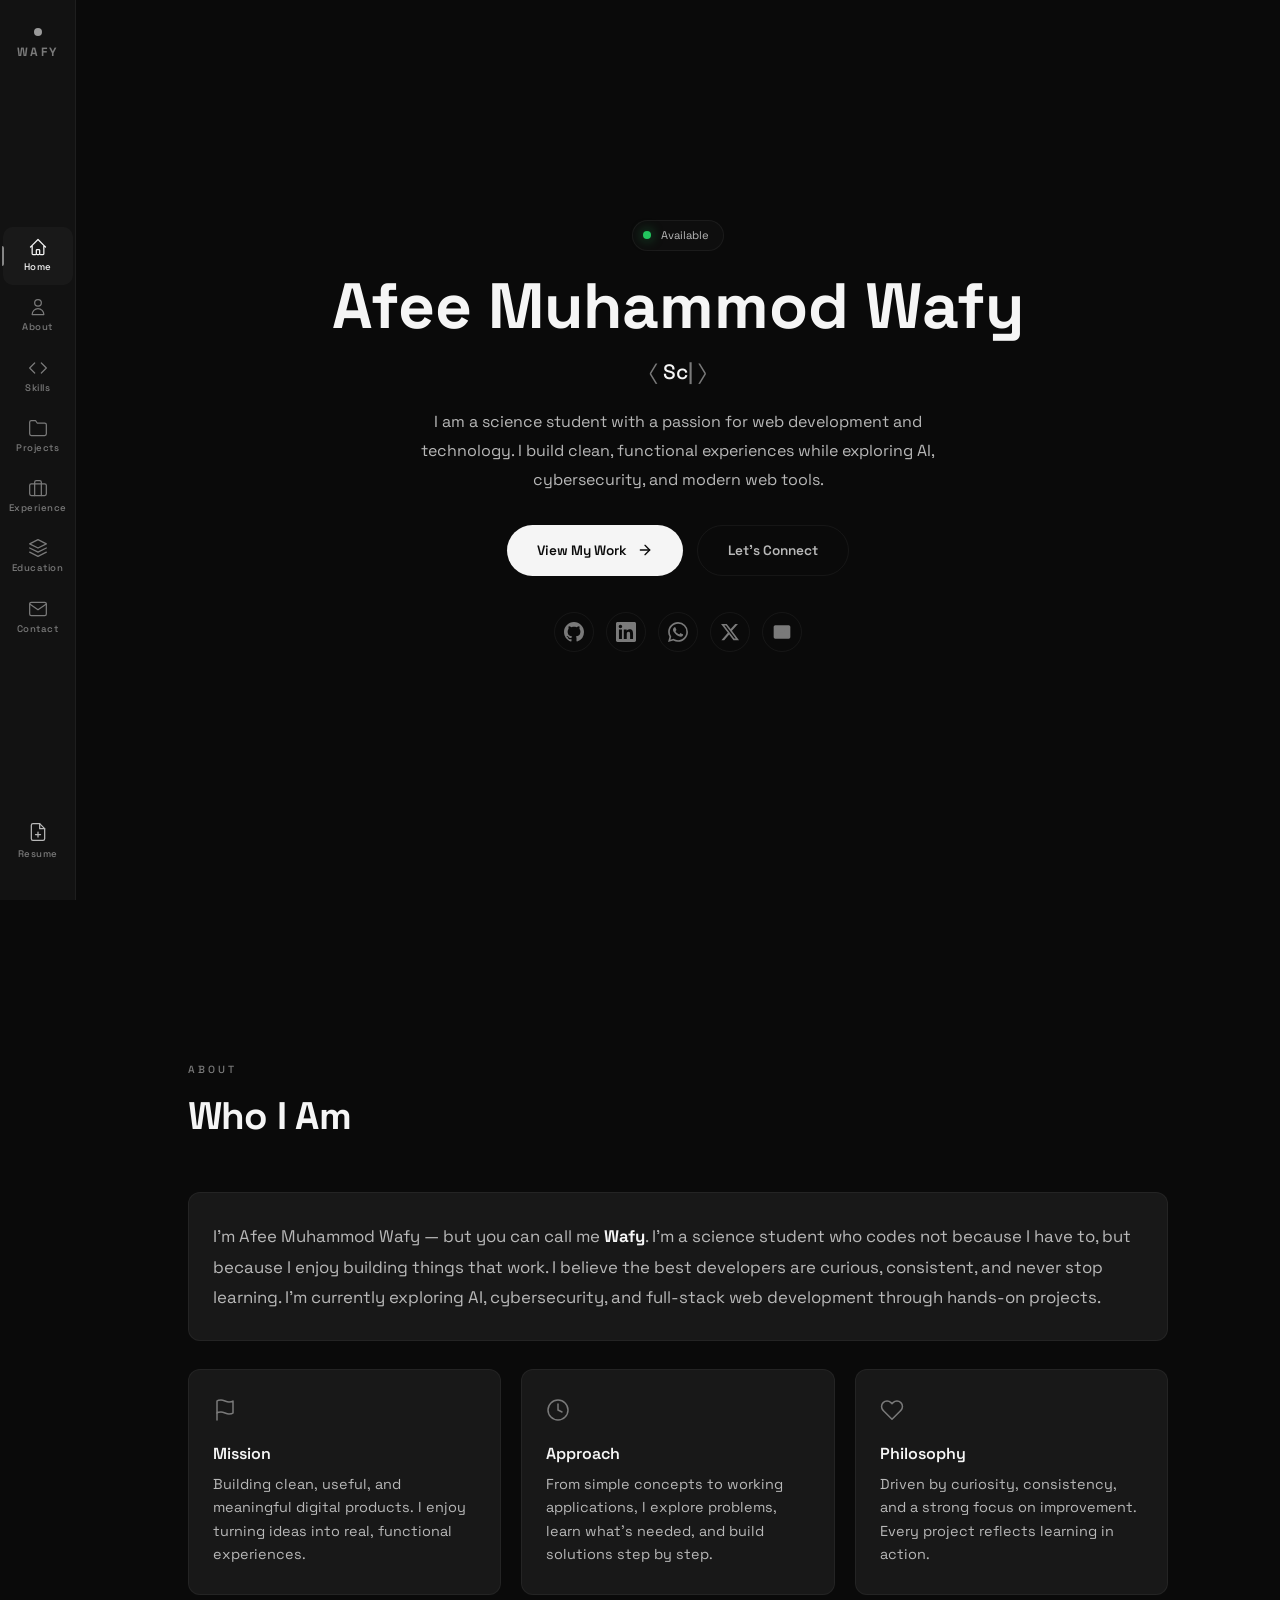
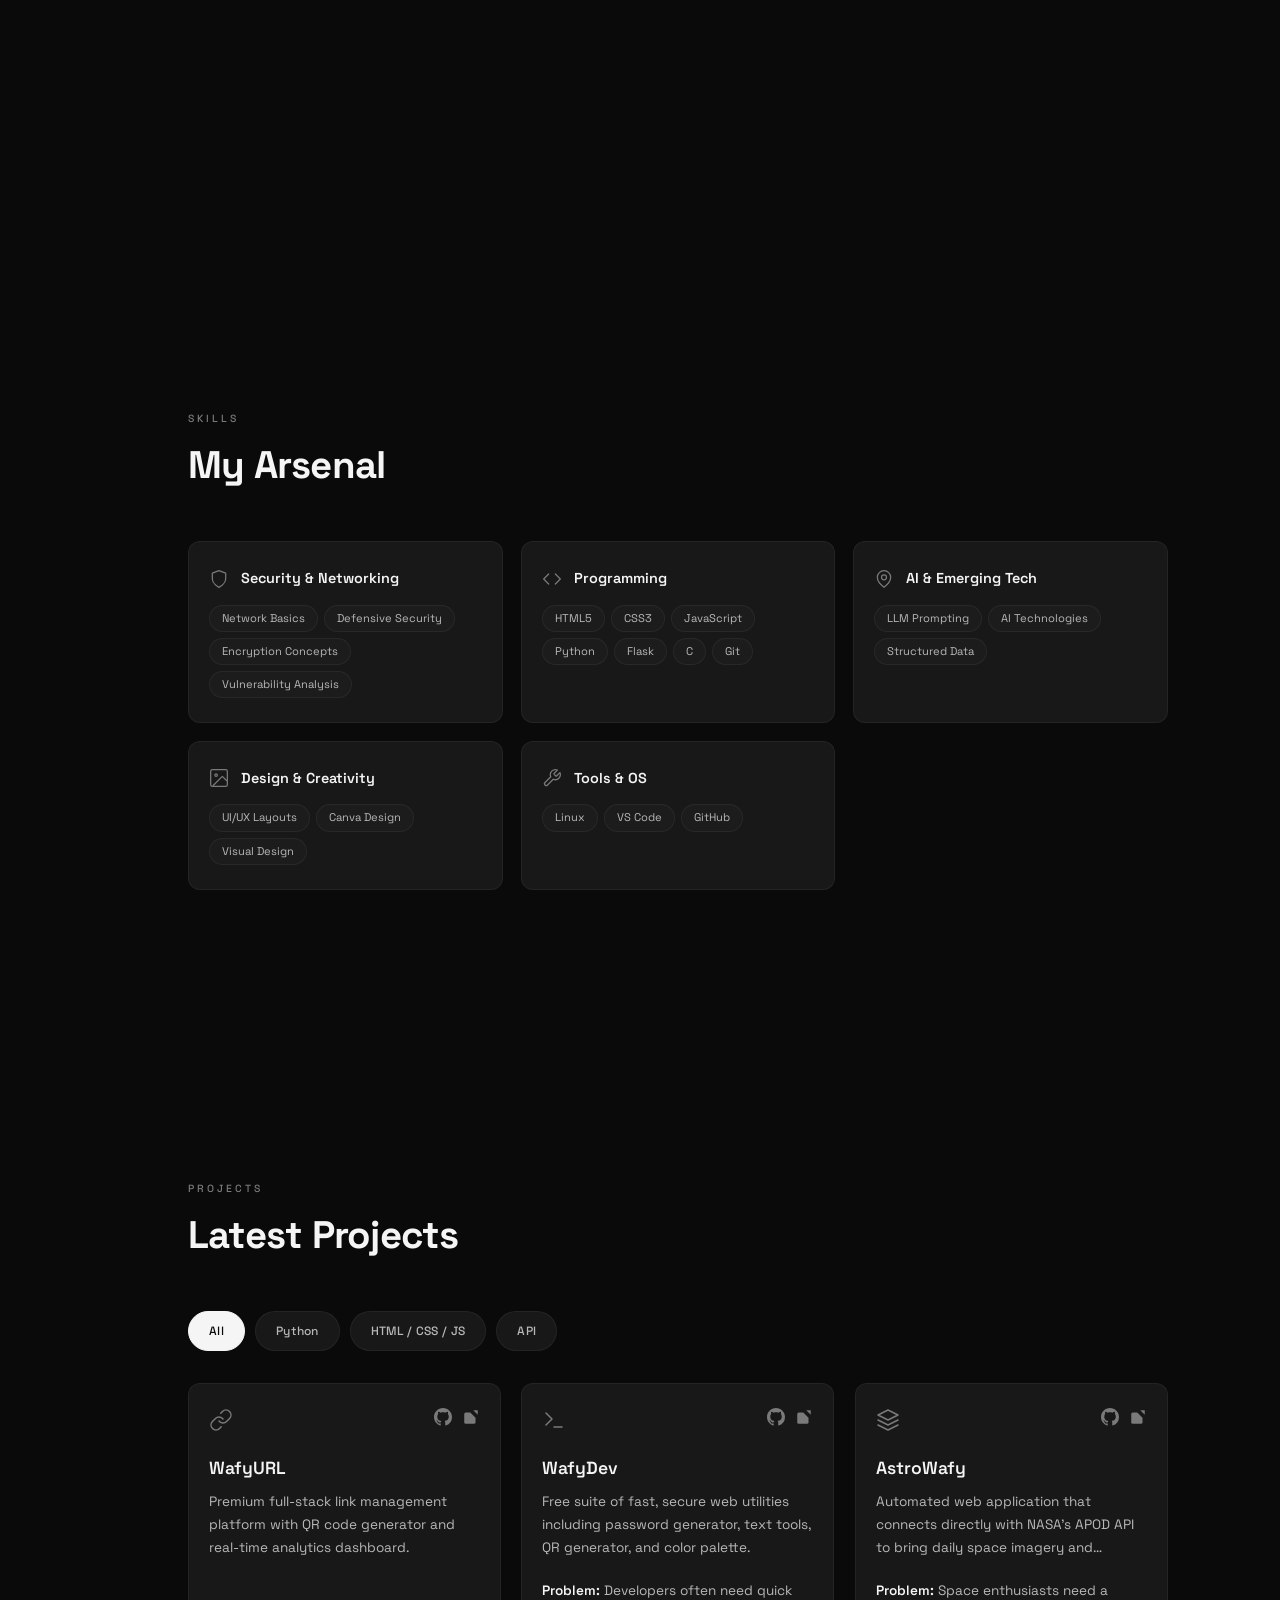
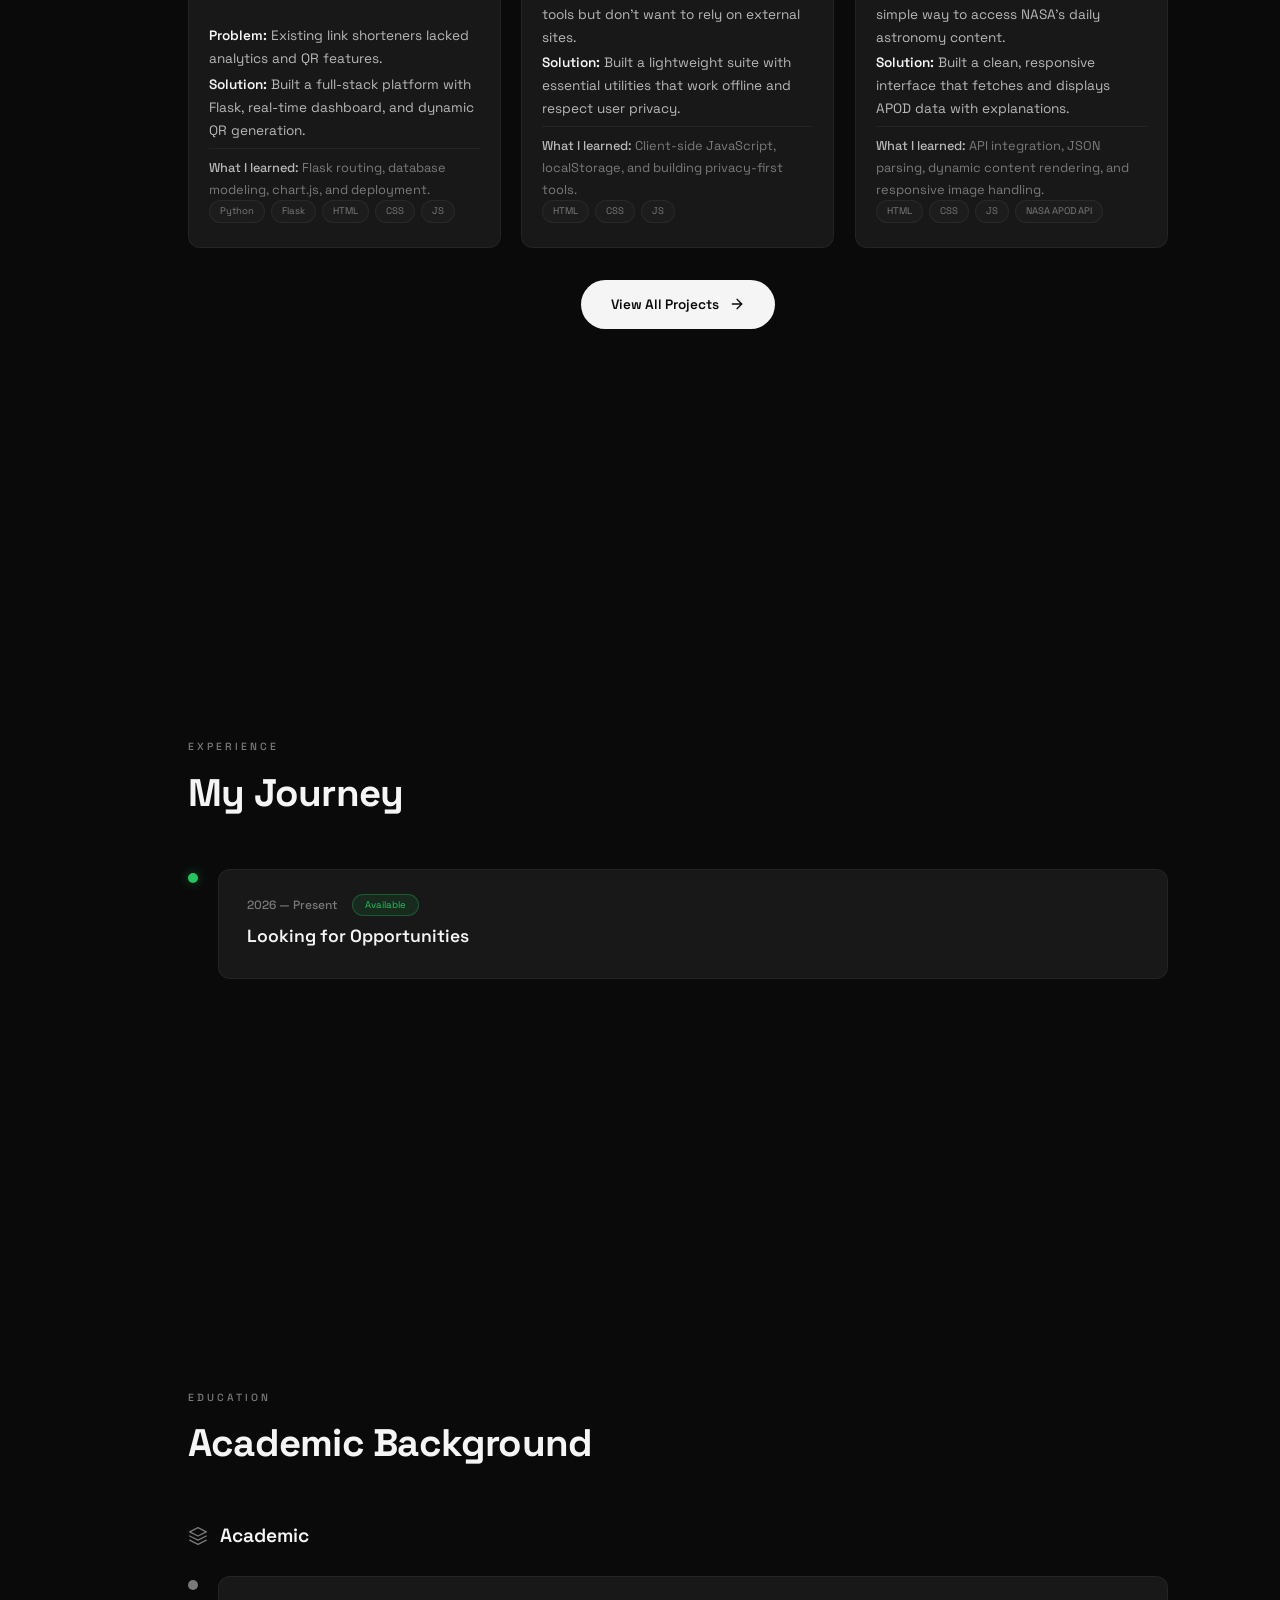
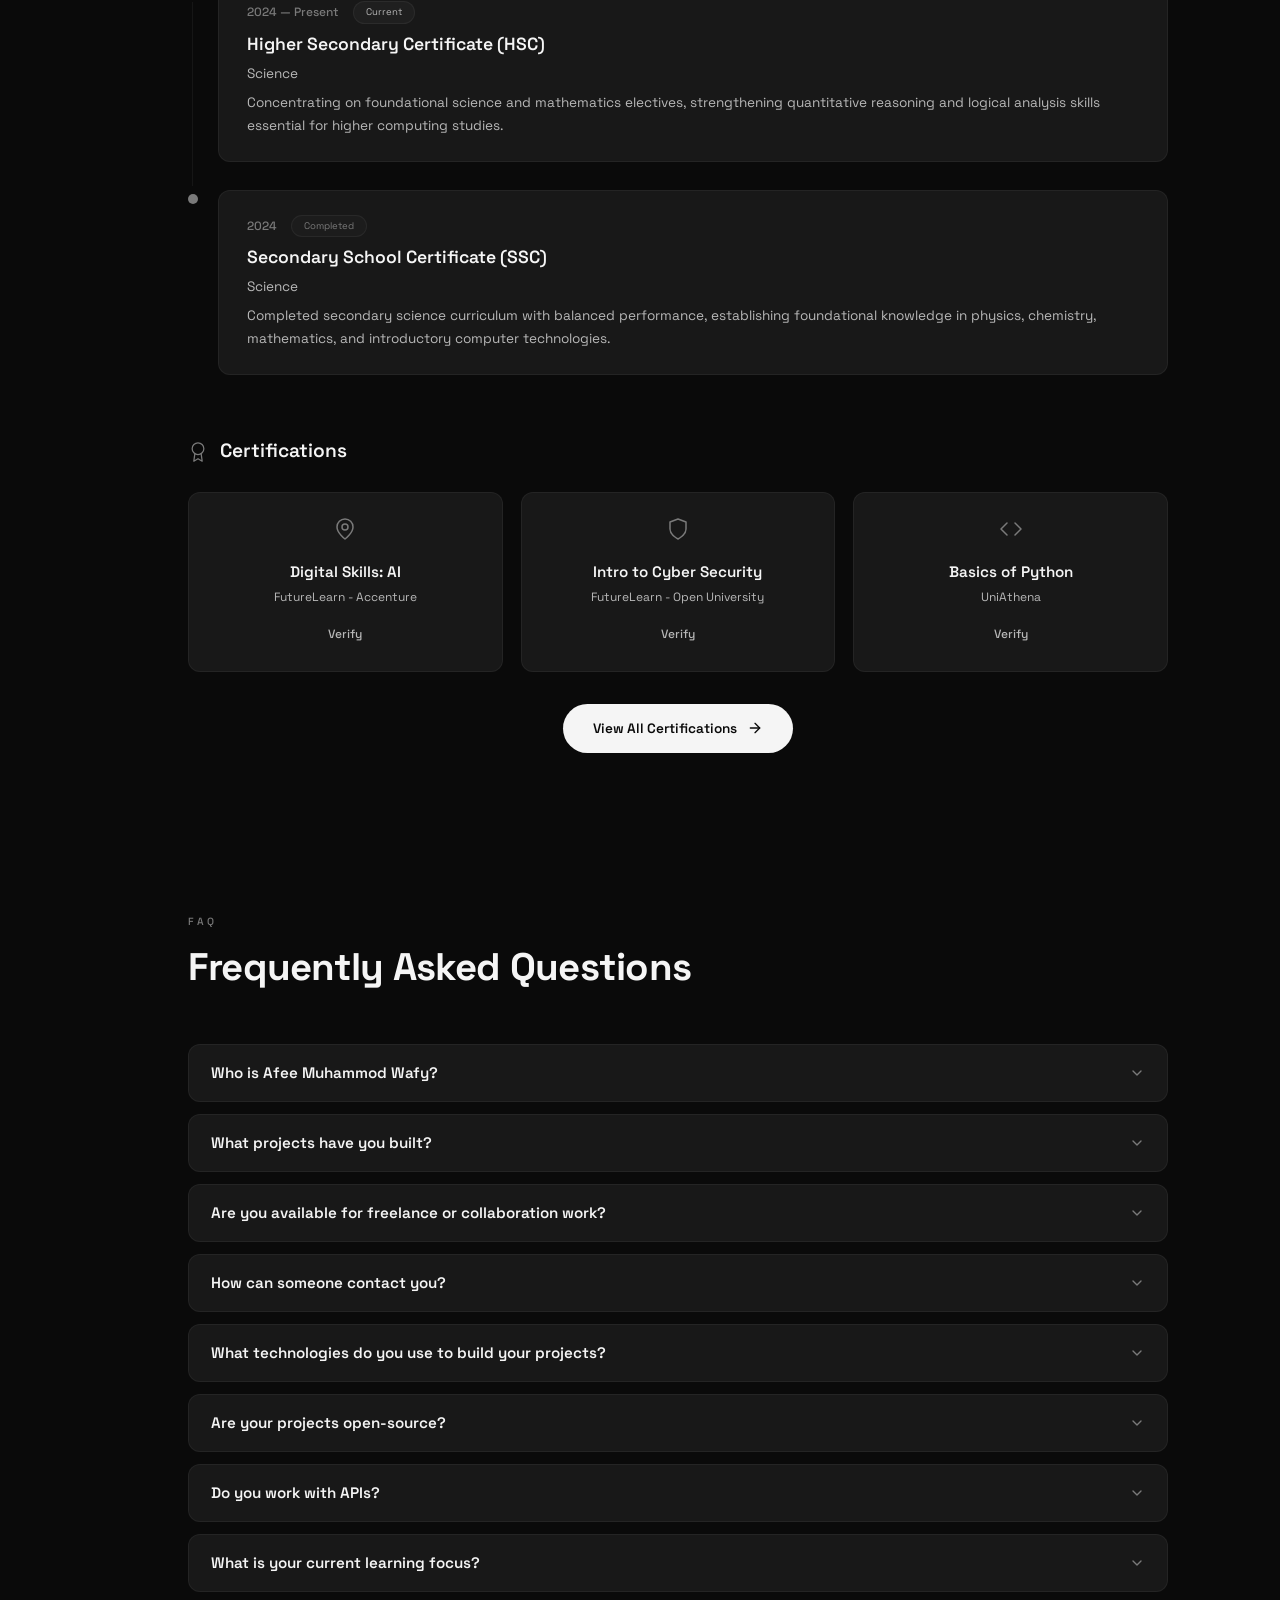
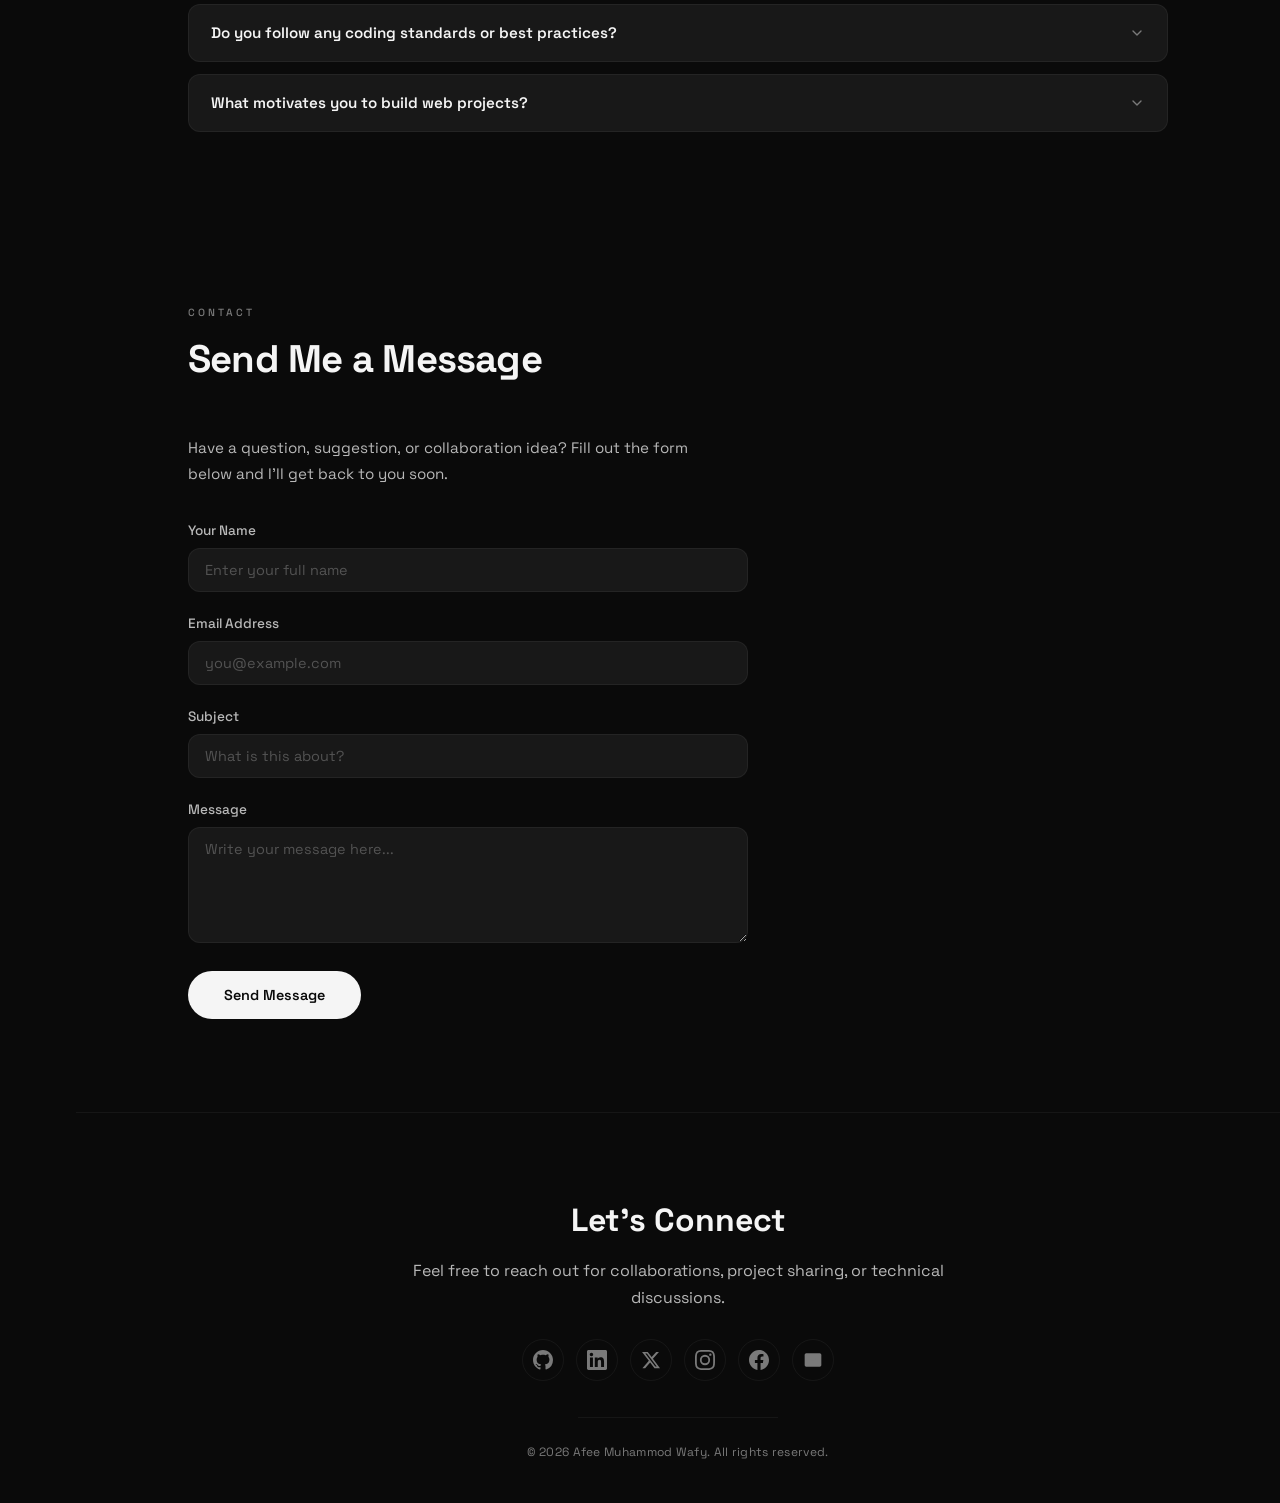
==== index.html @ 612bfdbb "Update index.html" ====
<!DOCTYPE html>
<html lang="en">
<head>
  <meta charset="UTF-8" />
  <meta name="viewport" content="width=device-width, initial-scale=1.0" />
  <title>Afee Muhammod Wafy</title>
  <meta name="description" content="Portfolio of Afee Muhammod Wafy – Science student, front-end developer, and AI explorer." />
  <link rel="canonical" href="https://www.amwafy.xyz/" />
  <link rel="icon" type="image/png" sizes="32x32" href="/icon.png" />
  <link rel="apple-touch-icon" href="/icon.png" />

  <!-- Open Graph -->
  <meta property="og:type" content="website" />
  <meta property="og:site_name" content="Afee Muhammod Wafy" />
  <meta property="og:title" content="Afee Muhammod Wafy — Front-End Developer & AI Enthusiast" />
  <meta property="og:description" content="Portfolio of Afee Muhammod Wafy – Science student, front-end developer, and AI explorer." />
  <meta property="og:url" content="https://www.amwafy.xyz/" />
  <meta property="og:image" content="https://www.amwafy.xyz/icon.png" />
  <meta property="og:image:width" content="512" />
  <meta property="og:image:height" content="512" />
  <meta property="og:locale" content="en_US" />

  <!-- Twitter Card -->
  <meta name="twitter:card" content="summary_large_image" />
  <meta name="twitter:site" content="@muhammodwafy" />
  <meta name="twitter:title" content="Afee Muhammod Wafy — Front-End Developer & AI Enthusiast" />
  <meta name="twitter:description" content="Portfolio of Afee Muhammod Wafy – Science student, front-end developer, and AI explorer." />
  <meta name="twitter:image" content="https://www.amwafy.xyz/icon.png" />

  <link rel="preconnect" href="https://fonts.googleapis.com" />
  <link rel="preconnect" href="https://fonts.gstatic.com" crossorigin />
  <link rel="preload" href="https://fonts.googleapis.com/css2?family=Space+Grotesk:wght@400;500;600;700&display=swap" as="style" />
  <link rel="stylesheet" href="https://fonts.googleapis.com/css2?family=Space+Grotesk:wght@400;500;600;700&display=swap" />
  <link rel="stylesheet" href="/style.css" />

  <!-- FAQ Schema (10 Questions) -->
  <script type="application/ld+json">
    {
      "@context": "https://schema.org",
      "@type": "FAQPage",
      "mainEntity": [
        {
          "@type": "Question",
          "name": "Who is Afee Muhammod Wafy?",
          "acceptedAnswer": {
            "@type": "Answer",
            "text": "I am a science student with a deep passion for web development and technology. I enjoy learning new things and building projects that solve real problems. My journey is driven by curiosity and a desire to create meaningful digital experiences."
          }
        },
        {
          "@type": "Question",
          "name": "What projects have you built?",
          "acceptedAnswer": {
            "@type": "Answer",
            "text": "I have built three main projects so far: WafyURL, a full-stack link management platform with analytics and QR generation; WafyDev, a suite of developer utilities; and AstroWafy, a NASA APOD API-powered space image viewer. Each project helped me learn new skills and improve my development workflow."
          }
        },
        {
          "@type": "Question",
          "name": "Are you available for freelance or collaboration work?",
          "acceptedAnswer": {
            "@type": "Answer",
            "text": "Yes, I am open to part-time freelance work and project-based collaborations. I enjoy working on meaningful projects where I can contribute my skills and learn from others. Feel free to reach out if you have an idea or a project in mind."
          }
        },
        {
          "@type": "Question",
          "name": "How can someone contact you?",
          "acceptedAnswer": {
            "@type": "Answer",
            "text": "You can reach me via email at afeemuhammodwafy@yahoo.com or connect with me on LinkedIn. I am also active on GitHub and Twitter, where I share my learning journey and project updates. I try to respond to all messages within 24 hours."
          }
        },
        {
          "@type": "Question",
          "name": "What technologies do you use to build your projects?",
          "acceptedAnswer": {
            "@type": "Answer",
            "text": "I work with HTML5, CSS3, JavaScript (ES6+), Python, Flask, Git, and GitHub. For design, I use Canva and follow responsive design principles. I also work with REST APIs and deploy projects on GitHub Pages and custom domains. I am currently exploring authentication, databases, and AI integration."
          }
        },
        {
          "@type": "Question",
          "name": "Are your projects open-source?",
          "acceptedAnswer": {
            "@type": "Answer",
            "text": "Yes, all my projects are publicly available on GitHub. I believe in open-source and the power of sharing knowledge. You can explore the source code, suggest improvements, or fork them for your own learning. Feedback and contributions are always welcome."
          }
        },
        {
          "@type": "Question",
          "name": "Do you work with APIs?",
          "acceptedAnswer": {
            "@type": "Answer",
            "text": "Yes, I have worked with REST APIs like the NASA APOD API. I am comfortable fetching, parsing, and displaying JSON data in web applications. I enjoy integrating third-party services to add functionality and make projects more interactive."
          }
        },
        {
          "@type": "Question",
          "name": "What is your current learning focus?",
          "acceptedAnswer": {
            "@type": "Answer",
            "text": "Currently, I am focusing on full-stack web development, AI integration, and cybersecurity fundamentals. I am also improving my Python and Flask skills. My goal is to become a well-rounded developer who can build secure, scalable, and intelligent applications."
          }
        },
        {
          "@type": "Question",
          "name": "Do you follow any coding standards or best practices?",
          "acceptedAnswer": {
            "@type": "Answer",
            "text": "Yes, I follow clean code principles, use semantic HTML, write modular CSS, and ensure my JavaScript is accessible and performant. I also use Git for version control and follow industry-standard practices to keep my code maintainable and scalable."
          }
        },
        {
          "@type": "Question",
          "name": "What motivates you to build web projects?",
          "acceptedAnswer": {
            "@type": "Answer",
            "text": "I am motivated by the desire to solve real-world problems through code. Building something from scratch and seeing it work gives me a sense of purpose and creativity. I also enjoy learning new technologies and sharing my knowledge with the developer community."
          }
        }
      ]
    }
  </script>

  <!-- Person Schema -->
  <script type="application/ld+json">
    {
      "@context": "https://schema.org",
      "@type": "Person",
      "name": "Afee Muhammod Wafy",
      "image": "https://www.amwafy.xyz/icon.png",
      "jobTitle": "Front-End Developer & AI Enthusiast",
      "url": "https://www.amwafy.xyz/",
      "email": "afeemuhammodwafy@yahoo.com",
      "sameAs": [
        "https://github.com/afeemuhammodwafy1",
        "https://linkedin.com/in/afeemuhammodwafy1",
        "https://twitter.com/muhammodwafy"
      ],
      "knowsAbout": ["Front-End Development", "Cybersecurity", "AI", "Python", "JavaScript", "Flask"],
      "description": "Science student with a passion for web development and technology."
    }
  </script>

</head>
<body>

  <a href="#main-content" class="skip-link">Skip to main content</a>

  <!-- Sidebar with Clickable Brand -->
  <aside class="sidebar" role="navigation" aria-label="Main navigation">
    <div class="sidebar-brand">
      <a href="/" aria-label="Home" style="text-decoration: none; display: flex; flex-direction: column; align-items: center; gap: 6px;">
        <span class="brand-dot" aria-hidden="true"></span>
        <span class="brand-text">WAFY</span>
      </a>
    </div>
    <nav class="sidebar-nav" role="menubar">
      <a href="/" class="nav-link active" data-section="home" role="menuitem" aria-current="page">
        <svg class="nav-icon" width="20" height="20" viewBox="0 0 24 24" fill="none" stroke="currentColor" stroke-width="1.5" stroke-linecap="round" stroke-linejoin="round"><path d="M3 12l2-2m0 0l7-7 7 7M5 10v10a1 1 0 001 1h3m10-11l2 2m-2-2v10a1 1 0 01-1 1h-3m-4 0a1 1 0 01-1-1v-4a1 1 0 011-1h2a1 1 0 011 1v4a1 1 0 01-1 1m-2 0h2"/></svg>
        <span>Home</span>
      </a>
      <a href="/#about" class="nav-link" data-section="about" role="menuitem">
        <svg class="nav-icon" width="20" height="20" viewBox="0 0 24 24" fill="none" stroke="currentColor" stroke-width="1.5" stroke-linecap="round" stroke-linejoin="round"><path d="M16 7a4 4 0 11-8 0 4 4 0 018 0z"/><path d="M12 14a7 7 0 00-7 7h14a7 7 0 00-7-7z"/></svg>
        <span>About</span>
      </a>
      <a href="/#skills" class="nav-link" data-section="skills" role="menuitem">
        <svg class="nav-icon" width="20" height="20" viewBox="0 0 24 24" fill="none" stroke="currentColor" stroke-width="1.5" stroke-linecap="round" stroke-linejoin="round"><polyline points="16 18 22 12 16 6"/><polyline points="8 6 2 12 8 18"/></svg>
        <span>Skills</span>
      </a>
      <a href="/#projects" class="nav-link" data-section="projects" role="menuitem">
        <svg class="nav-icon" width="20" height="20" viewBox="0 0 24 24" fill="none" stroke="currentColor" stroke-width="1.5" stroke-linecap="round" stroke-linejoin="round"><path d="M22 19a2 2 0 01-2 2H4a2 2 0 01-2-2V5a2 2 0 012-2h5l2 3h9a2 2 0 012 2z"/></svg>
        <span>Projects</span>
      </a>
      <a href="/#experience" class="nav-link" data-section="experience" role="menuitem">
        <svg class="nav-icon" width="20" height="20" viewBox="0 0 24 24" fill="none" stroke="currentColor" stroke-width="1.5" stroke-linecap="round" stroke-linejoin="round"><rect x="2" y="7" width="20" height="14" rx="2" ry="2"/><path d="M16 21V5a2 2 0 00-2-2h-4a2 2 0 00-2 2v16"/></svg>
        <span>Experience</span>
      </a>
      <a href="/#education" class="nav-link" data-section="education" role="menuitem">
        <svg class="nav-icon" width="20" height="20" viewBox="0 0 24 24" fill="none" stroke="currentColor" stroke-width="1.5" stroke-linecap="round" stroke-linejoin="round"><path d="M12 2L2 7l10 5 10-5-10-5z"/><path d="M2 17l10 5 10-5"/><path d="M2 12l10 5 10-5"/></svg>
        <span>Education</span>
      </a>
      <a href="/#contact" class="nav-link" data-section="contact" role="menuitem">
        <svg class="nav-icon" width="20" height="20" viewBox="0 0 24 24" fill="none" stroke="currentColor" stroke-width="1.5" stroke-linecap="round" stroke-linejoin="round"><path d="M4 4h16c1.1 0 2 .9 2 2v12c0 1.1-.9 2-2 2H4c-1.1 0-2-.9-2-2V6c0-1.1.9-2 2-2z"/><polyline points="22,6 12,13 2,6"/></svg>
        <span>Contact</span>
      </a>
    </nav>
    <div class="sidebar-footer">
      <a href="/cv.pdf" download="Afee_Muhammod_Wafy_Resume.pdf" class="sidebar-resume" id="sidebarResume" aria-label="Download resume (PDF)">
        <svg class="nav-icon" width="20" height="20" viewBox="0 0 24 24" fill="none" stroke="currentColor" stroke-width="1.5" stroke-linecap="round" stroke-linejoin="round"><path d="M14 2H6a2 2 0 00-2 2v16a2 2 0 002 2h12a2 2 0 002-2V8z"/><polyline points="14 2 14 8 20 8"/><line x1="12" y1="18" x2="12" y2="12"/><line x1="9" y1="15" x2="15" y2="15"/></svg>
        <span>Resume</span>
      </a>
    </div>
  </aside>

  <!-- Mobile Header with Clickable Brand -->
  <header class="mobile-header" role="banner">
    <a href="/" aria-label="Home" style="text-decoration: none; color: var(--text-primary);">
      <span class="mobile-brand">WAFY</span>
    </a>
    <button class="mobile-menu-btn" id="menuBtn" aria-label="Toggle navigation menu" aria-expanded="false">
      <span></span><span></span><span></span>
    </button>
  </header>

  <!-- Mobile Nav -->
  <div class="mobile-nav" id="mobileNav" role="navigation" aria-label="Mobile navigation">
    <a href="/" class="mobile-nav-link active" data-section="home" aria-current="page">
      <svg width="18" height="18" viewBox="0 0 24 24" fill="none" stroke="currentColor" stroke-width="1.5" stroke-linecap="round" stroke-linejoin="round"><path d="M3 12l2-2m0 0l7-7 7 7M5 10v10a1 1 0 001 1h3m10-11l2 2m-2-2v10a1 1 0 01-1 1h-3m-4 0a1 1 0 01-1-1v-4a1 1 0 011-1h2a1 1 0 011 1v4a1 1 0 01-1 1m-2 0h2"/></svg>
      Home
    </a>
    <a href="/#about" class="mobile-nav-link" data-section="about">
      <svg width="18" height="18" viewBox="0 0 24 24" fill="none" stroke="currentColor" stroke-width="1.5" stroke-linecap="round" stroke-linejoin="round"><path d="M16 7a4 4 0 11-8 0 4 4 0 018 0z"/><path d="M12 14a7 7 0 00-7 7h14a7 7 0 00-7-7z"/></svg>
      About
    </a>
    <a href="/#skills" class="mobile-nav-link" data-section="skills">
      <svg width="18" height="18" viewBox="0 0 24 24" fill="none" stroke="currentColor" stroke-width="1.5" stroke-linecap="round" stroke-linejoin="round"><polyline points="16 18 22 12 16 6"/><polyline points="8 6 2 12 8 18"/></svg>
      Skills
    </a>
    <a href="/#projects" class="mobile-nav-link" data-section="projects">
      <svg width="18" height="18" viewBox="0 0 24 24" fill="none" stroke="currentColor" stroke-width="1.5" stroke-linecap="round" stroke-linejoin="round"><path d="M22 19a2 2 0 01-2 2H4a2 2 0 01-2-2V5a2 2 0 012-2h5l2 3h9a2 2 0 012 2z"/></svg>
      Projects
    </a>
    <a href="/#experience" class="mobile-nav-link" data-section="experience">
      <svg width="18" height="18" viewBox="0 0 24 24" fill="none" stroke="currentColor" stroke-width="1.5" stroke-linecap="round" stroke-linejoin="round"><rect x="2" y="7" width="20" height="14" rx="2" ry="2"/><path d="M16 21V5a2 2 0 00-2-2h-4a2 2 0 00-2 2v16"/></svg>
      Experience
    </a>
    <a href="/#education" class="mobile-nav-link" data-section="education">
      <svg width="18" height="18" viewBox="0 0 24 24" fill="none" stroke="currentColor" stroke-width="1.5" stroke-linecap="round" stroke-linejoin="round"><path d="M12 2L2 7l10 5 10-5-10-5z"/><path d="M2 17l10 5 10-5"/><path d="M2 12l10 5 10-5"/></svg>
      Education
    </a>
    <a href="/#contact" class="mobile-nav-link" data-section="contact">
      <svg width="18" height="18" viewBox="0 0 24 24" fill="none" stroke="currentColor" stroke-width="1.5" stroke-linecap="round" stroke-linejoin="round"><path d="M4 4h16c1.1 0 2 .9 2 2v12c0 1.1-.9 2-2 2H4c-1.1 0-2-.9-2-2V6c0-1.1.9-2 2-2z"/><polyline points="22,6 12,13 2,6"/></svg>
      Contact
    </a>
    <a href="/cv.pdf" download="Afee_Muhammod_Wafy_Resume.pdf" class="mobile-nav-link resume-mobile">
      <svg width="18" height="18" viewBox="0 0 24 24" fill="none" stroke="currentColor" stroke-width="1.5" stroke-linecap="round" stroke-linejoin="round"><path d="M14 2H6a2 2 0 00-2 2v16a2 2 0 002 2h12a2 2 0 002-2V8z"/><polyline points="14 2 14 8 20 8"/><line x1="12" y1="18" x2="12" y2="12"/><line x1="9" y1="15" x2="15" y2="15"/></svg>
      Resume
    </a>
  </div>

  <main class="main-content" id="main-content" role="main">

    <!-- Hero Section -->
    <section id="home" class="section hero" aria-labelledby="hero-title">
      <div class="hero-content-center">
        <div class="hero-tag">
          <span class="pulse-dot" aria-hidden="true"></span>Available
        </div>
        <h1 class="hero-name" id="hero-title">Afee Muhammod Wafy</h1>
        <div class="hero-role">
          <span class="role-bracket" aria-hidden="true">⟨</span>
          <span class="role-text" id="roleText">Front-End Developer</span>
          <span class="role-bracket" aria-hidden="true">⟩</span>
        </div>
        <p class="hero-desc">
          I am a science student with a passion for web development and technology. 
          I build clean, functional experiences while exploring AI, cybersecurity, and modern web tools.
        </p>
        <div class="hero-actions">
          <a href="/#projects" class="btn-primary" aria-label="View my projects">
            View My Work
            <svg width="16" height="16" viewBox="0 0 24 24" fill="none" stroke="currentColor" stroke-width="2" stroke-linecap="round" stroke-linejoin="round"><line x1="5" y1="12" x2="19" y2="12"/><polyline points="12 5 19 12 12 19"/></svg>
          </a>
          <a href="/#contact" class="btn-secondary" aria-label="Scroll to contact section">
            Let's Connect
          </a>
        </div>
        <div class="hero-social" aria-label="Social media links">
          <a href="https://github.com/afeemuhammodwafy1" target="_blank" rel="noopener noreferrer" aria-label="GitHub">
            <svg width="20" height="20" viewBox="0 0 24 24" fill="currentColor"><path d="M12 0C5.37 0 0 5.37 0 12c0 5.31 3.435 9.795 8.205 11.385.6.105.825-.255.825-.57 0-.285-.015-1.23-.015-2.235-3.015.555-3.795-.735-4.035-1.41-.135-.345-.72-1.41-1.23-1.695-.42-.225-1.02-.78-.015-.795.945-.015 1.62.87 1.845 1.23 1.08 1.815 2.805 1.305 3.495.99.105-.78.42-1.305.765-1.605-2.67-.3-5.46-1.335-5.46-5.925 0-1.305.465-2.385 1.23-3.225-.12-.3-.54-1.53.12-3.15 0 0 1.005-.315 3.3 1.23.96-.27 1.98-.405 3-.405s2.04.135 3 .405c2.295-1.56 3.3-1.23 3.3-1.23.66 1.62.24 2.85.12 3.15.765.84 1.23 1.905 1.23 3.225 0 4.605-2.805 5.625-5.475 5.925.435.375.81 1.095.81 2.22 0 1.605-.015 2.895-.015 3.3 0 .315.225.69.825.57A12.02 12.02 0 0024 12c0-6.63-5.37-12-12-12z"/></svg>
          </a>
          <a href="https://linkedin.com/in/afeemuhammodwafy1" target="_blank" rel="noopener noreferrer" aria-label="LinkedIn">
            <svg width="20" height="20" viewBox="0 0 24 24" fill="currentColor"><path d="M20.447 20.452h-3.554v-5.569c0-1.328-.027-3.037-1.852-3.037-1.853 0-2.136 1.445-2.136 2.939v5.667H9.351V9h3.414v1.561h.046c.477-.9 1.637-1.85 3.37-1.85 3.601 0 4.267 2.37 4.267 5.455v6.286zM5.337 7.433c-1.144 0-2.063-.926-2.063-2.065 0-1.138.92-2.063 2.063-2.063 1.14 0 2.064.925 2.064 2.063 0 1.139-.925 2.065-2.064 2.065zm1.782 13.019H3.555V9h3.564v11.452zM22.225 0H1.771C.792 0 0 .774 0 1.729v20.542C0 23.227.792 24 1.771 24h20.451C23.2 24 24 23.227 24 22.271V1.729C24 .774 23.2 0 22.222 0h.003z"/></svg>
          </a>
          <a href="https://wa.me/8801644568471" target="_blank" rel="noopener noreferrer" aria-label="WhatsApp">
            <svg width="20" height="20" viewBox="0 0 24 24" fill="currentColor"><path d="M17.472 14.382c-.297-.149-1.758-.867-2.03-.967-.273-.099-.471-.148-.67.15-.197.297-.767.966-.94 1.164-.173.199-.347.223-.644.075-.297-.15-1.255-.463-2.39-1.475-.883-.788-1.48-1.761-1.653-2.059-.173-.297-.018-.458.13-.606.134-.133.298-.347.446-.52.149-.174.198-.298.298-.497.099-.198.05-.371-.025-.52-.075-.149-.669-1.612-.916-2.207-.242-.579-.487-.5-.669-.51-.173-.008-.371-.01-.57-.01-.198 0-.52.074-.792.372-.272.297-1.04 1.016-1.04 2.479 0 1.462 1.065 2.875 1.213 3.074.149.198 2.096 3.2 5.077 4.487.709.306 1.262.489 1.694.625.712.227 1.36.195 1.871.118.571-.085 1.758-.719 2.006-1.413.248-.694.248-1.289.173-1.413-.074-.124-.272-.198-.57-.347m-5.421 7.403h-.004a9.87 9.87 0 01-5.031-1.378l-.361-.214-3.741.982.998-3.648-.235-.374a9.86 9.86 0 01-1.51-5.26c.001-5.45 4.436-9.884 9.888-9.884 2.64 0 5.122 1.03 6.988 2.898a9.825 9.825 0 012.893 6.994c-.003 5.45-4.437 9.884-9.885 9.884m8.413-18.297A11.815 11.815 0 0012.05 0C5.495 0 .16 5.335.157 11.892c0 2.096.547 4.142 1.588 5.945L.057 24l6.305-1.654a11.882 11.882 0 005.683 1.448h.005c6.554 0 11.89-5.335 11.893-11.893a11.821 11.821 0 00-3.48-8.413z"/></svg>
          </a>
          <a href="https://twitter.com/muhammodwafy" target="_blank" rel="noopener noreferrer" aria-label="Twitter">
            <svg width="20" height="20" viewBox="0 0 24 24" fill="currentColor"><path d="M18.244 2.25h3.308l-7.227 8.26 8.502 11.24H16.17l-5.214-6.817L4.99 21.75H1.68l7.73-8.835L1.254 2.25H8.08l4.713 6.231zm-1.161 17.52h1.833L7.084 4.126H5.117z"/></svg>
          </a>
          <a href="mailto:afeemuhammodwafy@yahoo.com" aria-label="Email">
            <svg width="20" height="20" viewBox="0 0 24 24" fill="none" stroke="currentColor" stroke-width="1.5" stroke-linecap="round" stroke-linejoin="round"><path d="M4 4h16c1.1 0 2 .9 2 2v12c0 1.1-.9 2-2 2H4c-1.1 0-2-.9-2-2V6c0-1.1.9-2 2-2z"/><polyline points="22,6 12,13 2,6"/></svg>
          </a>
        </div>
      </div>
      <div class="scroll-indicator" id="scrollIndicator" aria-hidden="true">
        <span>Scroll</span>
        <svg width="12" height="12" viewBox="0 0 24 24" fill="none" stroke="currentColor" stroke-width="2" stroke-linecap="round" stroke-linejoin="round"><polyline points="6 9 12 15 18 9"/></svg>
      </div>
    </section>

    <!-- About Section -->
    <section id="about" class="section" aria-labelledby="about-title">
      <div class="section-label">About</div>
      <h2 class="section-title" id="about-title">Who I Am</h2>

      <!-- Professional About Text -->
      <div class="about-card full-width" style="grid-column: 1 / -1; background: var(--bg-card); border: 1px solid var(--border); border-radius: var(--radius); padding: 28px 24px; margin-bottom: 28px;">
        <p style="font-size: 1.05rem; line-height: 1.8; color: var(--text-secondary);">
          I'm Afee Muhammod Wafy — but you can call me <strong style="color: var(--text-primary);">Wafy</strong>. 
          I'm a science student who codes not because I have to, but because I enjoy 
          building things that work. I believe the best developers are curious, consistent, 
          and never stop learning. I'm currently exploring AI, cybersecurity, and 
          full-stack web development through hands-on projects.
        </p>
      </div>

      <!-- 3 Cards (Mission, Approach, Philosophy) -->
      <div class="about-grid">
        <div class="about-card">
          <div class="about-icon" aria-hidden="true">
            <svg width="24" height="24" viewBox="0 0 24 24" fill="none" stroke="currentColor" stroke-width="1.5" stroke-linecap="round" stroke-linejoin="round"><path d="M4 15s1-1 4-1 5 2 8 2 4-1 4-1V3s-1 1-4 1-5-2-8-2-4 1-4 1z"/><line x1="4" y1="22" x2="4" y2="15"/></svg>
          </div>
          <h3>Mission</h3>
          <p>Building clean, useful, and meaningful digital products. I enjoy turning ideas into real, functional experiences.</p>
        </div>
        <div class="about-card">
          <div class="about-icon" aria-hidden="true">
            <svg width="24" height="24" viewBox="0 0 24 24" fill="none" stroke="currentColor" stroke-width="1.5" stroke-linecap="round" stroke-linejoin="round"><circle cx="12" cy="12" r="10"/><polyline points="12 6 12 12 16 14"/></svg>
          </div>
          <h3>Approach</h3>
          <p>From simple concepts to working applications, I explore problems, learn what's needed, and build solutions step by step.</p>
        </div>
        <div class="about-card">
          <div class="about-icon" aria-hidden="true">
            <svg width="24" height="24" viewBox="0 0 24 24" fill="none" stroke="currentColor" stroke-width="1.5" stroke-linecap="round" stroke-linejoin="round"><path d="M20.84 4.61a5.5 5.5 0 00-7.78 0L12 5.67l-1.06-1.06a5.5 5.5 0 00-7.78 7.78l1.06 1.06L12 21.23l7.78-7.78 1.06-1.06a5.5 5.5 0 000-7.78z"/></svg>
          </div>
          <h3>Philosophy</h3>
          <p>Driven by curiosity, consistency, and a strong focus on improvement. Every project reflects learning in action.</p>
        </div>
      </div>
    </section>

    <!-- Skills Section -->
    <section id="skills" class="section" aria-labelledby="skills-title">
      <div class="section-label">Skills</div>
      <h2 class="section-title" id="skills-title">My Arsenal</h2>
      <div class="skills-grid">
        <div class="skill-group">
          <div class="skill-group-header">
            <svg width="20" height="20" viewBox="0 0 24 24" fill="none" stroke="currentColor" stroke-width="1.5" stroke-linecap="round" stroke-linejoin="round"><path d="M12 22s8-4 8-10V5l-8-3-8 3v7c0 6 8 10 8 10z"/></svg>
            <h3>Security & Networking</h3>
          </div>
          <div class="skill-tags">
            <span>Network Basics</span>
            <span>Defensive Security</span>
            <span>Encryption Concepts</span>
            <span>Vulnerability Analysis</span>
          </div>
        </div>
        <div class="skill-group">
          <div class="skill-group-header">
            <svg width="20" height="20" viewBox="0 0 24 24" fill="none" stroke="currentColor" stroke-width="1.5" stroke-linecap="round" stroke-linejoin="round"><polyline points="16 18 22 12 16 6"/><polyline points="8 6 2 12 8 18"/></svg>
            <h3>Programming</h3>
          </div>
          <div class="skill-tags">
            <span>HTML5</span>
            <span>CSS3</span>
            <span>JavaScript</span>
            <span>Python</span>
            <span>Flask</span>
            <span>C</span>
            <span>Git</span>
          </div>
        </div>
        <div class="skill-group">
          <div class="skill-group-header">
            <!-- Updated AI Icon (Brain / Location replaced) -->
            <svg width="20" height="20" viewBox="0 0 24 24" fill="none" stroke="currentColor" stroke-width="1.5" stroke-linecap="round" stroke-linejoin="round">
              <path d="M12 2a8 8 0 00-8 8c0 6 8 12 8 12s8-6 8-12a8 8 0 00-8-8z"/>
              <circle cx="12" cy="10" r="3"/>
            </svg>
            <h3>AI & Emerging Tech</h3>
          </div>
          <div class="skill-tags">
            <span>LLM Prompting</span>
            <span>AI Technologies</span>
            <span>Structured Data</span>
          </div>
        </div>
        <div class="skill-group">
          <div class="skill-group-header">
            <svg width="20" height="20" viewBox="0 0 24 24" fill="none" stroke="currentColor" stroke-width="1.5" stroke-linecap="round" stroke-linejoin="round"><rect x="2" y="2" width="20" height="20" rx="2"/><circle cx="8.5" cy="8.5" r="1.5"/><polyline points="21 15 16 10 5 21"/></svg>
            <h3>Design & Creativity</h3>
          </div>
          <div class="skill-tags">
            <span>UI/UX Layouts</span>
            <span>Canva Design</span>
            <span>Visual Design</span>
          </div>
        </div>
        <div class="skill-group">
          <div class="skill-group-header">
            <svg width="20" height="20" viewBox="0 0 24 24" fill="none" stroke="currentColor" stroke-width="1.5" stroke-linecap="round" stroke-linejoin="round"><path d="M14.7 6.3a1 1 0 000 1.4l1.6 1.6a1 1 0 001.4 0l3.77-3.77a6 6 0 01-7.94 7.94l-6.91 6.91a2.12 2.12 0 01-3-3l6.91-6.91a6 6 0 017.94-7.94l-3.76 3.76z"/></svg>
            <h3>Tools & OS</h3>
          </div>
          <div class="skill-tags">
            <span>Linux</span>
            <span>VS Code</span>
            <span>GitHub</span>
          </div>
        </div>
      </div>
    </section>

    <!-- Projects Section -->
    <section id="projects" class="section" aria-labelledby="projects-title">
      <div class="section-label">Projects</div>
      <h2 class="section-title" id="projects-title">Latest Projects</h2>

      <div class="filter-bar" role="group" aria-label="Filter projects by technology">
        <button class="filter-btn active" data-filter="all">All</button>
        <button class="filter-btn" data-filter="python">Python</button>
        <button class="filter-btn" data-filter="html-css-js">HTML / CSS / JS</button>
        <button class="filter-btn" data-filter="api">API</button>
      </div>

      <div class="projects-grid" id="homeProjects">

        <!-- Project 1: WafyURL with Problem-Solution -->
        <div class="project-card" data-tags="python flask html css js">
          <div class="project-top">
            <div class="project-icon" aria-hidden="true">
              <svg width="24" height="24" viewBox="0 0 24 24" fill="none" stroke="currentColor" stroke-width="1.5" stroke-linecap="round" stroke-linejoin="round"><path d="M10 13a5 5 0 007.54.54l3-3a5 5 0 00-7.07-7.07l-1.72 1.71"/><path d="M14 11a5 5 0 00-7.54-.54l-3 3a5 5 0 007.07 7.07l1.71-1.71"/></svg>
            </div>
            <div class="project-links-top">
              <a href="https://github.com/afeemuhammodwafy1/wafyurl" target="_blank" rel="noopener noreferrer" aria-label="GitHub">
                <svg width="18" height="18" viewBox="0 0 24 24" fill="currentColor"><path d="M12 0C5.37 0 0 5.37 0 12c0 5.31 3.435 9.795 8.205 11.385.6.105.825-.255.825-.57 0-.285-.015-1.23-.015-2.235-3.015.555-3.795-.735-4.035-1.41-.135-.345-.72-1.41-1.23-1.695-.42-.225-1.02-.78-.015-.795.945-.015 1.62.87 1.845 1.23 1.08 1.815 2.805 1.305 3.495.99.105-.78.42-1.305.765-1.605-2.67-.3-5.46-1.335-5.46-5.925 0-1.305.465-2.385 1.23-3.225-.12-.3-.54-1.53.12-3.15 0 0 1.005-.315 3.3 1.23.96-.27 1.98-.405 3-.405s2.04.135 3 .405c2.295-1.56 3.3-1.23 3.3-1.23.66 1.62.24 2.85.12 3.15.765.84 1.23 1.905 1.23 3.225 0 4.605-2.805 5.625-5.475 5.925.435.375.81 1.095.81 2.22 0 1.605-.015 2.895-.015 3.3 0 .315.225.69.825.57A12.02 12.02 0 0024 12c0-6.63-5.37-12-12-12z"/></svg>
              </a>
              <a href="https://url.amwafy.xyz/" target="_blank" rel="noopener noreferrer" aria-label="Live demo">
                <svg width="18" height="18" viewBox="0 0 24 24" fill="none" stroke="currentColor" stroke-width="2" stroke-linecap="round" stroke-linejoin="round"><path d="M18 13v6a2 2 0 01-2 2H5a2 2 0 01-2-2V8a2 2 0 012-2h6"/><polyline points="15 3 21 3 21 9"/><line x1="10" y1="14" x2="21" y2="3"/></svg>
              </a>
            </div>
          </div>
          <h3 class="project-title">WafyURL</h3>
          <p class="project-desc">Premium full-stack link management platform with QR code generator and real-time analytics dashboard.</p>

          <!-- Problem-Solution Section Added -->
          <p class="project-problem" style="font-size: 0.85rem; color: var(--text-secondary); margin-top: 6px;">
            <span style="font-weight: 600; color: var(--text-primary);">Problem:</span> 
            Existing link shorteners lacked analytics and QR features.
          </p>
          <p class="project-solution" style="font-size: 0.85rem; color: var(--text-secondary); margin-top: 2px;">
            <span style="font-weight: 600; color: var(--text-primary);">Solution:</span> 
            Built a full-stack platform with Flask, real-time dashboard, and dynamic QR generation.
          </p>
          <p class="project-learn" style="font-size: 0.8rem; color: var(--text-muted); margin-top: 6px; border-top: 1px solid var(--border); padding-top: 8px;">
            <span style="font-weight: 500; color: var(--text-secondary);">What I learned:</span> 
            Flask routing, database modeling, chart.js, and deployment.
          </p>

          <div class="project-tags">
            <span>Python</span>
            <span>Flask</span>
            <span>HTML</span>
            <span>CSS</span>
            <span>JS</span>
          </div>
        </div>

        <!-- Project 2: WafyDev with Problem-Solution -->
        <div class="project-card" data-tags="html css js">
          <div class="project-top">
            <div class="project-icon" aria-hidden="true">
              <svg width="24" height="24" viewBox="0 0 24 24" fill="none" stroke="currentColor" stroke-width="1.5" stroke-linecap="round" stroke-linejoin="round"><polyline points="4 17 10 11 4 5"/><line x1="12" y1="19" x2="20" y2="19"/></svg>
            </div>
            <div class="project-links-top">
              <a href="https://github.com/afeemuhammodwafy1/wafydev" target="_blank" rel="noopener noreferrer" aria-label="GitHub">
                <svg width="18" height="18" viewBox="0 0 24 24" fill="currentColor"><path d="M12 0C5.37 0 0 5.37 0 12c0 5.31 3.435 9.795 8.205 11.385.6.105.825-.255.825-.57 0-.285-.015-1.23-.015-2.235-3.015.555-3.795-.735-4.035-1.41-.135-.345-.72-1.41-1.23-1.695-.42-.225-1.02-.78-.015-.795.945-.015 1.62.87 1.845 1.23 1.08 1.815 2.805 1.305 3.495.99.105-.78.42-1.305.765-1.605-2.67-.3-5.46-1.335-5.46-5.925 0-1.305.465-2.385 1.23-3.225-.12-.3-.54-1.53.12-3.15 0 0 1.005-.315 3.3 1.23.96-.27 1.98-.405 3-.405s2.04.135 3 .405c2.295-1.56 3.3-1.23 3.3-1.23.66 1.62.24 2.85.12 3.15.765.84 1.23 1.905 1.23 3.225 0 4.605-2.805 5.625-5.475 5.925.435.375.81 1.095.81 2.22 0 1.605-.015 2.895-.015 3.3 0 .315.225.69.825.57A12.02 12.02 0 0024 12c0-6.63-5.37-12-12-12z"/></svg>
              </a>
              <a href="https://afeemuhammodwafy1.github.io/wafydev/" target="_blank" rel="noopener noreferrer" aria-label="Live demo">
                <svg width="18" height="18" viewBox="0 0 24 24" fill="none" stroke="currentColor" stroke-width="2" stroke-linecap="round" stroke-linejoin="round"><path d="M18 13v6a2 2 0 01-2 2H5a2 2 0 01-2-2V8a2 2 0 012-2h6"/><polyline points="15 3 21 3 21 9"/><line x1="10" y1="14" x2="21" y2="3"/></svg>
              </a>
            </div>
          </div>
          <h3 class="project-title">WafyDev</h3>
          <p class="project-desc">Free suite of fast, secure web utilities including password generator, text tools, QR generator, and color palette.</p>

          <!-- Problem-Solution Section Added -->
          <p class="project-problem" style="font-size: 0.85rem; color: var(--text-secondary); margin-top: 6px;">
            <span style="font-weight: 600; color: var(--text-primary);">Problem:</span> 
            Developers often need quick tools but don't want to rely on external sites.
          </p>
          <p class="project-solution" style="font-size: 0.85rem; color: var(--text-secondary); margin-top: 2px;">
            <span style="font-weight: 600; color: var(--text-primary);">Solution:</span> 
            Built a lightweight suite with essential utilities that work offline and respect user privacy.
          </p>
          <p class="project-learn" style="font-size: 0.8rem; color: var(--text-muted); margin-top: 6px; border-top: 1px solid var(--border); padding-top: 8px;">
            <span style="font-weight: 500; color: var(--text-secondary);">What I learned:</span> 
            Client-side JavaScript, localStorage, and building privacy-first tools.
          </p>

          <div class="project-tags">
            <span>HTML</span>
            <span>CSS</span>
            <span>JS</span>
          </div>
        </div>

        <!-- Project 3: AstroWafy with Problem-Solution -->
        <div class="project-card" data-tags="html css js api">
          <div class="project-top">
            <div class="project-icon" aria-hidden="true">
              <svg width="24" height="24" viewBox="0 0 24 24" fill="none" stroke="currentColor" stroke-width="1.5" stroke-linecap="round" stroke-linejoin="round"><path d="M12 2L2 7l10 5 10-5-10-5z"/><path d="M2 17l10 5 10-5"/><path d="M2 12l10 5 10-5"/></svg>
            </div>
            <div class="project-links-top">
              <a href="https://github.com/afeemuhammodwafy1/astrowafy" target="_blank" rel="noopener noreferrer" aria-label="GitHub">
                <svg width="18" height="18" viewBox="0 0 24 24" fill="currentColor"><path d="M12 0C5.37 0 0 5.37 0 12c0 5.31 3.435 9.795 8.205 11.385.6.105.825-.255.825-.57 0-.285-.015-1.23-.015-2.235-3.015.555-3.795-.735-4.035-1.41-.135-.345-.72-1.41-1.23-1.695-.42-.225-1.02-.78-.015-.795.945-.015 1.62.87 1.845 1.23 1.08 1.815 2.805 1.305 3.495.99.105-.78.42-1.305.765-1.605-2.67-.3-5.46-1.335-5.46-5.925 0-1.305.465-2.385 1.23-3.225-.12-.3-.54-1.53.12-3.15 0 0 1.005-.315 3.3 1.23.96-.27 1.98-.405 3-.405s2.04.135 3 .405c2.295-1.56 3.3-1.23 3.3-1.23.66 1.62.24 2.85.12 3.15.765.84 1.23 1.905 1.23 3.225 0 4.605-2.805 5.625-5.475 5.925.435.375.81 1.095.81 2.22 0 1.605-.015 2.895-.015 3.3 0 .315.225.69.825.57A12.02 12.02 0 0024 12c0-6.63-5.37-12-12-12z"/></svg>
              </a>
              <a href="https://astro.amwafy.xyz/" target="_blank" rel="noopener noreferrer" aria-label="Live demo">
                <svg width="18" height="18" viewBox="0 0 24 24" fill="none" stroke="currentColor" stroke-width="2" stroke-linecap="round" stroke-linejoin="round"><path d="M18 13v6a2 2 0 01-2 2H5a2 2 0 01-2-2V8a2 2 0 012-2h6"/><polyline points="15 3 21 3 21 9"/><line x1="10" y1="14" x2="21" y2="3"/></svg>
              </a>
            </div>
          </div>
          <h3 class="project-title">AstroWafy</h3>
          <p class="project-desc">Automated web application that connects directly with NASA's APOD API to bring daily space imagery and astronomical data.</p>

          <!-- Problem-Solution Section Added -->
          <p class="project-problem" style="font-size: 0.85rem; color: var(--text-secondary); margin-top: 6px;">
            <span style="font-weight: 600; color: var(--text-primary);">Problem:</span> 
            Space enthusiasts need a simple way to access NASA's daily astronomy content.
          </p>
          <p class="project-solution" style="font-size: 0.85rem; color: var(--text-secondary); margin-top: 2px;">
            <span style="font-weight: 600; color: var(--text-primary);">Solution:</span> 
            Built a clean, responsive interface that fetches and displays APOD data with explanations.
          </p>
          <p class="project-learn" style="font-size: 0.8rem; color: var(--text-muted); margin-top: 6px; border-top: 1px solid var(--border); padding-top: 8px;">
            <span style="font-weight: 500; color: var(--text-secondary);">What I learned:</span> 
            API integration, JSON parsing, dynamic content rendering, and responsive image handling.
          </p>

          <div class="project-tags">
            <span>HTML</span>
            <span>CSS</span>
            <span>JS</span>
            <span>NASA APOD API</span>
          </div>
        </div>

      </div>
      <div class="projects-view-all">
        <a href="/projects/" class="btn-primary">
          View All Projects
          <svg width="16" height="16" viewBox="0 0 24 24" fill="none" stroke="currentColor" stroke-width="2" stroke-linecap="round" stroke-linejoin="round"><line x1="5" y1="12" x2="19" y2="12"/><polyline points="12 5 19 12 12 19"/></svg>
        </a>
      </div>
    </section>

    <!-- Experience Section -->
    <section id="experience" class="section" aria-labelledby="exp-title">
      <div class="section-label">Experience</div>
      <h2 class="section-title" id="exp-title">My Journey</h2>
      <div class="exp-timeline">
        <div class="exp-item professional">
          <div class="exp-dot available" aria-hidden="true"></div>
          <div class="exp-content">
            <div class="exp-header">
              <span class="exp-year">2026 — Present</span>
              <span class="exp-badge open">Available</span>
            </div>
            <h3 class="exp-title">Looking for Opportunities</h3>
            <p class="exp-desc"></p>
          </div>
        </div>
      </div>
    </section>

    <!-- Education Section -->
    <section id="education" class="section" aria-labelledby="education-title">
      <div class="section-label">Education</div>
      <h2 class="section-title" id="education-title">Academic Background</h2>

      <h3 class="edu-sub-heading">
        <svg width="20" height="20" viewBox="0 0 24 24" fill="none" stroke="currentColor" stroke-width="1.5" stroke-linecap="round" stroke-linejoin="round"><path d="M12 2L2 7l10 5 10-5-10-5z"/><path d="M2 17l10 5 10-5"/><path d="M2 12l10 5 10-5"/></svg>
        Academic
      </h3>
      <div class="edu-timeline">
        <div class="edu-item">
          <div class="edu-dot" aria-hidden="true"></div>
          <div class="edu-content">
            <div class="edu-header">
              <span class="edu-year">2024 — Present</span>
              <span class="edu-badge">Current</span>
            </div>
            <h3 class="edu-title">Higher Secondary Certificate (HSC)</h3>
            <p class="edu-meta">Science</p>
            <p class="edu-desc">Concentrating on foundational science and mathematics electives, strengthening quantitative reasoning and logical analysis skills essential for higher computing studies.</p>
          </div>
        </div>
        <div class="edu-item">
          <div class="edu-dot" aria-hidden="true"></div>
          <div class="edu-content">
            <div class="edu-header">
              <span class="edu-year">2024</span>
              <span class="edu-badge done">Completed</span>
            </div>
            <h3 class="edu-title">Secondary School Certificate (SSC)</h3>
            <p class="edu-meta">Science</p>
            <p class="edu-desc">Completed secondary science curriculum with balanced performance, establishing foundational knowledge in physics, chemistry, mathematics, and introductory computer technologies.</p>
          </div>
        </div>
      </div>

      <h3 class="edu-sub-heading" style="margin-top: 48px;">
        <svg width="20" height="20" viewBox="0 0 24 24" fill="none" stroke="currentColor" stroke-width="1.5" stroke-linecap="round" stroke-linejoin="round"><circle cx="12" cy="8" r="7"/><polyline points="8.21 13.89 7 23 12 20 17 23 15.79 13.88"/></svg>
        Certifications
      </h3>
      <div class="cert-grid-home">
        <div class="cert-item">
          <div class="cert-icon" aria-hidden="true">
            <svg width="24" height="24" viewBox="0 0 24 24" fill="none" stroke="currentColor" stroke-width="1.5" stroke-linecap="round" stroke-linejoin="round"><path d="M12 2a8 8 0 00-8 8c0 6 8 12 8 12s8-6 8-12a8 8 0 00-8-8z"/><circle cx="12" cy="10" r="3"/></svg>
          </div>
          <h4>Digital Skills: AI</h4>
          <p>FutureLearn - Accenture</p>
          <a href="https://www.futurelearn.com/certificates/e6npdxg" target="_blank" rel="noopener noreferrer">Verify</a>
        </div>
        <div class="cert-item">
          <div class="cert-icon" aria-hidden="true">
            <svg width="24" height="24" viewBox="0 0 24 24" fill="none" stroke="currentColor" stroke-width="1.5" stroke-linecap="round" stroke-linejoin="round"><path d="M12 22s8-4 8-10V5l-8-3-8 3v7c0 6 8 10 8 10z"/></svg>
          </div>
          <h4>Intro to Cyber Security</h4>
          <p>FutureLearn - Open University</p>
          <a href="https://www.futurelearn.com/certificates/h6davat" target="_blank" rel="noopener noreferrer">Verify</a>
        </div>
        <div class="cert-item">
          <div class="cert-icon" aria-hidden="true">
            <svg width="24" height="24" viewBox="0 0 24 24" fill="none" stroke="currentColor" stroke-width="1.5" stroke-linecap="round" stroke-linejoin="round"><polyline points="16 18 22 12 16 6"/><polyline points="8 6 2 12 8 18"/></svg>
          </div>
          <h4>Basics of Python</h4>
          <p>UniAthena</p>
          <a href="https://uniathena.com/verify/certificate?certID=8781-9786-7632" target="_blank" rel="noopener noreferrer">Verify</a>
        </div>
      </div>
      <div class="cert-view-all">
        <a href="/certifications/" class="btn-primary">
          View All Certifications
          <svg width="16" height="16" viewBox="0 0 24 24" fill="none" stroke="currentColor" stroke-width="2" stroke-linecap="round" stroke-linejoin="round"><line x1="5" y1="12" x2="19" y2="12"/><polyline points="12 5 19 12 12 19"/></svg>
        </a>
      </div>
    </section>

    <!-- FAQ Section (10 Questions with slightly expanded answers) -->
    <section id="faq" class="section" aria-labelledby="faq-title">
      <div class="section-label">FAQ</div>
      <h2 class="section-title" id="faq-title">Frequently Asked Questions</h2>
      <div class="faq-list">

        <!-- 1 -->
        <div class="faq-item">
          <button class="faq-question-btn" aria-expanded="false">
            <span class="faq-question-text">Who is Afee Muhammod Wafy?</span>
            <span class="faq-icon"><svg width="16" height="16" viewBox="0 0 24 24" fill="none" stroke="currentColor" stroke-width="2" stroke-linecap="round" stroke-linejoin="round"><polyline points="6 9 12 15 18 9"/></svg></span>
          </button>
          <div class="faq-answer"><p>I am a science student with a deep passion for web development and technology. I enjoy learning new things and building projects that solve real problems. My journey is driven by curiosity and a desire to create meaningful digital experiences.</p></div>
        </div>

        <!-- 2 -->
        <div class="faq-item">
          <button class="faq-question-btn" aria-expanded="false">
            <span class="faq-question-text">What projects have you built?</span>
            <span class="faq-icon"><svg width="16" height="16" viewBox="0 0 24 24" fill="none" stroke="currentColor" stroke-width="2" stroke-linecap="round" stroke-linejoin="round"><polyline points="6 9 12 15 18 9"/></svg></span>
          </button>
          <div class="faq-answer"><p>I have built three main projects so far: WafyURL, a full-stack link management platform with analytics and QR generation; WafyDev, a suite of developer utilities; and AstroWafy, a NASA APOD API-powered space image viewer. Each project helped me learn new skills and improve my development workflow.</p></div>
        </div>

        <!-- 3 -->
        <div class="faq-item">
          <button class="faq-question-btn" aria-expanded="false">
            <span class="faq-question-text">Are you available for freelance or collaboration work?</span>
            <span class="faq-icon"><svg width="16" height="16" viewBox="0 0 24 24" fill="none" stroke="currentColor" stroke-width="2" stroke-linecap="round" stroke-linejoin="round"><polyline points="6 9 12 15 18 9"/></svg></span>
          </button>
          <div class="faq-answer"><p>Yes, I am open to part-time freelance work and project-based collaborations. I enjoy working on meaningful projects where I can contribute my skills and learn from others. Feel free to reach out if you have an idea or a project in mind.</p></div>
        </div>

        <!-- 4 -->
        <div class="faq-item">
          <button class="faq-question-btn" aria-expanded="false">
            <span class="faq-question-text">How can someone contact you?</span>
            <span class="faq-icon"><svg width="16" height="16" viewBox="0 0 24 24" fill="none" stroke="currentColor" stroke-width="2" stroke-linecap="round" stroke-linejoin="round"><polyline points="6 9 12 15 18 9"/></svg></span>
          </button>
          <div class="faq-answer"><p>You can reach me via email at afeemuhammodwafy@yahoo.com or connect with me on LinkedIn. I am also active on GitHub and Twitter, where I share my learning journey and project updates. I try to respond to all messages within 24 hours.</p></div>
        </div>

        <!-- 5 -->
        <div class="faq-item">
          <button class="faq-question-btn" aria-expanded="false">
            <span class="faq-question-text">What technologies do you use to build your projects?</span>
            <span class="faq-icon"><svg width="16" height="16" viewBox="0 0 24 24" fill="none" stroke="currentColor" stroke-width="2" stroke-linecap="round" stroke-linejoin="round"><polyline points="6 9 12 15 18 9"/></svg></span>
          </button>
          <div class="faq-answer"><p>I work with HTML5, CSS3, JavaScript (ES6+), Python, Flask, Git, and GitHub. For design, I use Canva and follow responsive design principles. I also work with REST APIs and deploy projects on GitHub Pages and custom domains. I am currently exploring authentication, databases, and AI integration.</p></div>
        </div>

        <!-- 6 -->
        <div class="faq-item">
          <button class="faq-question-btn" aria-expanded="false">
            <span class="faq-question-text">Are your projects open-source?</span>
            <span class="faq-icon"><svg width="16" height="16" viewBox="0 0 24 24" fill="none" stroke="currentColor" stroke-width="2" stroke-linecap="round" stroke-linejoin="round"><polyline points="6 9 12 15 18 9"/></svg></span>
          </button>
          <div class="faq-answer"><p>Yes, all my projects are publicly available on GitHub. I believe in open-source and the power of sharing knowledge. You can explore the source code, suggest improvements, or fork them for your own learning. Feedback and contributions are always welcome.</p></div>
        </div>

        <!-- 7 -->
        <div class="faq-item">
          <button class="faq-question-btn" aria-expanded="false">
            <span class="faq-question-text">Do you work with APIs?</span>
            <span class="faq-icon"><svg width="16" height="16" viewBox="0 0 24 24" fill="none" stroke="currentColor" stroke-width="2" stroke-linecap="round" stroke-linejoin="round"><polyline points="6 9 12 15 18 9"/></svg></span>
          </button>
          <div class="faq-answer"><p>Yes, I have worked with REST APIs like the NASA APOD API. I am comfortable fetching, parsing, and displaying JSON data in web applications. I enjoy integrating third-party services to add functionality and make projects more interactive.</p></div>
        </div>

        <!-- 8 -->
        <div class="faq-item">
          <button class="faq-question-btn" aria-expanded="false">
            <span class="faq-question-text">What is your current learning focus?</span>
            <span class="faq-icon"><svg width="16" height="16" viewBox="0 0 24 24" fill="none" stroke="currentColor" stroke-width="2" stroke-linecap="round" stroke-linejoin="round"><polyline points="6 9 12 15 18 9"/></svg></span>
          </button>
          <div class="faq-answer"><p>Currently, I am focusing on full-stack web development, AI integration, and cybersecurity fundamentals. I am also improving my Python and Flask skills. My goal is to become a well-rounded developer who can build secure, scalable, and intelligent applications.</p></div>
        </div>

        <!-- 9 -->
        <div class="faq-item">
          <button class="faq-question-btn" aria-expanded="false">
            <span class="faq-question-text">Do you follow any coding standards or best practices?</span>
            <span class="faq-icon"><svg width="16" height="16" viewBox="0 0 24 24" fill="none" stroke="currentColor" stroke-width="2" stroke-linecap="round" stroke-linejoin="round"><polyline points="6 9 12 15 18 9"/></svg></span>
          </button>
          <div class="faq-answer"><p>Yes, I follow clean code principles, use semantic HTML, write modular CSS, and ensure my JavaScript is accessible and performant. I also use Git for version control and follow industry-standard practices to keep my code maintainable and scalable.</p></div>
        </div>

        <!-- 10 -->
        <div class="faq-item">
          <button class="faq-question-btn" aria-expanded="false">
            <span class="faq-question-text">What motivates you to build web projects?</span>
            <span class="faq-icon"><svg width="16" height="16" viewBox="0 0 24 24" fill="none" stroke="currentColor" stroke-width="2" stroke-linecap="round" stroke-linejoin="round"><polyline points="6 9 12 15 18 9"/></svg></span>
          </button>
          <div class="faq-answer"><p>I am motivated by the desire to solve real-world problems through code. Building something from scratch and seeing it work gives me a sense of purpose and creativity. I also enjoy learning new technologies and sharing my knowledge with the developer community.</p></div>
        </div>

      </div>
    </section>

    <!-- Contact Section -->
    <section id="contact" class="section" aria-labelledby="contact-title">
      <div class="section-label">Contact</div>
      <h2 class="section-title" id="contact-title">Send Me a Message</h2>
      <p style="color: var(--text-secondary); margin-bottom: 32px; font-size: 0.95rem; max-width: 500px;">
        Have a question, suggestion, or collaboration idea? Fill out the form below and I'll get back to you soon.
      </p>
      <form id="contactForm" class="contact-form" action="https://formspree.io/f/mwlekapd" method="POST">
        <div class="form-group hp-field" aria-hidden="true">
          <label for="company">Company</label>
          <input type="text" id="company" name="company" tabindex="-1" autocomplete="off" />
        </div>
        <div class="form-group">
          <label for="name">Your Name</label>
          <input type="text" id="name" name="name" placeholder="Enter your full name" required />
        </div>
        <div class="form-group">
          <label for="email">Email Address</label>
          <input type="email" id="email" name="email" placeholder="you@example.com" required />
        </div>
        <div class="form-group">
          <label for="subject">Subject</label>
          <input type="text" id="subject" name="subject" placeholder="What is this about?" />
        </div>
        <div class="form-group">
          <label for="message">Message</label>
          <textarea id="message" name="message" rows="5" placeholder="Write your message here..." required></textarea>
        </div>
        <button type="submit" class="btn-submit" id="submitBtn">
          <span id="btnText">Send Message</span>
          <span id="btnSpinner" style="display: none;">
            <svg width="20" height="20" viewBox="0 0 24 24" fill="none" stroke="currentColor" stroke-width="2" stroke-linecap="round" stroke-linejoin="round"><line x1="12" y1="2" x2="12" y2="6"/><line x1="12" y1="18" x2="12" y2="22"/><line x1="4.93" y1="4.93" x2="7.76" y2="7.76"/><line x1="16.24" y1="16.24" x2="19.07" y2="19.07"/><line x1="2" y1="12" x2="6" y2="12"/><line x1="18" y1="12" x2="22" y2="12"/><line x1="4.93" y1="19.07" x2="7.76" y2="16.24"/><line x1="16.24" y1="7.76" x2="19.07" y2="4.93"/></svg>
          </span>
        </button>
        <div id="formStatus" class="form-status" style="display: none;"></div>
      </form>
    </section>

    <!-- Footer -->
    <footer id="footer" class="footer" role="contentinfo">
      <div class="footer-content">
        <h2 class="footer-title">Let's Connect</h2>
        <p class="footer-desc">Feel free to reach out for collaborations, project sharing, or technical discussions.</p>
        <div class="footer-social" aria-label="Social media links">
          <a href="https://github.com/afeemuhammodwafy1" target="_blank" rel="noopener noreferrer" aria-label="GitHub">
            <svg width="20" height="20" viewBox="0 0 24 24" fill="currentColor"><path d="M12 0C5.37 0 0 5.37 0 12c0 5.31 3.435 9.795 8.205 11.385.6.105.825-.255.825-.57 0-.285-.015-1.23-.015-2.235-3.015.555-3.795-.735-4.035-1.41-.135-.345-.72-1.41-1.23-1.695-.42-.225-1.02-.78-.015-.795.945-.015 1.62.87 1.845 1.23 1.08 1.815 2.805 1.305 3.495.99.105-.78.42-1.305.765-1.605-2.67-.3-5.46-1.335-5.46-5.925 0-1.305.465-2.385 1.23-3.225-.12-.3-.54-1.53.12-3.15 0 0 1.005-.315 3.3 1.23.96-.27 1.98-.405 3-.405s2.04.135 3 .405c2.295-1.56 3.3-1.23 3.3-1.23.66 1.62.24 2.85.12 3.15.765.84 1.23 1.905 1.23 3.225 0 4.605-2.805 5.625-5.475 5.925.435.375.81 1.095.81 2.22 0 1.605-.015 2.895-.015 3.3 0 .315.225.69.825.57A12.02 12.02 0 0024 12c0-6.63-5.37-12-12-12z"/></svg>
          </a>
          <a href="https://linkedin.com/in/afeemuhammodwafy1" target="_blank" rel="noopener noreferrer" aria-label="LinkedIn">
            <svg width="20" height="20" viewBox="0 0 24 24" fill="currentColor"><path d="M20.447 20.452h-3.554v-5.569c0-1.328-.027-3.037-1.852-3.037-1.853 0-2.136 1.445-2.136 2.939v5.667H9.351V9h3.414v1.561h.046c.477-.9 1.637-1.85 3.37-1.85 3.601 0 4.267 2.37 4.267 5.455v6.286zM5.337 7.433c-1.144 0-2.063-.926-2.063-2.065 0-1.138.92-2.063 2.063-2.063 1.14 0 2.064.925 2.064 2.063 0 1.139-.925 2.065-2.064 2.065zm1.782 13.019H3.555V9h3.564v11.452zM22.225 0H1.771C.792 0 0 .774 0 1.729v20.542C0 23.227.792 24 1.771 24h20.451C23.2 24 24 23.227 24 22.271V1.729C24 .774 23.2 0 22.222 0h.003z"/></svg>
          </a>
          <a href="https://twitter.com/muhammodwafy" target="_blank" rel="noopener noreferrer" aria-label="Twitter">
            <svg width="20" height="20" viewBox="0 0 24 24" fill="currentColor"><path d="M18.244 2.25h3.308l-7.227 8.26 8.502 11.24H16.17l-5.214-6.817L4.99 21.75H1.68l7.73-8.835L1.254 2.25H8.08l4.713 6.231zm-1.161 17.52h1.833L7.084 4.126H5.117z"/></svg>
          </a>
          <a href="https://instagram.com/afeemuhammodwafy" target="_blank" rel="noopener noreferrer" aria-label="Instagram">
            <svg width="20" height="20" viewBox="0 0 24 24" fill="currentColor"><path d="M12 2.163c3.204 0 3.584.012 4.85.07 3.252.148 4.771 1.691 4.919 4.919.058 1.265.069 1.645.069 4.849 0 3.205-.012 3.584-.069 4.849-.149 3.225-1.664 4.771-4.919 4.919-1.266.058-1.644.07-4.85.07-3.204 0-3.584-.012-4.849-.07-3.26-.149-4.771-1.699-4.919-4.92-.058-1.265-.07-1.644-.07-4.849 0-3.204.013-3.583.07-4.849.149-3.227 1.664-4.771 4.919-4.919 1.266-.057 1.645-.069 4.849-.069zM12 0C8.741 0 8.333.014 7.053.072 2.695.272.273 2.69.073 7.052.014 8.333 0 8.741 0 12c0 3.259.014 3.668.072 4.948.2 4.358 2.618 6.78 6.98 6.98C8.333 23.986 8.741 24 12 24c3.259 0 3.668-.014 4.948-.072 4.354-.2 6.782-2.618 6.979-6.98.059-1.28.073-1.689.073-4.948 0-3.259-.014-3.667-.072-4.947-.196-4.354-2.617-6.78-6.979-6.98C15.668.014 15.259 0 12 0zm0 5.838a6.162 6.162 0 100 12.324 6.162 6.162 0 000-12.324zM12 16a4 4 0 110-8 4 4 0 010 8zm6.406-11.845a1.44 1.44 0 100 2.881 1.44 1.44 0 000-2.881z"/></svg>
          </a>
          <a href="https://facebook.com/afeemuhammodwafy" target="_blank" rel="noopener noreferrer" aria-label="Facebook">
            <svg width="20" height="20" viewBox="0 0 24 24" fill="currentColor"><path d="M24 12.073c0-6.627-5.373-12-12-12s-12 5.373-12 12c0 5.99 4.388 10.954 10.125 11.854v-8.385H7.078v-3.47h3.047V9.43c0-3.007 1.792-4.669 4.533-4.669 1.312 0 2.686.235 2.686.235v2.953H15.83c-1.491 0-1.956.925-1.956 1.874v2.25h3.328l-.532 3.47h-2.796v8.385C19.612 23.027 24 18.062 24 12.073z"/></svg>
          </a>
          <a href="mailto:afeemuhammodwafy@yahoo.com" aria-label="Email">
            <svg width="20" height="20" viewBox="0 0 24 24" fill="none" stroke="currentColor" stroke-width="1.5" stroke-linecap="round" stroke-linejoin="round"><path d="M4 4h16c1.1 0 2 .9 2 2v12c0 1.1-.9 2-2 2H4c-1.1 0-2-.9-2-2V6c0-1.1.9-2 2-2z"/><polyline points="22,6 12,13 2,6"/></svg>
          </a>
        </div>
        <div class="footer-divider" aria-hidden="true"></div>
        <p class="copyright">&copy; <span id="year"></span> Afee Muhammod Wafy. All rights reserved.</p>
      </div>
    </footer>

  </main>

  <button id="backTop" class="back-top" aria-label="Back to top">
    <svg width="20" height="20" viewBox="0 0 24 24" fill="none" stroke="currentColor" stroke-width="2" stroke-linecap="round" stroke-linejoin="round"><polyline points="18 15 12 9 6 15"/></svg>
  </button>

  <!-- Scripts -->
  <script src="/script.js"></script>

  <!-- Auto Copyright Year -->
  <script>
    document.addEventListener('DOMContentLoaded', function() {
      var yearSpan = document.getElementById('year');
      if (yearSpan) {
        yearSpan.textContent = new Date().getFullYear();
      }
    });
  </script>

</body>
</html>
---- style.css ----
:root {
  --bg-primary: #0a0a0a;
  --bg-secondary: #121212;
  --bg-card: #181818;
  --bg-card-hover: #202020;
  --text-primary: #f5f5f5;
  --text-secondary: #b8b8b8;
  --text-muted: #7a7a7a;
  --text-light: #d0d0d0;
  --border: rgba(255, 255, 255, 0.05);
  --border-hover: rgba(255, 255, 255, 0.1);
  --radius: 12px;
  --transition: 0.3s cubic-bezier(0.16, 1, 0.3, 1);
  --font: 'Space Grotesk', sans-serif;
  --sidebar-width: 76px;
}

* {
  margin: 0;
  padding: 0;
  box-sizing: border-box;
}

html {
  scroll-behavior: smooth;
}

body {
  background: var(--bg-primary);
  color: var(--text-primary);
  font-family: var(--font);
  line-height: 1.7;
  display: flex;
}

::selection {
  background: rgba(255, 255, 255, 0.12);
  color: #fff;
}

::-webkit-scrollbar {
  width: 4px;
}
::-webkit-scrollbar-track {
  background: var(--bg-primary);
}
::-webkit-scrollbar-thumb {
  background: var(--text-muted);
  border-radius: 10px;
}

a:focus-visible,
button:focus-visible,
input:focus-visible,
textarea:focus-visible {
  outline: 2px solid var(--text-primary);
  outline-offset: 2px;
}

.skip-link {
  position: absolute;
  top: -100px;
  left: 50%;
  transform: translateX(-50%);
  background: var(--text-primary);
  color: var(--bg-primary);
  padding: 10px 20px;
  z-index: 999;
  border-radius: 0 0 8px 8px;
  font-weight: 600;
  text-decoration: none;
  transition: top 0.3s ease;
}
.skip-link:focus {
  top: 0;
}

/* ============================================================
   SIDEBAR
   ============================================================ */
.sidebar {
  position: fixed;
  left: 0;
  top: 0;
  width: var(--sidebar-width);
  height: 100vh;
  background: var(--bg-secondary);
  border-right: 1px solid var(--border);
  display: flex;
  flex-direction: column;
  align-items: center;
  justify-content: space-between;
  padding: 28px 0;
  z-index: 100;
}

.sidebar-brand {
  display: flex;
  flex-direction: column;
  align-items: center;
  gap: 6px;
}

.brand-dot {
  width: 8px;
  height: 8px;
  border-radius: 50%;
  background: var(--text-primary);
  opacity: 0.6;
}

.brand-text {
  font-size: 0.75rem;
  font-weight: 700;
  letter-spacing: 2.5px;
  color: var(--text-muted);
}

.sidebar-nav {
  display: flex;
  flex-direction: column;
  gap: 2px;
}

.nav-link {
  display: flex;
  flex-direction: column;
  align-items: center;
  gap: 2px;
  padding: 10px 6px;
  border-radius: 10px;
  color: var(--text-muted);
  text-decoration: none;
  font-size: 0.6rem;
  font-weight: 500;
  transition: var(--transition);
  position: relative;
  letter-spacing: 0.5px;
  min-height: 44px;
}

.nav-link svg {
  width: 20px;
  height: 20px;
  stroke: currentColor;
  flex-shrink: 0;
}

.nav-link:hover {
  color: var(--text-secondary);
  background: rgba(255, 255, 255, 0.02);
}

.nav-link.active {
  color: var(--text-primary);
  background: rgba(255, 255, 255, 0.03);
}

.nav-link.active::before {
  content: '';
  position: absolute;
  left: -1px;
  top: 50%;
  transform: translateY(-50%);
  width: 2px;
  height: 20px;
  border-radius: 0 2px 2px 0;
  background: var(--text-primary);
  opacity: 0.5;
}

.sidebar-footer {
  display: flex;
  flex-direction: column;
  align-items: center;
}

.sidebar-resume {
  display: flex;
  flex-direction: column;
  align-items: center;
  gap: 4px;
  padding: 10px 6px;
  border-radius: 10px;
  color: var(--text-muted);
  text-decoration: none;
  font-size: 0.6rem;
  font-weight: 500;
  transition: var(--transition);
  letter-spacing: 0.5px;
  min-height: 44px;
}

.sidebar-resume svg {
  width: 20px;
  height: 20px;
  stroke: var(--text-secondary);
  flex-shrink: 0;
}

.sidebar-resume:hover {
  color: var(--text-secondary);
  background: rgba(255, 255, 255, 0.02);
}

/* ============================================================
   MOBILE HEADER & NAV
   ============================================================ */
.mobile-header {
  display: none;
  position: fixed;
  top: 0;
  left: 0;
  right: 0;
  z-index: 90;
  padding: 14px 20px;
  background: rgba(10, 10, 10, 0.95);
  backdrop-filter: blur(8px);
  -webkit-backdrop-filter: blur(8px);
  border-bottom: 1px solid var(--border);
  justify-content: space-between;
  align-items: center;
}

.mobile-brand {
  font-weight: 700;
  font-size: 1rem;
  letter-spacing: 2px;
  color: var(--text-primary);
}

.mobile-menu-btn {
  display: flex;
  flex-direction: column;
  gap: 4px;
  background: none;
  border: none;
  cursor: pointer;
  padding: 4px;
  min-height: 44px;
  min-width: 44px;
  align-items: center;
  justify-content: center;
}

.mobile-menu-btn span {
  width: 22px;
  height: 1.5px;
  background: var(--text-primary);
  border-radius: 2px;
  transition: var(--transition);
}

.mobile-menu-btn.active span:nth-child(1) {
  transform: rotate(45deg) translate(4px, 4px);
}
.mobile-menu-btn.active span:nth-child(2) {
  opacity: 0;
}
.mobile-menu-btn.active span:nth-child(3) {
  transform: rotate(-45deg) translate(4px, -4px);
}

.mobile-nav {
  display: none;
  position: fixed;
  top: 58px;
  left: 0;
  right: 0;
  z-index: 89;
  background: rgba(10, 10, 10, 0.98);
  backdrop-filter: blur(8px);
  -webkit-backdrop-filter: blur(8px);
  padding: 16px 20px 20px;
  border-bottom: 1px solid var(--border);
  flex-direction: column;
  gap: 2px;
  transform: translateY(-8px);
  opacity: 0;
  transition: var(--transition);
  pointer-events: none;
}

.mobile-nav.active {
  transform: translateY(0);
  opacity: 1;
  pointer-events: all;
}

.mobile-nav-link {
  display: flex;
  align-items: center;
  gap: 14px;
  padding: 10px 14px;
  border-radius: 10px;
  color: var(--text-secondary);
  text-decoration: none;
  font-size: 0.9rem;
  transition: var(--transition);
  min-height: 44px;
}

.mobile-nav-link svg {
  width: 18px;
  height: 18px;
  stroke: currentColor;
  flex-shrink: 0;
}

.mobile-nav-link:hover,
.mobile-nav-link.active {
  background: rgba(255, 255, 255, 0.02);
  color: var(--text-primary);
}

.mobile-nav-link.active svg {
  stroke: var(--text-primary);
}

.resume-mobile {
  margin-top: 6px;
  padding-top: 14px;
  border-top: 1px solid var(--border);
  color: var(--text-light);
}

.resume-mobile svg {
  stroke: var(--text-secondary) !important;
}

/* ============================================================
   MAIN CONTENT
   ============================================================ */
.main-content {
  margin-left: var(--sidebar-width);
  flex: 1;
  min-height: 100vh;
}

.section {
  padding: 80px 60px;
  max-width: 1100px;
  margin: 0 auto;
  min-height: 100vh;
  display: flex;
  flex-direction: column;
  justify-content: center;
}

.section-label {
  font-size: 0.65rem;
  text-transform: uppercase;
  letter-spacing: 3px;
  color: var(--text-muted);
  font-weight: 500;
  margin-bottom: 4px;
}

.section-title {
  font-size: 2.4rem;
  font-weight: 700;
  margin-bottom: 44px;
  letter-spacing: -0.02em;
  color: var(--text-primary);
}

/* ============================================================
   HERO
   ============================================================ */
.hero {
  padding-top: 100px;
  padding-bottom: 60px;
  min-height: 100vh;
  display: flex;
  flex-direction: column;
  justify-content: center;
  align-items: center;
  text-align: center;
}

.hero-content-center {
  max-width: 780px;
  width: 100%;
  margin: 0 auto;
}

.hero-tag {
  display: inline-flex;
  align-items: center;
  gap: 10px;
  font-size: 0.7rem;
  color: var(--text-secondary);
  background: rgba(255, 255, 255, 0.02);
  padding: 5px 14px 5px 10px;
  border-radius: 50px;
  border: 1px solid var(--border);
  margin-bottom: 20px;
}

.pulse-dot {
  width: 8px;
  height: 8px;
  border-radius: 50%;
  background: #22c55e;
  display: inline-block;
  box-shadow: 0 0 12px rgba(34, 197, 94, 0.6);
  animation: pulse-green 2s ease-in-out infinite;
}

@keyframes pulse-green {
  0%, 100% {
    opacity: 1;
    transform: scale(1);
    box-shadow: 0 0 12px rgba(34, 197, 94, 0.6);
  }
  30% {
    opacity: 0.85;
    transform: scale(1.3);
    box-shadow: 0 0 24px rgba(34, 197, 94, 0.4);
  }
  70% {
    opacity: 0.9;
    transform: scale(0.95);
    box-shadow: 0 0 16px rgba(34, 197, 94, 0.5);
  }
}

.hero-name {
  font-size: 4rem;
  font-weight: 700;
  line-height: 1.1;
  margin-bottom: 14px;
  color: var(--text-primary);
}

.hero-role {
  font-size: 1.3rem;
  color: var(--text-secondary);
  margin-bottom: 18px;
}

.role-bracket {
  color: var(--text-muted);
}

.role-text {
  color: var(--text-primary);
  font-weight: 500;
}

.role-text::after {
  content: '|';
  animation: blink 0.8s step-end infinite;
  color: var(--text-muted);
}

@keyframes blink {
  0%, 100% { opacity: 1; }
  50% { opacity: 0; }
}

.hero-desc {
  color: var(--text-secondary);
  font-size: 1rem;
  max-width: 580px;
  margin: 0 auto 30px;
  line-height: 1.8;
}

.hero-actions {
  display: flex;
  gap: 14px;
  flex-wrap: wrap;
  justify-content: center;
  margin-bottom: 36px;
}

/* ============================================================
   BUTTONS
   ============================================================ */
.btn-primary {
  display: inline-flex;
  align-items: center;
  gap: 10px;
  padding: 13px 30px;
  background: var(--text-primary);
  color: var(--bg-primary);
  border-radius: 50px;
  text-decoration: none;
  font-weight: 600;
  font-size: 0.85rem;
  transition: var(--transition);
  border: none;
  cursor: pointer;
  min-height: 48px;
}

.btn-primary svg {
  width: 16px;
  height: 16px;
  stroke: var(--bg-primary);
  flex-shrink: 0;
}

.btn-primary:hover {
  transform: translateY(-2px);
  opacity: 0.85;
}

.btn-secondary {
  display: inline-flex;
  align-items: center;
  gap: 8px;
  padding: 13px 30px;
  border: 1px solid var(--border);
  color: var(--text-secondary);
  border-radius: 50px;
  text-decoration: none;
  font-weight: 600;
  font-size: 0.85rem;
  transition: var(--transition);
  min-height: 48px;
}

.btn-secondary svg {
  width: 16px;
  height: 16px;
  stroke: var(--text-secondary);
  flex-shrink: 0;
}

.btn-secondary:hover {
  border-color: var(--text-muted);
  color: var(--text-primary);
}

.btn-secondary:hover svg {
  stroke: var(--text-primary);
}

/* ============================================================
   SOCIAL ICONS
   ============================================================ */
.hero-social {
  display: flex;
  gap: 12px;
  justify-content: center;
}

.hero-social a {
  display: flex;
  align-items: center;
  justify-content: center;
  width: 40px;
  height: 40px;
  border-radius: 50%;
  border: 1px solid var(--border);
  color: var(--text-muted);
  text-decoration: none;
  transition: var(--transition);
}

.hero-social a svg {
  width: 20px;
  height: 20px;
  fill: var(--text-muted);
  stroke: none;
  flex-shrink: 0;
}

.hero-social a:hover {
  border-color: var(--text-muted);
  color: var(--text-primary);
  background: rgba(255, 255, 255, 0.02);
  transform: translateY(-2px);
}

.hero-social a:hover svg {
  fill: var(--text-primary);
}

/* ============================================================
   SCROLL INDICATOR
   ============================================================ */
.scroll-indicator {
  display: flex;
  flex-direction: column;
  align-items: center;
  gap: 4px;
  color: var(--text-muted);
  font-size: 0.6rem;
  letter-spacing: 2px;
  text-transform: uppercase;
  margin-top: 36px;
  animation: bounce-down 2.5s ease-in-out infinite;
  opacity: 0.5;
  transition: opacity 1s ease;
}

.scroll-indicator.fade-out {
  opacity: 0;
  animation: none;
}

.scroll-indicator svg {
  width: 12px;
  height: 12px;
  stroke: currentColor;
}

@keyframes bounce-down {
  0%, 100% { transform: translateY(0); }
  50% { transform: translateY(6px); }
}

/* ============================================================
   ABOUT
   ============================================================ */
.about-grid {
  display: grid;
  grid-template-columns: repeat(3, 1fr);
  gap: 20px;
  margin-bottom: 44px;
}

.about-card {
  background: var(--bg-card);
  border: 1px solid var(--border);
  border-radius: var(--radius);
  padding: 28px 24px;
  transition: var(--transition);
}

.about-card:hover {
  border-color: var(--border-hover);
  transform: translateY(-5px);
  background: var(--bg-card-hover);
  box-shadow: 0 12px 30px rgba(0, 0, 0, 0.3);
}

.about-icon {
  margin-bottom: 10px;
}

.about-icon svg {
  width: 24px;
  height: 24px;
  stroke: var(--text-muted);
  stroke-width: 1.5;
}

.about-card h3 {
  font-size: 1rem;
  font-weight: 600;
  margin-bottom: 6px;
  color: var(--text-primary);
}

.about-card p {
  color: var(--text-secondary);
  font-size: 0.9rem;
  line-height: 1.6;
}

.about-quote-block {
  text-align: center;
  padding: 36px;
  border: 1px solid var(--border);
  border-radius: var(--radius);
  background: rgba(255, 255, 255, 0.01);
}

.about-quote-block svg {
  width: 24px;
  height: 24px;
  stroke: var(--text-muted);
  stroke-width: 1.5;
  opacity: 0.3;
  margin-bottom: 6px;
}

.about-quote-block p {
  font-size: 1.2rem;
  font-weight: 500;
  color: var(--text-secondary);
  letter-spacing: -0.01em;
}

/* ============================================================
   SKILLS
   ============================================================ */
.skills-grid {
  display: grid;
  grid-template-columns: repeat(3, 1fr);
  gap: 18px;
}

.skill-group {
  background: var(--bg-card);
  border: 1px solid var(--border);
  border-radius: var(--radius);
  padding: 24px 20px;
  transition: var(--transition);
}

.skill-group:hover {
  border-color: var(--border-hover);
  background: var(--bg-card-hover);
  transform: translateY(-3px);
  box-shadow: 0 8px 20px rgba(0, 0, 0, 0.2);
}

.skill-group-header {
  display: flex;
  align-items: center;
  gap: 12px;
  margin-bottom: 14px;
}

.skill-group-header svg {
  width: 20px;
  height: 20px;
  stroke: var(--text-muted);
  stroke-width: 1.5;
  flex-shrink: 0;
}

.skill-group-header h3 {
  font-size: 0.9rem;
  font-weight: 600;
  color: var(--text-primary);
}

.skill-tags {
  display: flex;
  flex-wrap: wrap;
  gap: 6px;
}

.skill-tags span {
  font-size: 0.7rem;
  padding: 3px 12px;
  background: rgba(255, 255, 255, 0.02);
  border: 1px solid var(--border);
  border-radius: 50px;
  color: var(--text-secondary);
  transition: var(--transition);
}

.skill-tags span:hover {
  border-color: var(--text-muted);
  color: var(--text-primary);
}

/* ============================================================
   PROJECTS
   ============================================================ */
.projects-grid {
  display: grid;
  grid-template-columns: repeat(3, 1fr);
  gap: 20px;
}

.projects-view-all {
  text-align: center;
  margin-top: 32px;
}

.projects-back-home {
  text-align: center;
  margin-top: 32px;
}

.project-card {
  background: var(--bg-card);
  border: 1px solid var(--border);
  border-radius: var(--radius);
  padding: 24px 20px;
  transition: opacity 0.4s cubic-bezier(0.16, 1, 0.3, 1),
              transform 0.4s cubic-bezier(0.16, 1, 0.3, 1),
              visibility 0.4s ease,
              border-color 0.3s ease,
              background 0.3s ease,
              box-shadow 0.3s ease;
  display: flex;
  flex-direction: column;
  will-change: transform, opacity;
}

.project-card:hover {
  border-color: var(--border-hover);
  transform: translateY(-5px);
  background: var(--bg-card-hover);
  box-shadow: 0 12px 30px rgba(0, 0, 0, 0.3);
}

.project-card.filtering-out {
  opacity: 0;
  transform: scale(0.92) translateY(12px);
  visibility: hidden;
  pointer-events: none;
}

.project-card.filtering-in {
  opacity: 0;
  transform: scale(0.95) translateY(8px);
}

.project-card.filtering-in.show {
  opacity: 1;
  transform: scale(1) translateY(0);
}

.project-top {
  display: flex;
  justify-content: space-between;
  align-items: flex-start;
  margin-bottom: 14px;
}

.project-icon svg {
  width: 24px;
  height: 24px;
  stroke: var(--text-muted);
  stroke-width: 1.5;
}

.project-links-top {
  display: flex;
  gap: 10px;
}

.project-links-top a {
  color: var(--text-muted);
  transition: var(--transition);
  display: flex;
  align-items: center;
}

.project-links-top a svg {
  width: 18px;
  height: 18px;
  fill: var(--text-muted);
  stroke: none;
}

.project-links-top a:hover {
  color: var(--text-primary);
}

.project-links-top a:hover svg {
  fill: var(--text-primary);
}

.project-title {
  font-size: 1.1rem;
  font-weight: 600;
  margin-bottom: 6px;
  color: var(--text-primary);
}

.project-desc {
  color: var(--text-secondary);
  font-size: 0.85rem;
  line-height: 1.7;
  flex-grow: 1;
  margin-bottom: 14px;
  display: -webkit-box;
  -webkit-line-clamp: 3;
  -webkit-box-orient: vertical;
  overflow: hidden;
  text-overflow: ellipsis;
}

.project-tags {
  display: flex;
  flex-wrap: wrap;
  gap: 6px;
}

.project-tags span {
  font-size: 0.6rem;
  padding: 2px 10px;
  background: rgba(255, 255, 255, 0.02);
  border: 1px solid var(--border);
  border-radius: 50px;
  color: var(--text-muted);
}

/* ============================================================
   FILTER BAR
   ============================================================ */
.filter-bar {
  display: flex;
  flex-wrap: wrap;
  gap: 10px;
  margin-bottom: 32px;
}

.filter-btn {
  background: var(--bg-card);
  border: 1px solid var(--border);
  color: var(--text-secondary);
  font-family: var(--font);
  font-size: 0.75rem;
  font-weight: 500;
  padding: 8px 20px;
  border-radius: 50px;
  cursor: pointer;
  transition: background 0.3s ease,
              color 0.3s ease,
              border-color 0.3s ease,
              transform 0.2s ease;
  letter-spacing: 0.3px;
  min-height: 40px;
}

.filter-btn:hover {
  border-color: var(--border-hover);
  color: var(--text-primary);
  background: var(--bg-card-hover);
}

.filter-btn:active {
  transform: scale(0.95);
}

.filter-btn.active {
  background: var(--text-primary);
  color: var(--bg-primary);
  border-color: var(--text-primary);
}

/* ============================================================
   EXPERIENCE
   ============================================================ */
.exp-timeline {
  display: flex;
  flex-direction: column;
  gap: 28px;
}

.exp-item {
  display: flex;
  gap: 20px;
  position: relative;
}

.exp-item:not(:last-child)::after {
  content: '';
  position: absolute;
  left: 4px;
  top: 26px;
  bottom: -24px;
  width: 1px;
  background: var(--border);
}

.exp-dot {
  width: 10px;
  height: 10px;
  border-radius: 50%;
  background: var(--text-muted);
  flex-shrink: 0;
  margin-top: 4px;
  position: relative;
  z-index: 1;
}

.exp-dot.available {
  background: #22c55e;
  box-shadow: 0 0 12px rgba(34, 197, 94, 0.4);
}

.exp-content {
  flex: 1;
  background: var(--bg-card);
  border: 1px solid var(--border);
  border-radius: var(--radius);
  padding: 24px 28px;
  transition: var(--transition);
}

.exp-content:hover {
  border-color: var(--border-hover);
  transform: translateY(-3px);
  box-shadow: 0 8px 20px rgba(0, 0, 0, 0.2);
}

.exp-header {
  display: flex;
  align-items: center;
  gap: 14px;
  flex-wrap: wrap;
  margin-bottom: 6px;
}

.exp-year {
  font-size: 0.75rem;
  color: var(--text-muted);
  font-weight: 500;
}

.exp-badge {
  font-size: 0.6rem;
  padding: 2px 12px;
  border-radius: 50px;
  background: rgba(255, 255, 255, 0.03);
  color: var(--text-secondary);
  border: 1px solid var(--border);
}

.exp-badge.open {
  background: rgba(34, 197, 94, 0.1);
  border-color: rgba(34, 197, 94, 0.3);
  color: #22c55e;
}

.exp-title {
  font-size: 1.1rem;
  font-weight: 600;
  margin-bottom: 2px;
  color: var(--text-primary);
}

/* ============================================================
   EDUCATION
   ============================================================ */
.edu-sub-heading {
  font-size: 1.2rem;
  font-weight: 600;
  color: var(--text-primary);
  margin-bottom: 24px;
  display: flex;
  align-items: center;
  gap: 12px;
}

.edu-sub-heading svg {
  width: 20px;
  height: 20px;
  stroke: var(--text-muted);
  stroke-width: 1.5;
  flex-shrink: 0;
}

.edu-timeline {
  display: flex;
  flex-direction: column;
  gap: 28px;
  margin-bottom: 12px;
}

.edu-item {
  display: flex;
  gap: 20px;
  position: relative;
}

.edu-item:not(:last-child)::after {
  content: '';
  position: absolute;
  left: 4px;
  top: 26px;
  bottom: -24px;
  width: 1px;
  background: var(--border);
}

.edu-dot {
  width: 10px;
  height: 10px;
  border-radius: 50%;
  background: var(--text-muted);
  flex-shrink: 0;
  margin-top: 4px;
  position: relative;
  z-index: 1;
}

.edu-content {
  flex: 1;
  background: var(--bg-card);
  border: 1px solid var(--border);
  border-radius: var(--radius);
  padding: 24px 28px;
  transition: var(--transition);
}

.edu-content:hover {
  border-color: var(--border-hover);
  transform: translateY(-3px);
  box-shadow: 0 8px 20px rgba(0, 0, 0, 0.2);
}

.edu-header {
  display: flex;
  align-items: center;
  gap: 14px;
  margin-bottom: 6px;
  flex-wrap: wrap;
}

.edu-year {
  font-size: 0.75rem;
  color: var(--text-muted);
  font-weight: 500;
}

.edu-badge {
  font-size: 0.6rem;
  padding: 2px 12px;
  border-radius: 50px;
  background: rgba(255, 255, 255, 0.03);
  color: var(--text-secondary);
  border: 1px solid var(--border);
}

.edu-badge.done {
  background: rgba(255, 255, 255, 0.02);
  color: var(--text-muted);
}

.edu-title {
  font-size: 1.1rem;
  font-weight: 600;
  margin-bottom: 2px;
  color: var(--text-primary);
}

.edu-meta {
  color: var(--text-secondary);
  font-size: 0.85rem;
  margin-bottom: 6px;
}

.edu-desc {
  color: var(--text-secondary);
  font-size: 0.85rem;
  line-height: 1.7;
}

/* ============================================================
   CERTIFICATIONS
   ============================================================ */
.cert-grid-home {
  display: grid;
  grid-template-columns: repeat(3, 1fr);
  gap: 18px;
  margin-bottom: 32px;
}

.cert-grid-full {
  display: grid;
  grid-template-columns: repeat(3, 1fr);
  gap: 18px;
  margin-bottom: 40px;
}

.cert-view-all {
  text-align: center;
}

.cert-back-home {
  text-align: center;
}

.cert-item {
  background: var(--bg-card);
  border: 1px solid var(--border);
  border-radius: var(--radius);
  padding: 24px 20px;
  text-align: center;
  transition: var(--transition);
}

.cert-item:hover {
  border-color: var(--border-hover);
  transform: translateY(-5px);
  background: var(--bg-card-hover);
  box-shadow: 0 12px 30px rgba(0, 0, 0, 0.3);
}

.cert-icon svg {
  width: 24px;
  height: 24px;
  stroke: var(--text-muted);
  stroke-width: 1.5;
  margin-bottom: 10px;
}

.cert-item h4 {
  font-size: 0.95rem;
  font-weight: 600;
  margin-bottom: 2px;
  color: var(--text-primary);
}

.cert-item p {
  color: var(--text-secondary);
  font-size: 0.75rem;
  margin-bottom: 12px;
}

.cert-item a {
  color: var(--text-secondary);
  text-decoration: none;
  font-size: 0.75rem;
  font-weight: 500;
  transition: var(--transition);
  border-bottom: 1px solid transparent;
}

.cert-item a:hover {
  border-bottom-color: var(--text-secondary);
  color: var(--text-primary);
}

/* ============================================================
   FAQ
   ============================================================ */
.faq-list {
  display: flex;
  flex-direction: column;
  gap: 12px;
}

.faq-item {
  background: var(--bg-card);
  border: 1px solid var(--border);
  border-radius: var(--radius);
  overflow: hidden;
  transition: var(--transition);
}

.faq-item:hover {
  border-color: var(--border-hover);
}

.faq-question-btn {
  width: 100%;
  display: flex;
  justify-content: space-between;
  align-items: center;
  padding: 18px 22px;
  background: transparent;
  border: none;
  cursor: pointer;
  font-family: var(--font);
  font-size: 0.95rem;
  font-weight: 600;
  color: var(--text-primary);
  transition: var(--transition);
  text-align: left;
  gap: 16px;
  min-height: 56px;
}

.faq-question-btn:hover {
  background: rgba(255, 255, 255, 0.02);
}

.faq-question-btn .faq-icon {
  flex-shrink: 0;
  color: var(--text-muted);
  display: flex;
  align-items: center;
}

.faq-question-btn .faq-icon svg {
  width: 16px;
  height: 16px;
  stroke: currentColor;
  transition: transform 0.3s ease;
}

.faq-question-btn[aria-expanded="true"] .faq-icon svg {
  transform: rotate(180deg);
}

.faq-answer {
  max-height: 0;
  opacity: 0;
  overflow: hidden;
  padding: 0 22px;
  background: var(--bg-card);
  transition: max-height 0.3s ease, opacity 0.3s ease, padding 0.3s ease;
}

.faq-answer p {
  color: var(--text-secondary);
  font-size: 0.9rem;
  line-height: 1.7;
  margin: 0;
}

/* ============================================================
   CONTACT FORM
   ============================================================ */
.contact-form {
  max-width: 560px;
  width: 100%;
}

.form-group {
  margin-bottom: 20px;
}

/* Honeypot: visually hidden */
.hp-field {
  position: absolute;
  left: -9999px;
  width: 1px;
  height: 1px;
  overflow: hidden;
  margin: 0;
}

.form-group label {
  display: block;
  font-size: 0.85rem;
  font-weight: 500;
  color: var(--text-secondary);
  margin-bottom: 6px;
}

.form-group input,
.form-group textarea {
  width: 100%;
  padding: 12px 16px;
  background: var(--bg-card);
  border: 1px solid var(--border);
  border-radius: var(--radius);
  color: var(--text-primary);
  font-family: var(--font);
  font-size: 0.9rem;
  transition: var(--transition);
  outline: none;
}

.form-group input:focus,
.form-group textarea:focus {
  border-color: var(--text-muted);
  background: var(--bg-card-hover);
}

.form-group input::placeholder,
.form-group textarea::placeholder {
  color: var(--text-muted);
  opacity: 0.6;
}

.btn-submit {
  display: inline-flex;
  align-items: center;
  gap: 10px;
  padding: 13px 36px;
  background: var(--text-primary);
  color: var(--bg-primary);
  border: none;
  border-radius: 50px;
  font-family: var(--font);
  font-size: 0.9rem;
  font-weight: 600;
  cursor: pointer;
  transition: var(--transition);
  min-height: 48px;
}

.btn-submit:hover {
  transform: translateY(-2px);
  opacity: 0.85;
}

.btn-submit:disabled {
  opacity: 0.5;
  cursor: not-allowed;
  transform: none;
}

#btnSpinner svg {
  width: 20px;
  height: 20px;
  animation: spin 1s linear infinite;
  stroke: var(--bg-primary);
}

@keyframes spin {
  0% { transform: rotate(0deg); }
  100% { transform: rotate(360deg); }
}

.form-status {
  margin-top: 16px;
  padding: 12px 18px;
  border-radius: var(--radius);
  font-size: 0.9rem;
  display: none;
}

.form-status.success {
  display: block;
  background: rgba(34, 197, 94, 0.1);
  border: 1px solid rgba(34, 197, 94, 0.3);
  color: #22c55e;
}

.form-status.error {
  display: block;
  background: rgba(239, 68, 68, 0.1);
  border: 1px solid rgba(239, 68, 68, 0.3);
  color: #ef4444;
}

/* ============================================================
   FOOTER
   ============================================================ */
.footer {
  padding: 80px 60px 40px;
  border-top: 1px solid var(--border);
}

.footer-content {
  max-width: 600px;
  margin: 0 auto;
  text-align: center;
}

.footer-title {
  font-size: 2rem;
  font-weight: 700;
  margin-bottom: 10px;
  color: var(--text-primary);
}

.footer-desc {
  color: var(--text-secondary);
  margin-bottom: 28px;
  font-size: 1rem;
}

.footer-social {
  display: flex;
  justify-content: center;
  gap: 12px;
  margin-bottom: 36px;
}

.footer-social a {
  display: flex;
  align-items: center;
  justify-content: center;
  width: 42px;
  height: 42px;
  border-radius: 50%;
  border: 1px solid var(--border);
  color: var(--text-muted);
  text-decoration: none;
  transition: var(--transition);
}

.footer-social a svg {
  width: 20px;
  height: 20px;
  fill: var(--text-muted);
  stroke: none;
  flex-shrink: 0;
}

.footer-social a:hover {
  border-color: var(--text-muted);
  color: var(--text-primary);
  background: rgba(255, 255, 255, 0.02);
  transform: translateY(-2px);
}

.footer-social a:hover svg {
  fill: var(--text-primary);
}

.footer-divider {
  width: 100%;
  max-width: 200px;
  height: 1px;
  background: var(--border);
  margin: 0 auto 24px;
}

.copyright {
  color: var(--text-muted);
  font-size: 0.75rem;
  letter-spacing: 0.3px;
}

/* ============================================================
   BACK TO TOP
   ============================================================ */
.back-top {
  position: fixed;
  bottom: 28px;
  right: 28px;
  width: 40px;
  height: 40px;
  border-radius: 50%;
  background: var(--bg-card);
  border: 1px solid var(--border);
  color: var(--text-secondary);
  cursor: pointer;
  transition: var(--transition);
  opacity: 0;
  visibility: hidden;
  z-index: 50;
  display: flex;
  align-items: center;
  justify-content: center;
}

.back-top.visible {
  opacity: 1;
  visibility: visible;
}

.back-top svg {
  width: 20px;
  height: 20px;
  stroke: currentColor;
}

.back-top:hover {
  border-color: var(--text-muted);
  color: var(--text-primary);
  transform: translateY(-3px);
  box-shadow: 0 8px 20px rgba(0, 0, 0, 0.3);
}

/* ============================================================
   RESPONSIVE
   ============================================================ */
@media (max-width: 1024px) {
  .hero-name { font-size: 3rem; }
  .projects-grid { grid-template-columns: repeat(2, 1fr); }
  .cert-grid-home { grid-template-columns: repeat(2, 1fr); }
  .cert-grid-full { grid-template-columns: repeat(2, 1fr); }
  .about-grid { grid-template-columns: repeat(2, 1fr); }
  .skills-grid { grid-template-columns: repeat(2, 1fr); }
}

@media (max-width: 768px) {
  .sidebar { display: none; }
  .main-content { margin-left: 0; }
  .mobile-header { display: flex; }
  .mobile-nav { display: flex; }
  .section { padding: 70px 24px 50px; min-height: auto; }
  .section-title { font-size: 1.6rem; margin-bottom: 24px; }
  .hero { padding-top: 70px; min-height: auto; }
  .hero-name { font-size: 2.4rem; word-break: break-word; }
  .hero-role { font-size: 1rem; }
  .projects-grid { grid-template-columns: 1fr; }
  .about-grid { grid-template-columns: 1fr; }
  .skills-grid { grid-template-columns: 1fr; }
  .cert-grid-home { grid-template-columns: 1fr; }
  .cert-grid-full { grid-template-columns: 1fr; }
  .edu-content { padding: 18px; }
  .edu-title { font-size: 0.95rem; }
  .edu-sub-heading { font-size: 1rem; margin-bottom: 18px; }
  .exp-content { padding: 18px; }
  .exp-title { font-size: 0.95rem; }
  .faq-question-btn { font-size: 0.85rem; padding: 14px 16px; min-height: 48px; }
  .faq-answer p { font-size: 0.8rem; }
  .footer { padding: 50px 20px 28px; }
  .footer-title { font-size: 1.5rem; }
  .back-top { bottom: 18px; right: 18px; width: 36px; height: 36px; }
  .scroll-indicator { display: none; }
  .contact-form { max-width: 100%; }
  .btn-submit { width: 100%; justify-content: center; }
  .filter-bar { gap: 8px; margin-bottom: 24px; }
  .filter-btn { font-size: 0.7rem; padding: 6px 14px; min-height: 36px; }
}

@media (max-width: 480px) {
  .hero-name { font-size: 1.8rem; }
  .hero-actions { flex-direction: column; align-items: center; }
  .btn-primary, .btn-secondary { width: 100%; justify-content: center; }
  .section-title { font-size: 1.4rem; }
  .about-card { padding: 20px 16px; }
  .skill-group { padding: 18px 16px; }
  .project-card { padding: 18px 16px; }
  .cert-item { padding: 18px 16px; }
  .edu-content { padding: 14px; }
  .edu-sub-heading { font-size: 0.9rem; }
  .exp-content { padding: 14px; }
  .faq-question-btn { font-size: 0.8rem; padding: 12px 14px; min-height: 44px; }
  .filter-bar { gap: 6px; margin-bottom: 20px; }
  .filter-btn { font-size: 0.65rem; padding: 5px 12px; min-height: 32px; }
}
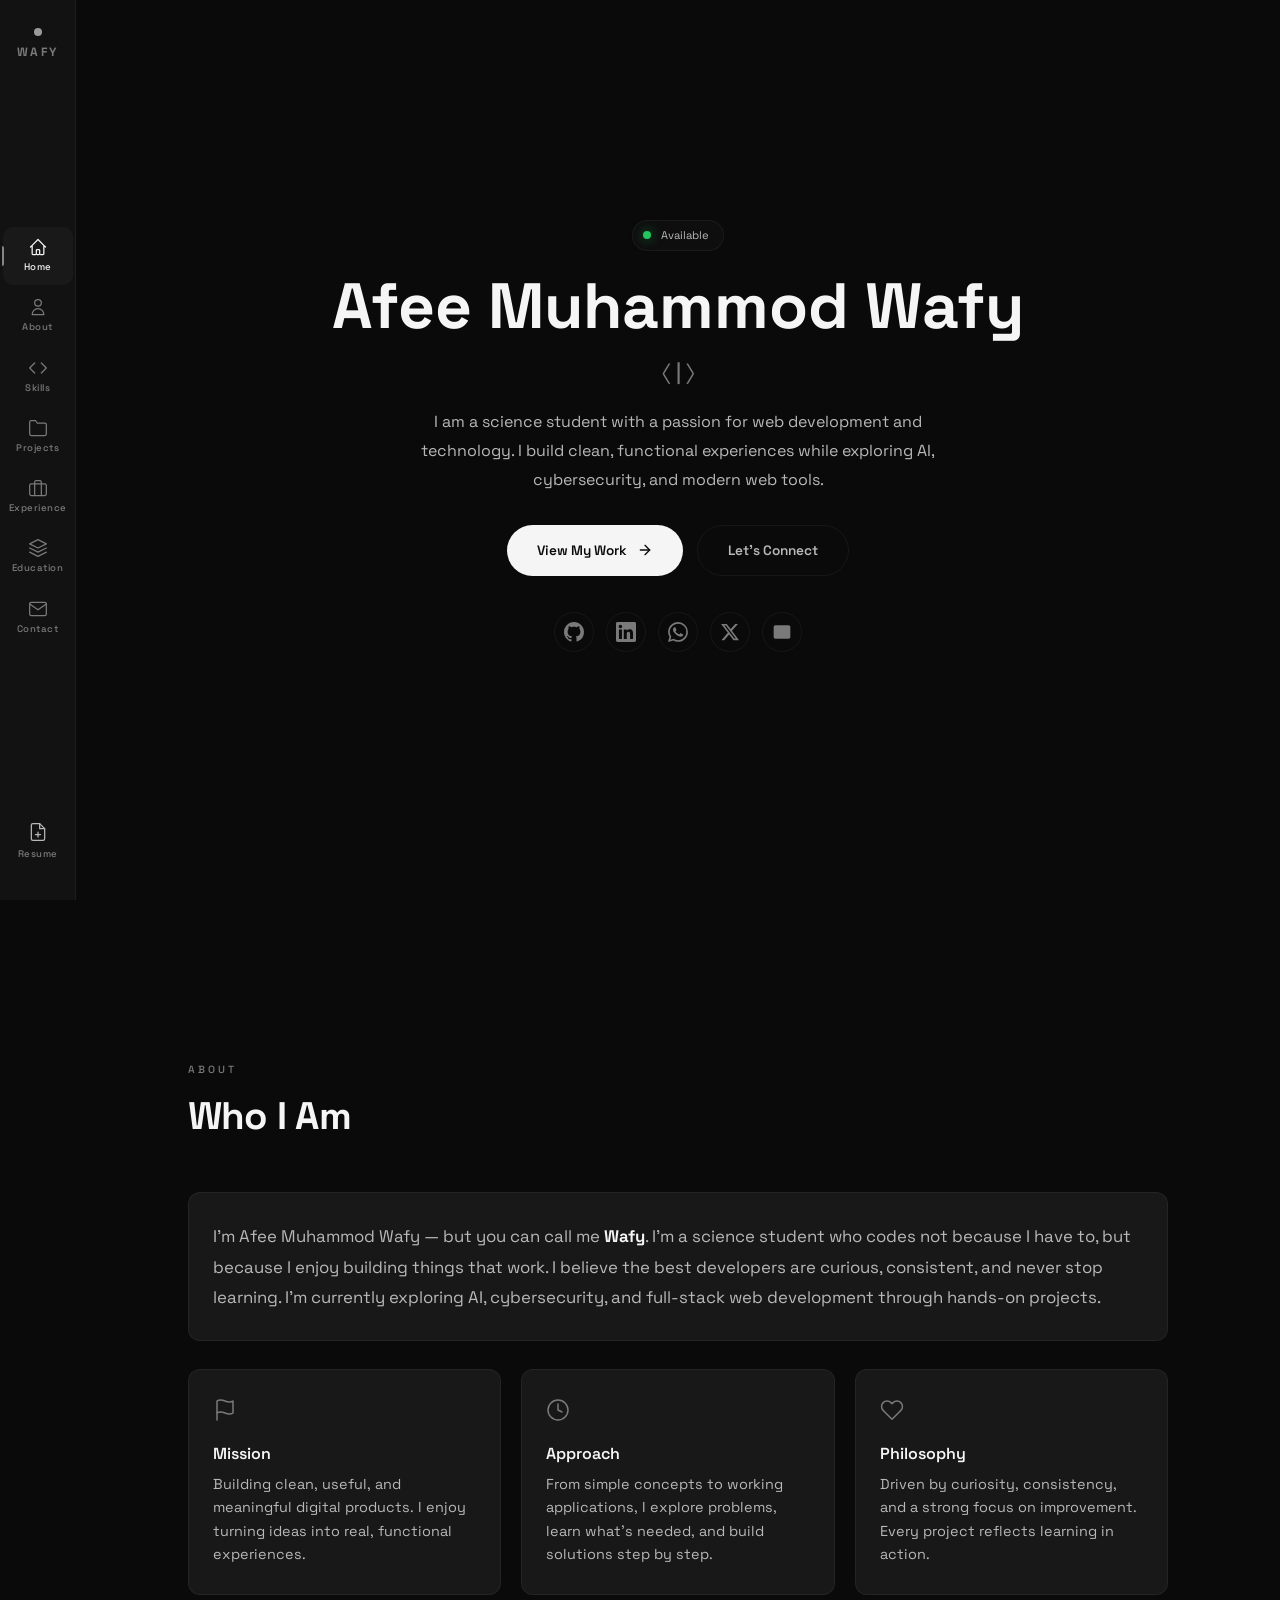
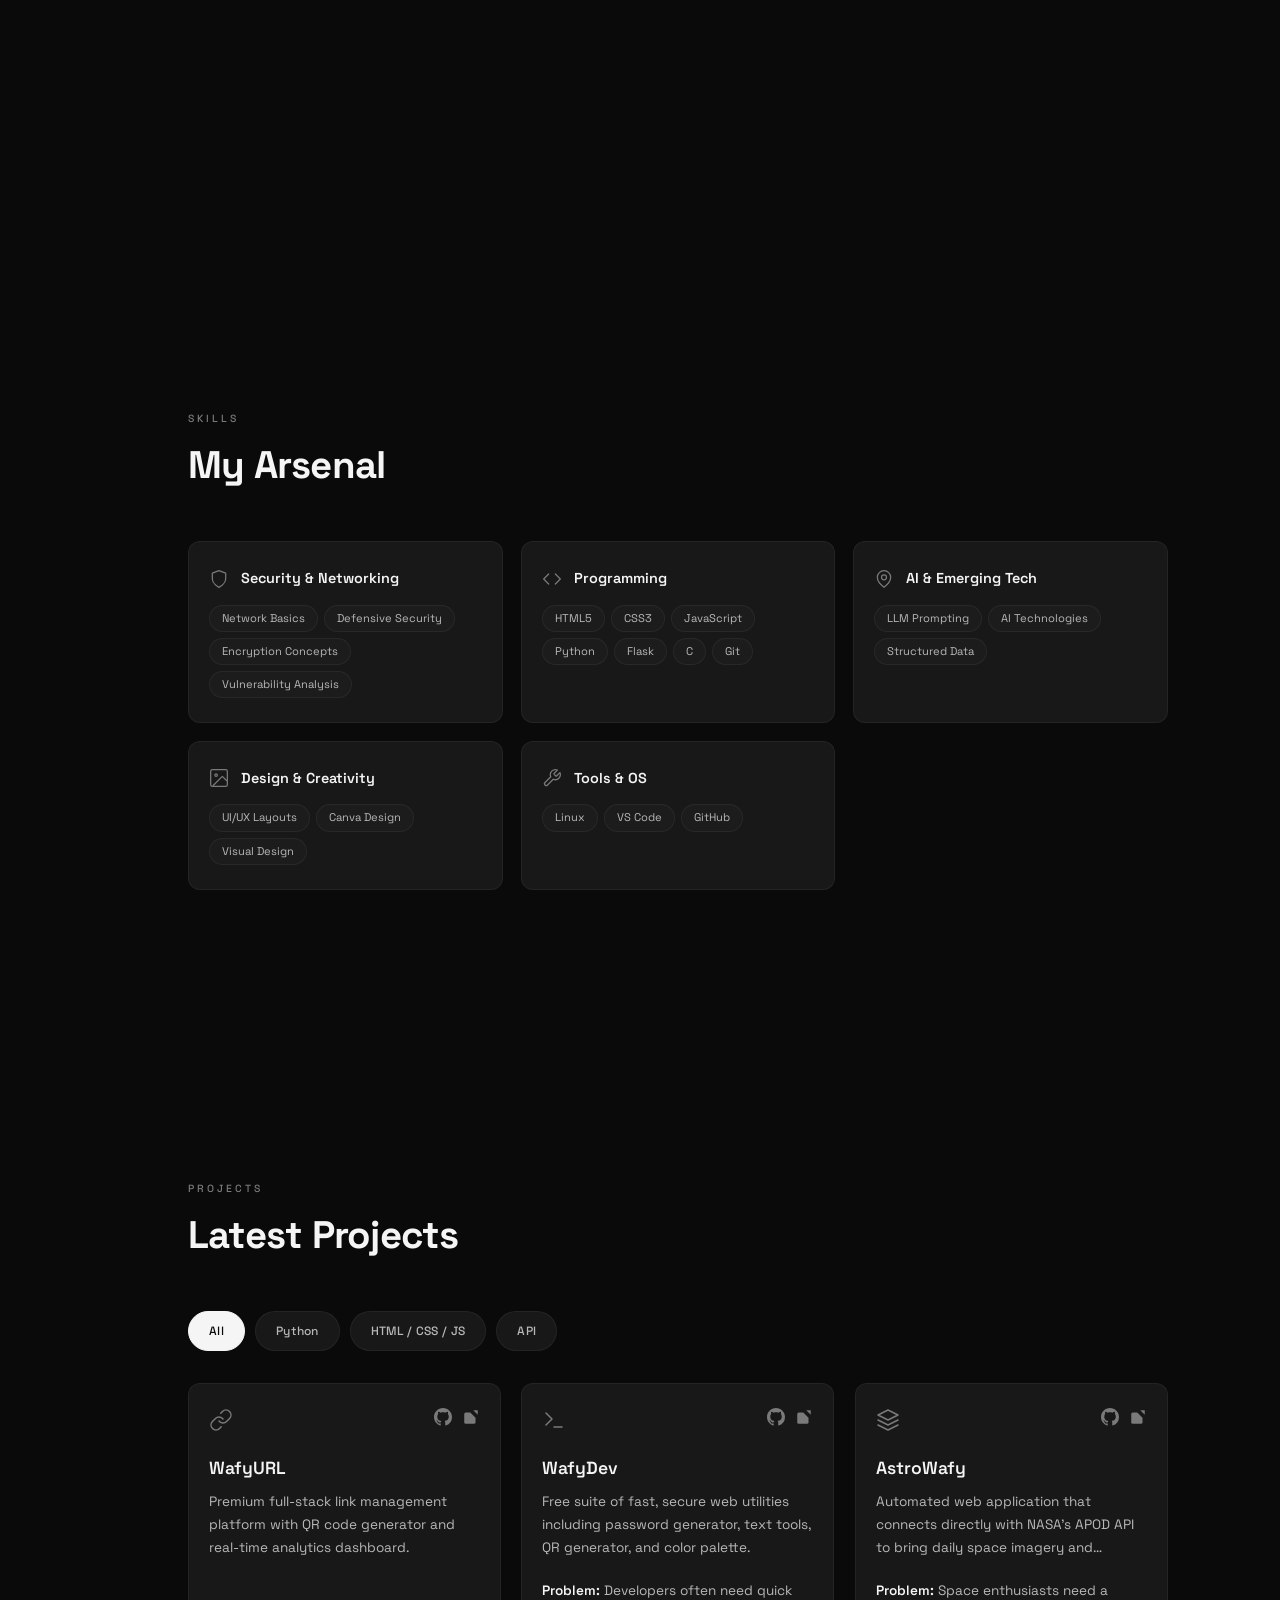
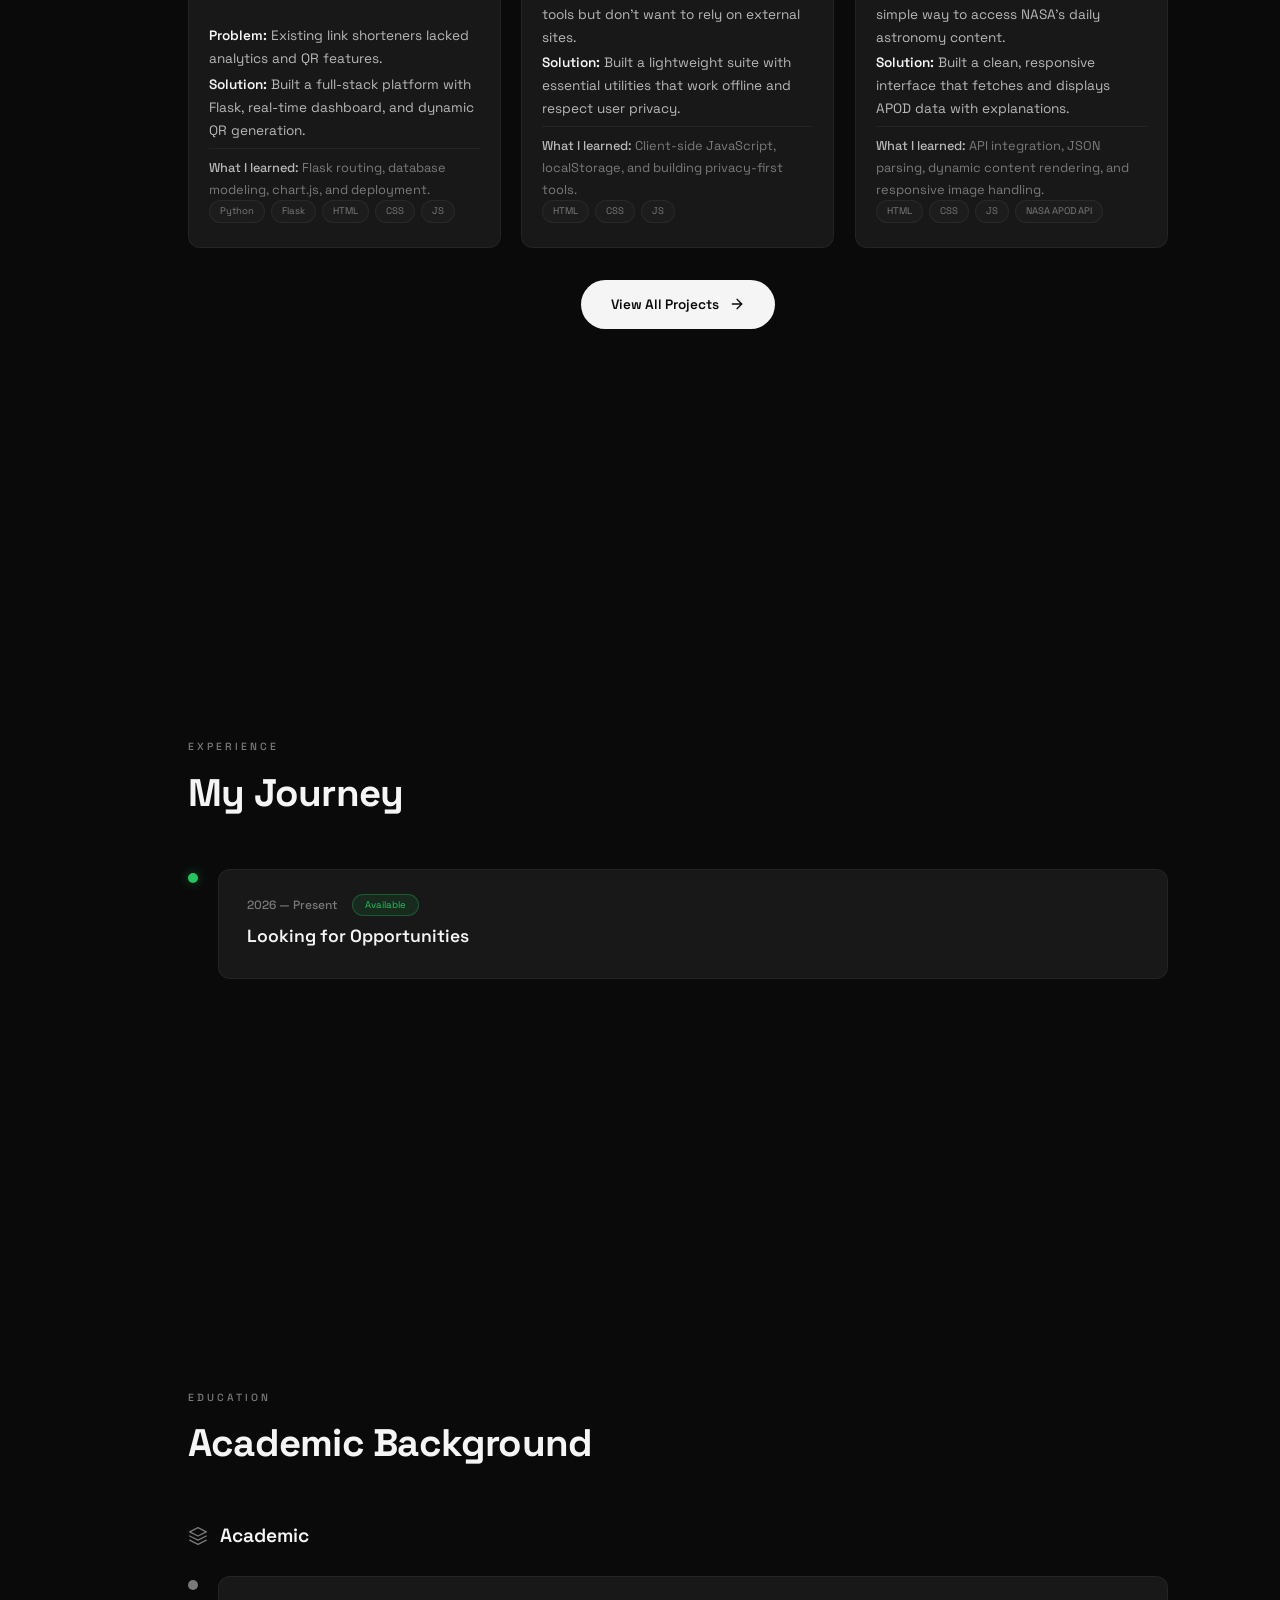
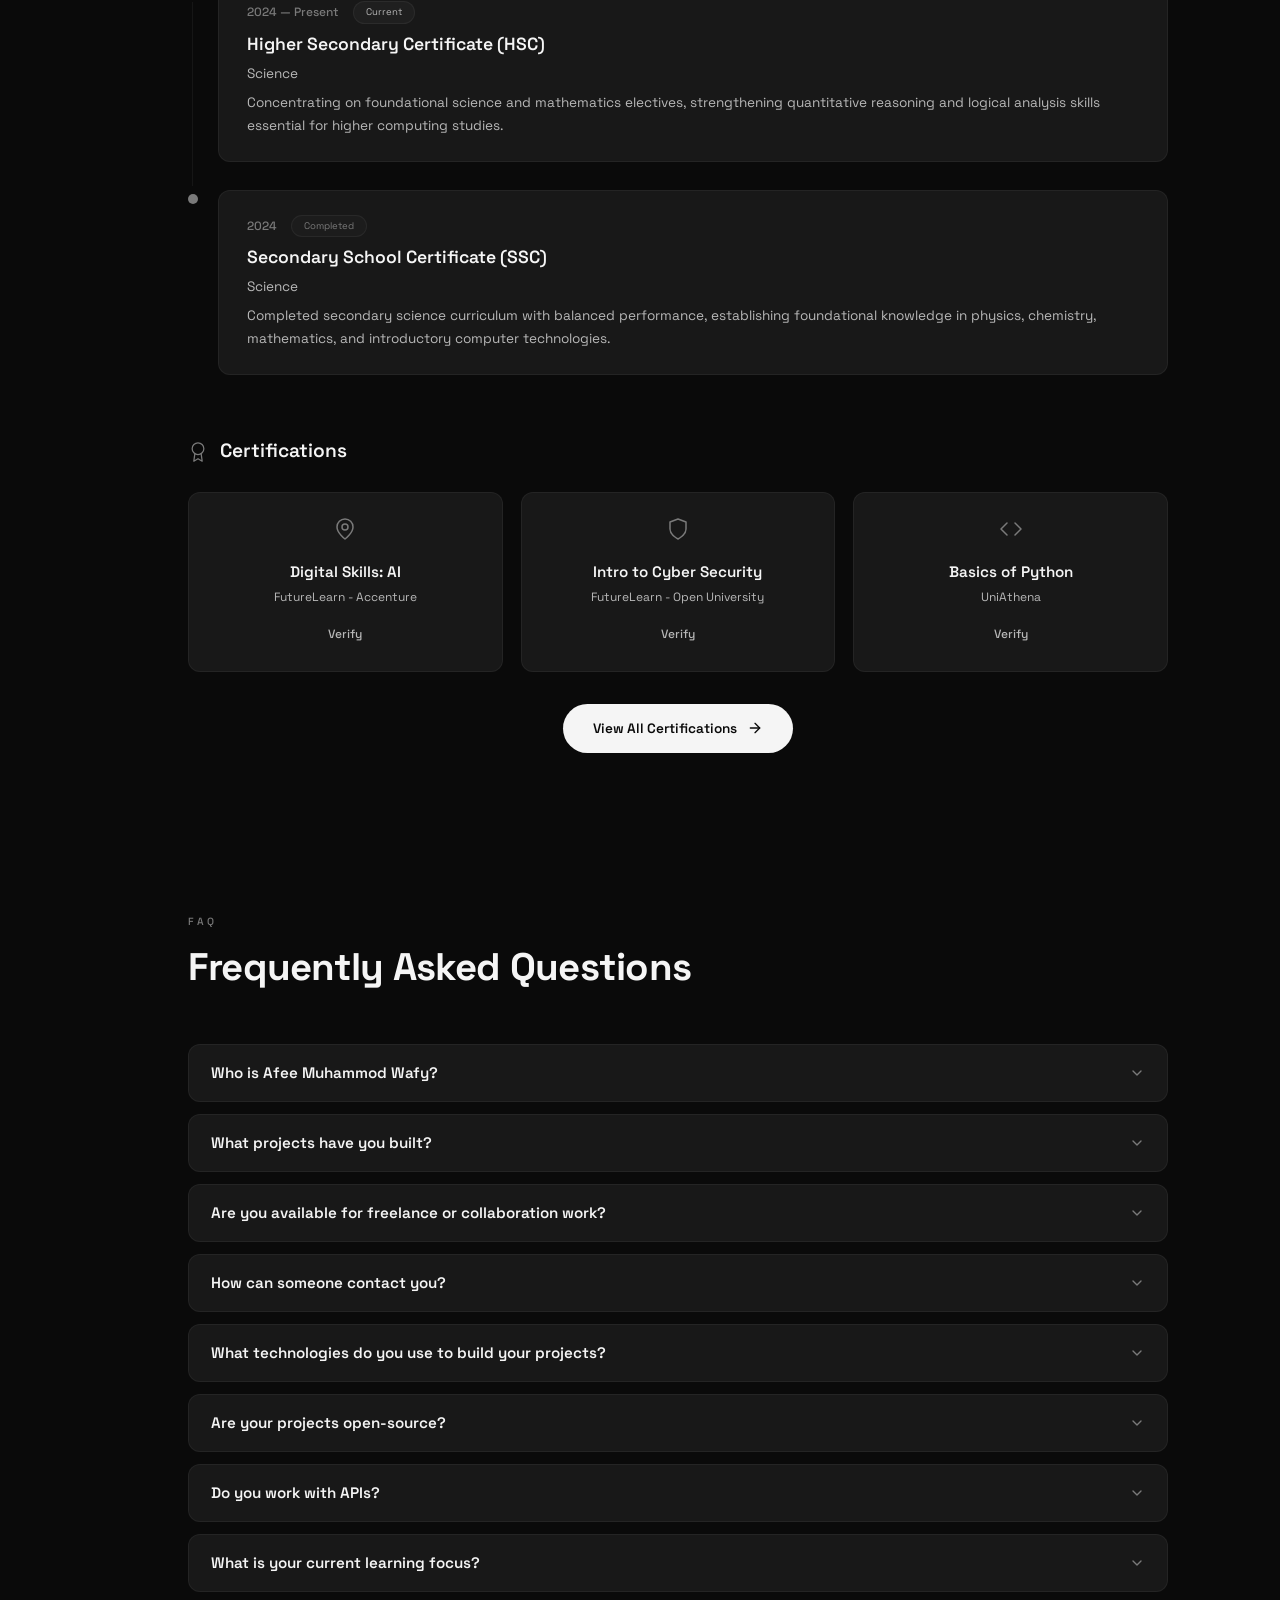
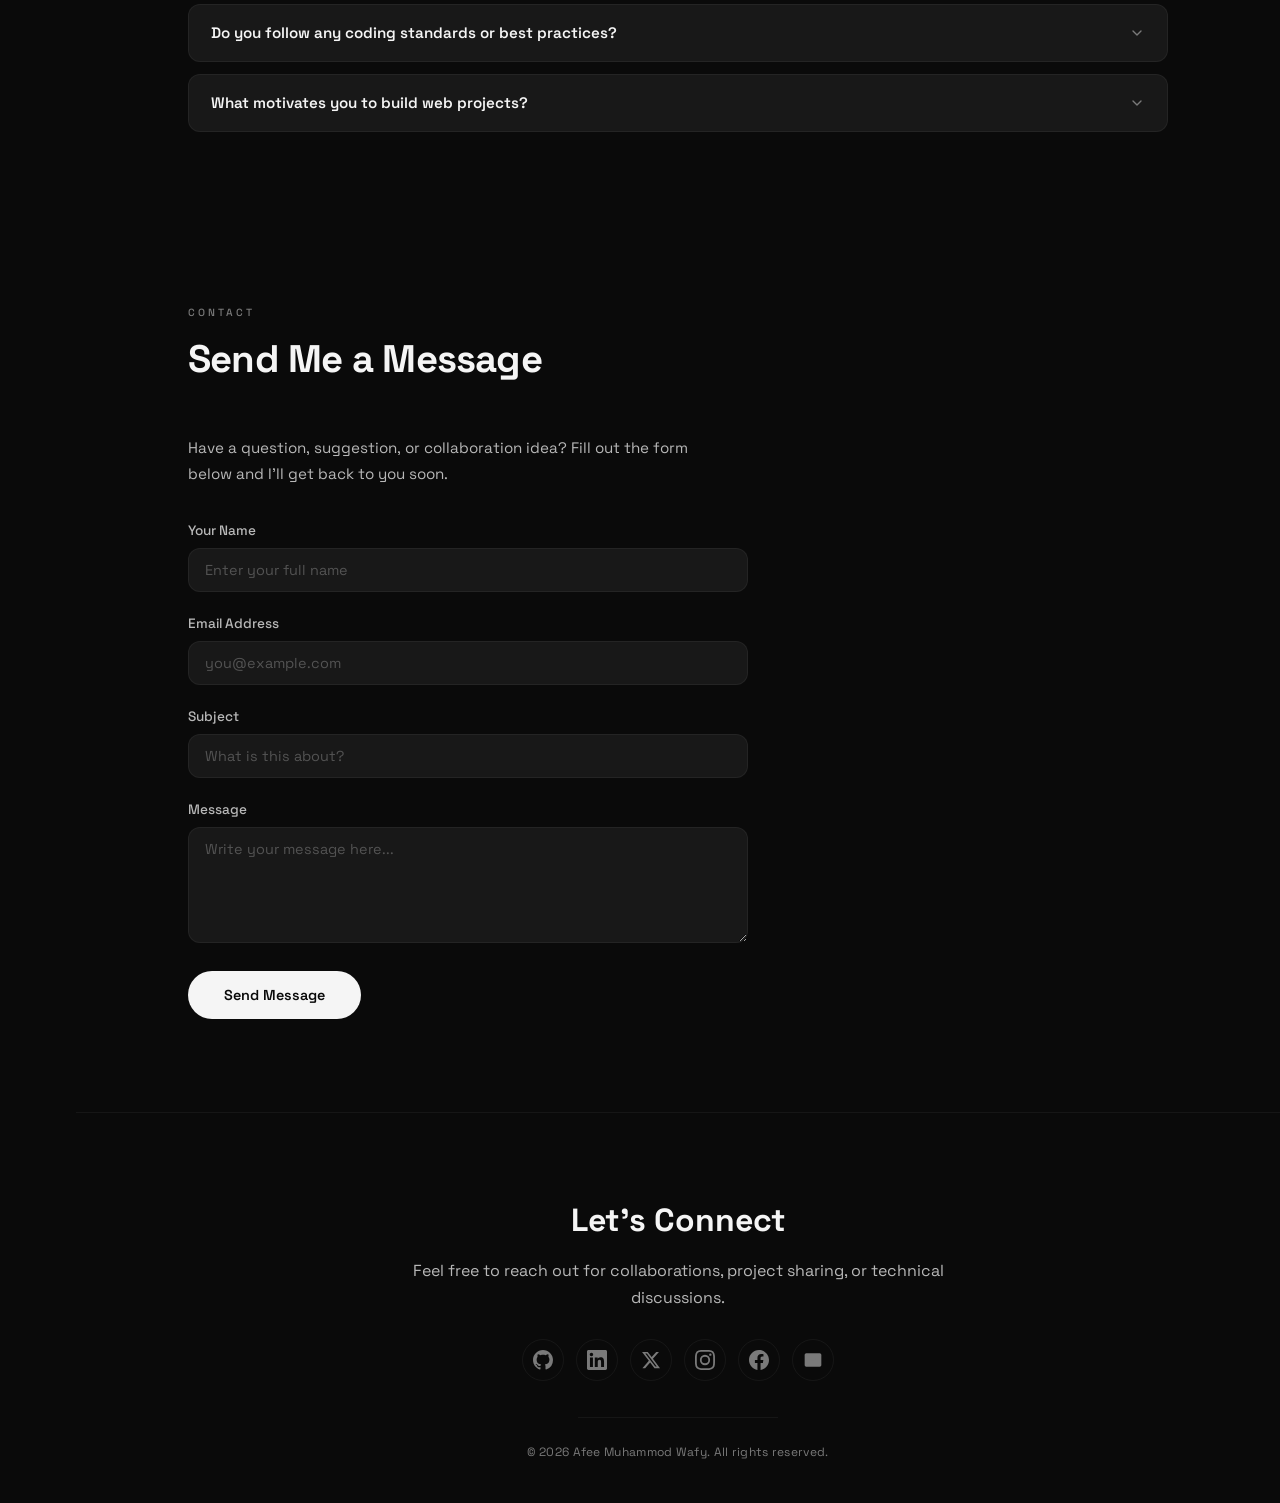
==== commit 0326a600: "Update index.html" ====
--- a/index.html
+++ b/index.html
@@ -369,9 +369,9 @@
           <div class="skill-group-header">
             <!-- Updated AI Icon (Brain / Location replaced) -->
             <svg width="20" height="20" viewBox="0 0 24 24" fill="none" stroke="currentColor" stroke-width="1.5" stroke-linecap="round" stroke-linejoin="round">
-              <path d="M12 2a8 8 0 00-8 8c0 6 8 12 8 12s8-6 8-12a8 8 0 00-8-8z"/>
-              <circle cx="12" cy="10" r="3"/>
-            </svg>
+  <path d="M12 2a8 8 0 00-8 8c0 6 8 12 8 12s8-6 8-12a8 8 0 00-8-8z"/>
+  <circle cx="12" cy="10" r="3"/>
+</svg>
             <h3>AI & Emerging Tech</h3>
           </div>
           <div class="skill-tags">
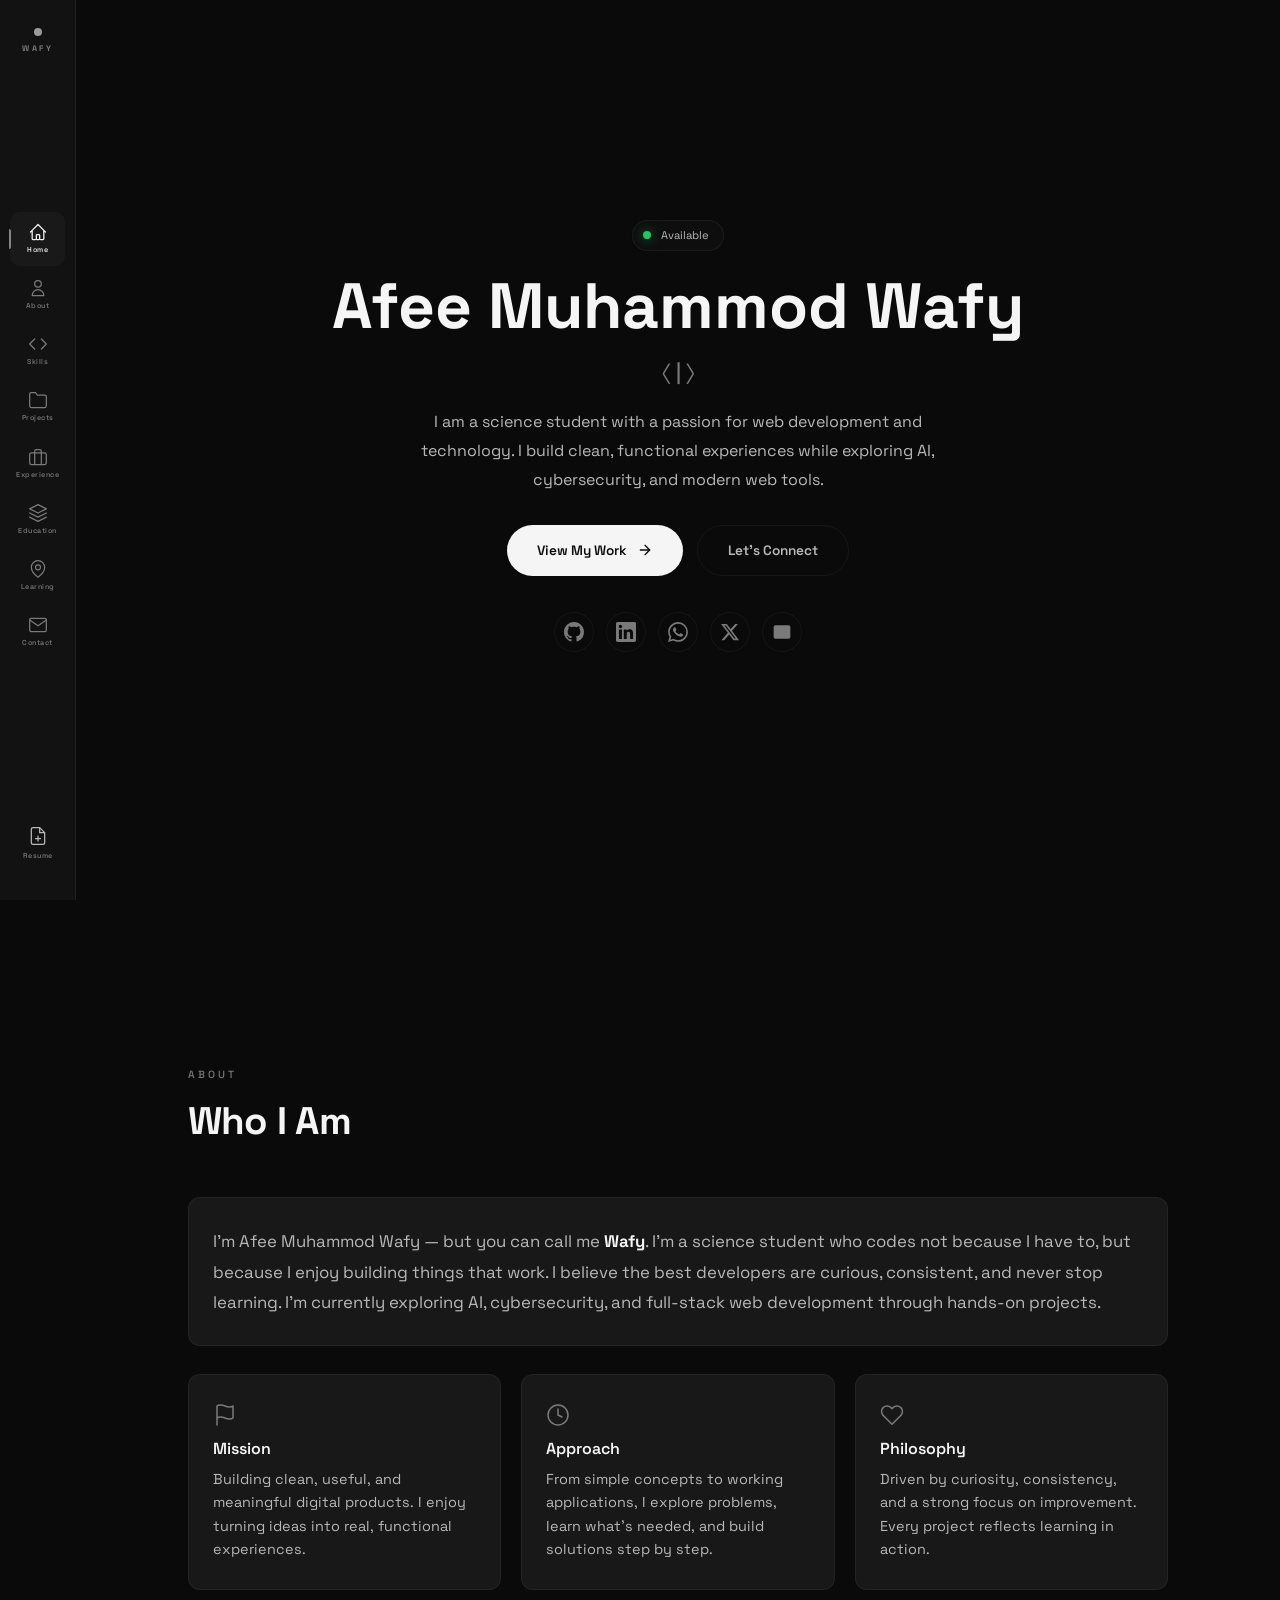
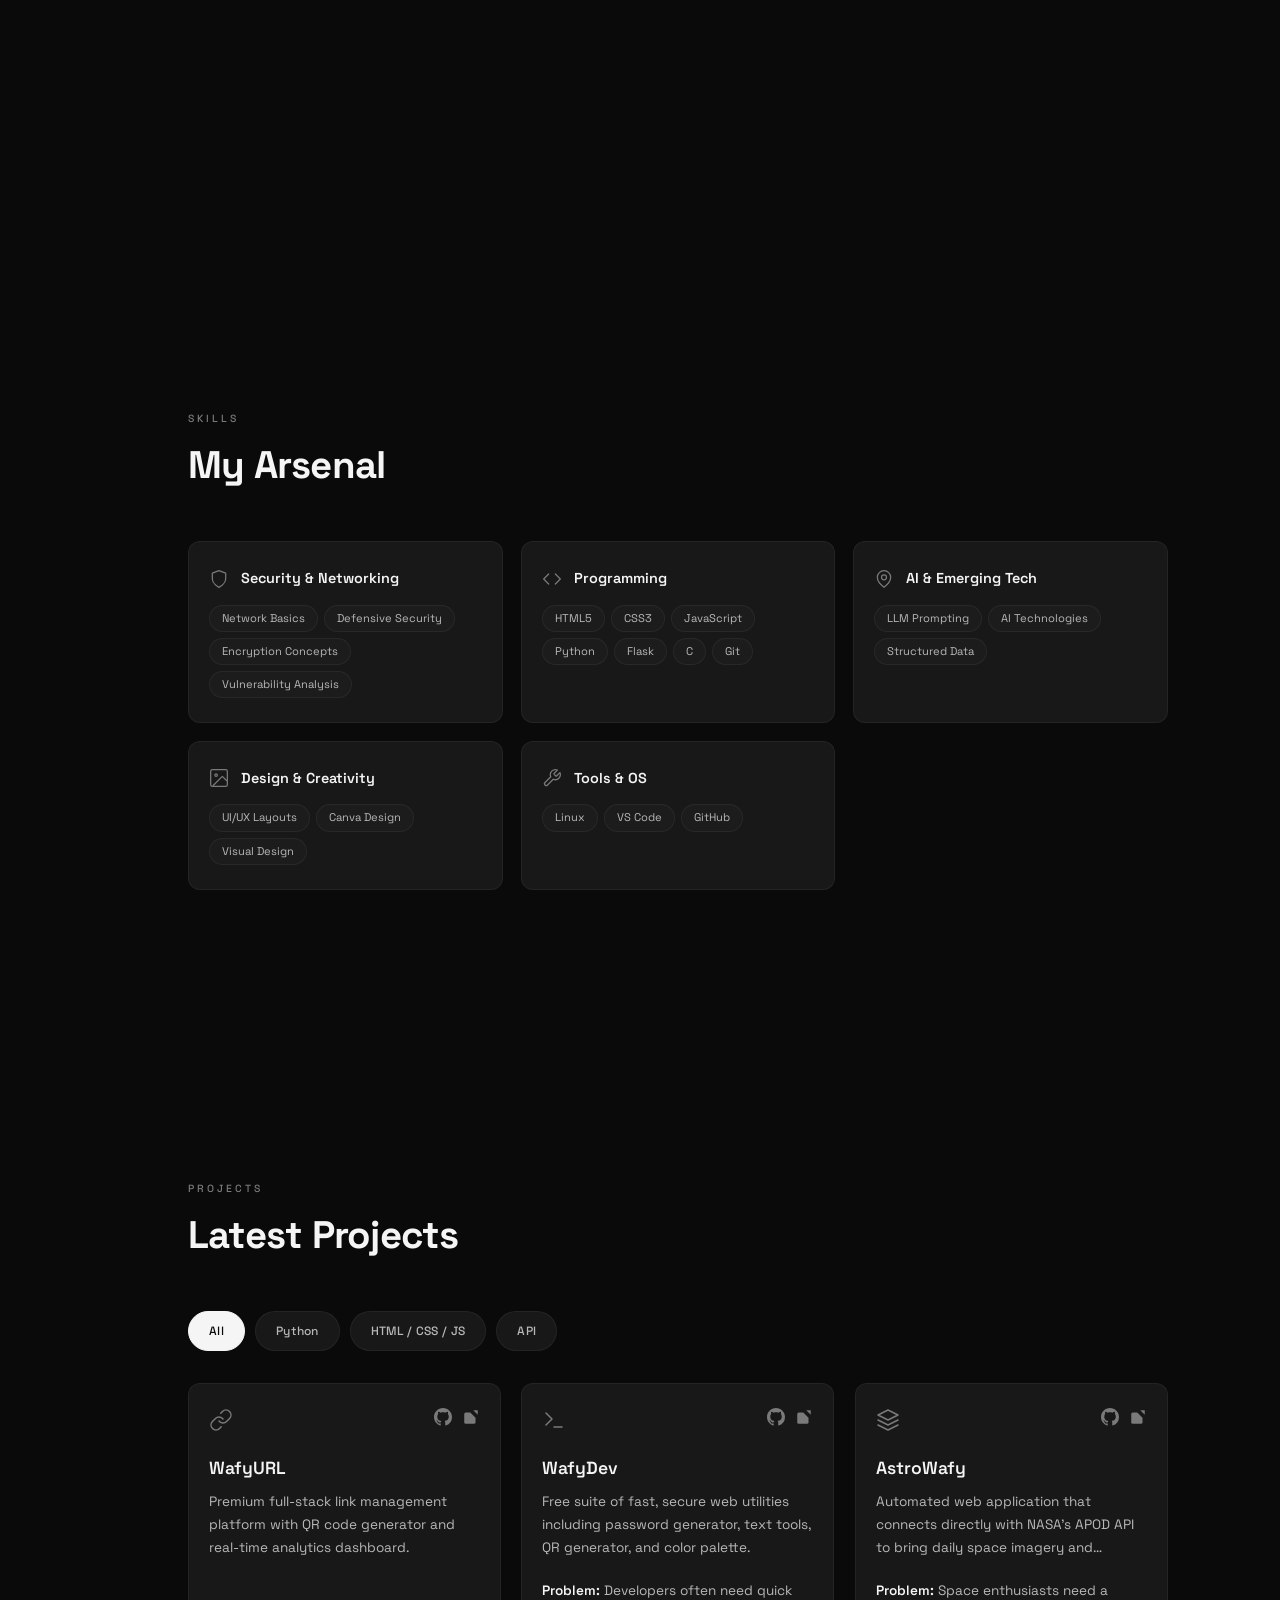
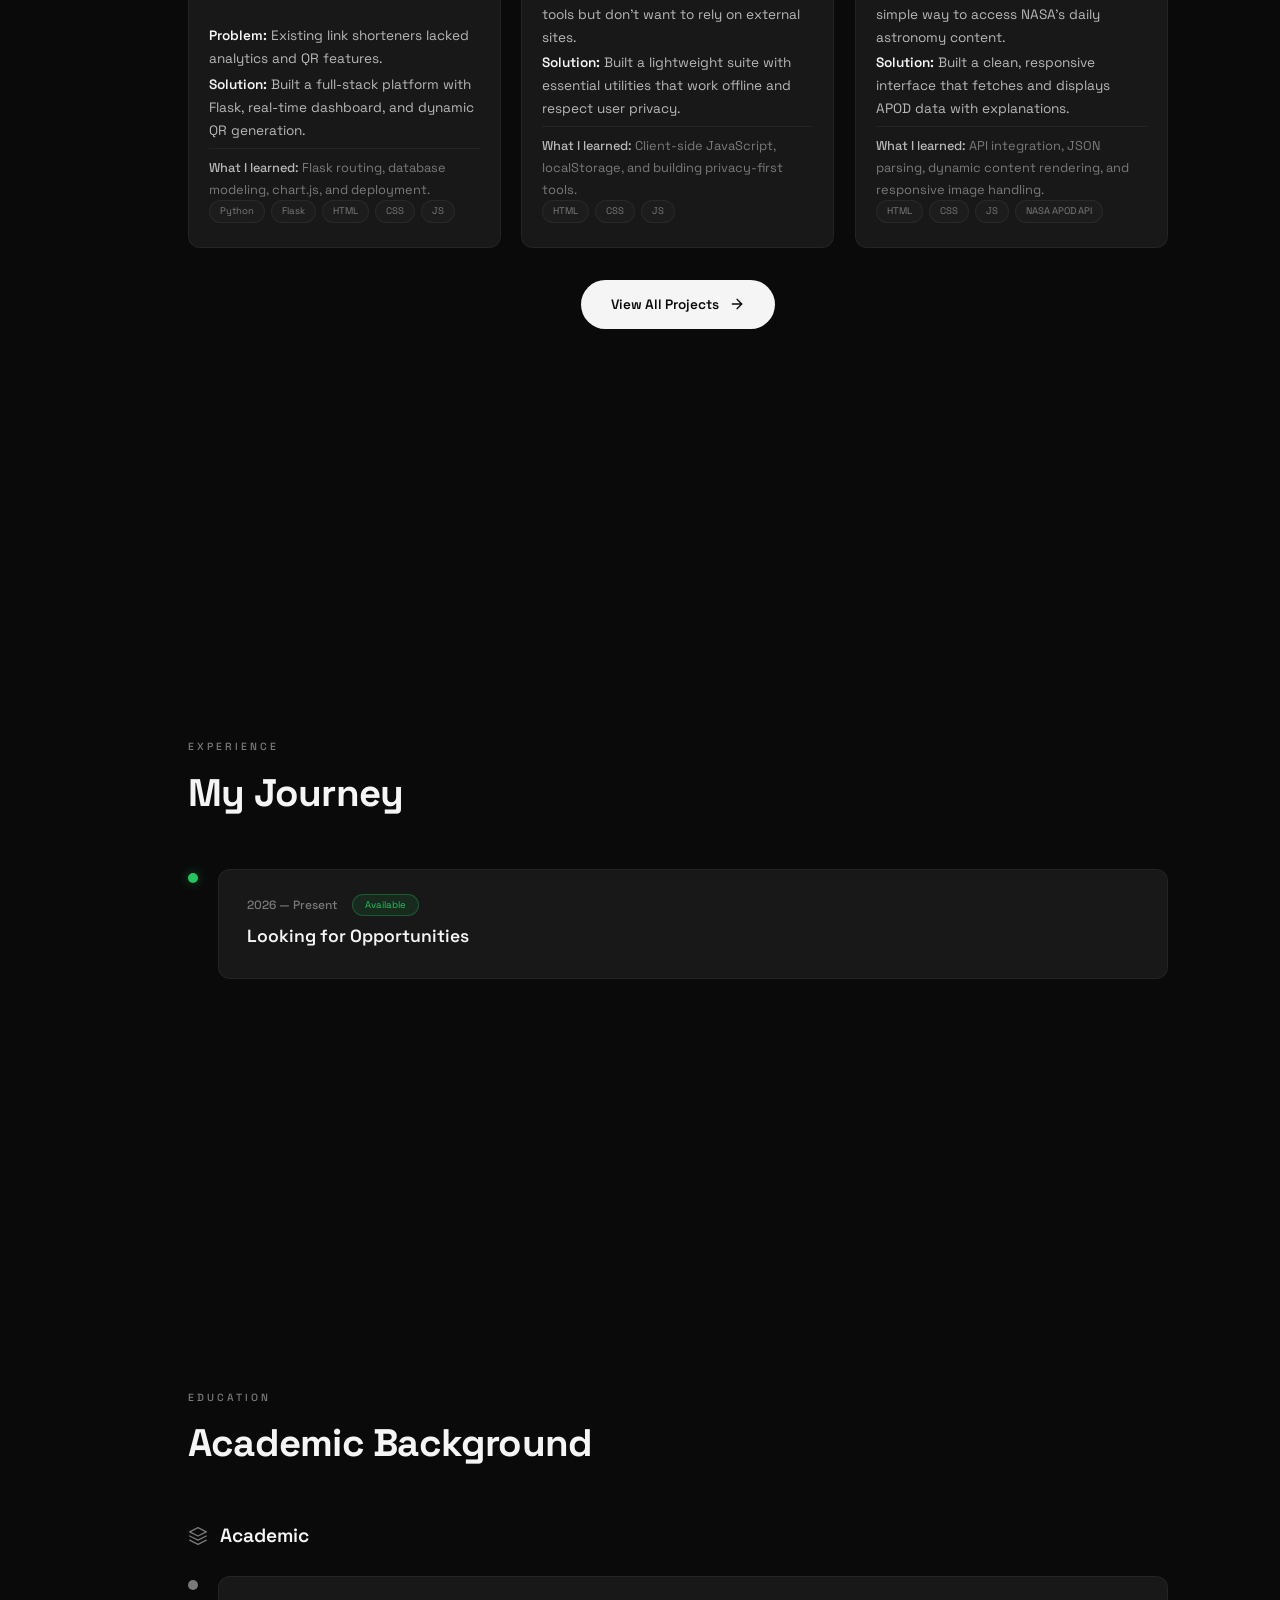
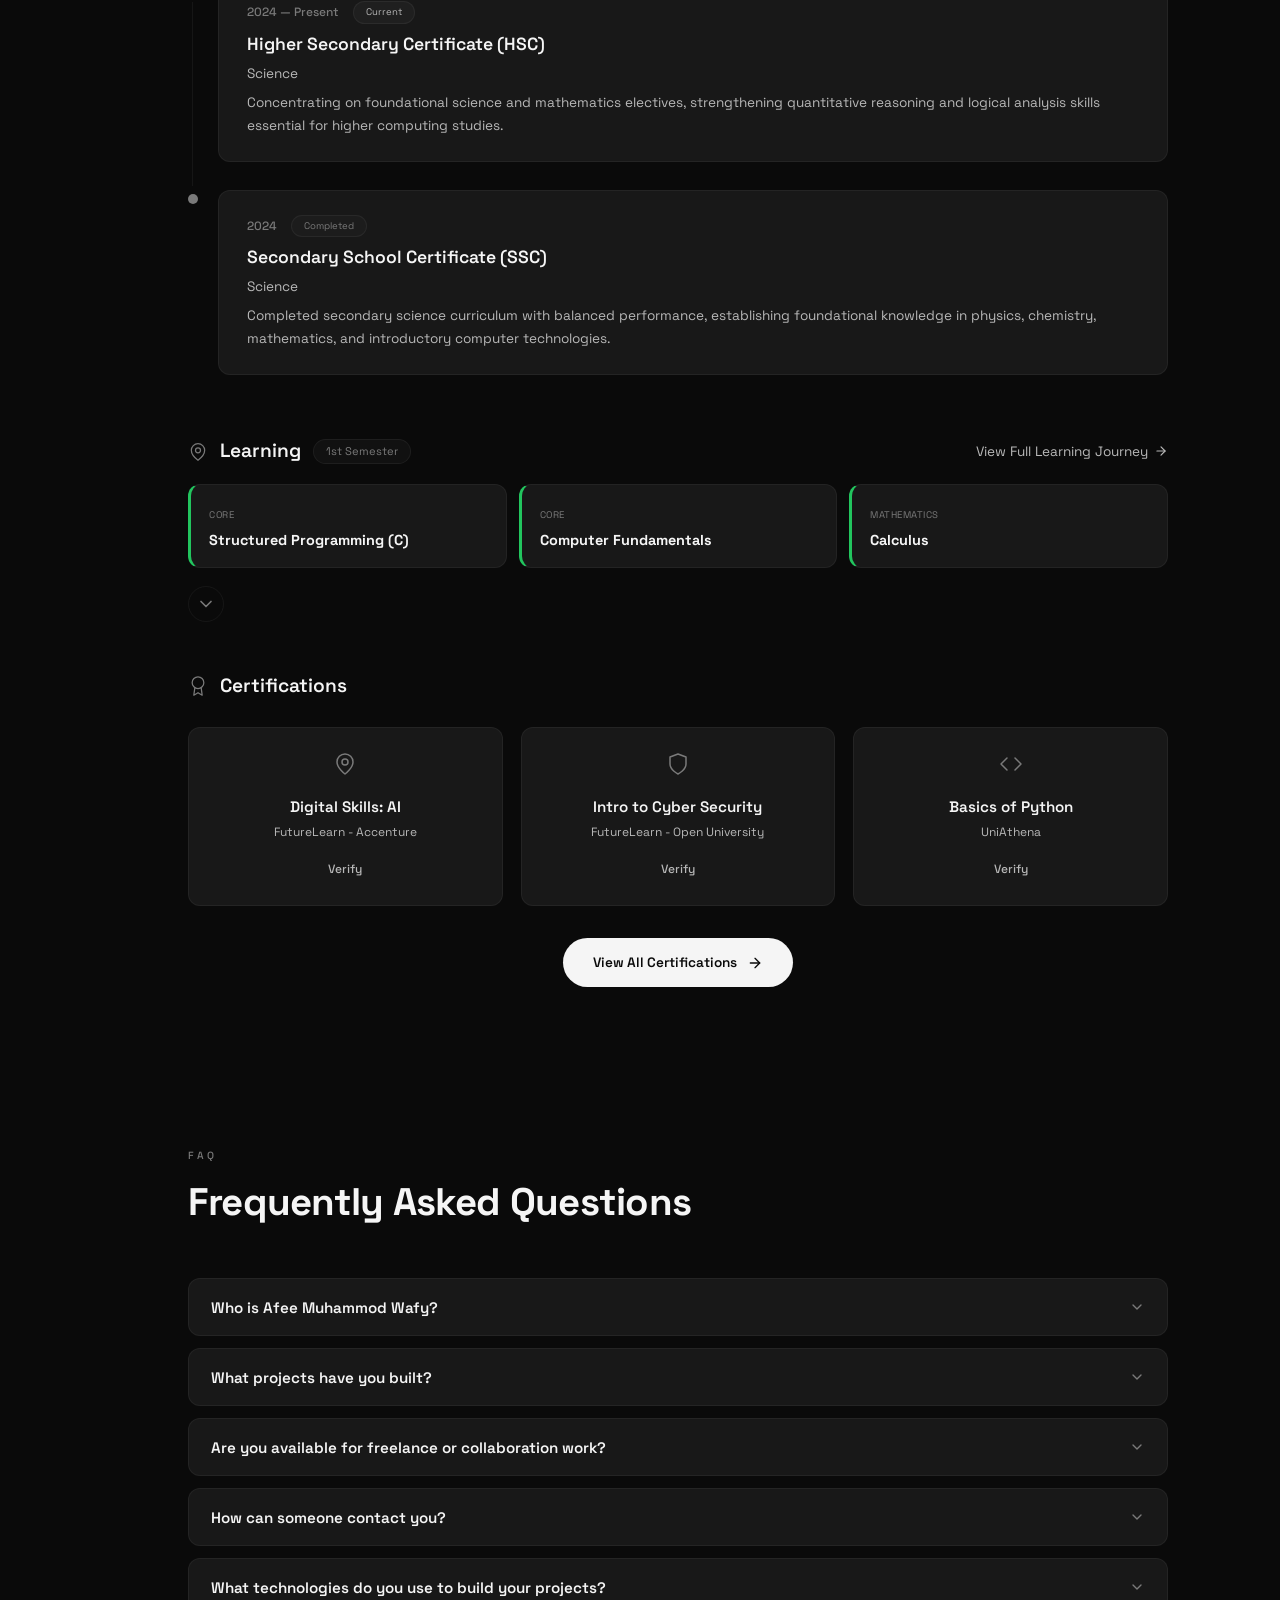
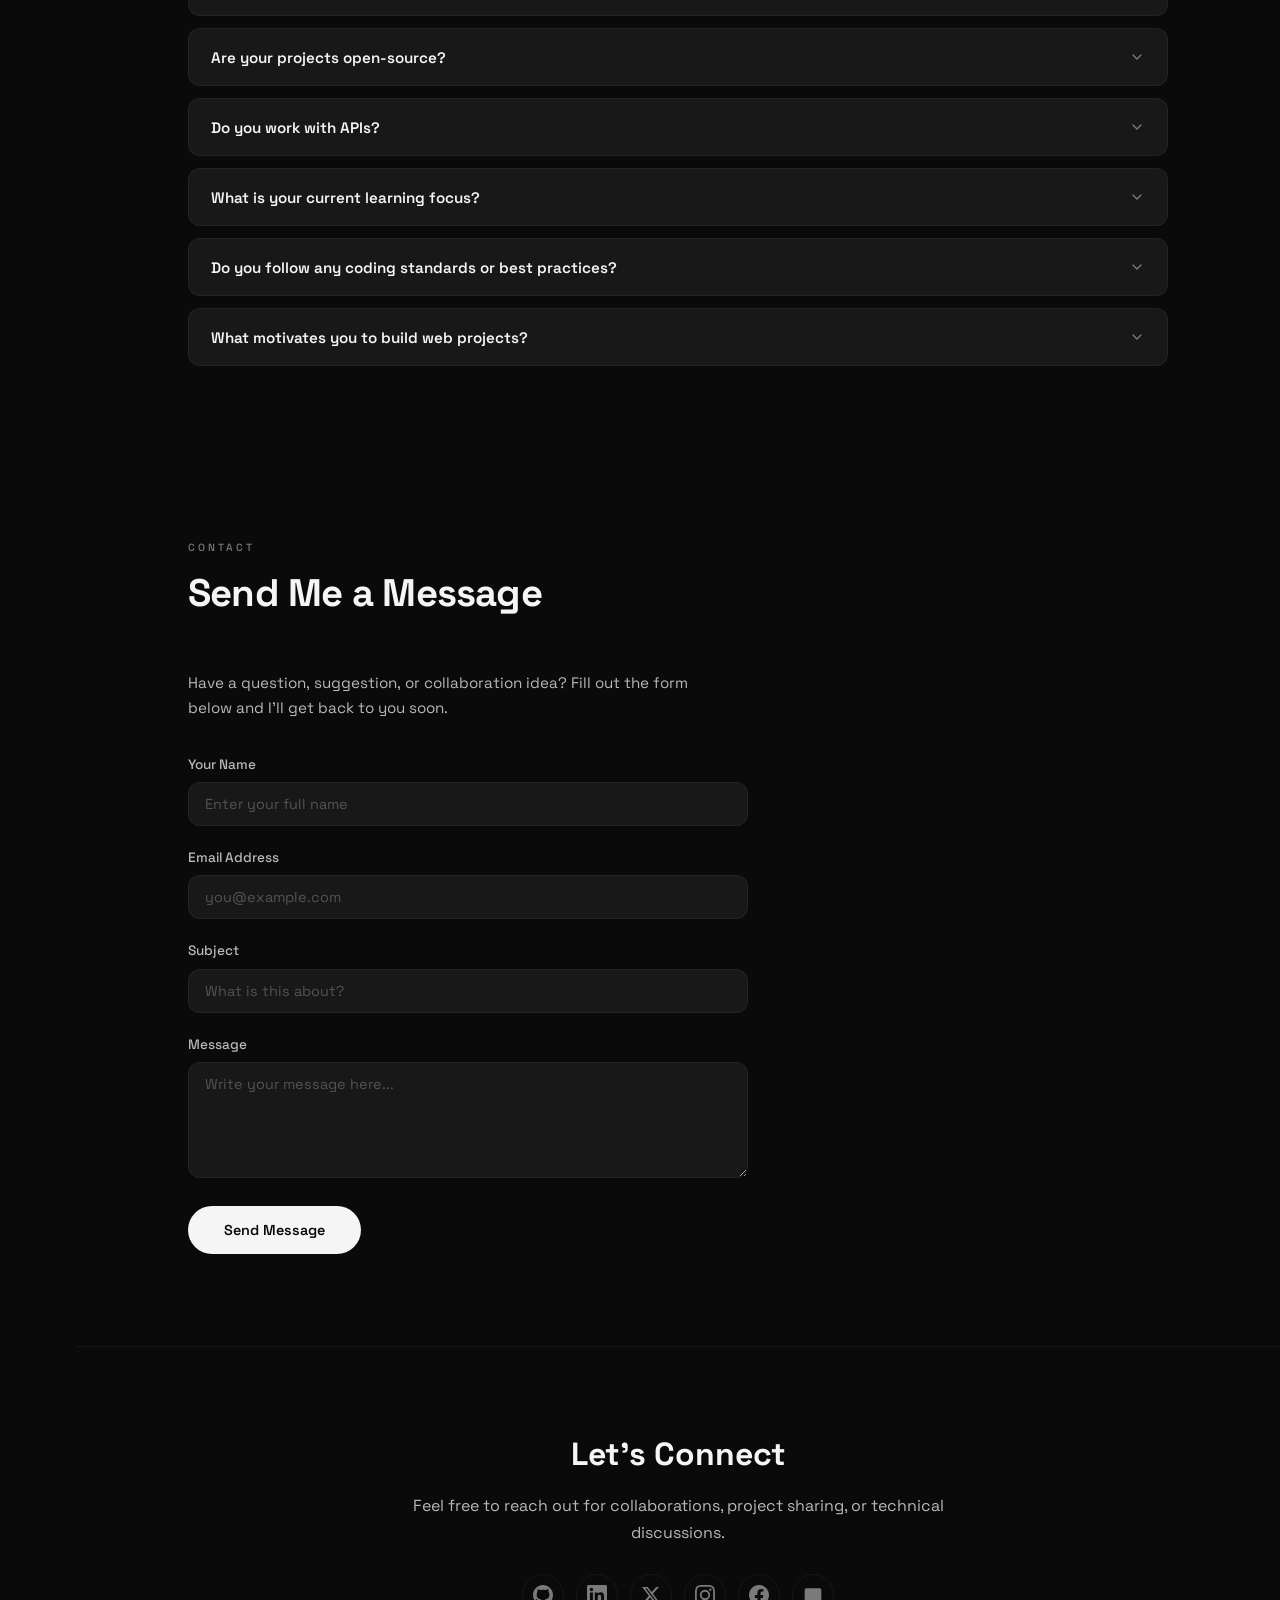
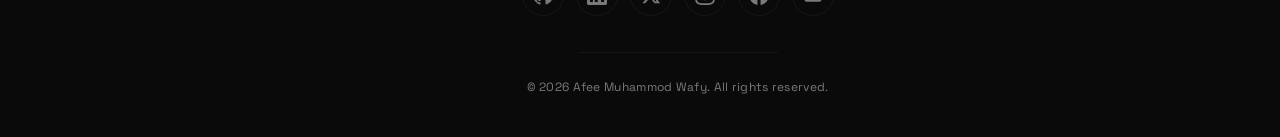
==== commit a105d2a0: "Add files via upload" ====
--- a/index.html
+++ b/index.html
@@ -148,7 +148,7 @@
 
   <a href="#main-content" class="skip-link">Skip to main content</a>
 
-  <!-- Sidebar with Clickable Brand -->
+  <!-- Sidebar -->
   <aside class="sidebar" role="navigation" aria-label="Main navigation">
     <div class="sidebar-brand">
       <a href="/" aria-label="Home" style="text-decoration: none; display: flex; flex-direction: column; align-items: center; gap: 6px;">
@@ -181,6 +181,10 @@
         <svg class="nav-icon" width="20" height="20" viewBox="0 0 24 24" fill="none" stroke="currentColor" stroke-width="1.5" stroke-linecap="round" stroke-linejoin="round"><path d="M12 2L2 7l10 5 10-5-10-5z"/><path d="M2 17l10 5 10-5"/><path d="M2 12l10 5 10-5"/></svg>
         <span>Education</span>
       </a>
+      <a href="/learning/" class="nav-link" data-section="learning" role="menuitem">
+        <svg class="nav-icon" width="20" height="20" viewBox="0 0 24 24" fill="none" stroke="currentColor" stroke-width="1.5" stroke-linecap="round" stroke-linejoin="round"><path d="M12 2a8 8 0 00-8 8c0 6 8 12 8 12s8-6 8-12a8 8 0 00-8-8z"/><circle cx="12" cy="10" r="3"/></svg>
+        <span>Learning</span>
+      </a>
       <a href="/#contact" class="nav-link" data-section="contact" role="menuitem">
         <svg class="nav-icon" width="20" height="20" viewBox="0 0 24 24" fill="none" stroke="currentColor" stroke-width="1.5" stroke-linecap="round" stroke-linejoin="round"><path d="M4 4h16c1.1 0 2 .9 2 2v12c0 1.1-.9 2-2 2H4c-1.1 0-2-.9-2-2V6c0-1.1.9-2 2-2z"/><polyline points="22,6 12,13 2,6"/></svg>
         <span>Contact</span>
@@ -194,7 +198,7 @@
     </div>
   </aside>
 
-  <!-- Mobile Header with Clickable Brand -->
+  <!-- Mobile Header -->
   <header class="mobile-header" role="banner">
     <a href="/" aria-label="Home" style="text-decoration: none; color: var(--text-primary);">
       <span class="mobile-brand">WAFY</span>
@@ -229,6 +233,10 @@
     <a href="/#education" class="mobile-nav-link" data-section="education">
       <svg width="18" height="18" viewBox="0 0 24 24" fill="none" stroke="currentColor" stroke-width="1.5" stroke-linecap="round" stroke-linejoin="round"><path d="M12 2L2 7l10 5 10-5-10-5z"/><path d="M2 17l10 5 10-5"/><path d="M2 12l10 5 10-5"/></svg>
       Education
+    </a>
+    <a href="/learning/" class="mobile-nav-link" data-section="learning">
+      <svg width="18" height="18" viewBox="0 0 24 24" fill="none" stroke="currentColor" stroke-width="1.5" stroke-linecap="round" stroke-linejoin="round"><path d="M12 2a8 8 0 00-8 8c0 6 8 12 8 12s8-6 8-12a8 8 0 00-8-8z"/><circle cx="12" cy="10" r="3"/></svg>
+      Learning
     </a>
     <a href="/#contact" class="mobile-nav-link" data-section="contact">
       <svg width="18" height="18" viewBox="0 0 24 24" fill="none" stroke="currentColor" stroke-width="1.5" stroke-linecap="round" stroke-linejoin="round"><path d="M4 4h16c1.1 0 2 .9 2 2v12c0 1.1-.9 2-2 2H4c-1.1 0-2-.9-2-2V6c0-1.1.9-2 2-2z"/><polyline points="22,6 12,13 2,6"/></svg>
@@ -295,8 +303,6 @@
     <section id="about" class="section" aria-labelledby="about-title">
       <div class="section-label">About</div>
       <h2 class="section-title" id="about-title">Who I Am</h2>
-
-      <!-- Professional About Text -->
       <div class="about-card full-width" style="grid-column: 1 / -1; background: var(--bg-card); border: 1px solid var(--border); border-radius: var(--radius); padding: 28px 24px; margin-bottom: 28px;">
         <p style="font-size: 1.05rem; line-height: 1.8; color: var(--text-secondary);">
           I'm Afee Muhammod Wafy — but you can call me <strong style="color: var(--text-primary);">Wafy</strong>. 
@@ -306,8 +312,6 @@
           full-stack web development through hands-on projects.
         </p>
       </div>
-
-      <!-- 3 Cards (Mission, Approach, Philosophy) -->
       <div class="about-grid">
         <div class="about-card">
           <div class="about-icon" aria-hidden="true">
@@ -367,11 +371,7 @@
         </div>
         <div class="skill-group">
           <div class="skill-group-header">
-            <!-- Updated AI Icon (Brain / Location replaced) -->
-            <svg width="20" height="20" viewBox="0 0 24 24" fill="none" stroke="currentColor" stroke-width="1.5" stroke-linecap="round" stroke-linejoin="round">
-  <path d="M12 2a8 8 0 00-8 8c0 6 8 12 8 12s8-6 8-12a8 8 0 00-8-8z"/>
-  <circle cx="12" cy="10" r="3"/>
-</svg>
+            <svg width="20" height="20" viewBox="0 0 24 24" fill="none" stroke="currentColor" stroke-width="1.5" stroke-linecap="round" stroke-linejoin="round"><path d="M12 2a8 8 0 00-8 8c0 6 8 12 8 12s8-6 8-12a8 8 0 00-8-8z"/><circle cx="12" cy="10" r="3"/></svg>
             <h3>AI & Emerging Tech</h3>
           </div>
           <div class="skill-tags">
@@ -409,17 +409,13 @@
     <section id="projects" class="section" aria-labelledby="projects-title">
       <div class="section-label">Projects</div>
       <h2 class="section-title" id="projects-title">Latest Projects</h2>
-
       <div class="filter-bar" role="group" aria-label="Filter projects by technology">
         <button class="filter-btn active" data-filter="all">All</button>
         <button class="filter-btn" data-filter="python">Python</button>
         <button class="filter-btn" data-filter="html-css-js">HTML / CSS / JS</button>
         <button class="filter-btn" data-filter="api">API</button>
       </div>
-
       <div class="projects-grid" id="homeProjects">
-
-        <!-- Project 1: WafyURL with Problem-Solution -->
         <div class="project-card" data-tags="python flask html css js">
           <div class="project-top">
             <div class="project-icon" aria-hidden="true">
@@ -436,8 +432,6 @@
           </div>
           <h3 class="project-title">WafyURL</h3>
           <p class="project-desc">Premium full-stack link management platform with QR code generator and real-time analytics dashboard.</p>
-
-          <!-- Problem-Solution Section Added -->
           <p class="project-problem" style="font-size: 0.85rem; color: var(--text-secondary); margin-top: 6px;">
             <span style="font-weight: 600; color: var(--text-primary);">Problem:</span> 
             Existing link shorteners lacked analytics and QR features.
@@ -450,7 +444,6 @@
             <span style="font-weight: 500; color: var(--text-secondary);">What I learned:</span> 
             Flask routing, database modeling, chart.js, and deployment.
           </p>
-
           <div class="project-tags">
             <span>Python</span>
             <span>Flask</span>
@@ -459,8 +452,6 @@
             <span>JS</span>
           </div>
         </div>
-
-        <!-- Project 2: WafyDev with Problem-Solution -->
         <div class="project-card" data-tags="html css js">
           <div class="project-top">
             <div class="project-icon" aria-hidden="true">
@@ -477,8 +468,6 @@
           </div>
           <h3 class="project-title">WafyDev</h3>
           <p class="project-desc">Free suite of fast, secure web utilities including password generator, text tools, QR generator, and color palette.</p>
-
-          <!-- Problem-Solution Section Added -->
           <p class="project-problem" style="font-size: 0.85rem; color: var(--text-secondary); margin-top: 6px;">
             <span style="font-weight: 600; color: var(--text-primary);">Problem:</span> 
             Developers often need quick tools but don't want to rely on external sites.
@@ -491,15 +480,12 @@
             <span style="font-weight: 500; color: var(--text-secondary);">What I learned:</span> 
             Client-side JavaScript, localStorage, and building privacy-first tools.
           </p>
-
           <div class="project-tags">
             <span>HTML</span>
             <span>CSS</span>
             <span>JS</span>
           </div>
         </div>
-
-        <!-- Project 3: AstroWafy with Problem-Solution -->
         <div class="project-card" data-tags="html css js api">
           <div class="project-top">
             <div class="project-icon" aria-hidden="true">
@@ -516,8 +502,6 @@
           </div>
           <h3 class="project-title">AstroWafy</h3>
           <p class="project-desc">Automated web application that connects directly with NASA's APOD API to bring daily space imagery and astronomical data.</p>
-
-          <!-- Problem-Solution Section Added -->
           <p class="project-problem" style="font-size: 0.85rem; color: var(--text-secondary); margin-top: 6px;">
             <span style="font-weight: 600; color: var(--text-primary);">Problem:</span> 
             Space enthusiasts need a simple way to access NASA's daily astronomy content.
@@ -530,7 +514,6 @@
             <span style="font-weight: 500; color: var(--text-secondary);">What I learned:</span> 
             API integration, JSON parsing, dynamic content rendering, and responsive image handling.
           </p>
-
           <div class="project-tags">
             <span>HTML</span>
             <span>CSS</span>
@@ -538,7 +521,6 @@
             <span>NASA APOD API</span>
           </div>
         </div>
-
       </div>
       <div class="projects-view-all">
         <a href="/projects/" class="btn-primary">
@@ -603,8 +585,68 @@
         </div>
       </div>
 
-      <h3 class="edu-sub-heading" style="margin-top: 48px;">
-        <svg width="20" height="20" viewBox="0 0 24 24" fill="none" stroke="currentColor" stroke-width="1.5" stroke-linecap="round" stroke-linejoin="round"><circle cx="12" cy="8" r="7"/><polyline points="8.21 13.89 7 23 12 20 17 23 15.79 13.88"/></svg>
+      <!-- Learning Section (Expandable) -->
+      <div style="margin-top: 48px;">
+        <div style="display: flex; align-items: center; justify-content: space-between; flex-wrap: wrap; gap: 12px; margin-bottom: 16px;">
+          <h3 class="edu-sub-heading" style="display: flex; align-items: center; gap: 12px; margin: 0; font-size: 1.2rem; font-weight: 600; color: var(--text-primary);">
+            <svg width="22" height="22" viewBox="0 0 24 24" fill="none" stroke="currentColor" stroke-width="1.5" stroke-linecap="round" stroke-linejoin="round">
+              <path d="M12 2a8 8 0 00-8 8c0 6 8 12 8 12s8-6 8-12a8 8 0 00-8-8z"/>
+              <circle cx="12" cy="10" r="3"/>
+            </svg>
+            Learning
+            <span style="font-size: 0.7rem; font-weight: 400; color: var(--text-muted); background: rgba(255,255,255,0.03); padding: 2px 12px; border-radius: 50px; border: 1px solid var(--border);">1st Semester</span>
+          </h3>
+          <a href="/learning/" style="color: var(--text-secondary); font-size: 0.85rem; text-decoration: none; display: inline-flex; align-items: center; gap: 6px; transition: var(--transition); border-bottom: 1px solid transparent;">
+            View Full Learning Journey
+            <svg width="14" height="14" viewBox="0 0 24 24" fill="none" stroke="currentColor" stroke-width="2" stroke-linecap="round" stroke-linejoin="round"><line x1="5" y1="12" x2="19" y2="12"/><polyline points="12 5 19 12 12 19"/></svg>
+          </a>
+        </div>
+
+        <!-- 3 Important Courses -->
+        <div style="display: grid; grid-template-columns: repeat(auto-fit, minmax(200px, 1fr)); gap: 12px; margin-bottom: 8px;">
+          <div class="course-card">
+            <span class="course-label">Core</span>
+            <h4 class="course-title">Structured Programming (C)</h4>
+          </div>
+          <div class="course-card">
+            <span class="course-label">Core</span>
+            <h4 class="course-title">Computer Fundamentals</h4>
+          </div>
+          <div class="course-card">
+            <span class="course-label">Mathematics</span>
+            <h4 class="course-title">Calculus</h4>
+          </div>
+        </div>
+
+        <!-- Expandable Courses (Hidden by default) -->
+        <div id="allCourses" class="courses-container">
+          <div style="display: grid; grid-template-columns: repeat(auto-fit, minmax(180px, 1fr)); gap: 10px; margin-top: 8px;">
+            <div class="extra-course">
+              <h4 class="extra-title">Physics</h4>
+            </div>
+            <div class="extra-course">
+              <h4 class="extra-title">English Communication</h4>
+            </div>
+            <div class="extra-course">
+              <h4 class="extra-title">Bangladesh Studies</h4>
+            </div>
+          </div>
+        </div>
+
+        <!-- Toggle Button -->
+        <button id="toggleCoursesBtn" class="toggle-courses-btn" aria-label="Toggle courses">
+          <svg id="toggleIcon" class="toggle-icon" width="20" height="20" viewBox="0 0 24 24" fill="none" stroke="currentColor" stroke-width="2" stroke-linecap="round" stroke-linejoin="round">
+            <polyline points="6 9 12 15 18 9"/>
+          </svg>
+        </button>
+      </div>
+
+      <!-- Certifications -->
+      <h3 class="edu-sub-heading" style="margin-top: 48px; display: flex; align-items: center; gap: 12px;">
+        <svg width="20" height="20" viewBox="0 0 24 24" fill="none" stroke="currentColor" stroke-width="1.5" stroke-linecap="round" stroke-linejoin="round">
+          <circle cx="12" cy="8" r="7"/>
+          <polyline points="8.21 13.89 7 23 12 20 17 23 15.79 13.88"/>
+        </svg>
         Certifications
       </h3>
       <div class="cert-grid-home">
@@ -641,13 +683,11 @@
       </div>
     </section>
 
-    <!-- FAQ Section (10 Questions with slightly expanded answers) -->
+    <!-- FAQ Section -->
     <section id="faq" class="section" aria-labelledby="faq-title">
       <div class="section-label">FAQ</div>
       <h2 class="section-title" id="faq-title">Frequently Asked Questions</h2>
       <div class="faq-list">
-
-        <!-- 1 -->
         <div class="faq-item">
           <button class="faq-question-btn" aria-expanded="false">
             <span class="faq-question-text">Who is Afee Muhammod Wafy?</span>
@@ -655,8 +695,6 @@
           </button>
           <div class="faq-answer"><p>I am a science student with a deep passion for web development and technology. I enjoy learning new things and building projects that solve real problems. My journey is driven by curiosity and a desire to create meaningful digital experiences.</p></div>
         </div>
-
-        <!-- 2 -->
         <div class="faq-item">
           <button class="faq-question-btn" aria-expanded="false">
             <span class="faq-question-text">What projects have you built?</span>
@@ -664,8 +702,6 @@
           </button>
           <div class="faq-answer"><p>I have built three main projects so far: WafyURL, a full-stack link management platform with analytics and QR generation; WafyDev, a suite of developer utilities; and AstroWafy, a NASA APOD API-powered space image viewer. Each project helped me learn new skills and improve my development workflow.</p></div>
         </div>
-
-        <!-- 3 -->
         <div class="faq-item">
           <button class="faq-question-btn" aria-expanded="false">
             <span class="faq-question-text">Are you available for freelance or collaboration work?</span>
@@ -673,8 +709,6 @@
           </button>
           <div class="faq-answer"><p>Yes, I am open to part-time freelance work and project-based collaborations. I enjoy working on meaningful projects where I can contribute my skills and learn from others. Feel free to reach out if you have an idea or a project in mind.</p></div>
         </div>
-
-        <!-- 4 -->
         <div class="faq-item">
           <button class="faq-question-btn" aria-expanded="false">
             <span class="faq-question-text">How can someone contact you?</span>
@@ -682,8 +716,6 @@
           </button>
           <div class="faq-answer"><p>You can reach me via email at afeemuhammodwafy@yahoo.com or connect with me on LinkedIn. I am also active on GitHub and Twitter, where I share my learning journey and project updates. I try to respond to all messages within 24 hours.</p></div>
         </div>
-
-        <!-- 5 -->
         <div class="faq-item">
           <button class="faq-question-btn" aria-expanded="false">
             <span class="faq-question-text">What technologies do you use to build your projects?</span>
@@ -691,8 +723,6 @@
           </button>
           <div class="faq-answer"><p>I work with HTML5, CSS3, JavaScript (ES6+), Python, Flask, Git, and GitHub. For design, I use Canva and follow responsive design principles. I also work with REST APIs and deploy projects on GitHub Pages and custom domains. I am currently exploring authentication, databases, and AI integration.</p></div>
         </div>
-
-        <!-- 6 -->
         <div class="faq-item">
           <button class="faq-question-btn" aria-expanded="false">
             <span class="faq-question-text">Are your projects open-source?</span>
@@ -700,8 +730,6 @@
           </button>
           <div class="faq-answer"><p>Yes, all my projects are publicly available on GitHub. I believe in open-source and the power of sharing knowledge. You can explore the source code, suggest improvements, or fork them for your own learning. Feedback and contributions are always welcome.</p></div>
         </div>
-
-        <!-- 7 -->
         <div class="faq-item">
           <button class="faq-question-btn" aria-expanded="false">
             <span class="faq-question-text">Do you work with APIs?</span>
@@ -709,8 +737,6 @@
           </button>
           <div class="faq-answer"><p>Yes, I have worked with REST APIs like the NASA APOD API. I am comfortable fetching, parsing, and displaying JSON data in web applications. I enjoy integrating third-party services to add functionality and make projects more interactive.</p></div>
         </div>
-
-        <!-- 8 -->
         <div class="faq-item">
           <button class="faq-question-btn" aria-expanded="false">
             <span class="faq-question-text">What is your current learning focus?</span>
@@ -718,8 +744,6 @@
           </button>
           <div class="faq-answer"><p>Currently, I am focusing on full-stack web development, AI integration, and cybersecurity fundamentals. I am also improving my Python and Flask skills. My goal is to become a well-rounded developer who can build secure, scalable, and intelligent applications.</p></div>
         </div>
-
-        <!-- 9 -->
         <div class="faq-item">
           <button class="faq-question-btn" aria-expanded="false">
             <span class="faq-question-text">Do you follow any coding standards or best practices?</span>
@@ -727,8 +751,6 @@
           </button>
           <div class="faq-answer"><p>Yes, I follow clean code principles, use semantic HTML, write modular CSS, and ensure my JavaScript is accessible and performant. I also use Git for version control and follow industry-standard practices to keep my code maintainable and scalable.</p></div>
         </div>
-
-        <!-- 10 -->
         <div class="faq-item">
           <button class="faq-question-btn" aria-expanded="false">
             <span class="faq-question-text">What motivates you to build web projects?</span>
@@ -736,7 +758,6 @@
           </button>
           <div class="faq-answer"><p>I am motivated by the desire to solve real-world problems through code. Building something from scratch and seeing it work gives me a sense of purpose and creativity. I also enjoy learning new technologies and sharing my knowledge with the developer community.</p></div>
         </div>
-
       </div>
     </section>
 
@@ -814,16 +835,33 @@
     <svg width="20" height="20" viewBox="0 0 24 24" fill="none" stroke="currentColor" stroke-width="2" stroke-linecap="round" stroke-linejoin="round"><polyline points="18 15 12 9 6 15"/></svg>
   </button>
 
-  <!-- Scripts -->
   <script src="/script.js"></script>
-
-  <!-- Auto Copyright Year -->
   <script>
     document.addEventListener('DOMContentLoaded', function() {
       var yearSpan = document.getElementById('year');
       if (yearSpan) {
         yearSpan.textContent = new Date().getFullYear();
       }
+
+      // Toggle courses
+      var toggleBtn = document.getElementById('toggleCoursesBtn');
+      var allCourses = document.getElementById('allCourses');
+      var toggleIcon = document.getElementById('toggleIcon');
+
+      if (toggleBtn && allCourses && toggleIcon) {
+        toggleBtn.addEventListener('click', function() {
+          var isOpen = allCourses.classList.contains('open');
+          if (isOpen) {
+            allCourses.classList.remove('open');
+            allCourses.style.display = 'none';
+            toggleIcon.classList.remove('rotated');
+          } else {
+            allCourses.classList.add('open');
+            allCourses.style.display = 'block';
+            toggleIcon.classList.add('rotated');
+          }
+        });
+      }
     });
   </script>
 
--- a/style.css
+++ b/style.css
@@ -110,7 +110,7 @@
 }
 
 .brand-text {
-  font-size: 0.75rem;
+  font-size: 0.5rem;
   font-weight: 700;
   letter-spacing: 2.5px;
   color: var(--text-muted);
@@ -131,7 +131,7 @@
   border-radius: 10px;
   color: var(--text-muted);
   text-decoration: none;
-  font-size: 0.6rem;
+  font-size: 0.45rem;
   font-weight: 500;
   transition: var(--transition);
   position: relative;
@@ -184,7 +184,7 @@
   border-radius: 10px;
   color: var(--text-muted);
   text-decoration: none;
-  font-size: 0.6rem;
+  font-size: 0.45rem;
   font-weight: 500;
   transition: var(--transition);
   letter-spacing: 0.5px;
@@ -638,10 +638,6 @@
   box-shadow: 0 12px 30px rgba(0, 0, 0, 0.3);
 }
 
-.about-icon {
-  margin-bottom: 10px;
-}
-
 .about-icon svg {
   width: 24px;
   height: 24px;
@@ -1138,6 +1134,102 @@
   color: var(--text-secondary);
   font-size: 0.85rem;
   line-height: 1.7;
+}
+
+/* ============================================================
+   LEARNING SECTION (Expandable Courses)
+   ============================================================ */
+.course-card {
+  background: var(--bg-card);
+  border: 1px solid var(--border);
+  border-radius: var(--radius);
+  padding: 14px 18px;
+  border-left: 3px solid #22c55e;
+  transition: var(--transition);
+}
+
+.course-card:hover {
+  border-color: var(--border-hover);
+  transform: translateY(-2px);
+  box-shadow: 0 8px 20px rgba(0, 0, 0, 0.2);
+}
+
+.course-card .course-label {
+  color: var(--text-muted);
+  font-size: 0.6rem;
+  text-transform: uppercase;
+  letter-spacing: 0.5px;
+}
+
+.course-card .course-title {
+  color: var(--text-primary);
+  font-size: 0.9rem;
+  margin: 2px 0 0 0;
+}
+
+.extra-course {
+  background: var(--bg-card);
+  border: 1px solid var(--border);
+  border-radius: var(--radius);
+  padding: 12px 16px;
+  transition: var(--transition);
+}
+
+.extra-course:hover {
+  border-color: var(--border-hover);
+  transform: translateY(-2px);
+}
+
+.extra-course .extra-title {
+  color: var(--text-primary);
+  font-size: 0.85rem;
+  margin: 0;
+}
+
+.courses-container {
+  overflow: hidden;
+  transition: max-height 0.4s ease, opacity 0.3s ease;
+  max-height: 0;
+  opacity: 0;
+}
+
+.courses-container.open {
+  max-height: 500px;
+  opacity: 1;
+}
+
+.toggle-courses-btn {
+  background: transparent;
+  border: 1px solid var(--border);
+  color: var(--text-muted);
+  cursor: pointer;
+  transition: var(--transition);
+  width: 36px;
+  height: 36px;
+  border-radius: 50%;
+  display: inline-flex;
+  align-items: center;
+  justify-content: center;
+  margin-top: 10px;
+}
+
+.toggle-courses-btn:hover {
+  border-color: var(--text-muted);
+  color: var(--text-primary);
+  background: var(--bg-card-hover);
+  transform: scale(1.05);
+}
+
+.toggle-courses-btn:active {
+  transform: scale(0.95);
+}
+
+.toggle-icon {
+  transition: transform 0.3s ease;
+}
+
+.toggle-icon.rotated {
+  transform: rotate(180deg);
 }
 
 /* ============================================================
@@ -1575,6 +1667,7 @@
   .btn-submit { width: 100%; justify-content: center; }
   .filter-bar { gap: 8px; margin-bottom: 24px; }
   .filter-btn { font-size: 0.7rem; padding: 6px 14px; min-height: 36px; }
+  .toggle-courses-btn { width: 32px; height: 32px; }
 }
 
 @media (max-width: 480px) {
@@ -1592,4 +1685,6 @@
   .faq-question-btn { font-size: 0.8rem; padding: 12px 14px; min-height: 44px; }
   .filter-bar { gap: 6px; margin-bottom: 20px; }
   .filter-btn { font-size: 0.65rem; padding: 5px 12px; min-height: 32px; }
+  .course-card { padding: 12px 14px; }
+  .extra-course { padding: 10px 14px; }
 }
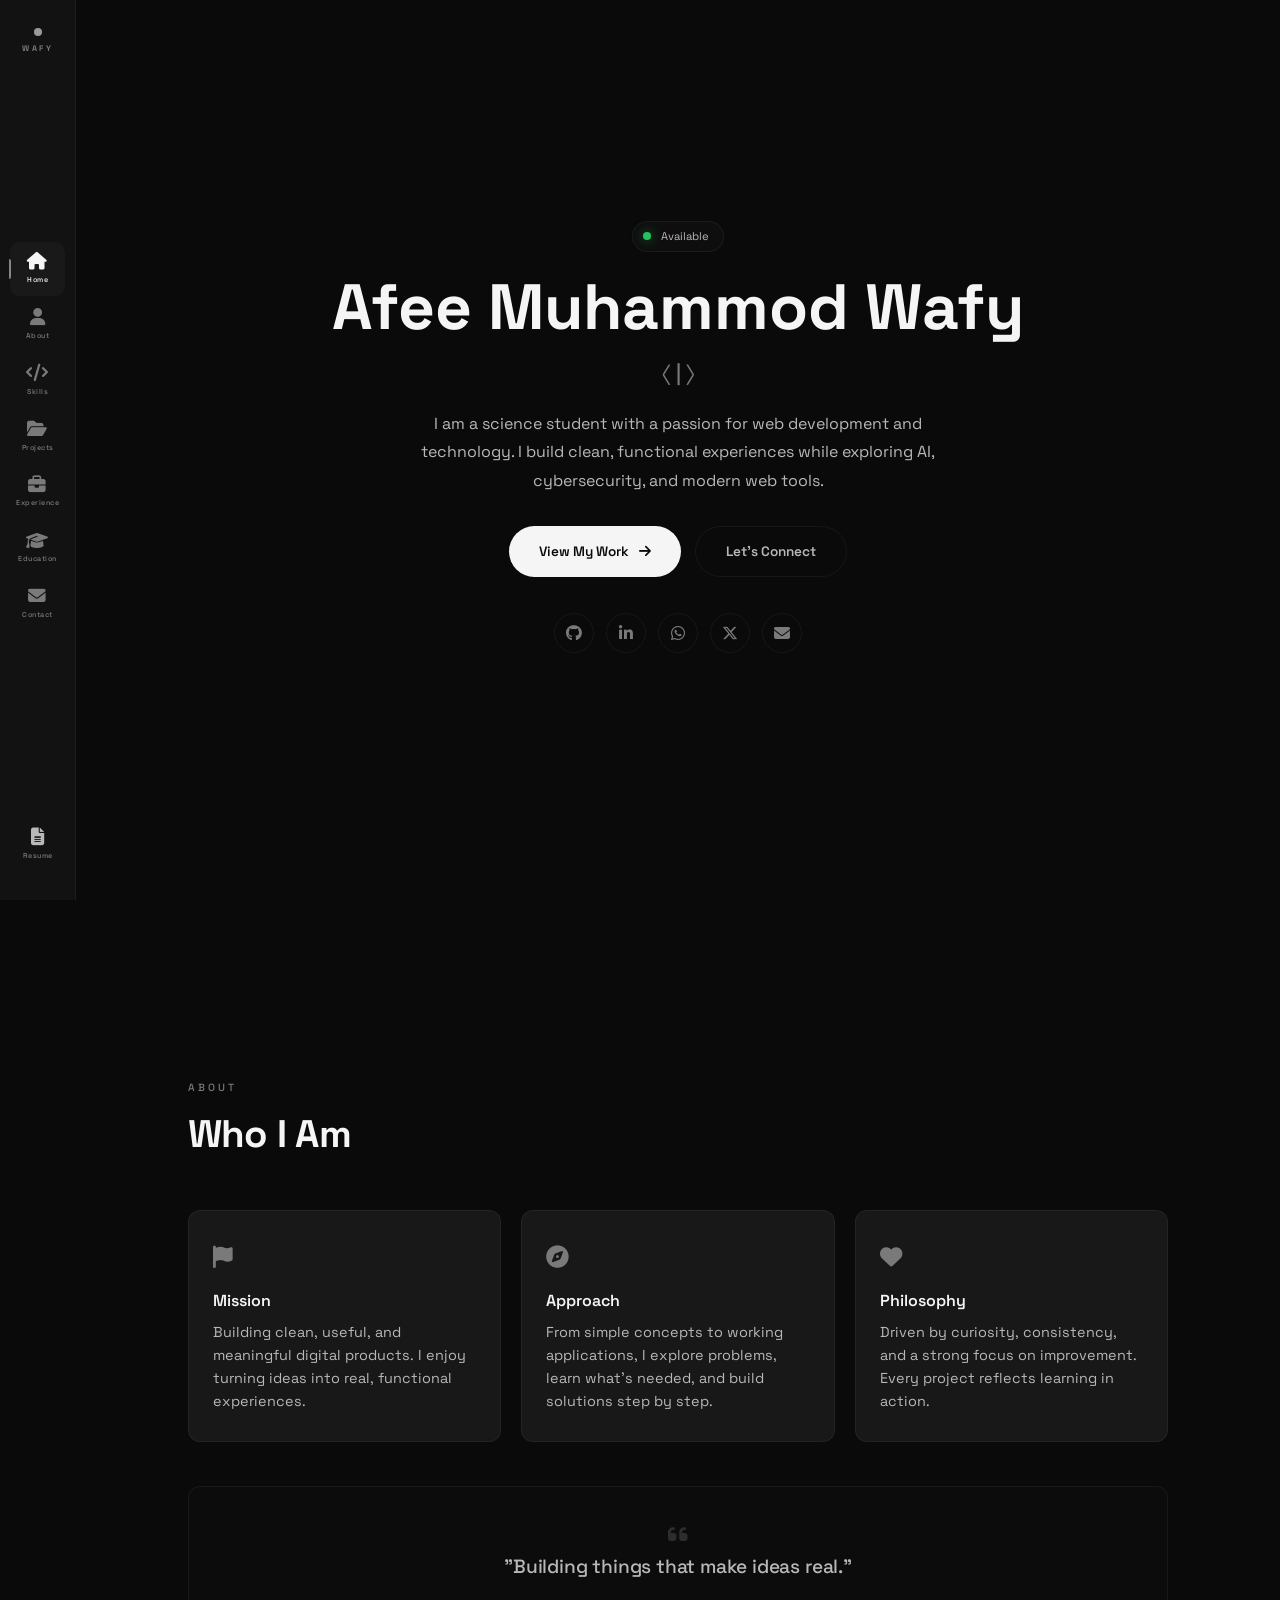
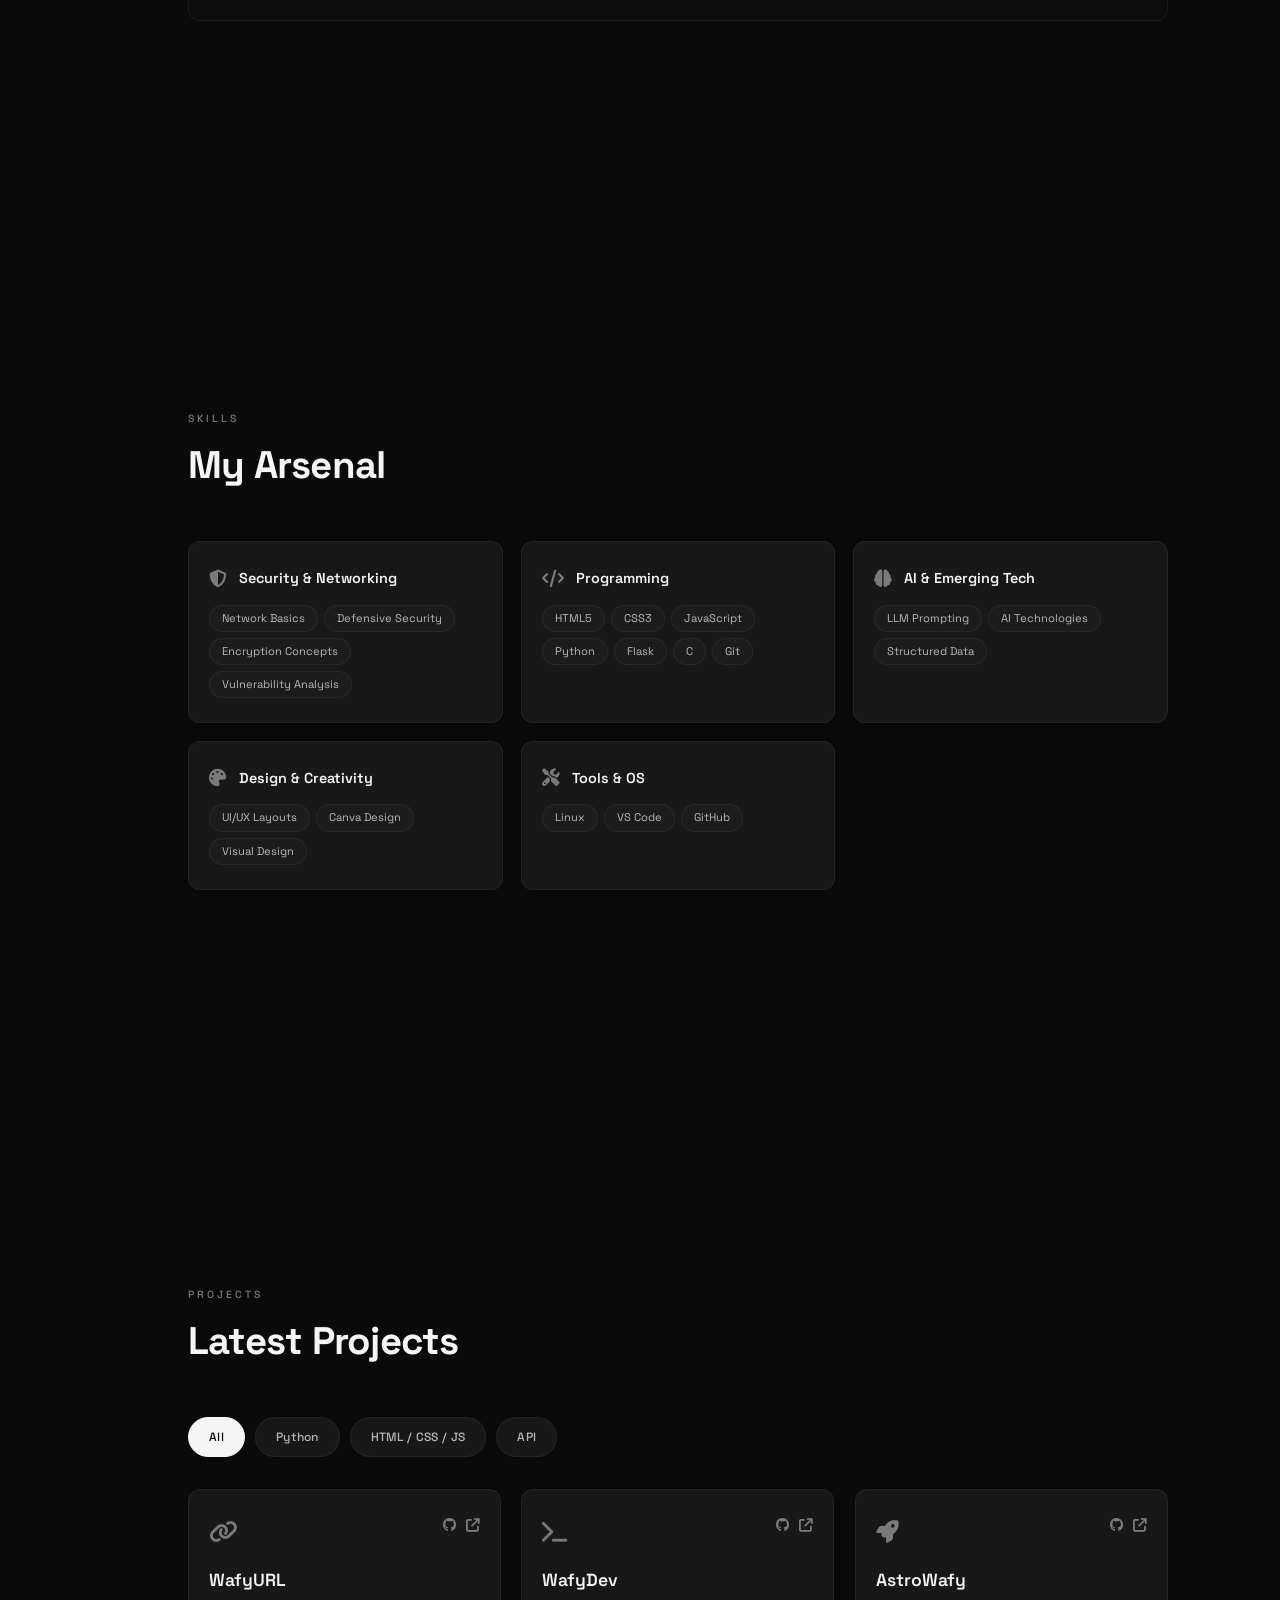
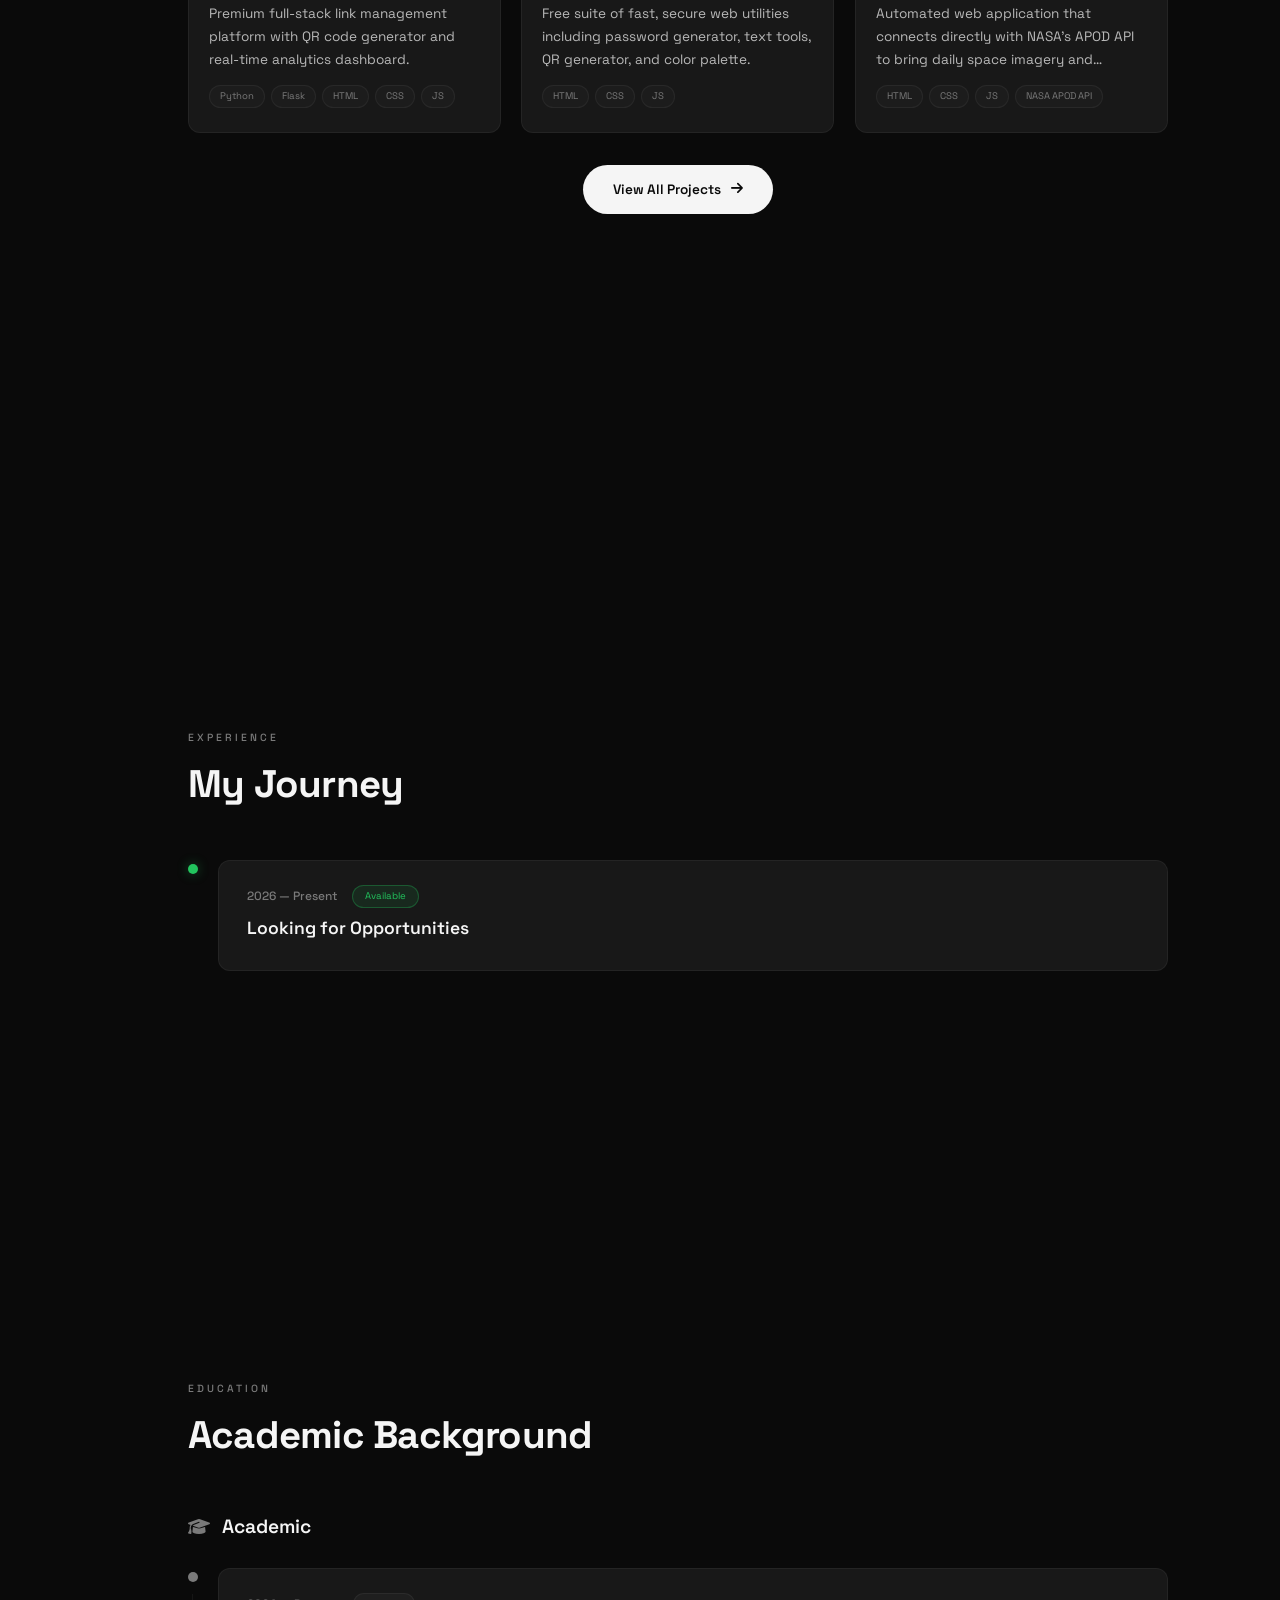
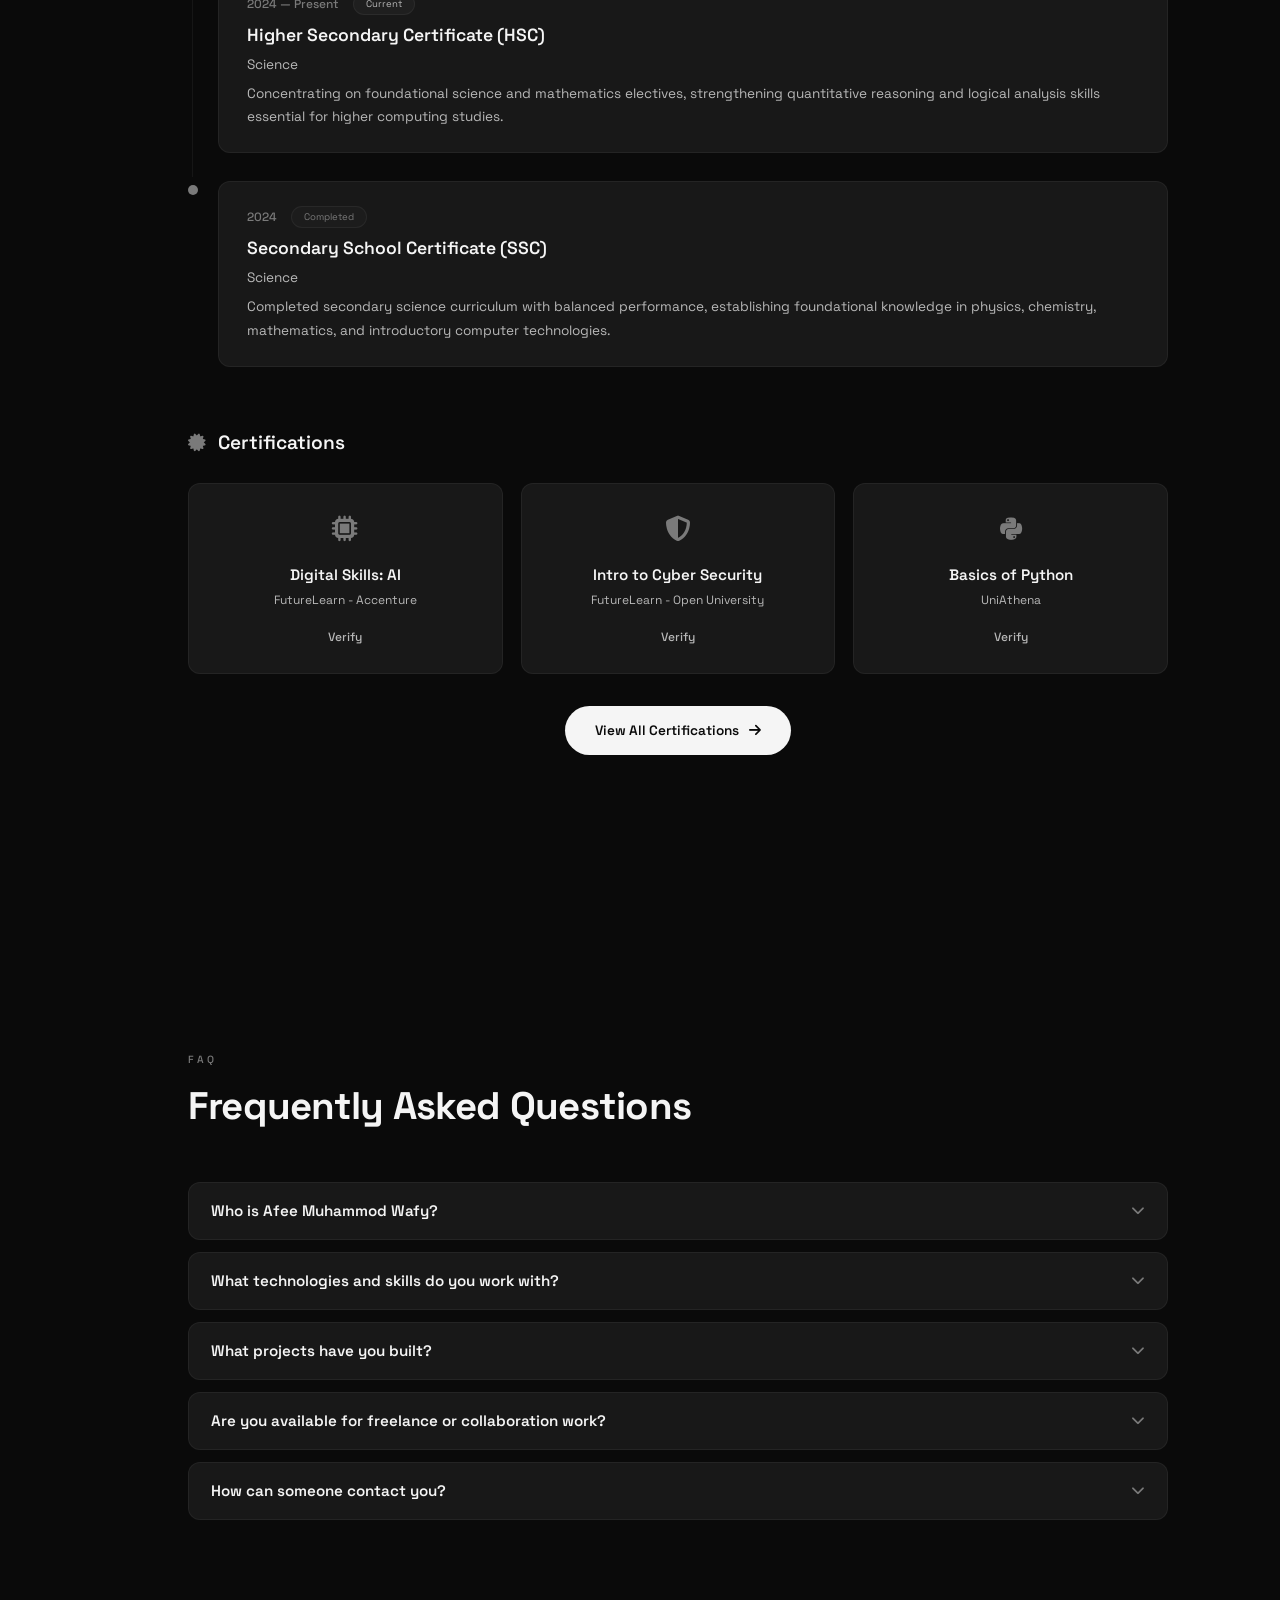
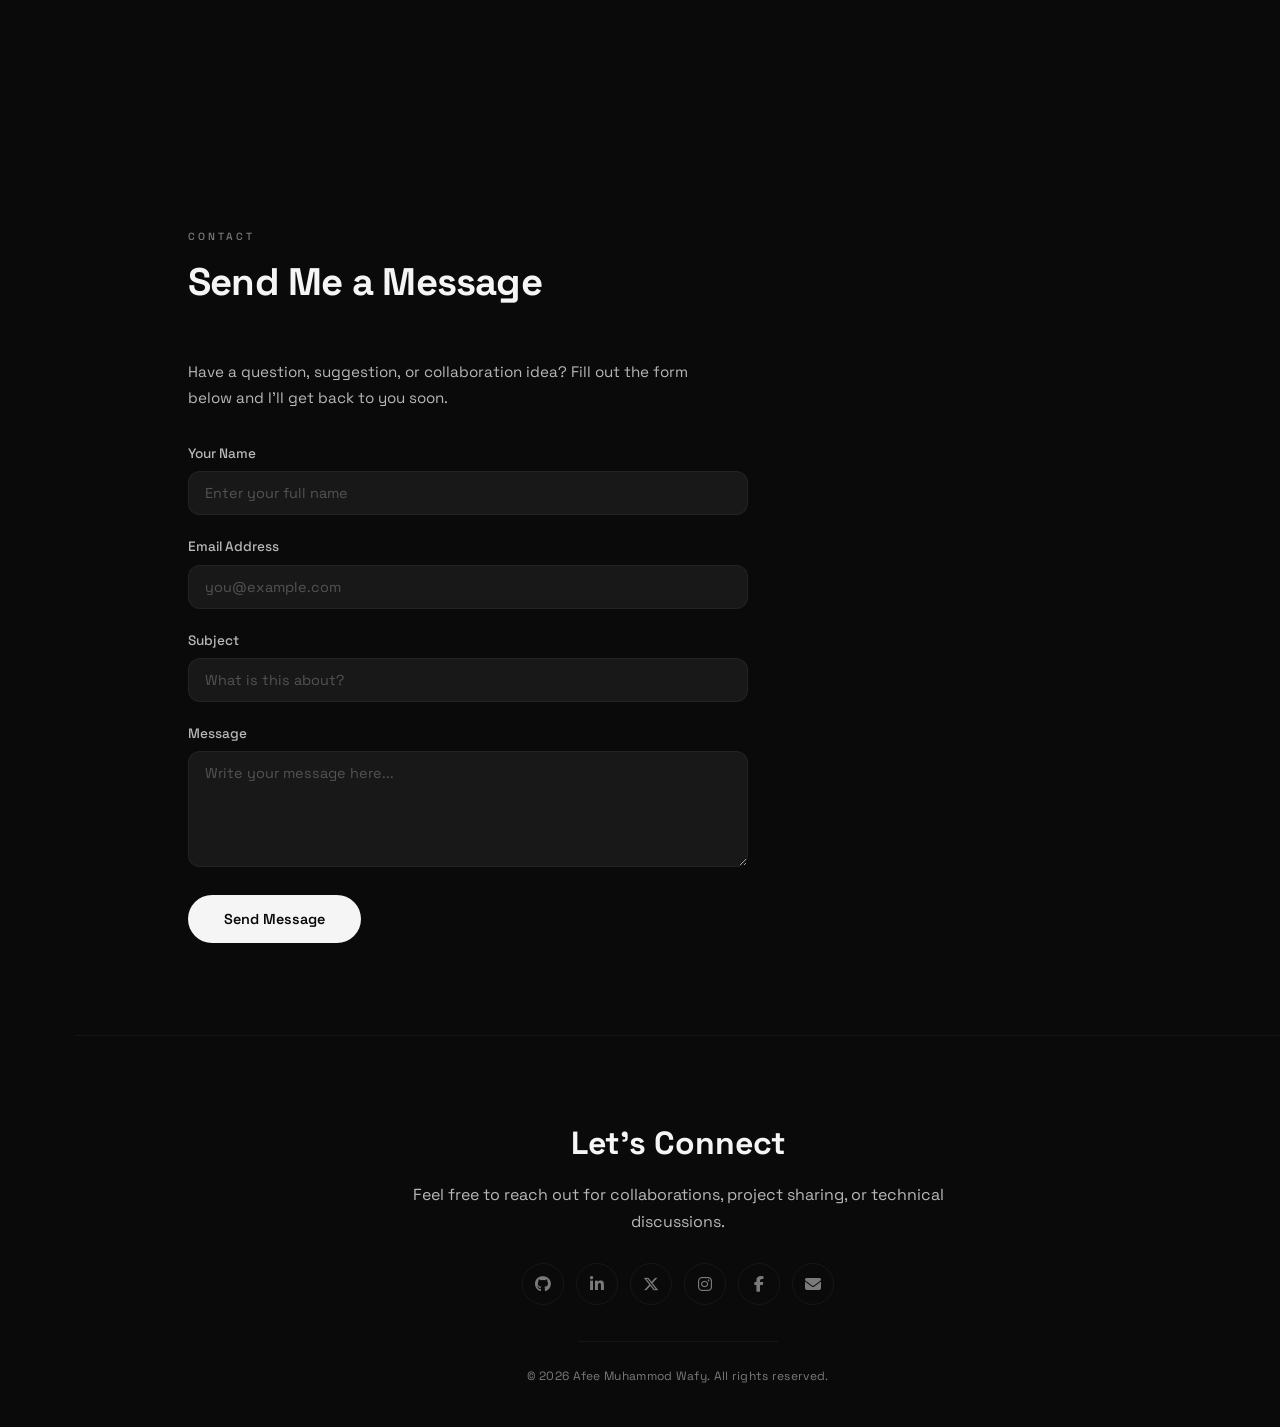
==== commit cfe430bc: "Add files via upload" ====
--- a/index.html
+++ b/index.html
@@ -31,99 +31,9 @@
   <link rel="preconnect" href="https://fonts.gstatic.com" crossorigin />
   <link rel="preload" href="https://fonts.googleapis.com/css2?family=Space+Grotesk:wght@400;500;600;700&display=swap" as="style" />
   <link rel="stylesheet" href="https://fonts.googleapis.com/css2?family=Space+Grotesk:wght@400;500;600;700&display=swap" />
+  <link rel="stylesheet" href="https://cdnjs.cloudflare.com/ajax/libs/font-awesome/6.5.0/css/all.min.css" />
   <link rel="stylesheet" href="/style.css" />
 
-  <!-- FAQ Schema (10 Questions) -->
-  <script type="application/ld+json">
-    {
-      "@context": "https://schema.org",
-      "@type": "FAQPage",
-      "mainEntity": [
-        {
-          "@type": "Question",
-          "name": "Who is Afee Muhammod Wafy?",
-          "acceptedAnswer": {
-            "@type": "Answer",
-            "text": "I am a science student with a deep passion for web development and technology. I enjoy learning new things and building projects that solve real problems. My journey is driven by curiosity and a desire to create meaningful digital experiences."
-          }
-        },
-        {
-          "@type": "Question",
-          "name": "What projects have you built?",
-          "acceptedAnswer": {
-            "@type": "Answer",
-            "text": "I have built three main projects so far: WafyURL, a full-stack link management platform with analytics and QR generation; WafyDev, a suite of developer utilities; and AstroWafy, a NASA APOD API-powered space image viewer. Each project helped me learn new skills and improve my development workflow."
-          }
-        },
-        {
-          "@type": "Question",
-          "name": "Are you available for freelance or collaboration work?",
-          "acceptedAnswer": {
-            "@type": "Answer",
-            "text": "Yes, I am open to part-time freelance work and project-based collaborations. I enjoy working on meaningful projects where I can contribute my skills and learn from others. Feel free to reach out if you have an idea or a project in mind."
-          }
-        },
-        {
-          "@type": "Question",
-          "name": "How can someone contact you?",
-          "acceptedAnswer": {
-            "@type": "Answer",
-            "text": "You can reach me via email at afeemuhammodwafy@yahoo.com or connect with me on LinkedIn. I am also active on GitHub and Twitter, where I share my learning journey and project updates. I try to respond to all messages within 24 hours."
-          }
-        },
-        {
-          "@type": "Question",
-          "name": "What technologies do you use to build your projects?",
-          "acceptedAnswer": {
-            "@type": "Answer",
-            "text": "I work with HTML5, CSS3, JavaScript (ES6+), Python, Flask, Git, and GitHub. For design, I use Canva and follow responsive design principles. I also work with REST APIs and deploy projects on GitHub Pages and custom domains. I am currently exploring authentication, databases, and AI integration."
-          }
-        },
-        {
-          "@type": "Question",
-          "name": "Are your projects open-source?",
-          "acceptedAnswer": {
-            "@type": "Answer",
-            "text": "Yes, all my projects are publicly available on GitHub. I believe in open-source and the power of sharing knowledge. You can explore the source code, suggest improvements, or fork them for your own learning. Feedback and contributions are always welcome."
-          }
-        },
-        {
-          "@type": "Question",
-          "name": "Do you work with APIs?",
-          "acceptedAnswer": {
-            "@type": "Answer",
-            "text": "Yes, I have worked with REST APIs like the NASA APOD API. I am comfortable fetching, parsing, and displaying JSON data in web applications. I enjoy integrating third-party services to add functionality and make projects more interactive."
-          }
-        },
-        {
-          "@type": "Question",
-          "name": "What is your current learning focus?",
-          "acceptedAnswer": {
-            "@type": "Answer",
-            "text": "Currently, I am focusing on full-stack web development, AI integration, and cybersecurity fundamentals. I am also improving my Python and Flask skills. My goal is to become a well-rounded developer who can build secure, scalable, and intelligent applications."
-          }
-        },
-        {
-          "@type": "Question",
-          "name": "Do you follow any coding standards or best practices?",
-          "acceptedAnswer": {
-            "@type": "Answer",
-            "text": "Yes, I follow clean code principles, use semantic HTML, write modular CSS, and ensure my JavaScript is accessible and performant. I also use Git for version control and follow industry-standard practices to keep my code maintainable and scalable."
-          }
-        },
-        {
-          "@type": "Question",
-          "name": "What motivates you to build web projects?",
-          "acceptedAnswer": {
-            "@type": "Answer",
-            "text": "I am motivated by the desire to solve real-world problems through code. Building something from scratch and seeing it work gives me a sense of purpose and creativity. I also enjoy learning new technologies and sharing my knowledge with the developer community."
-          }
-        }
-      ]
-    }
-  </script>
-
-  <!-- Person Schema -->
   <script type="application/ld+json">
     {
       "@context": "https://schema.org",
@@ -143,114 +53,130 @@
     }
   </script>
 
+  <script type="application/ld+json">
+    {
+      "@context": "https://schema.org",
+      "@type": "FAQPage",
+      "mainEntity": [
+        {
+          "@type": "Question",
+          "name": "Who is Afee Muhammod Wafy?",
+          "acceptedAnswer": {
+            "@type": "Answer",
+            "text": "I am a science student with a passion for web development and technology."
+          }
+        },
+        {
+          "@type": "Question",
+          "name": "What technologies and skills do you work with?",
+          "acceptedAnswer": {
+            "@type": "Answer",
+            "text": "I work with HTML, CSS, JavaScript, Python, Flask, Git, GitHub, Linux, and design tools like Canva."
+          }
+        },
+        {
+          "@type": "Question",
+          "name": "What projects have you built?",
+          "acceptedAnswer": {
+            "@type": "Answer",
+            "text": "I have built a link management platform, a web utilities suite, and a NASA APOD viewer."
+          }
+        },
+        {
+          "@type": "Question",
+          "name": "Are you available for freelance or collaboration work?",
+          "acceptedAnswer": {
+            "@type": "Answer",
+            "text": "Yes, I am open to part-time work and project-based collaborations."
+          }
+        },
+        {
+          "@type": "Question",
+          "name": "How can someone contact you?",
+          "acceptedAnswer": {
+            "@type": "Answer",
+            "text": "You can reach me via email at afeemuhammodwafy@yahoo.com or connect with me on LinkedIn."
+          }
+        }
+      ]
+    }
+  </script>
 </head>
 <body>
 
   <a href="#main-content" class="skip-link">Skip to main content</a>
 
-  <!-- Sidebar -->
   <aside class="sidebar" role="navigation" aria-label="Main navigation">
     <div class="sidebar-brand">
-      <a href="/" aria-label="Home" style="text-decoration: none; display: flex; flex-direction: column; align-items: center; gap: 6px;">
-        <span class="brand-dot" aria-hidden="true"></span>
-        <span class="brand-text">WAFY</span>
-      </a>
+      <span class="brand-dot" aria-hidden="true"></span>
+      <span class="brand-text">WAFY</span>
     </div>
     <nav class="sidebar-nav" role="menubar">
       <a href="/" class="nav-link active" data-section="home" role="menuitem" aria-current="page">
-        <svg class="nav-icon" width="20" height="20" viewBox="0 0 24 24" fill="none" stroke="currentColor" stroke-width="1.5" stroke-linecap="round" stroke-linejoin="round"><path d="M3 12l2-2m0 0l7-7 7 7M5 10v10a1 1 0 001 1h3m10-11l2 2m-2-2v10a1 1 0 01-1 1h-3m-4 0a1 1 0 01-1-1v-4a1 1 0 011-1h2a1 1 0 011 1v4a1 1 0 01-1 1m-2 0h2"/></svg>
-        <span>Home</span>
+        <i class="fa-solid fa-house" aria-hidden="true"></i><span>Home</span>
       </a>
       <a href="/#about" class="nav-link" data-section="about" role="menuitem">
-        <svg class="nav-icon" width="20" height="20" viewBox="0 0 24 24" fill="none" stroke="currentColor" stroke-width="1.5" stroke-linecap="round" stroke-linejoin="round"><path d="M16 7a4 4 0 11-8 0 4 4 0 018 0z"/><path d="M12 14a7 7 0 00-7 7h14a7 7 0 00-7-7z"/></svg>
-        <span>About</span>
+        <i class="fa-solid fa-user" aria-hidden="true"></i><span>About</span>
       </a>
       <a href="/#skills" class="nav-link" data-section="skills" role="menuitem">
-        <svg class="nav-icon" width="20" height="20" viewBox="0 0 24 24" fill="none" stroke="currentColor" stroke-width="1.5" stroke-linecap="round" stroke-linejoin="round"><polyline points="16 18 22 12 16 6"/><polyline points="8 6 2 12 8 18"/></svg>
-        <span>Skills</span>
+        <i class="fa-solid fa-code" aria-hidden="true"></i><span>Skills</span>
       </a>
       <a href="/#projects" class="nav-link" data-section="projects" role="menuitem">
-        <svg class="nav-icon" width="20" height="20" viewBox="0 0 24 24" fill="none" stroke="currentColor" stroke-width="1.5" stroke-linecap="round" stroke-linejoin="round"><path d="M22 19a2 2 0 01-2 2H4a2 2 0 01-2-2V5a2 2 0 012-2h5l2 3h9a2 2 0 012 2z"/></svg>
-        <span>Projects</span>
+        <i class="fa-solid fa-folder-open" aria-hidden="true"></i><span>Projects</span>
       </a>
       <a href="/#experience" class="nav-link" data-section="experience" role="menuitem">
-        <svg class="nav-icon" width="20" height="20" viewBox="0 0 24 24" fill="none" stroke="currentColor" stroke-width="1.5" stroke-linecap="round" stroke-linejoin="round"><rect x="2" y="7" width="20" height="14" rx="2" ry="2"/><path d="M16 21V5a2 2 0 00-2-2h-4a2 2 0 00-2 2v16"/></svg>
-        <span>Experience</span>
+        <i class="fa-solid fa-briefcase" aria-hidden="true"></i><span>Experience</span>
       </a>
       <a href="/#education" class="nav-link" data-section="education" role="menuitem">
-        <svg class="nav-icon" width="20" height="20" viewBox="0 0 24 24" fill="none" stroke="currentColor" stroke-width="1.5" stroke-linecap="round" stroke-linejoin="round"><path d="M12 2L2 7l10 5 10-5-10-5z"/><path d="M2 17l10 5 10-5"/><path d="M2 12l10 5 10-5"/></svg>
-        <span>Education</span>
-      </a>
-      <a href="/learning/" class="nav-link" data-section="learning" role="menuitem">
-        <svg class="nav-icon" width="20" height="20" viewBox="0 0 24 24" fill="none" stroke="currentColor" stroke-width="1.5" stroke-linecap="round" stroke-linejoin="round"><path d="M12 2a8 8 0 00-8 8c0 6 8 12 8 12s8-6 8-12a8 8 0 00-8-8z"/><circle cx="12" cy="10" r="3"/></svg>
-        <span>Learning</span>
+        <i class="fa-solid fa-graduation-cap" aria-hidden="true"></i><span>Education</span>
       </a>
       <a href="/#contact" class="nav-link" data-section="contact" role="menuitem">
-        <svg class="nav-icon" width="20" height="20" viewBox="0 0 24 24" fill="none" stroke="currentColor" stroke-width="1.5" stroke-linecap="round" stroke-linejoin="round"><path d="M4 4h16c1.1 0 2 .9 2 2v12c0 1.1-.9 2-2 2H4c-1.1 0-2-.9-2-2V6c0-1.1.9-2 2-2z"/><polyline points="22,6 12,13 2,6"/></svg>
-        <span>Contact</span>
+        <i class="fa-solid fa-envelope" aria-hidden="true"></i><span>Contact</span>
       </a>
     </nav>
     <div class="sidebar-footer">
       <a href="/cv.pdf" download="Afee_Muhammod_Wafy_Resume.pdf" class="sidebar-resume" id="sidebarResume" aria-label="Download resume (PDF)">
-        <svg class="nav-icon" width="20" height="20" viewBox="0 0 24 24" fill="none" stroke="currentColor" stroke-width="1.5" stroke-linecap="round" stroke-linejoin="round"><path d="M14 2H6a2 2 0 00-2 2v16a2 2 0 002 2h12a2 2 0 002-2V8z"/><polyline points="14 2 14 8 20 8"/><line x1="12" y1="18" x2="12" y2="12"/><line x1="9" y1="15" x2="15" y2="15"/></svg>
-        <span>Resume</span>
+        <i class="fa-solid fa-file-lines" aria-hidden="true"></i><span>Resume</span>
       </a>
     </div>
   </aside>
 
-  <!-- Mobile Header -->
   <header class="mobile-header" role="banner">
-    <a href="/" aria-label="Home" style="text-decoration: none; color: var(--text-primary);">
-      <span class="mobile-brand">WAFY</span>
-    </a>
+    <span class="mobile-brand">WAFY</span>
     <button class="mobile-menu-btn" id="menuBtn" aria-label="Toggle navigation menu" aria-expanded="false">
       <span></span><span></span><span></span>
     </button>
   </header>
 
-  <!-- Mobile Nav -->
   <div class="mobile-nav" id="mobileNav" role="navigation" aria-label="Mobile navigation">
     <a href="/" class="mobile-nav-link active" data-section="home" aria-current="page">
-      <svg width="18" height="18" viewBox="0 0 24 24" fill="none" stroke="currentColor" stroke-width="1.5" stroke-linecap="round" stroke-linejoin="round"><path d="M3 12l2-2m0 0l7-7 7 7M5 10v10a1 1 0 001 1h3m10-11l2 2m-2-2v10a1 1 0 01-1 1h-3m-4 0a1 1 0 01-1-1v-4a1 1 0 011-1h2a1 1 0 011 1v4a1 1 0 01-1 1m-2 0h2"/></svg>
-      Home
+      <i class="fa-solid fa-house" aria-hidden="true"></i> Home
     </a>
     <a href="/#about" class="mobile-nav-link" data-section="about">
-      <svg width="18" height="18" viewBox="0 0 24 24" fill="none" stroke="currentColor" stroke-width="1.5" stroke-linecap="round" stroke-linejoin="round"><path d="M16 7a4 4 0 11-8 0 4 4 0 018 0z"/><path d="M12 14a7 7 0 00-7 7h14a7 7 0 00-7-7z"/></svg>
-      About
+      <i class="fa-solid fa-user" aria-hidden="true"></i> About
     </a>
     <a href="/#skills" class="mobile-nav-link" data-section="skills">
-      <svg width="18" height="18" viewBox="0 0 24 24" fill="none" stroke="currentColor" stroke-width="1.5" stroke-linecap="round" stroke-linejoin="round"><polyline points="16 18 22 12 16 6"/><polyline points="8 6 2 12 8 18"/></svg>
-      Skills
+      <i class="fa-solid fa-code" aria-hidden="true"></i> Skills
     </a>
     <a href="/#projects" class="mobile-nav-link" data-section="projects">
-      <svg width="18" height="18" viewBox="0 0 24 24" fill="none" stroke="currentColor" stroke-width="1.5" stroke-linecap="round" stroke-linejoin="round"><path d="M22 19a2 2 0 01-2 2H4a2 2 0 01-2-2V5a2 2 0 012-2h5l2 3h9a2 2 0 012 2z"/></svg>
-      Projects
+      <i class="fa-solid fa-folder-open" aria-hidden="true"></i> Projects
     </a>
     <a href="/#experience" class="mobile-nav-link" data-section="experience">
-      <svg width="18" height="18" viewBox="0 0 24 24" fill="none" stroke="currentColor" stroke-width="1.5" stroke-linecap="round" stroke-linejoin="round"><rect x="2" y="7" width="20" height="14" rx="2" ry="2"/><path d="M16 21V5a2 2 0 00-2-2h-4a2 2 0 00-2 2v16"/></svg>
-      Experience
+      <i class="fa-solid fa-briefcase" aria-hidden="true"></i> Experience
     </a>
     <a href="/#education" class="mobile-nav-link" data-section="education">
-      <svg width="18" height="18" viewBox="0 0 24 24" fill="none" stroke="currentColor" stroke-width="1.5" stroke-linecap="round" stroke-linejoin="round"><path d="M12 2L2 7l10 5 10-5-10-5z"/><path d="M2 17l10 5 10-5"/><path d="M2 12l10 5 10-5"/></svg>
-      Education
-    </a>
-    <a href="/learning/" class="mobile-nav-link" data-section="learning">
-      <svg width="18" height="18" viewBox="0 0 24 24" fill="none" stroke="currentColor" stroke-width="1.5" stroke-linecap="round" stroke-linejoin="round"><path d="M12 2a8 8 0 00-8 8c0 6 8 12 8 12s8-6 8-12a8 8 0 00-8-8z"/><circle cx="12" cy="10" r="3"/></svg>
-      Learning
+      <i class="fa-solid fa-graduation-cap" aria-hidden="true"></i> Education
     </a>
     <a href="/#contact" class="mobile-nav-link" data-section="contact">
-      <svg width="18" height="18" viewBox="0 0 24 24" fill="none" stroke="currentColor" stroke-width="1.5" stroke-linecap="round" stroke-linejoin="round"><path d="M4 4h16c1.1 0 2 .9 2 2v12c0 1.1-.9 2-2 2H4c-1.1 0-2-.9-2-2V6c0-1.1.9-2 2-2z"/><polyline points="22,6 12,13 2,6"/></svg>
-      Contact
-    </a>
-    <a href="/cv.pdf" download="Afee_Muhammod_Wafy_Resume.pdf" class="mobile-nav-link resume-mobile">
-      <svg width="18" height="18" viewBox="0 0 24 24" fill="none" stroke="currentColor" stroke-width="1.5" stroke-linecap="round" stroke-linejoin="round"><path d="M14 2H6a2 2 0 00-2 2v16a2 2 0 002 2h12a2 2 0 002-2V8z"/><polyline points="14 2 14 8 20 8"/><line x1="12" y1="18" x2="12" y2="12"/><line x1="9" y1="15" x2="15" y2="15"/></svg>
-      Resume
+      <i class="fa-solid fa-envelope" aria-hidden="true"></i> Contact
+    </a>
+    <a href="/cv.pdf" download="Afee_Muhammod_Wafy_Resume.pdf" class="mobile-nav-link resume-mobile" id="mobileResume">
+      <i class="fa-solid fa-file-lines" aria-hidden="true"></i> Resume
     </a>
   </div>
 
   <main class="main-content" id="main-content" role="main">
 
-    <!-- Hero Section -->
     <section id="home" class="section hero" aria-labelledby="hero-title">
       <div class="hero-content-center">
         <div class="hero-tag">
@@ -268,8 +194,7 @@
         </p>
         <div class="hero-actions">
           <a href="/#projects" class="btn-primary" aria-label="View my projects">
-            View My Work
-            <svg width="16" height="16" viewBox="0 0 24 24" fill="none" stroke="currentColor" stroke-width="2" stroke-linecap="round" stroke-linejoin="round"><line x1="5" y1="12" x2="19" y2="12"/><polyline points="12 5 19 12 12 19"/></svg>
+            View My Work <i class="fa-solid fa-arrow-right" aria-hidden="true"></i>
           </a>
           <a href="/#contact" class="btn-secondary" aria-label="Scroll to contact section">
             Let's Connect
@@ -277,74 +202,60 @@
         </div>
         <div class="hero-social" aria-label="Social media links">
           <a href="https://github.com/afeemuhammodwafy1" target="_blank" rel="noopener noreferrer" aria-label="GitHub">
-            <svg width="20" height="20" viewBox="0 0 24 24" fill="currentColor"><path d="M12 0C5.37 0 0 5.37 0 12c0 5.31 3.435 9.795 8.205 11.385.6.105.825-.255.825-.57 0-.285-.015-1.23-.015-2.235-3.015.555-3.795-.735-4.035-1.41-.135-.345-.72-1.41-1.23-1.695-.42-.225-1.02-.78-.015-.795.945-.015 1.62.87 1.845 1.23 1.08 1.815 2.805 1.305 3.495.99.105-.78.42-1.305.765-1.605-2.67-.3-5.46-1.335-5.46-5.925 0-1.305.465-2.385 1.23-3.225-.12-.3-.54-1.53.12-3.15 0 0 1.005-.315 3.3 1.23.96-.27 1.98-.405 3-.405s2.04.135 3 .405c2.295-1.56 3.3-1.23 3.3-1.23.66 1.62.24 2.85.12 3.15.765.84 1.23 1.905 1.23 3.225 0 4.605-2.805 5.625-5.475 5.925.435.375.81 1.095.81 2.22 0 1.605-.015 2.895-.015 3.3 0 .315.225.69.825.57A12.02 12.02 0 0024 12c0-6.63-5.37-12-12-12z"/></svg>
+            <i class="fa-brands fa-github"></i>
           </a>
           <a href="https://linkedin.com/in/afeemuhammodwafy1" target="_blank" rel="noopener noreferrer" aria-label="LinkedIn">
-            <svg width="20" height="20" viewBox="0 0 24 24" fill="currentColor"><path d="M20.447 20.452h-3.554v-5.569c0-1.328-.027-3.037-1.852-3.037-1.853 0-2.136 1.445-2.136 2.939v5.667H9.351V9h3.414v1.561h.046c.477-.9 1.637-1.85 3.37-1.85 3.601 0 4.267 2.37 4.267 5.455v6.286zM5.337 7.433c-1.144 0-2.063-.926-2.063-2.065 0-1.138.92-2.063 2.063-2.063 1.14 0 2.064.925 2.064 2.063 0 1.139-.925 2.065-2.064 2.065zm1.782 13.019H3.555V9h3.564v11.452zM22.225 0H1.771C.792 0 0 .774 0 1.729v20.542C0 23.227.792 24 1.771 24h20.451C23.2 24 24 23.227 24 22.271V1.729C24 .774 23.2 0 22.222 0h.003z"/></svg>
+            <i class="fa-brands fa-linkedin-in"></i>
           </a>
           <a href="https://wa.me/8801644568471" target="_blank" rel="noopener noreferrer" aria-label="WhatsApp">
-            <svg width="20" height="20" viewBox="0 0 24 24" fill="currentColor"><path d="M17.472 14.382c-.297-.149-1.758-.867-2.03-.967-.273-.099-.471-.148-.67.15-.197.297-.767.966-.94 1.164-.173.199-.347.223-.644.075-.297-.15-1.255-.463-2.39-1.475-.883-.788-1.48-1.761-1.653-2.059-.173-.297-.018-.458.13-.606.134-.133.298-.347.446-.52.149-.174.198-.298.298-.497.099-.198.05-.371-.025-.52-.075-.149-.669-1.612-.916-2.207-.242-.579-.487-.5-.669-.51-.173-.008-.371-.01-.57-.01-.198 0-.52.074-.792.372-.272.297-1.04 1.016-1.04 2.479 0 1.462 1.065 2.875 1.213 3.074.149.198 2.096 3.2 5.077 4.487.709.306 1.262.489 1.694.625.712.227 1.36.195 1.871.118.571-.085 1.758-.719 2.006-1.413.248-.694.248-1.289.173-1.413-.074-.124-.272-.198-.57-.347m-5.421 7.403h-.004a9.87 9.87 0 01-5.031-1.378l-.361-.214-3.741.982.998-3.648-.235-.374a9.86 9.86 0 01-1.51-5.26c.001-5.45 4.436-9.884 9.888-9.884 2.64 0 5.122 1.03 6.988 2.898a9.825 9.825 0 012.893 6.994c-.003 5.45-4.437 9.884-9.885 9.884m8.413-18.297A11.815 11.815 0 0012.05 0C5.495 0 .16 5.335.157 11.892c0 2.096.547 4.142 1.588 5.945L.057 24l6.305-1.654a11.882 11.882 0 005.683 1.448h.005c6.554 0 11.89-5.335 11.893-11.893a11.821 11.821 0 00-3.48-8.413z"/></svg>
+            <i class="fa-brands fa-whatsapp"></i>
           </a>
           <a href="https://twitter.com/muhammodwafy" target="_blank" rel="noopener noreferrer" aria-label="Twitter">
-            <svg width="20" height="20" viewBox="0 0 24 24" fill="currentColor"><path d="M18.244 2.25h3.308l-7.227 8.26 8.502 11.24H16.17l-5.214-6.817L4.99 21.75H1.68l7.73-8.835L1.254 2.25H8.08l4.713 6.231zm-1.161 17.52h1.833L7.084 4.126H5.117z"/></svg>
+            <i class="fa-brands fa-x-twitter"></i>
           </a>
           <a href="mailto:afeemuhammodwafy@yahoo.com" aria-label="Email">
-            <svg width="20" height="20" viewBox="0 0 24 24" fill="none" stroke="currentColor" stroke-width="1.5" stroke-linecap="round" stroke-linejoin="round"><path d="M4 4h16c1.1 0 2 .9 2 2v12c0 1.1-.9 2-2 2H4c-1.1 0-2-.9-2-2V6c0-1.1.9-2 2-2z"/><polyline points="22,6 12,13 2,6"/></svg>
+            <i class="fa-solid fa-envelope"></i>
           </a>
         </div>
       </div>
       <div class="scroll-indicator" id="scrollIndicator" aria-hidden="true">
-        <span>Scroll</span>
-        <svg width="12" height="12" viewBox="0 0 24 24" fill="none" stroke="currentColor" stroke-width="2" stroke-linecap="round" stroke-linejoin="round"><polyline points="6 9 12 15 18 9"/></svg>
-      </div>
-    </section>
-
-    <!-- About Section -->
+        <span>Scroll</span><i class="fa-solid fa-chevron-down"></i>
+      </div>
+    </section>
+
     <section id="about" class="section" aria-labelledby="about-title">
       <div class="section-label">About</div>
       <h2 class="section-title" id="about-title">Who I Am</h2>
-      <div class="about-card full-width" style="grid-column: 1 / -1; background: var(--bg-card); border: 1px solid var(--border); border-radius: var(--radius); padding: 28px 24px; margin-bottom: 28px;">
-        <p style="font-size: 1.05rem; line-height: 1.8; color: var(--text-secondary);">
-          I'm Afee Muhammod Wafy — but you can call me <strong style="color: var(--text-primary);">Wafy</strong>. 
-          I'm a science student who codes not because I have to, but because I enjoy 
-          building things that work. I believe the best developers are curious, consistent, 
-          and never stop learning. I'm currently exploring AI, cybersecurity, and 
-          full-stack web development through hands-on projects.
-        </p>
-      </div>
       <div class="about-grid">
         <div class="about-card">
-          <div class="about-icon" aria-hidden="true">
-            <svg width="24" height="24" viewBox="0 0 24 24" fill="none" stroke="currentColor" stroke-width="1.5" stroke-linecap="round" stroke-linejoin="round"><path d="M4 15s1-1 4-1 5 2 8 2 4-1 4-1V3s-1 1-4 1-5-2-8-2-4 1-4 1z"/><line x1="4" y1="22" x2="4" y2="15"/></svg>
-          </div>
+          <div class="about-icon" aria-hidden="true"><i class="fa-solid fa-flag"></i></div>
           <h3>Mission</h3>
           <p>Building clean, useful, and meaningful digital products. I enjoy turning ideas into real, functional experiences.</p>
         </div>
         <div class="about-card">
-          <div class="about-icon" aria-hidden="true">
-            <svg width="24" height="24" viewBox="0 0 24 24" fill="none" stroke="currentColor" stroke-width="1.5" stroke-linecap="round" stroke-linejoin="round"><circle cx="12" cy="12" r="10"/><polyline points="12 6 12 12 16 14"/></svg>
-          </div>
+          <div class="about-icon" aria-hidden="true"><i class="fa-solid fa-compass"></i></div>
           <h3>Approach</h3>
           <p>From simple concepts to working applications, I explore problems, learn what's needed, and build solutions step by step.</p>
         </div>
         <div class="about-card">
-          <div class="about-icon" aria-hidden="true">
-            <svg width="24" height="24" viewBox="0 0 24 24" fill="none" stroke="currentColor" stroke-width="1.5" stroke-linecap="round" stroke-linejoin="round"><path d="M20.84 4.61a5.5 5.5 0 00-7.78 0L12 5.67l-1.06-1.06a5.5 5.5 0 00-7.78 7.78l1.06 1.06L12 21.23l7.78-7.78 1.06-1.06a5.5 5.5 0 000-7.78z"/></svg>
-          </div>
+          <div class="about-icon" aria-hidden="true"><i class="fa-solid fa-heart"></i></div>
           <h3>Philosophy</h3>
           <p>Driven by curiosity, consistency, and a strong focus on improvement. Every project reflects learning in action.</p>
         </div>
       </div>
-    </section>
-
-    <!-- Skills Section -->
+      <div class="about-quote-block">
+        <i class="fa-solid fa-quote-left" aria-hidden="true"></i>
+        <p>"Building things that make ideas real."</p>
+      </div>
+    </section>
+
     <section id="skills" class="section" aria-labelledby="skills-title">
       <div class="section-label">Skills</div>
       <h2 class="section-title" id="skills-title">My Arsenal</h2>
       <div class="skills-grid">
         <div class="skill-group">
           <div class="skill-group-header">
-            <svg width="20" height="20" viewBox="0 0 24 24" fill="none" stroke="currentColor" stroke-width="1.5" stroke-linecap="round" stroke-linejoin="round"><path d="M12 22s8-4 8-10V5l-8-3-8 3v7c0 6 8 10 8 10z"/></svg>
+            <i class="fa-solid fa-shield-halved" aria-hidden="true"></i>
             <h3>Security & Networking</h3>
           </div>
           <div class="skill-tags">
@@ -356,7 +267,7 @@
         </div>
         <div class="skill-group">
           <div class="skill-group-header">
-            <svg width="20" height="20" viewBox="0 0 24 24" fill="none" stroke="currentColor" stroke-width="1.5" stroke-linecap="round" stroke-linejoin="round"><polyline points="16 18 22 12 16 6"/><polyline points="8 6 2 12 8 18"/></svg>
+            <i class="fa-solid fa-code" aria-hidden="true"></i>
             <h3>Programming</h3>
           </div>
           <div class="skill-tags">
@@ -371,7 +282,7 @@
         </div>
         <div class="skill-group">
           <div class="skill-group-header">
-            <svg width="20" height="20" viewBox="0 0 24 24" fill="none" stroke="currentColor" stroke-width="1.5" stroke-linecap="round" stroke-linejoin="round"><path d="M12 2a8 8 0 00-8 8c0 6 8 12 8 12s8-6 8-12a8 8 0 00-8-8z"/><circle cx="12" cy="10" r="3"/></svg>
+            <i class="fa-solid fa-brain" aria-hidden="true"></i>
             <h3>AI & Emerging Tech</h3>
           </div>
           <div class="skill-tags">
@@ -382,7 +293,7 @@
         </div>
         <div class="skill-group">
           <div class="skill-group-header">
-            <svg width="20" height="20" viewBox="0 0 24 24" fill="none" stroke="currentColor" stroke-width="1.5" stroke-linecap="round" stroke-linejoin="round"><rect x="2" y="2" width="20" height="20" rx="2"/><circle cx="8.5" cy="8.5" r="1.5"/><polyline points="21 15 16 10 5 21"/></svg>
+            <i class="fa-solid fa-palette" aria-hidden="true"></i>
             <h3>Design & Creativity</h3>
           </div>
           <div class="skill-tags">
@@ -393,7 +304,7 @@
         </div>
         <div class="skill-group">
           <div class="skill-group-header">
-            <svg width="20" height="20" viewBox="0 0 24 24" fill="none" stroke="currentColor" stroke-width="1.5" stroke-linecap="round" stroke-linejoin="round"><path d="M14.7 6.3a1 1 0 000 1.4l1.6 1.6a1 1 0 001.4 0l3.77-3.77a6 6 0 01-7.94 7.94l-6.91 6.91a2.12 2.12 0 01-3-3l6.91-6.91a6 6 0 017.94-7.94l-3.76 3.76z"/></svg>
+            <i class="fa-solid fa-tools" aria-hidden="true"></i>
             <h3>Tools & OS</h3>
           </div>
           <div class="skill-tags">
@@ -405,45 +316,33 @@
       </div>
     </section>
 
-    <!-- Projects Section -->
     <section id="projects" class="section" aria-labelledby="projects-title">
       <div class="section-label">Projects</div>
       <h2 class="section-title" id="projects-title">Latest Projects</h2>
+
+      <!-- Filter Bar -->
       <div class="filter-bar" role="group" aria-label="Filter projects by technology">
         <button class="filter-btn active" data-filter="all">All</button>
         <button class="filter-btn" data-filter="python">Python</button>
         <button class="filter-btn" data-filter="html-css-js">HTML / CSS / JS</button>
         <button class="filter-btn" data-filter="api">API</button>
       </div>
+
       <div class="projects-grid" id="homeProjects">
         <div class="project-card" data-tags="python flask html css js">
           <div class="project-top">
-            <div class="project-icon" aria-hidden="true">
-              <svg width="24" height="24" viewBox="0 0 24 24" fill="none" stroke="currentColor" stroke-width="1.5" stroke-linecap="round" stroke-linejoin="round"><path d="M10 13a5 5 0 007.54.54l3-3a5 5 0 00-7.07-7.07l-1.72 1.71"/><path d="M14 11a5 5 0 00-7.54-.54l-3 3a5 5 0 007.07 7.07l1.71-1.71"/></svg>
-            </div>
+            <div class="project-icon" aria-hidden="true"><i class="fa-solid fa-link"></i></div>
             <div class="project-links-top">
               <a href="https://github.com/afeemuhammodwafy1/wafyurl" target="_blank" rel="noopener noreferrer" aria-label="GitHub">
-                <svg width="18" height="18" viewBox="0 0 24 24" fill="currentColor"><path d="M12 0C5.37 0 0 5.37 0 12c0 5.31 3.435 9.795 8.205 11.385.6.105.825-.255.825-.57 0-.285-.015-1.23-.015-2.235-3.015.555-3.795-.735-4.035-1.41-.135-.345-.72-1.41-1.23-1.695-.42-.225-1.02-.78-.015-.795.945-.015 1.62.87 1.845 1.23 1.08 1.815 2.805 1.305 3.495.99.105-.78.42-1.305.765-1.605-2.67-.3-5.46-1.335-5.46-5.925 0-1.305.465-2.385 1.23-3.225-.12-.3-.54-1.53.12-3.15 0 0 1.005-.315 3.3 1.23.96-.27 1.98-.405 3-.405s2.04.135 3 .405c2.295-1.56 3.3-1.23 3.3-1.23.66 1.62.24 2.85.12 3.15.765.84 1.23 1.905 1.23 3.225 0 4.605-2.805 5.625-5.475 5.925.435.375.81 1.095.81 2.22 0 1.605-.015 2.895-.015 3.3 0 .315.225.69.825.57A12.02 12.02 0 0024 12c0-6.63-5.37-12-12-12z"/></svg>
+                <i class="fa-brands fa-github"></i>
               </a>
               <a href="https://url.amwafy.xyz/" target="_blank" rel="noopener noreferrer" aria-label="Live demo">
-                <svg width="18" height="18" viewBox="0 0 24 24" fill="none" stroke="currentColor" stroke-width="2" stroke-linecap="round" stroke-linejoin="round"><path d="M18 13v6a2 2 0 01-2 2H5a2 2 0 01-2-2V8a2 2 0 012-2h6"/><polyline points="15 3 21 3 21 9"/><line x1="10" y1="14" x2="21" y2="3"/></svg>
+                <i class="fa-solid fa-arrow-up-right-from-square"></i>
               </a>
             </div>
           </div>
           <h3 class="project-title">WafyURL</h3>
           <p class="project-desc">Premium full-stack link management platform with QR code generator and real-time analytics dashboard.</p>
-          <p class="project-problem" style="font-size: 0.85rem; color: var(--text-secondary); margin-top: 6px;">
-            <span style="font-weight: 600; color: var(--text-primary);">Problem:</span> 
-            Existing link shorteners lacked analytics and QR features.
-          </p>
-          <p class="project-solution" style="font-size: 0.85rem; color: var(--text-secondary); margin-top: 2px;">
-            <span style="font-weight: 600; color: var(--text-primary);">Solution:</span> 
-            Built a full-stack platform with Flask, real-time dashboard, and dynamic QR generation.
-          </p>
-          <p class="project-learn" style="font-size: 0.8rem; color: var(--text-muted); margin-top: 6px; border-top: 1px solid var(--border); padding-top: 8px;">
-            <span style="font-weight: 500; color: var(--text-secondary);">What I learned:</span> 
-            Flask routing, database modeling, chart.js, and deployment.
-          </p>
           <div class="project-tags">
             <span>Python</span>
             <span>Flask</span>
@@ -452,68 +351,42 @@
             <span>JS</span>
           </div>
         </div>
+
         <div class="project-card" data-tags="html css js">
           <div class="project-top">
-            <div class="project-icon" aria-hidden="true">
-              <svg width="24" height="24" viewBox="0 0 24 24" fill="none" stroke="currentColor" stroke-width="1.5" stroke-linecap="round" stroke-linejoin="round"><polyline points="4 17 10 11 4 5"/><line x1="12" y1="19" x2="20" y2="19"/></svg>
-            </div>
+            <div class="project-icon" aria-hidden="true"><i class="fa-solid fa-terminal"></i></div>
             <div class="project-links-top">
               <a href="https://github.com/afeemuhammodwafy1/wafydev" target="_blank" rel="noopener noreferrer" aria-label="GitHub">
-                <svg width="18" height="18" viewBox="0 0 24 24" fill="currentColor"><path d="M12 0C5.37 0 0 5.37 0 12c0 5.31 3.435 9.795 8.205 11.385.6.105.825-.255.825-.57 0-.285-.015-1.23-.015-2.235-3.015.555-3.795-.735-4.035-1.41-.135-.345-.72-1.41-1.23-1.695-.42-.225-1.02-.78-.015-.795.945-.015 1.62.87 1.845 1.23 1.08 1.815 2.805 1.305 3.495.99.105-.78.42-1.305.765-1.605-2.67-.3-5.46-1.335-5.46-5.925 0-1.305.465-2.385 1.23-3.225-.12-.3-.54-1.53.12-3.15 0 0 1.005-.315 3.3 1.23.96-.27 1.98-.405 3-.405s2.04.135 3 .405c2.295-1.56 3.3-1.23 3.3-1.23.66 1.62.24 2.85.12 3.15.765.84 1.23 1.905 1.23 3.225 0 4.605-2.805 5.625-5.475 5.925.435.375.81 1.095.81 2.22 0 1.605-.015 2.895-.015 3.3 0 .315.225.69.825.57A12.02 12.02 0 0024 12c0-6.63-5.37-12-12-12z"/></svg>
+                <i class="fa-brands fa-github"></i>
               </a>
               <a href="https://afeemuhammodwafy1.github.io/wafydev/" target="_blank" rel="noopener noreferrer" aria-label="Live demo">
-                <svg width="18" height="18" viewBox="0 0 24 24" fill="none" stroke="currentColor" stroke-width="2" stroke-linecap="round" stroke-linejoin="round"><path d="M18 13v6a2 2 0 01-2 2H5a2 2 0 01-2-2V8a2 2 0 012-2h6"/><polyline points="15 3 21 3 21 9"/><line x1="10" y1="14" x2="21" y2="3"/></svg>
+                <i class="fa-solid fa-arrow-up-right-from-square"></i>
               </a>
             </div>
           </div>
           <h3 class="project-title">WafyDev</h3>
           <p class="project-desc">Free suite of fast, secure web utilities including password generator, text tools, QR generator, and color palette.</p>
-          <p class="project-problem" style="font-size: 0.85rem; color: var(--text-secondary); margin-top: 6px;">
-            <span style="font-weight: 600; color: var(--text-primary);">Problem:</span> 
-            Developers often need quick tools but don't want to rely on external sites.
-          </p>
-          <p class="project-solution" style="font-size: 0.85rem; color: var(--text-secondary); margin-top: 2px;">
-            <span style="font-weight: 600; color: var(--text-primary);">Solution:</span> 
-            Built a lightweight suite with essential utilities that work offline and respect user privacy.
-          </p>
-          <p class="project-learn" style="font-size: 0.8rem; color: var(--text-muted); margin-top: 6px; border-top: 1px solid var(--border); padding-top: 8px;">
-            <span style="font-weight: 500; color: var(--text-secondary);">What I learned:</span> 
-            Client-side JavaScript, localStorage, and building privacy-first tools.
-          </p>
           <div class="project-tags">
             <span>HTML</span>
             <span>CSS</span>
             <span>JS</span>
           </div>
         </div>
+
         <div class="project-card" data-tags="html css js api">
           <div class="project-top">
-            <div class="project-icon" aria-hidden="true">
-              <svg width="24" height="24" viewBox="0 0 24 24" fill="none" stroke="currentColor" stroke-width="1.5" stroke-linecap="round" stroke-linejoin="round"><path d="M12 2L2 7l10 5 10-5-10-5z"/><path d="M2 17l10 5 10-5"/><path d="M2 12l10 5 10-5"/></svg>
-            </div>
+            <div class="project-icon" aria-hidden="true"><i class="fa-solid fa-rocket"></i></div>
             <div class="project-links-top">
               <a href="https://github.com/afeemuhammodwafy1/astrowafy" target="_blank" rel="noopener noreferrer" aria-label="GitHub">
-                <svg width="18" height="18" viewBox="0 0 24 24" fill="currentColor"><path d="M12 0C5.37 0 0 5.37 0 12c0 5.31 3.435 9.795 8.205 11.385.6.105.825-.255.825-.57 0-.285-.015-1.23-.015-2.235-3.015.555-3.795-.735-4.035-1.41-.135-.345-.72-1.41-1.23-1.695-.42-.225-1.02-.78-.015-.795.945-.015 1.62.87 1.845 1.23 1.08 1.815 2.805 1.305 3.495.99.105-.78.42-1.305.765-1.605-2.67-.3-5.46-1.335-5.46-5.925 0-1.305.465-2.385 1.23-3.225-.12-.3-.54-1.53.12-3.15 0 0 1.005-.315 3.3 1.23.96-.27 1.98-.405 3-.405s2.04.135 3 .405c2.295-1.56 3.3-1.23 3.3-1.23.66 1.62.24 2.85.12 3.15.765.84 1.23 1.905 1.23 3.225 0 4.605-2.805 5.625-5.475 5.925.435.375.81 1.095.81 2.22 0 1.605-.015 2.895-.015 3.3 0 .315.225.69.825.57A12.02 12.02 0 0024 12c0-6.63-5.37-12-12-12z"/></svg>
+                <i class="fa-brands fa-github"></i>
               </a>
               <a href="https://astro.amwafy.xyz/" target="_blank" rel="noopener noreferrer" aria-label="Live demo">
-                <svg width="18" height="18" viewBox="0 0 24 24" fill="none" stroke="currentColor" stroke-width="2" stroke-linecap="round" stroke-linejoin="round"><path d="M18 13v6a2 2 0 01-2 2H5a2 2 0 01-2-2V8a2 2 0 012-2h6"/><polyline points="15 3 21 3 21 9"/><line x1="10" y1="14" x2="21" y2="3"/></svg>
+                <i class="fa-solid fa-arrow-up-right-from-square"></i>
               </a>
             </div>
           </div>
           <h3 class="project-title">AstroWafy</h3>
           <p class="project-desc">Automated web application that connects directly with NASA's APOD API to bring daily space imagery and astronomical data.</p>
-          <p class="project-problem" style="font-size: 0.85rem; color: var(--text-secondary); margin-top: 6px;">
-            <span style="font-weight: 600; color: var(--text-primary);">Problem:</span> 
-            Space enthusiasts need a simple way to access NASA's daily astronomy content.
-          </p>
-          <p class="project-solution" style="font-size: 0.85rem; color: var(--text-secondary); margin-top: 2px;">
-            <span style="font-weight: 600; color: var(--text-primary);">Solution:</span> 
-            Built a clean, responsive interface that fetches and displays APOD data with explanations.
-          </p>
-          <p class="project-learn" style="font-size: 0.8rem; color: var(--text-muted); margin-top: 6px; border-top: 1px solid var(--border); padding-top: 8px;">
-            <span style="font-weight: 500; color: var(--text-secondary);">What I learned:</span> 
-            API integration, JSON parsing, dynamic content rendering, and responsive image handling.
-          </p>
           <div class="project-tags">
             <span>HTML</span>
             <span>CSS</span>
@@ -524,13 +397,11 @@
       </div>
       <div class="projects-view-all">
         <a href="/projects/" class="btn-primary">
-          View All Projects
-          <svg width="16" height="16" viewBox="0 0 24 24" fill="none" stroke="currentColor" stroke-width="2" stroke-linecap="round" stroke-linejoin="round"><line x1="5" y1="12" x2="19" y2="12"/><polyline points="12 5 19 12 12 19"/></svg>
+          View All Projects <i class="fa-solid fa-arrow-right" aria-hidden="true"></i>
         </a>
       </div>
     </section>
 
-    <!-- Experience Section -->
     <section id="experience" class="section" aria-labelledby="exp-title">
       <div class="section-label">Experience</div>
       <h2 class="section-title" id="exp-title">My Journey</h2>
@@ -549,14 +420,12 @@
       </div>
     </section>
 
-    <!-- Education Section -->
     <section id="education" class="section" aria-labelledby="education-title">
       <div class="section-label">Education</div>
       <h2 class="section-title" id="education-title">Academic Background</h2>
 
       <h3 class="edu-sub-heading">
-        <svg width="20" height="20" viewBox="0 0 24 24" fill="none" stroke="currentColor" stroke-width="1.5" stroke-linecap="round" stroke-linejoin="round"><path d="M12 2L2 7l10 5 10-5-10-5z"/><path d="M2 17l10 5 10-5"/><path d="M2 12l10 5 10-5"/></svg>
-        Academic
+        <i class="fa-solid fa-graduation-cap" aria-hidden="true"></i> Academic
       </h3>
       <div class="edu-timeline">
         <div class="edu-item">
@@ -585,91 +454,24 @@
         </div>
       </div>
 
-      <!-- Learning Section (Expandable) -->
-      <div style="margin-top: 48px;">
-        <div style="display: flex; align-items: center; justify-content: space-between; flex-wrap: wrap; gap: 12px; margin-bottom: 16px;">
-          <h3 class="edu-sub-heading" style="display: flex; align-items: center; gap: 12px; margin: 0; font-size: 1.2rem; font-weight: 600; color: var(--text-primary);">
-            <svg width="22" height="22" viewBox="0 0 24 24" fill="none" stroke="currentColor" stroke-width="1.5" stroke-linecap="round" stroke-linejoin="round">
-              <path d="M12 2a8 8 0 00-8 8c0 6 8 12 8 12s8-6 8-12a8 8 0 00-8-8z"/>
-              <circle cx="12" cy="10" r="3"/>
-            </svg>
-            Learning
-            <span style="font-size: 0.7rem; font-weight: 400; color: var(--text-muted); background: rgba(255,255,255,0.03); padding: 2px 12px; border-radius: 50px; border: 1px solid var(--border);">1st Semester</span>
-          </h3>
-          <a href="/learning/" style="color: var(--text-secondary); font-size: 0.85rem; text-decoration: none; display: inline-flex; align-items: center; gap: 6px; transition: var(--transition); border-bottom: 1px solid transparent;">
-            View Full Learning Journey
-            <svg width="14" height="14" viewBox="0 0 24 24" fill="none" stroke="currentColor" stroke-width="2" stroke-linecap="round" stroke-linejoin="round"><line x1="5" y1="12" x2="19" y2="12"/><polyline points="12 5 19 12 12 19"/></svg>
-          </a>
-        </div>
-
-        <!-- 3 Important Courses -->
-        <div style="display: grid; grid-template-columns: repeat(auto-fit, minmax(200px, 1fr)); gap: 12px; margin-bottom: 8px;">
-          <div class="course-card">
-            <span class="course-label">Core</span>
-            <h4 class="course-title">Structured Programming (C)</h4>
-          </div>
-          <div class="course-card">
-            <span class="course-label">Core</span>
-            <h4 class="course-title">Computer Fundamentals</h4>
-          </div>
-          <div class="course-card">
-            <span class="course-label">Mathematics</span>
-            <h4 class="course-title">Calculus</h4>
-          </div>
-        </div>
-
-        <!-- Expandable Courses (Hidden by default) -->
-        <div id="allCourses" class="courses-container">
-          <div style="display: grid; grid-template-columns: repeat(auto-fit, minmax(180px, 1fr)); gap: 10px; margin-top: 8px;">
-            <div class="extra-course">
-              <h4 class="extra-title">Physics</h4>
-            </div>
-            <div class="extra-course">
-              <h4 class="extra-title">English Communication</h4>
-            </div>
-            <div class="extra-course">
-              <h4 class="extra-title">Bangladesh Studies</h4>
-            </div>
-          </div>
-        </div>
-
-        <!-- Toggle Button -->
-        <button id="toggleCoursesBtn" class="toggle-courses-btn" aria-label="Toggle courses">
-          <svg id="toggleIcon" class="toggle-icon" width="20" height="20" viewBox="0 0 24 24" fill="none" stroke="currentColor" stroke-width="2" stroke-linecap="round" stroke-linejoin="round">
-            <polyline points="6 9 12 15 18 9"/>
-          </svg>
-        </button>
-      </div>
-
-      <!-- Certifications -->
-      <h3 class="edu-sub-heading" style="margin-top: 48px; display: flex; align-items: center; gap: 12px;">
-        <svg width="20" height="20" viewBox="0 0 24 24" fill="none" stroke="currentColor" stroke-width="1.5" stroke-linecap="round" stroke-linejoin="round">
-          <circle cx="12" cy="8" r="7"/>
-          <polyline points="8.21 13.89 7 23 12 20 17 23 15.79 13.88"/>
-        </svg>
-        Certifications
+      <h3 class="edu-sub-heading" style="margin-top: 48px;">
+        <i class="fa-solid fa-certificate" aria-hidden="true"></i> Certifications
       </h3>
       <div class="cert-grid-home">
         <div class="cert-item">
-          <div class="cert-icon" aria-hidden="true">
-            <svg width="24" height="24" viewBox="0 0 24 24" fill="none" stroke="currentColor" stroke-width="1.5" stroke-linecap="round" stroke-linejoin="round"><path d="M12 2a8 8 0 00-8 8c0 6 8 12 8 12s8-6 8-12a8 8 0 00-8-8z"/><circle cx="12" cy="10" r="3"/></svg>
-          </div>
+          <div class="cert-icon" aria-hidden="true"><i class="fa-solid fa-microchip"></i></div>
           <h4>Digital Skills: AI</h4>
           <p>FutureLearn - Accenture</p>
           <a href="https://www.futurelearn.com/certificates/e6npdxg" target="_blank" rel="noopener noreferrer">Verify</a>
         </div>
         <div class="cert-item">
-          <div class="cert-icon" aria-hidden="true">
-            <svg width="24" height="24" viewBox="0 0 24 24" fill="none" stroke="currentColor" stroke-width="1.5" stroke-linecap="round" stroke-linejoin="round"><path d="M12 22s8-4 8-10V5l-8-3-8 3v7c0 6 8 10 8 10z"/></svg>
-          </div>
+          <div class="cert-icon" aria-hidden="true"><i class="fa-solid fa-shield-halved"></i></div>
           <h4>Intro to Cyber Security</h4>
           <p>FutureLearn - Open University</p>
           <a href="https://www.futurelearn.com/certificates/h6davat" target="_blank" rel="noopener noreferrer">Verify</a>
         </div>
         <div class="cert-item">
-          <div class="cert-icon" aria-hidden="true">
-            <svg width="24" height="24" viewBox="0 0 24 24" fill="none" stroke="currentColor" stroke-width="1.5" stroke-linecap="round" stroke-linejoin="round"><polyline points="16 18 22 12 16 6"/><polyline points="8 6 2 12 8 18"/></svg>
-          </div>
+          <div class="cert-icon" aria-hidden="true"><i class="fa-brands fa-python"></i></div>
           <h4>Basics of Python</h4>
           <p>UniAthena</p>
           <a href="https://uniathena.com/verify/certificate?certID=8781-9786-7632" target="_blank" rel="noopener noreferrer">Verify</a>
@@ -677,13 +479,11 @@
       </div>
       <div class="cert-view-all">
         <a href="/certifications/" class="btn-primary">
-          View All Certifications
-          <svg width="16" height="16" viewBox="0 0 24 24" fill="none" stroke="currentColor" stroke-width="2" stroke-linecap="round" stroke-linejoin="round"><line x1="5" y1="12" x2="19" y2="12"/><polyline points="12 5 19 12 12 19"/></svg>
+          View All Certifications <i class="fa-solid fa-arrow-right" aria-hidden="true"></i>
         </a>
       </div>
     </section>
 
-    <!-- FAQ Section -->
     <section id="faq" class="section" aria-labelledby="faq-title">
       <div class="section-label">FAQ</div>
       <h2 class="section-title" id="faq-title">Frequently Asked Questions</h2>
@@ -691,77 +491,51 @@
         <div class="faq-item">
           <button class="faq-question-btn" aria-expanded="false">
             <span class="faq-question-text">Who is Afee Muhammod Wafy?</span>
-            <span class="faq-icon"><svg width="16" height="16" viewBox="0 0 24 24" fill="none" stroke="currentColor" stroke-width="2" stroke-linecap="round" stroke-linejoin="round"><polyline points="6 9 12 15 18 9"/></svg></span>
+            <span class="faq-icon"><i class="fa-solid fa-chevron-down"></i></span>
           </button>
-          <div class="faq-answer"><p>I am a science student with a deep passion for web development and technology. I enjoy learning new things and building projects that solve real problems. My journey is driven by curiosity and a desire to create meaningful digital experiences.</p></div>
+          <div class="faq-answer">
+            <p>I am a science student with a passion for web development and technology.</p>
+          </div>
+        </div>
+        <div class="faq-item">
+          <button class="faq-question-btn" aria-expanded="false">
+            <span class="faq-question-text">What technologies and skills do you work with?</span>
+            <span class="faq-icon"><i class="fa-solid fa-chevron-down"></i></span>
+          </button>
+          <div class="faq-answer">
+            <p>I work with HTML, CSS, JavaScript, Python, Flask, Git, GitHub, Linux, and design tools like Canva. I am also currently learning C and Python in more depth.</p>
+          </div>
         </div>
         <div class="faq-item">
           <button class="faq-question-btn" aria-expanded="false">
             <span class="faq-question-text">What projects have you built?</span>
-            <span class="faq-icon"><svg width="16" height="16" viewBox="0 0 24 24" fill="none" stroke="currentColor" stroke-width="2" stroke-linecap="round" stroke-linejoin="round"><polyline points="6 9 12 15 18 9"/></svg></span>
+            <span class="faq-icon"><i class="fa-solid fa-chevron-down"></i></span>
           </button>
-          <div class="faq-answer"><p>I have built three main projects so far: WafyURL, a full-stack link management platform with analytics and QR generation; WafyDev, a suite of developer utilities; and AstroWafy, a NASA APOD API-powered space image viewer. Each project helped me learn new skills and improve my development workflow.</p></div>
+          <div class="faq-answer">
+            <p>I have built a link management platform, a web utilities suite, and a NASA APOD viewer.</p>
+          </div>
         </div>
         <div class="faq-item">
           <button class="faq-question-btn" aria-expanded="false">
             <span class="faq-question-text">Are you available for freelance or collaboration work?</span>
-            <span class="faq-icon"><svg width="16" height="16" viewBox="0 0 24 24" fill="none" stroke="currentColor" stroke-width="2" stroke-linecap="round" stroke-linejoin="round"><polyline points="6 9 12 15 18 9"/></svg></span>
+            <span class="faq-icon"><i class="fa-solid fa-chevron-down"></i></span>
           </button>
-          <div class="faq-answer"><p>Yes, I am open to part-time freelance work and project-based collaborations. I enjoy working on meaningful projects where I can contribute my skills and learn from others. Feel free to reach out if you have an idea or a project in mind.</p></div>
+          <div class="faq-answer">
+            <p>Yes, I am open to part-time work and project-based collaborations.</p>
+          </div>
         </div>
         <div class="faq-item">
           <button class="faq-question-btn" aria-expanded="false">
             <span class="faq-question-text">How can someone contact you?</span>
-            <span class="faq-icon"><svg width="16" height="16" viewBox="0 0 24 24" fill="none" stroke="currentColor" stroke-width="2" stroke-linecap="round" stroke-linejoin="round"><polyline points="6 9 12 15 18 9"/></svg></span>
+            <span class="faq-icon"><i class="fa-solid fa-chevron-down"></i></span>
           </button>
-          <div class="faq-answer"><p>You can reach me via email at afeemuhammodwafy@yahoo.com or connect with me on LinkedIn. I am also active on GitHub and Twitter, where I share my learning journey and project updates. I try to respond to all messages within 24 hours.</p></div>
-        </div>
-        <div class="faq-item">
-          <button class="faq-question-btn" aria-expanded="false">
-            <span class="faq-question-text">What technologies do you use to build your projects?</span>
-            <span class="faq-icon"><svg width="16" height="16" viewBox="0 0 24 24" fill="none" stroke="currentColor" stroke-width="2" stroke-linecap="round" stroke-linejoin="round"><polyline points="6 9 12 15 18 9"/></svg></span>
-          </button>
-          <div class="faq-answer"><p>I work with HTML5, CSS3, JavaScript (ES6+), Python, Flask, Git, and GitHub. For design, I use Canva and follow responsive design principles. I also work with REST APIs and deploy projects on GitHub Pages and custom domains. I am currently exploring authentication, databases, and AI integration.</p></div>
-        </div>
-        <div class="faq-item">
-          <button class="faq-question-btn" aria-expanded="false">
-            <span class="faq-question-text">Are your projects open-source?</span>
-            <span class="faq-icon"><svg width="16" height="16" viewBox="0 0 24 24" fill="none" stroke="currentColor" stroke-width="2" stroke-linecap="round" stroke-linejoin="round"><polyline points="6 9 12 15 18 9"/></svg></span>
-          </button>
-          <div class="faq-answer"><p>Yes, all my projects are publicly available on GitHub. I believe in open-source and the power of sharing knowledge. You can explore the source code, suggest improvements, or fork them for your own learning. Feedback and contributions are always welcome.</p></div>
-        </div>
-        <div class="faq-item">
-          <button class="faq-question-btn" aria-expanded="false">
-            <span class="faq-question-text">Do you work with APIs?</span>
-            <span class="faq-icon"><svg width="16" height="16" viewBox="0 0 24 24" fill="none" stroke="currentColor" stroke-width="2" stroke-linecap="round" stroke-linejoin="round"><polyline points="6 9 12 15 18 9"/></svg></span>
-          </button>
-          <div class="faq-answer"><p>Yes, I have worked with REST APIs like the NASA APOD API. I am comfortable fetching, parsing, and displaying JSON data in web applications. I enjoy integrating third-party services to add functionality and make projects more interactive.</p></div>
-        </div>
-        <div class="faq-item">
-          <button class="faq-question-btn" aria-expanded="false">
-            <span class="faq-question-text">What is your current learning focus?</span>
-            <span class="faq-icon"><svg width="16" height="16" viewBox="0 0 24 24" fill="none" stroke="currentColor" stroke-width="2" stroke-linecap="round" stroke-linejoin="round"><polyline points="6 9 12 15 18 9"/></svg></span>
-          </button>
-          <div class="faq-answer"><p>Currently, I am focusing on full-stack web development, AI integration, and cybersecurity fundamentals. I am also improving my Python and Flask skills. My goal is to become a well-rounded developer who can build secure, scalable, and intelligent applications.</p></div>
-        </div>
-        <div class="faq-item">
-          <button class="faq-question-btn" aria-expanded="false">
-            <span class="faq-question-text">Do you follow any coding standards or best practices?</span>
-            <span class="faq-icon"><svg width="16" height="16" viewBox="0 0 24 24" fill="none" stroke="currentColor" stroke-width="2" stroke-linecap="round" stroke-linejoin="round"><polyline points="6 9 12 15 18 9"/></svg></span>
-          </button>
-          <div class="faq-answer"><p>Yes, I follow clean code principles, use semantic HTML, write modular CSS, and ensure my JavaScript is accessible and performant. I also use Git for version control and follow industry-standard practices to keep my code maintainable and scalable.</p></div>
-        </div>
-        <div class="faq-item">
-          <button class="faq-question-btn" aria-expanded="false">
-            <span class="faq-question-text">What motivates you to build web projects?</span>
-            <span class="faq-icon"><svg width="16" height="16" viewBox="0 0 24 24" fill="none" stroke="currentColor" stroke-width="2" stroke-linecap="round" stroke-linejoin="round"><polyline points="6 9 12 15 18 9"/></svg></span>
-          </button>
-          <div class="faq-answer"><p>I am motivated by the desire to solve real-world problems through code. Building something from scratch and seeing it work gives me a sense of purpose and creativity. I also enjoy learning new technologies and sharing my knowledge with the developer community.</p></div>
-        </div>
-      </div>
-    </section>
-
-    <!-- Contact Section -->
+          <div class="faq-answer">
+            <p>You can reach me via email at afeemuhammodwafy@yahoo.com or connect with me on LinkedIn.</p>
+          </div>
+        </div>
+      </div>
+    </section>
+
     <section id="contact" class="section" aria-labelledby="contact-title">
       <div class="section-label">Contact</div>
       <h2 class="section-title" id="contact-title">Send Me a Message</h2>
@@ -769,6 +543,7 @@
         Have a question, suggestion, or collaboration idea? Fill out the form below and I'll get back to you soon.
       </p>
       <form id="contactForm" class="contact-form" action="https://formspree.io/f/mwlekapd" method="POST">
+        <!-- Honeypot field: hidden from real users, bots tend to fill it in -->
         <div class="form-group hp-field" aria-hidden="true">
           <label for="company">Company</label>
           <input type="text" id="company" name="company" tabindex="-1" autocomplete="off" />
@@ -791,79 +566,48 @@
         </div>
         <button type="submit" class="btn-submit" id="submitBtn">
           <span id="btnText">Send Message</span>
-          <span id="btnSpinner" style="display: none;">
-            <svg width="20" height="20" viewBox="0 0 24 24" fill="none" stroke="currentColor" stroke-width="2" stroke-linecap="round" stroke-linejoin="round"><line x1="12" y1="2" x2="12" y2="6"/><line x1="12" y1="18" x2="12" y2="22"/><line x1="4.93" y1="4.93" x2="7.76" y2="7.76"/><line x1="16.24" y1="16.24" x2="19.07" y2="19.07"/><line x1="2" y1="12" x2="6" y2="12"/><line x1="18" y1="12" x2="22" y2="12"/><line x1="4.93" y1="19.07" x2="7.76" y2="16.24"/><line x1="16.24" y1="7.76" x2="19.07" y2="4.93"/></svg>
-          </span>
+          <span id="btnSpinner" style="display: none;"><i class="fa-solid fa-spinner fa-spin"></i></span>
         </button>
         <div id="formStatus" class="form-status" style="display: none;"></div>
       </form>
     </section>
 
-    <!-- Footer -->
     <footer id="footer" class="footer" role="contentinfo">
       <div class="footer-content">
         <h2 class="footer-title">Let's Connect</h2>
         <p class="footer-desc">Feel free to reach out for collaborations, project sharing, or technical discussions.</p>
         <div class="footer-social" aria-label="Social media links">
           <a href="https://github.com/afeemuhammodwafy1" target="_blank" rel="noopener noreferrer" aria-label="GitHub">
-            <svg width="20" height="20" viewBox="0 0 24 24" fill="currentColor"><path d="M12 0C5.37 0 0 5.37 0 12c0 5.31 3.435 9.795 8.205 11.385.6.105.825-.255.825-.57 0-.285-.015-1.23-.015-2.235-3.015.555-3.795-.735-4.035-1.41-.135-.345-.72-1.41-1.23-1.695-.42-.225-1.02-.78-.015-.795.945-.015 1.62.87 1.845 1.23 1.08 1.815 2.805 1.305 3.495.99.105-.78.42-1.305.765-1.605-2.67-.3-5.46-1.335-5.46-5.925 0-1.305.465-2.385 1.23-3.225-.12-.3-.54-1.53.12-3.15 0 0 1.005-.315 3.3 1.23.96-.27 1.98-.405 3-.405s2.04.135 3 .405c2.295-1.56 3.3-1.23 3.3-1.23.66 1.62.24 2.85.12 3.15.765.84 1.23 1.905 1.23 3.225 0 4.605-2.805 5.625-5.475 5.925.435.375.81 1.095.81 2.22 0 1.605-.015 2.895-.015 3.3 0 .315.225.69.825.57A12.02 12.02 0 0024 12c0-6.63-5.37-12-12-12z"/></svg>
+            <i class="fa-brands fa-github"></i>
           </a>
           <a href="https://linkedin.com/in/afeemuhammodwafy1" target="_blank" rel="noopener noreferrer" aria-label="LinkedIn">
-            <svg width="20" height="20" viewBox="0 0 24 24" fill="currentColor"><path d="M20.447 20.452h-3.554v-5.569c0-1.328-.027-3.037-1.852-3.037-1.853 0-2.136 1.445-2.136 2.939v5.667H9.351V9h3.414v1.561h.046c.477-.9 1.637-1.85 3.37-1.85 3.601 0 4.267 2.37 4.267 5.455v6.286zM5.337 7.433c-1.144 0-2.063-.926-2.063-2.065 0-1.138.92-2.063 2.063-2.063 1.14 0 2.064.925 2.064 2.063 0 1.139-.925 2.065-2.064 2.065zm1.782 13.019H3.555V9h3.564v11.452zM22.225 0H1.771C.792 0 0 .774 0 1.729v20.542C0 23.227.792 24 1.771 24h20.451C23.2 24 24 23.227 24 22.271V1.729C24 .774 23.2 0 22.222 0h.003z"/></svg>
+            <i class="fa-brands fa-linkedin-in"></i>
           </a>
           <a href="https://twitter.com/muhammodwafy" target="_blank" rel="noopener noreferrer" aria-label="Twitter">
-            <svg width="20" height="20" viewBox="0 0 24 24" fill="currentColor"><path d="M18.244 2.25h3.308l-7.227 8.26 8.502 11.24H16.17l-5.214-6.817L4.99 21.75H1.68l7.73-8.835L1.254 2.25H8.08l4.713 6.231zm-1.161 17.52h1.833L7.084 4.126H5.117z"/></svg>
+            <i class="fa-brands fa-x-twitter"></i>
           </a>
           <a href="https://instagram.com/afeemuhammodwafy" target="_blank" rel="noopener noreferrer" aria-label="Instagram">
-            <svg width="20" height="20" viewBox="0 0 24 24" fill="currentColor"><path d="M12 2.163c3.204 0 3.584.012 4.85.07 3.252.148 4.771 1.691 4.919 4.919.058 1.265.069 1.645.069 4.849 0 3.205-.012 3.584-.069 4.849-.149 3.225-1.664 4.771-4.919 4.919-1.266.058-1.644.07-4.85.07-3.204 0-3.584-.012-4.849-.07-3.26-.149-4.771-1.699-4.919-4.92-.058-1.265-.07-1.644-.07-4.849 0-3.204.013-3.583.07-4.849.149-3.227 1.664-4.771 4.919-4.919 1.266-.057 1.645-.069 4.849-.069zM12 0C8.741 0 8.333.014 7.053.072 2.695.272.273 2.69.073 7.052.014 8.333 0 8.741 0 12c0 3.259.014 3.668.072 4.948.2 4.358 2.618 6.78 6.98 6.98C8.333 23.986 8.741 24 12 24c3.259 0 3.668-.014 4.948-.072 4.354-.2 6.782-2.618 6.979-6.98.059-1.28.073-1.689.073-4.948 0-3.259-.014-3.667-.072-4.947-.196-4.354-2.617-6.78-6.979-6.98C15.668.014 15.259 0 12 0zm0 5.838a6.162 6.162 0 100 12.324 6.162 6.162 0 000-12.324zM12 16a4 4 0 110-8 4 4 0 010 8zm6.406-11.845a1.44 1.44 0 100 2.881 1.44 1.44 0 000-2.881z"/></svg>
+            <i class="fa-brands fa-instagram"></i>
           </a>
           <a href="https://facebook.com/afeemuhammodwafy" target="_blank" rel="noopener noreferrer" aria-label="Facebook">
-            <svg width="20" height="20" viewBox="0 0 24 24" fill="currentColor"><path d="M24 12.073c0-6.627-5.373-12-12-12s-12 5.373-12 12c0 5.99 4.388 10.954 10.125 11.854v-8.385H7.078v-3.47h3.047V9.43c0-3.007 1.792-4.669 4.533-4.669 1.312 0 2.686.235 2.686.235v2.953H15.83c-1.491 0-1.956.925-1.956 1.874v2.25h3.328l-.532 3.47h-2.796v8.385C19.612 23.027 24 18.062 24 12.073z"/></svg>
+            <i class="fa-brands fa-facebook-f"></i>
           </a>
           <a href="mailto:afeemuhammodwafy@yahoo.com" aria-label="Email">
-            <svg width="20" height="20" viewBox="0 0 24 24" fill="none" stroke="currentColor" stroke-width="1.5" stroke-linecap="round" stroke-linejoin="round"><path d="M4 4h16c1.1 0 2 .9 2 2v12c0 1.1-.9 2-2 2H4c-1.1 0-2-.9-2-2V6c0-1.1.9-2 2-2z"/><polyline points="22,6 12,13 2,6"/></svg>
+            <i class="fa-solid fa-envelope"></i>
           </a>
         </div>
         <div class="footer-divider" aria-hidden="true"></div>
-        <p class="copyright">&copy; <span id="year"></span> Afee Muhammod Wafy. All rights reserved.</p>
+        <p class="copyright">&copy; 2026 Afee Muhammod Wafy. All rights reserved.</p>
       </div>
     </footer>
 
   </main>
 
   <button id="backTop" class="back-top" aria-label="Back to top">
-    <svg width="20" height="20" viewBox="0 0 24 24" fill="none" stroke="currentColor" stroke-width="2" stroke-linecap="round" stroke-linejoin="round"><polyline points="18 15 12 9 6 15"/></svg>
+    <i class="fa-solid fa-chevron-up" aria-hidden="true"></i>
   </button>
 
   <script src="/script.js"></script>
-  <script>
-    document.addEventListener('DOMContentLoaded', function() {
-      var yearSpan = document.getElementById('year');
-      if (yearSpan) {
-        yearSpan.textContent = new Date().getFullYear();
-      }
-
-      // Toggle courses
-      var toggleBtn = document.getElementById('toggleCoursesBtn');
-      var allCourses = document.getElementById('allCourses');
-      var toggleIcon = document.getElementById('toggleIcon');
-
-      if (toggleBtn && allCourses && toggleIcon) {
-        toggleBtn.addEventListener('click', function() {
-          var isOpen = allCourses.classList.contains('open');
-          if (isOpen) {
-            allCourses.classList.remove('open');
-            allCourses.style.display = 'none';
-            toggleIcon.classList.remove('rotated');
-          } else {
-            allCourses.classList.add('open');
-            allCourses.style.display = 'block';
-            toggleIcon.classList.add('rotated');
-          }
-        });
-      }
-    });
-  </script>
 
 </body>
 </html>
--- a/style.css
+++ b/style.css
@@ -75,9 +75,6 @@
   top: 0;
 }
 
-/* ============================================================
-   SIDEBAR
-   ============================================================ */
 .sidebar {
   position: fixed;
   left: 0;
@@ -139,11 +136,9 @@
   min-height: 44px;
 }
 
-.nav-link svg {
-  width: 20px;
-  height: 20px;
-  stroke: currentColor;
-  flex-shrink: 0;
+.nav-link i {
+  font-size: 1.1rem;
+  margin-bottom: 2px;
 }
 
 .nav-link:hover {
@@ -191,11 +186,9 @@
   min-height: 44px;
 }
 
-.sidebar-resume svg {
-  width: 20px;
-  height: 20px;
-  stroke: var(--text-secondary);
-  flex-shrink: 0;
+.sidebar-resume i {
+  font-size: 1.1rem;
+  color: var(--text-secondary);
 }
 
 .sidebar-resume:hover {
@@ -203,9 +196,6 @@
   background: rgba(255, 255, 255, 0.02);
 }
 
-/* ============================================================
-   MOBILE HEADER & NAV
-   ============================================================ */
 .mobile-header {
   display: none;
   position: fixed;
@@ -216,7 +206,6 @@
   padding: 14px 20px;
   background: rgba(10, 10, 10, 0.95);
   backdrop-filter: blur(8px);
-  -webkit-backdrop-filter: blur(8px);
   border-bottom: 1px solid var(--border);
   justify-content: space-between;
   align-items: center;
@@ -270,7 +259,6 @@
   z-index: 89;
   background: rgba(10, 10, 10, 0.98);
   backdrop-filter: blur(8px);
-  -webkit-backdrop-filter: blur(8px);
   padding: 16px 20px 20px;
   border-bottom: 1px solid var(--border);
   flex-direction: column;
@@ -300,11 +288,10 @@
   min-height: 44px;
 }
 
-.mobile-nav-link svg {
+.mobile-nav-link i {
   width: 18px;
-  height: 18px;
-  stroke: currentColor;
-  flex-shrink: 0;
+  color: var(--text-muted);
+  font-size: 0.95rem;
 }
 
 .mobile-nav-link:hover,
@@ -313,8 +300,8 @@
   color: var(--text-primary);
 }
 
-.mobile-nav-link.active svg {
-  stroke: var(--text-primary);
+.mobile-nav-link.active i {
+  color: var(--text-primary);
 }
 
 .resume-mobile {
@@ -324,13 +311,10 @@
   color: var(--text-light);
 }
 
-.resume-mobile svg {
-  stroke: var(--text-secondary) !important;
-}
-
-/* ============================================================
-   MAIN CONTENT
-   ============================================================ */
+.resume-mobile i {
+  color: var(--text-secondary) !important;
+}
+
 .main-content {
   margin-left: var(--sidebar-width);
   flex: 1;
@@ -364,9 +348,6 @@
   color: var(--text-primary);
 }
 
-/* ============================================================
-   HERO
-   ============================================================ */
 .hero {
   padding-top: 100px;
   padding-bottom: 60px;
@@ -475,9 +456,6 @@
   margin-bottom: 36px;
 }
 
-/* ============================================================
-   BUTTONS
-   ============================================================ */
 .btn-primary {
   display: inline-flex;
   align-items: center;
@@ -495,13 +473,6 @@
   min-height: 48px;
 }
 
-.btn-primary svg {
-  width: 16px;
-  height: 16px;
-  stroke: var(--bg-primary);
-  flex-shrink: 0;
-}
-
 .btn-primary:hover {
   transform: translateY(-2px);
   opacity: 0.85;
@@ -522,25 +493,11 @@
   min-height: 48px;
 }
 
-.btn-secondary svg {
-  width: 16px;
-  height: 16px;
-  stroke: var(--text-secondary);
-  flex-shrink: 0;
-}
-
 .btn-secondary:hover {
   border-color: var(--text-muted);
   color: var(--text-primary);
 }
 
-.btn-secondary:hover svg {
-  stroke: var(--text-primary);
-}
-
-/* ============================================================
-   SOCIAL ICONS
-   ============================================================ */
 .hero-social {
   display: flex;
   gap: 12px;
@@ -558,14 +515,7 @@
   color: var(--text-muted);
   text-decoration: none;
   transition: var(--transition);
-}
-
-.hero-social a svg {
-  width: 20px;
-  height: 20px;
-  fill: var(--text-muted);
-  stroke: none;
-  flex-shrink: 0;
+  font-size: 1rem;
 }
 
 .hero-social a:hover {
@@ -575,13 +525,6 @@
   transform: translateY(-2px);
 }
 
-.hero-social a:hover svg {
-  fill: var(--text-primary);
-}
-
-/* ============================================================
-   SCROLL INDICATOR
-   ============================================================ */
 .scroll-indicator {
   display: flex;
   flex-direction: column;
@@ -602,20 +545,11 @@
   animation: none;
 }
 
-.scroll-indicator svg {
-  width: 12px;
-  height: 12px;
-  stroke: currentColor;
-}
-
 @keyframes bounce-down {
   0%, 100% { transform: translateY(0); }
   50% { transform: translateY(6px); }
 }
 
-/* ============================================================
-   ABOUT
-   ============================================================ */
 .about-grid {
   display: grid;
   grid-template-columns: repeat(3, 1fr);
@@ -638,11 +572,10 @@
   box-shadow: 0 12px 30px rgba(0, 0, 0, 0.3);
 }
 
-.about-icon svg {
-  width: 24px;
-  height: 24px;
-  stroke: var(--text-muted);
-  stroke-width: 1.5;
+.about-icon {
+  font-size: 1.4rem;
+  color: var(--text-muted);
+  margin-bottom: 10px;
 }
 
 .about-card h3 {
@@ -666,11 +599,9 @@
   background: rgba(255, 255, 255, 0.01);
 }
 
-.about-quote-block svg {
-  width: 24px;
-  height: 24px;
-  stroke: var(--text-muted);
-  stroke-width: 1.5;
+.about-quote-block i {
+  font-size: 1.4rem;
+  color: var(--text-muted);
   opacity: 0.3;
   margin-bottom: 6px;
 }
@@ -682,9 +613,6 @@
   letter-spacing: -0.01em;
 }
 
-/* ============================================================
-   SKILLS
-   ============================================================ */
 .skills-grid {
   display: grid;
   grid-template-columns: repeat(3, 1fr);
@@ -713,12 +641,9 @@
   margin-bottom: 14px;
 }
 
-.skill-group-header svg {
-  width: 20px;
-  height: 20px;
-  stroke: var(--text-muted);
-  stroke-width: 1.5;
-  flex-shrink: 0;
+.skill-group-header i {
+  font-size: 1.1rem;
+  color: var(--text-muted);
 }
 
 .skill-group-header h3 {
@@ -748,9 +673,6 @@
   color: var(--text-primary);
 }
 
-/* ============================================================
-   PROJECTS
-   ============================================================ */
 .projects-grid {
   display: grid;
   grid-template-columns: repeat(3, 1fr);
@@ -814,11 +736,9 @@
   margin-bottom: 14px;
 }
 
-.project-icon svg {
-  width: 24px;
-  height: 24px;
-  stroke: var(--text-muted);
-  stroke-width: 1.5;
+.project-icon {
+  font-size: 1.4rem;
+  color: var(--text-muted);
 }
 
 .project-links-top {
@@ -829,23 +749,11 @@
 .project-links-top a {
   color: var(--text-muted);
   transition: var(--transition);
-  display: flex;
-  align-items: center;
-}
-
-.project-links-top a svg {
-  width: 18px;
-  height: 18px;
-  fill: var(--text-muted);
-  stroke: none;
+  font-size: 0.85rem;
 }
 
 .project-links-top a:hover {
   color: var(--text-primary);
-}
-
-.project-links-top a:hover svg {
-  fill: var(--text-primary);
 }
 
 .project-title {
@@ -883,9 +791,6 @@
   color: var(--text-muted);
 }
 
-/* ============================================================
-   FILTER BAR
-   ============================================================ */
 .filter-bar {
   display: flex;
   flex-wrap: wrap;
@@ -927,9 +832,6 @@
   border-color: var(--text-primary);
 }
 
-/* ============================================================
-   EXPERIENCE
-   ============================================================ */
 .exp-timeline {
   display: flex;
   flex-direction: column;
@@ -1019,9 +921,6 @@
   color: var(--text-primary);
 }
 
-/* ============================================================
-   EDUCATION
-   ============================================================ */
 .edu-sub-heading {
   font-size: 1.2rem;
   font-weight: 600;
@@ -1032,12 +931,9 @@
   gap: 12px;
 }
 
-.edu-sub-heading svg {
-  width: 20px;
-  height: 20px;
-  stroke: var(--text-muted);
-  stroke-width: 1.5;
-  flex-shrink: 0;
+.edu-sub-heading i {
+  color: var(--text-muted);
+  font-size: 1.1rem;
 }
 
 .edu-timeline {
@@ -1136,105 +1032,6 @@
   line-height: 1.7;
 }
 
-/* ============================================================
-   LEARNING SECTION (Expandable Courses)
-   ============================================================ */
-.course-card {
-  background: var(--bg-card);
-  border: 1px solid var(--border);
-  border-radius: var(--radius);
-  padding: 14px 18px;
-  border-left: 3px solid #22c55e;
-  transition: var(--transition);
-}
-
-.course-card:hover {
-  border-color: var(--border-hover);
-  transform: translateY(-2px);
-  box-shadow: 0 8px 20px rgba(0, 0, 0, 0.2);
-}
-
-.course-card .course-label {
-  color: var(--text-muted);
-  font-size: 0.6rem;
-  text-transform: uppercase;
-  letter-spacing: 0.5px;
-}
-
-.course-card .course-title {
-  color: var(--text-primary);
-  font-size: 0.9rem;
-  margin: 2px 0 0 0;
-}
-
-.extra-course {
-  background: var(--bg-card);
-  border: 1px solid var(--border);
-  border-radius: var(--radius);
-  padding: 12px 16px;
-  transition: var(--transition);
-}
-
-.extra-course:hover {
-  border-color: var(--border-hover);
-  transform: translateY(-2px);
-}
-
-.extra-course .extra-title {
-  color: var(--text-primary);
-  font-size: 0.85rem;
-  margin: 0;
-}
-
-.courses-container {
-  overflow: hidden;
-  transition: max-height 0.4s ease, opacity 0.3s ease;
-  max-height: 0;
-  opacity: 0;
-}
-
-.courses-container.open {
-  max-height: 500px;
-  opacity: 1;
-}
-
-.toggle-courses-btn {
-  background: transparent;
-  border: 1px solid var(--border);
-  color: var(--text-muted);
-  cursor: pointer;
-  transition: var(--transition);
-  width: 36px;
-  height: 36px;
-  border-radius: 50%;
-  display: inline-flex;
-  align-items: center;
-  justify-content: center;
-  margin-top: 10px;
-}
-
-.toggle-courses-btn:hover {
-  border-color: var(--text-muted);
-  color: var(--text-primary);
-  background: var(--bg-card-hover);
-  transform: scale(1.05);
-}
-
-.toggle-courses-btn:active {
-  transform: scale(0.95);
-}
-
-.toggle-icon {
-  transition: transform 0.3s ease;
-}
-
-.toggle-icon.rotated {
-  transform: rotate(180deg);
-}
-
-/* ============================================================
-   CERTIFICATIONS
-   ============================================================ */
 .cert-grid-home {
   display: grid;
   grid-template-columns: repeat(3, 1fr);
@@ -1273,11 +1070,9 @@
   box-shadow: 0 12px 30px rgba(0, 0, 0, 0.3);
 }
 
-.cert-icon svg {
-  width: 24px;
-  height: 24px;
-  stroke: var(--text-muted);
-  stroke-width: 1.5;
+.cert-icon {
+  font-size: 1.6rem;
+  color: var(--text-muted);
   margin-bottom: 10px;
 }
 
@@ -1308,9 +1103,6 @@
   color: var(--text-primary);
 }
 
-/* ============================================================
-   FAQ
-   ============================================================ */
 .faq-list {
   display: flex;
   flex-direction: column;
@@ -1355,18 +1147,11 @@
 .faq-question-btn .faq-icon {
   flex-shrink: 0;
   color: var(--text-muted);
-  display: flex;
-  align-items: center;
-}
-
-.faq-question-btn .faq-icon svg {
-  width: 16px;
-  height: 16px;
-  stroke: currentColor;
+  font-size: 0.85rem;
   transition: transform 0.3s ease;
 }
 
-.faq-question-btn[aria-expanded="true"] .faq-icon svg {
+.faq-question-btn[aria-expanded="true"] .faq-icon {
   transform: rotate(180deg);
 }
 
@@ -1386,9 +1171,6 @@
   margin: 0;
 }
 
-/* ============================================================
-   CONTACT FORM
-   ============================================================ */
 .contact-form {
   max-width: 560px;
   width: 100%;
@@ -1398,7 +1180,7 @@
   margin-bottom: 20px;
 }
 
-/* Honeypot: visually hidden */
+/* Honeypot: visually hidden, still present in DOM so most bots fill it in */
 .hp-field {
   position: absolute;
   left: -9999px;
@@ -1470,18 +1252,6 @@
   transform: none;
 }
 
-#btnSpinner svg {
-  width: 20px;
-  height: 20px;
-  animation: spin 1s linear infinite;
-  stroke: var(--bg-primary);
-}
-
-@keyframes spin {
-  0% { transform: rotate(0deg); }
-  100% { transform: rotate(360deg); }
-}
-
 .form-status {
   margin-top: 16px;
   padding: 12px 18px;
@@ -1504,9 +1274,6 @@
   color: #ef4444;
 }
 
-/* ============================================================
-   FOOTER
-   ============================================================ */
 .footer {
   padding: 80px 60px 40px;
   border-top: 1px solid var(--border);
@@ -1551,23 +1318,11 @@
   transition: var(--transition);
 }
 
-.footer-social a svg {
-  width: 20px;
-  height: 20px;
-  fill: var(--text-muted);
-  stroke: none;
-  flex-shrink: 0;
-}
-
 .footer-social a:hover {
   border-color: var(--text-muted);
   color: var(--text-primary);
   background: rgba(255, 255, 255, 0.02);
   transform: translateY(-2px);
-}
-
-.footer-social a:hover svg {
-  fill: var(--text-primary);
 }
 
 .footer-divider {
@@ -1584,9 +1339,6 @@
   letter-spacing: 0.3px;
 }
 
-/* ============================================================
-   BACK TO TOP
-   ============================================================ */
 .back-top {
   position: fixed;
   bottom: 28px;
@@ -1602,9 +1354,6 @@
   opacity: 0;
   visibility: hidden;
   z-index: 50;
-  display: flex;
-  align-items: center;
-  justify-content: center;
 }
 
 .back-top.visible {
@@ -1612,12 +1361,6 @@
   visibility: visible;
 }
 
-.back-top svg {
-  width: 20px;
-  height: 20px;
-  stroke: currentColor;
-}
-
 .back-top:hover {
   border-color: var(--text-muted);
   color: var(--text-primary);
@@ -1625,9 +1368,6 @@
   box-shadow: 0 8px 20px rgba(0, 0, 0, 0.3);
 }
 
-/* ============================================================
-   RESPONSIVE
-   ============================================================ */
 @media (max-width: 1024px) {
   .hero-name { font-size: 3rem; }
   .projects-grid { grid-template-columns: repeat(2, 1fr); }
@@ -1667,7 +1407,6 @@
   .btn-submit { width: 100%; justify-content: center; }
   .filter-bar { gap: 8px; margin-bottom: 24px; }
   .filter-btn { font-size: 0.7rem; padding: 6px 14px; min-height: 36px; }
-  .toggle-courses-btn { width: 32px; height: 32px; }
 }
 
 @media (max-width: 480px) {
@@ -1685,6 +1424,4 @@
   .faq-question-btn { font-size: 0.8rem; padding: 12px 14px; min-height: 44px; }
   .filter-bar { gap: 6px; margin-bottom: 20px; }
   .filter-btn { font-size: 0.65rem; padding: 5px 12px; min-height: 32px; }
-  .course-card { padding: 12px 14px; }
-  .extra-course { padding: 10px 14px; }
 }
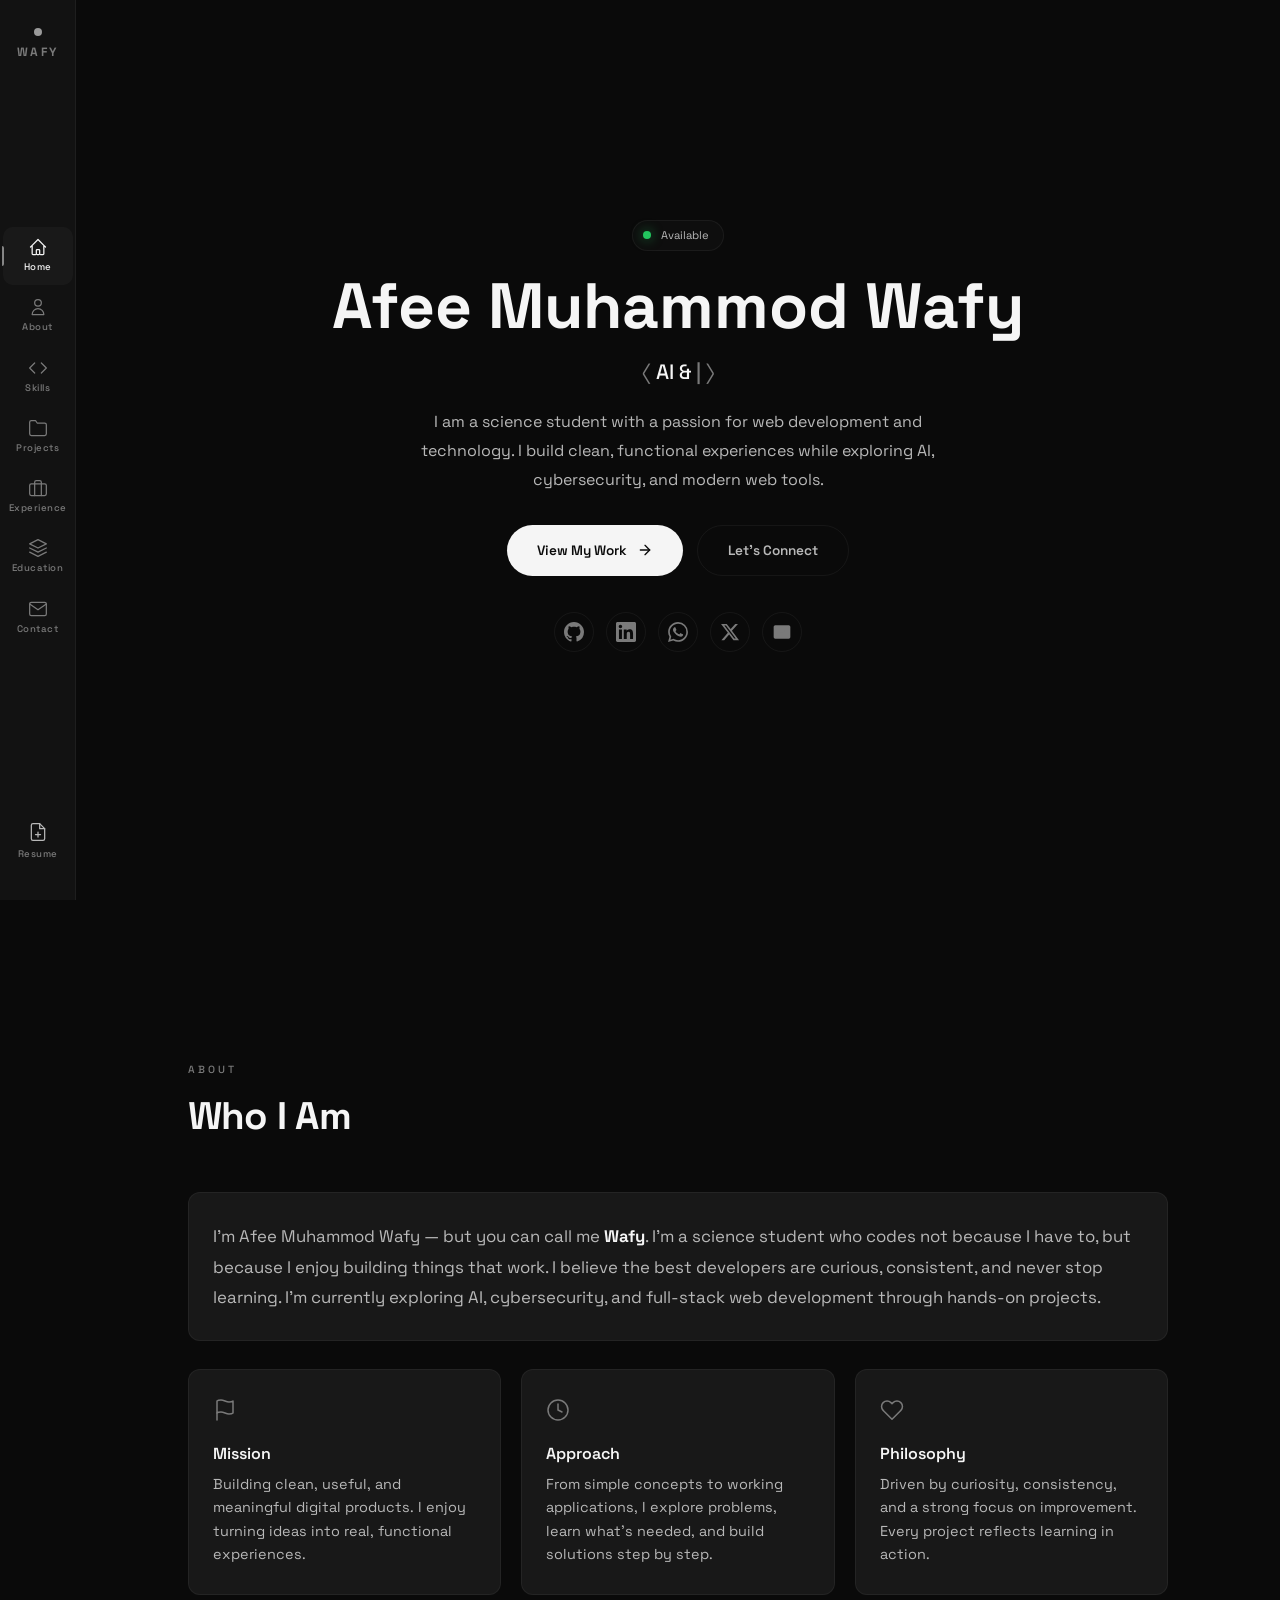
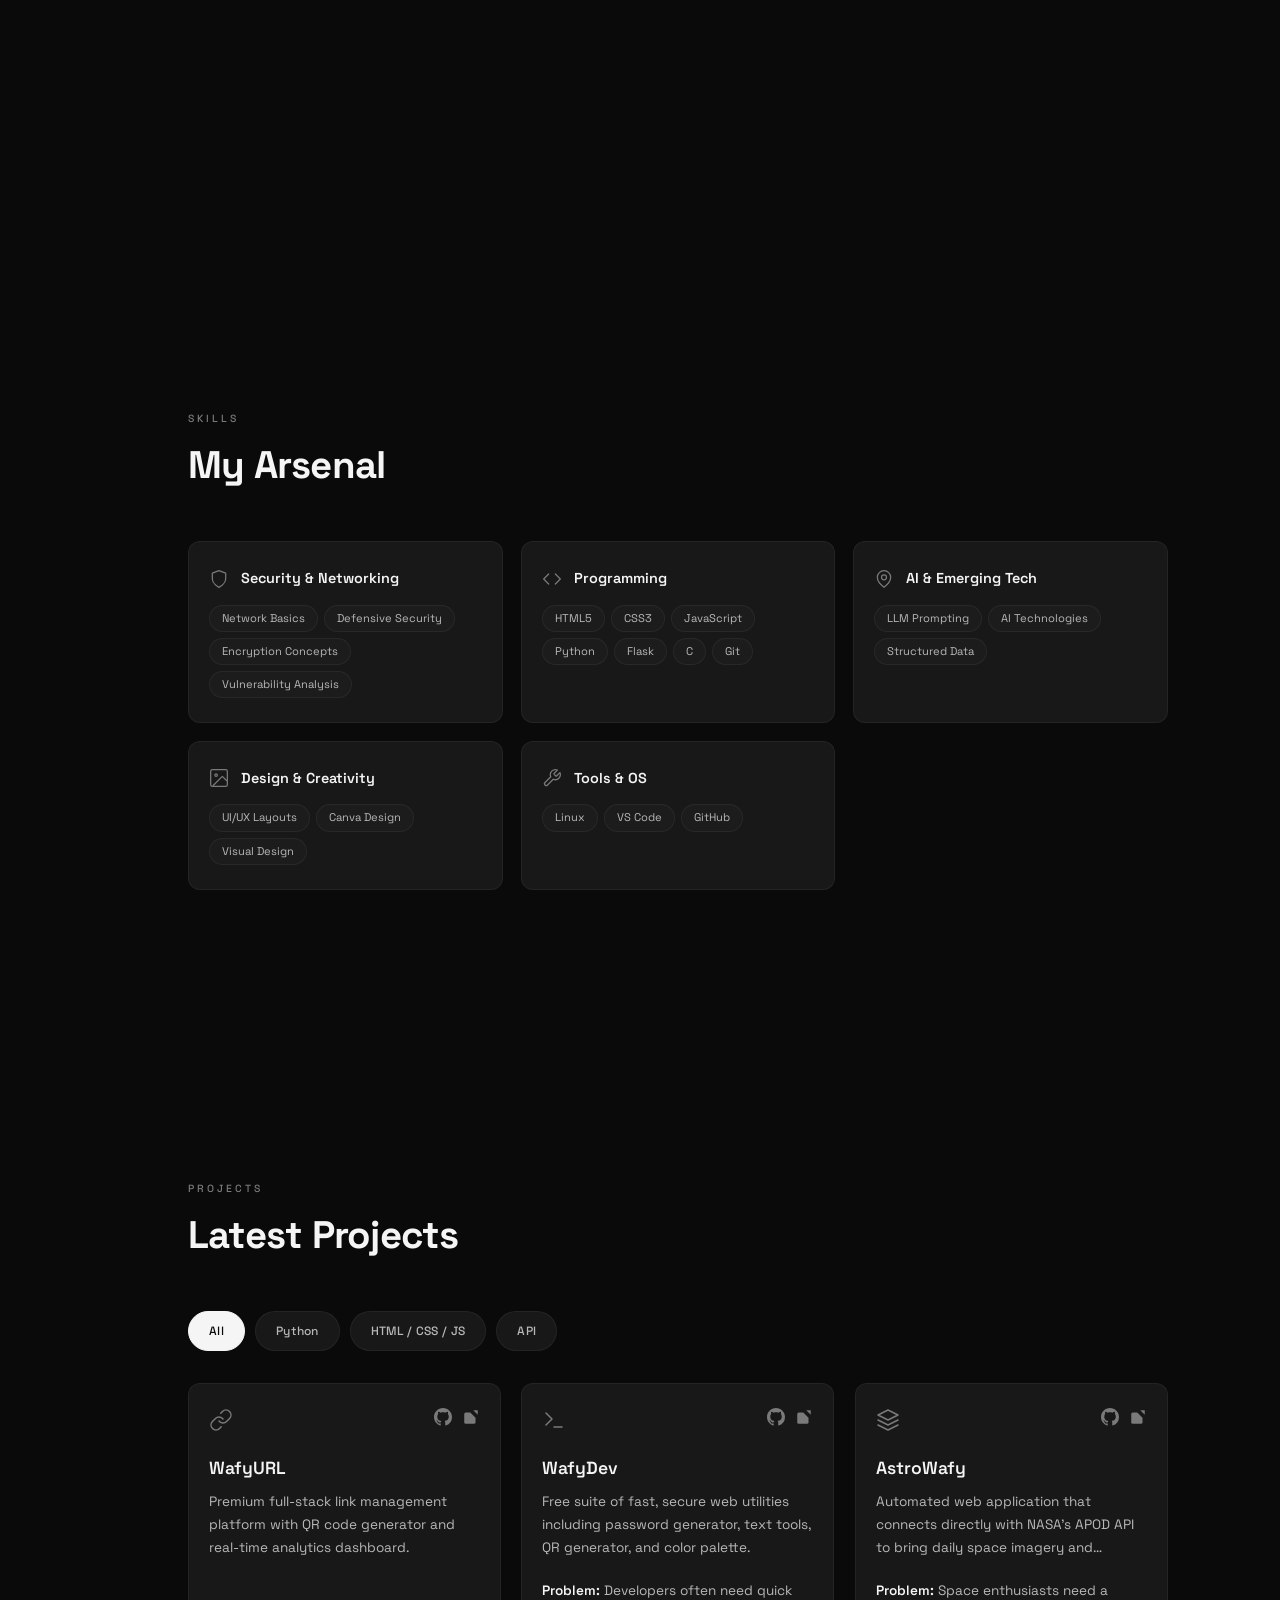
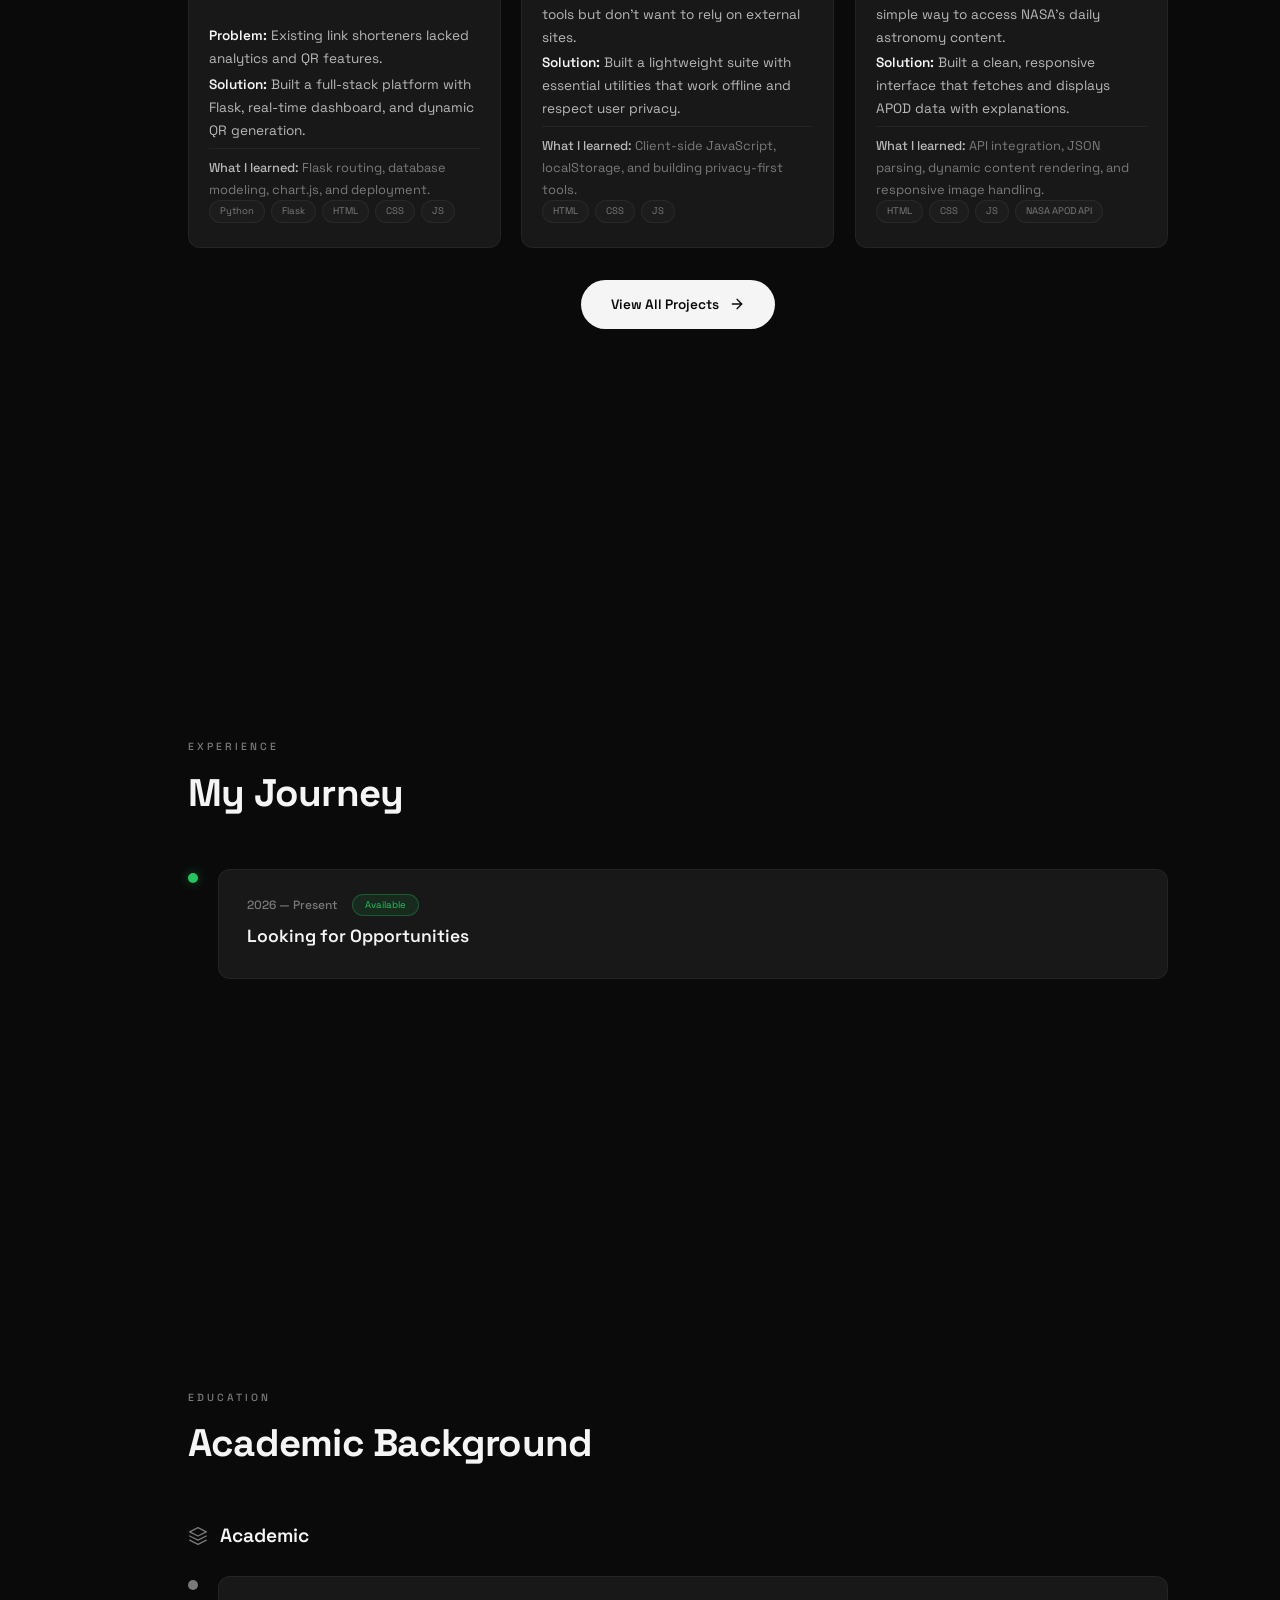
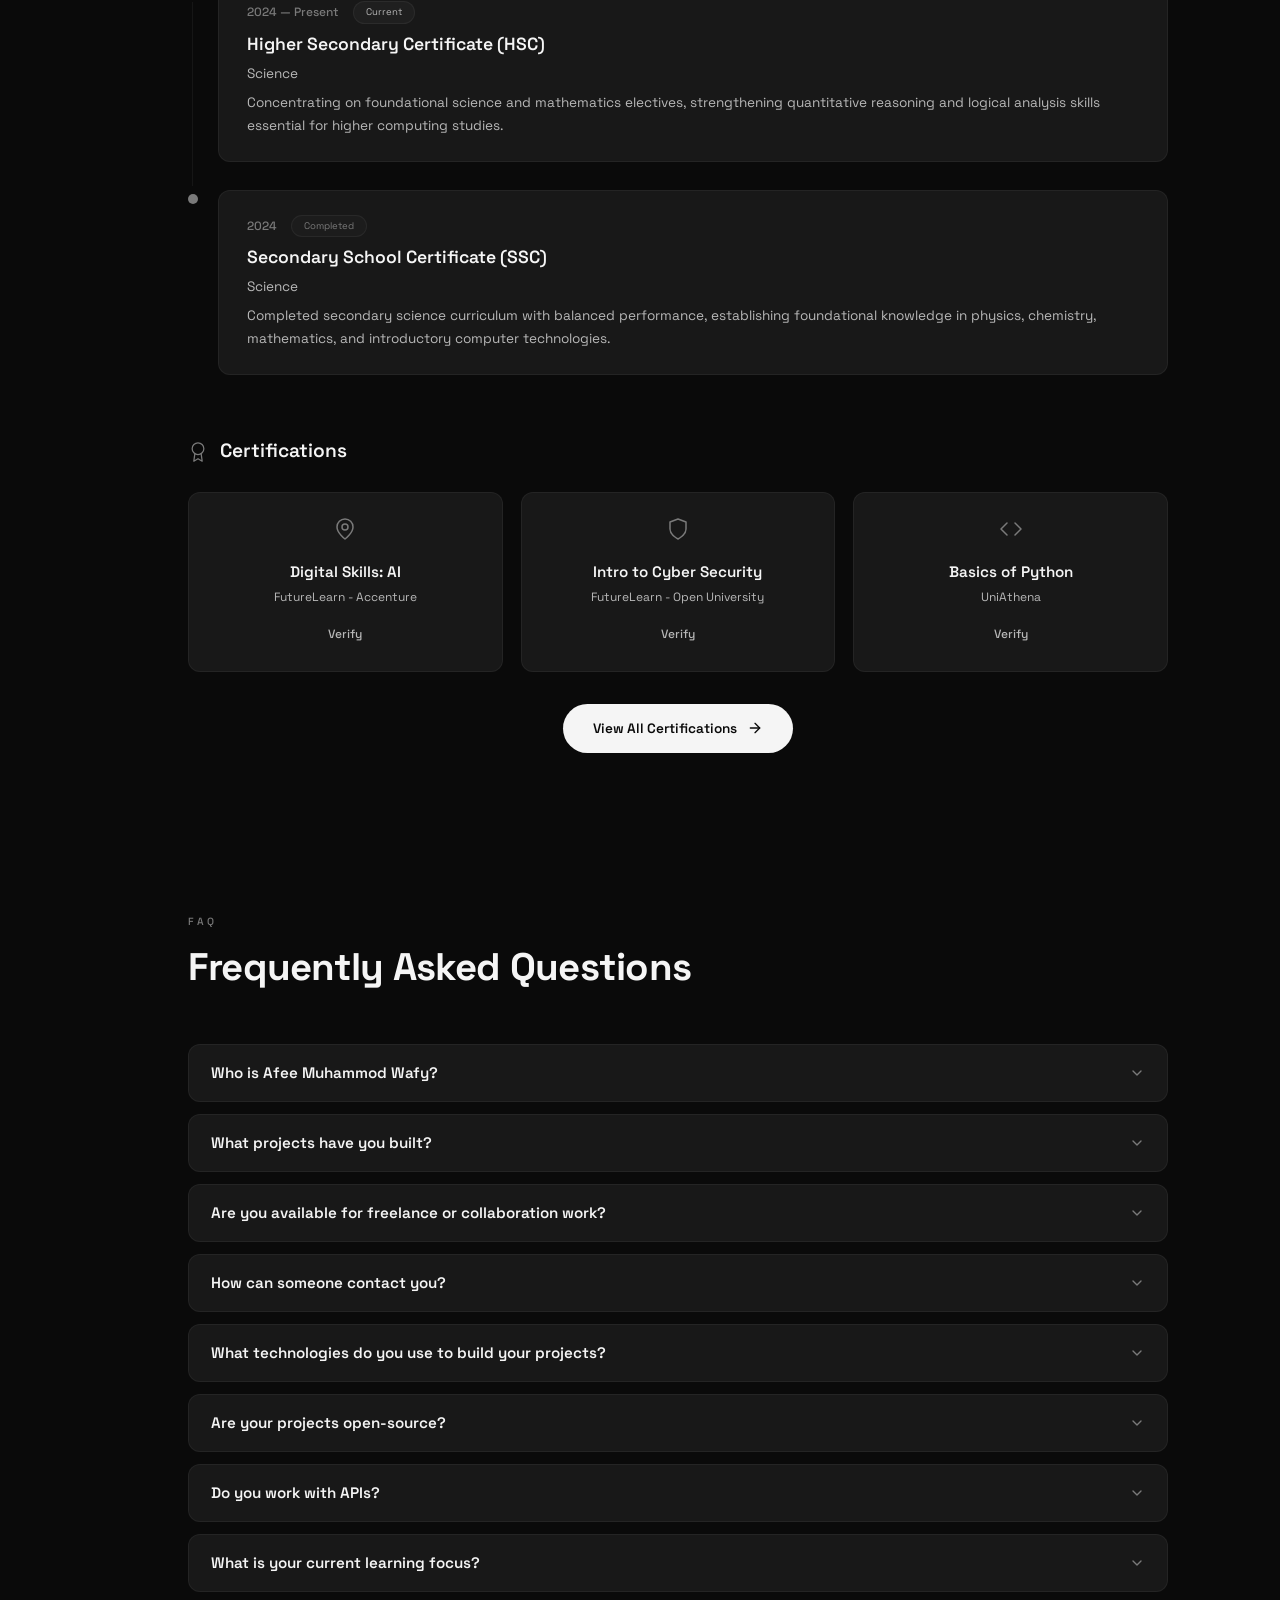
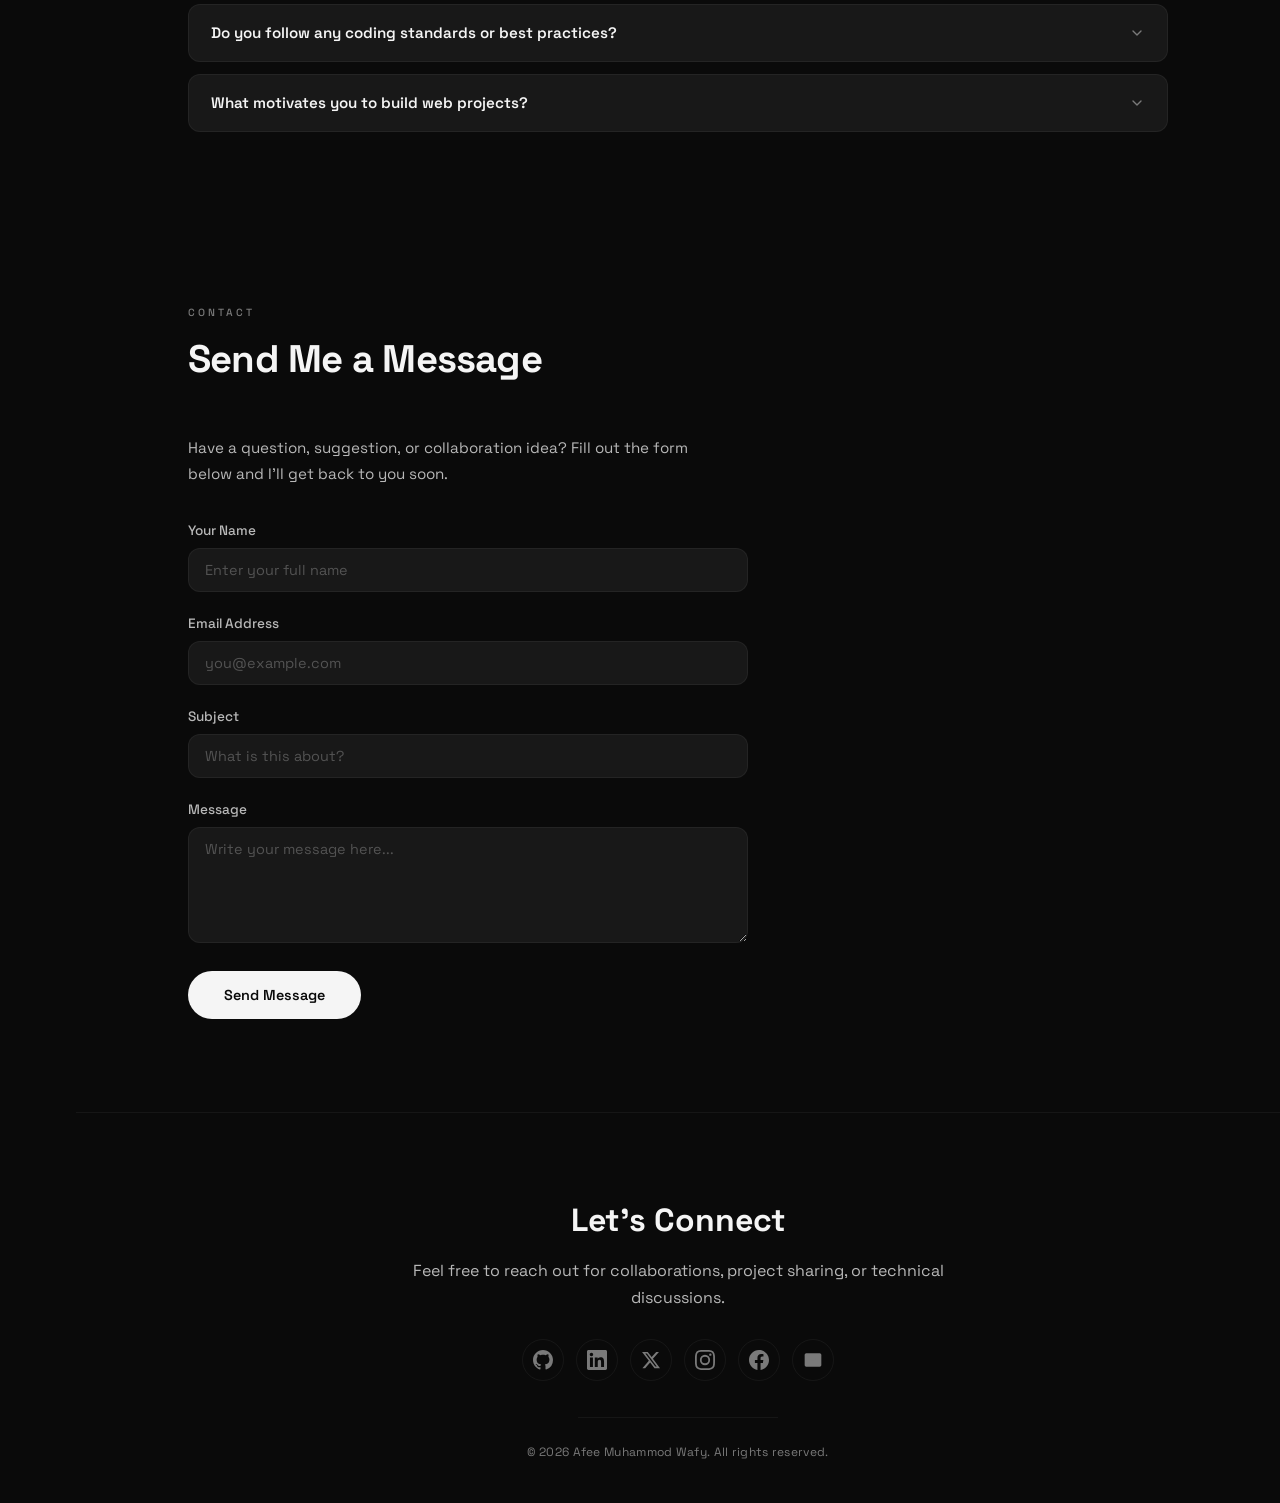
==== commit f30e18e7: "Add files via upload" ====
--- a/index.html
+++ b/index.html
@@ -31,9 +31,99 @@
   <link rel="preconnect" href="https://fonts.gstatic.com" crossorigin />
   <link rel="preload" href="https://fonts.googleapis.com/css2?family=Space+Grotesk:wght@400;500;600;700&display=swap" as="style" />
   <link rel="stylesheet" href="https://fonts.googleapis.com/css2?family=Space+Grotesk:wght@400;500;600;700&display=swap" />
-  <link rel="stylesheet" href="https://cdnjs.cloudflare.com/ajax/libs/font-awesome/6.5.0/css/all.min.css" />
   <link rel="stylesheet" href="/style.css" />
 
+  <!-- FAQ Schema (10 Questions) -->
+  <script type="application/ld+json">
+    {
+      "@context": "https://schema.org",
+      "@type": "FAQPage",
+      "mainEntity": [
+        {
+          "@type": "Question",
+          "name": "Who is Afee Muhammod Wafy?",
+          "acceptedAnswer": {
+            "@type": "Answer",
+            "text": "I am a science student with a deep passion for web development and technology. I enjoy learning new things and building projects that solve real problems. My journey is driven by curiosity and a desire to create meaningful digital experiences."
+          }
+        },
+        {
+          "@type": "Question",
+          "name": "What projects have you built?",
+          "acceptedAnswer": {
+            "@type": "Answer",
+            "text": "I have built three main projects so far: WafyURL, a full-stack link management platform with analytics and QR generation; WafyDev, a suite of developer utilities; and AstroWafy, a NASA APOD API-powered space image viewer. Each project helped me learn new skills and improve my development workflow."
+          }
+        },
+        {
+          "@type": "Question",
+          "name": "Are you available for freelance or collaboration work?",
+          "acceptedAnswer": {
+            "@type": "Answer",
+            "text": "Yes, I am open to part-time freelance work and project-based collaborations. I enjoy working on meaningful projects where I can contribute my skills and learn from others. Feel free to reach out if you have an idea or a project in mind."
+          }
+        },
+        {
+          "@type": "Question",
+          "name": "How can someone contact you?",
+          "acceptedAnswer": {
+            "@type": "Answer",
+            "text": "You can reach me via email at afeemuhammodwafy@yahoo.com or connect with me on LinkedIn. I am also active on GitHub and Twitter, where I share my learning journey and project updates. I try to respond to all messages within 24 hours."
+          }
+        },
+        {
+          "@type": "Question",
+          "name": "What technologies do you use to build your projects?",
+          "acceptedAnswer": {
+            "@type": "Answer",
+            "text": "I work with HTML5, CSS3, JavaScript (ES6+), Python, Flask, Git, and GitHub. For design, I use Canva and follow responsive design principles. I also work with REST APIs and deploy projects on GitHub Pages and custom domains. I am currently exploring authentication, databases, and AI integration."
+          }
+        },
+        {
+          "@type": "Question",
+          "name": "Are your projects open-source?",
+          "acceptedAnswer": {
+            "@type": "Answer",
+            "text": "Yes, all my projects are publicly available on GitHub. I believe in open-source and the power of sharing knowledge. You can explore the source code, suggest improvements, or fork them for your own learning. Feedback and contributions are always welcome."
+          }
+        },
+        {
+          "@type": "Question",
+          "name": "Do you work with APIs?",
+          "acceptedAnswer": {
+            "@type": "Answer",
+            "text": "Yes, I have worked with REST APIs like the NASA APOD API. I am comfortable fetching, parsing, and displaying JSON data in web applications. I enjoy integrating third-party services to add functionality and make projects more interactive."
+          }
+        },
+        {
+          "@type": "Question",
+          "name": "What is your current learning focus?",
+          "acceptedAnswer": {
+            "@type": "Answer",
+            "text": "Currently, I am focusing on full-stack web development, AI integration, and cybersecurity fundamentals. I am also improving my Python and Flask skills. My goal is to become a well-rounded developer who can build secure, scalable, and intelligent applications."
+          }
+        },
+        {
+          "@type": "Question",
+          "name": "Do you follow any coding standards or best practices?",
+          "acceptedAnswer": {
+            "@type": "Answer",
+            "text": "Yes, I follow clean code principles, use semantic HTML, write modular CSS, and ensure my JavaScript is accessible and performant. I also use Git for version control and follow industry-standard practices to keep my code maintainable and scalable."
+          }
+        },
+        {
+          "@type": "Question",
+          "name": "What motivates you to build web projects?",
+          "acceptedAnswer": {
+            "@type": "Answer",
+            "text": "I am motivated by the desire to solve real-world problems through code. Building something from scratch and seeing it work gives me a sense of purpose and creativity. I also enjoy learning new technologies and sharing my knowledge with the developer community."
+          }
+        }
+      ]
+    }
+  </script>
+
+  <!-- Person Schema -->
   <script type="application/ld+json">
     {
       "@context": "https://schema.org",
@@ -53,130 +143,106 @@
     }
   </script>
 
-  <script type="application/ld+json">
-    {
-      "@context": "https://schema.org",
-      "@type": "FAQPage",
-      "mainEntity": [
-        {
-          "@type": "Question",
-          "name": "Who is Afee Muhammod Wafy?",
-          "acceptedAnswer": {
-            "@type": "Answer",
-            "text": "I am a science student with a passion for web development and technology."
-          }
-        },
-        {
-          "@type": "Question",
-          "name": "What technologies and skills do you work with?",
-          "acceptedAnswer": {
-            "@type": "Answer",
-            "text": "I work with HTML, CSS, JavaScript, Python, Flask, Git, GitHub, Linux, and design tools like Canva."
-          }
-        },
-        {
-          "@type": "Question",
-          "name": "What projects have you built?",
-          "acceptedAnswer": {
-            "@type": "Answer",
-            "text": "I have built a link management platform, a web utilities suite, and a NASA APOD viewer."
-          }
-        },
-        {
-          "@type": "Question",
-          "name": "Are you available for freelance or collaboration work?",
-          "acceptedAnswer": {
-            "@type": "Answer",
-            "text": "Yes, I am open to part-time work and project-based collaborations."
-          }
-        },
-        {
-          "@type": "Question",
-          "name": "How can someone contact you?",
-          "acceptedAnswer": {
-            "@type": "Answer",
-            "text": "You can reach me via email at afeemuhammodwafy@yahoo.com or connect with me on LinkedIn."
-          }
-        }
-      ]
-    }
-  </script>
 </head>
 <body>
 
   <a href="#main-content" class="skip-link">Skip to main content</a>
 
+  <!-- Sidebar with Clickable Brand -->
   <aside class="sidebar" role="navigation" aria-label="Main navigation">
     <div class="sidebar-brand">
-      <span class="brand-dot" aria-hidden="true"></span>
-      <span class="brand-text">WAFY</span>
+      <a href="/" aria-label="Home" style="text-decoration: none; display: flex; flex-direction: column; align-items: center; gap: 6px;">
+        <span class="brand-dot" aria-hidden="true"></span>
+        <span class="brand-text">WAFY</span>
+      </a>
     </div>
     <nav class="sidebar-nav" role="menubar">
       <a href="/" class="nav-link active" data-section="home" role="menuitem" aria-current="page">
-        <i class="fa-solid fa-house" aria-hidden="true"></i><span>Home</span>
+        <svg class="nav-icon" width="20" height="20" viewBox="0 0 24 24" fill="none" stroke="currentColor" stroke-width="1.5" stroke-linecap="round" stroke-linejoin="round"><path d="M3 12l2-2m0 0l7-7 7 7M5 10v10a1 1 0 001 1h3m10-11l2 2m-2-2v10a1 1 0 01-1 1h-3m-4 0a1 1 0 01-1-1v-4a1 1 0 011-1h2a1 1 0 011 1v4a1 1 0 01-1 1m-2 0h2"/></svg>
+        <span>Home</span>
       </a>
       <a href="/#about" class="nav-link" data-section="about" role="menuitem">
-        <i class="fa-solid fa-user" aria-hidden="true"></i><span>About</span>
+        <svg class="nav-icon" width="20" height="20" viewBox="0 0 24 24" fill="none" stroke="currentColor" stroke-width="1.5" stroke-linecap="round" stroke-linejoin="round"><path d="M16 7a4 4 0 11-8 0 4 4 0 018 0z"/><path d="M12 14a7 7 0 00-7 7h14a7 7 0 00-7-7z"/></svg>
+        <span>About</span>
       </a>
       <a href="/#skills" class="nav-link" data-section="skills" role="menuitem">
-        <i class="fa-solid fa-code" aria-hidden="true"></i><span>Skills</span>
+        <svg class="nav-icon" width="20" height="20" viewBox="0 0 24 24" fill="none" stroke="currentColor" stroke-width="1.5" stroke-linecap="round" stroke-linejoin="round"><polyline points="16 18 22 12 16 6"/><polyline points="8 6 2 12 8 18"/></svg>
+        <span>Skills</span>
       </a>
       <a href="/#projects" class="nav-link" data-section="projects" role="menuitem">
-        <i class="fa-solid fa-folder-open" aria-hidden="true"></i><span>Projects</span>
+        <svg class="nav-icon" width="20" height="20" viewBox="0 0 24 24" fill="none" stroke="currentColor" stroke-width="1.5" stroke-linecap="round" stroke-linejoin="round"><path d="M22 19a2 2 0 01-2 2H4a2 2 0 01-2-2V5a2 2 0 012-2h5l2 3h9a2 2 0 012 2z"/></svg>
+        <span>Projects</span>
       </a>
       <a href="/#experience" class="nav-link" data-section="experience" role="menuitem">
-        <i class="fa-solid fa-briefcase" aria-hidden="true"></i><span>Experience</span>
+        <svg class="nav-icon" width="20" height="20" viewBox="0 0 24 24" fill="none" stroke="currentColor" stroke-width="1.5" stroke-linecap="round" stroke-linejoin="round"><rect x="2" y="7" width="20" height="14" rx="2" ry="2"/><path d="M16 21V5a2 2 0 00-2-2h-4a2 2 0 00-2 2v16"/></svg>
+        <span>Experience</span>
       </a>
       <a href="/#education" class="nav-link" data-section="education" role="menuitem">
-        <i class="fa-solid fa-graduation-cap" aria-hidden="true"></i><span>Education</span>
+        <svg class="nav-icon" width="20" height="20" viewBox="0 0 24 24" fill="none" stroke="currentColor" stroke-width="1.5" stroke-linecap="round" stroke-linejoin="round"><path d="M12 2L2 7l10 5 10-5-10-5z"/><path d="M2 17l10 5 10-5"/><path d="M2 12l10 5 10-5"/></svg>
+        <span>Education</span>
       </a>
       <a href="/#contact" class="nav-link" data-section="contact" role="menuitem">
-        <i class="fa-solid fa-envelope" aria-hidden="true"></i><span>Contact</span>
+        <svg class="nav-icon" width="20" height="20" viewBox="0 0 24 24" fill="none" stroke="currentColor" stroke-width="1.5" stroke-linecap="round" stroke-linejoin="round"><path d="M4 4h16c1.1 0 2 .9 2 2v12c0 1.1-.9 2-2 2H4c-1.1 0-2-.9-2-2V6c0-1.1.9-2 2-2z"/><polyline points="22,6 12,13 2,6"/></svg>
+        <span>Contact</span>
       </a>
     </nav>
     <div class="sidebar-footer">
       <a href="/cv.pdf" download="Afee_Muhammod_Wafy_Resume.pdf" class="sidebar-resume" id="sidebarResume" aria-label="Download resume (PDF)">
-        <i class="fa-solid fa-file-lines" aria-hidden="true"></i><span>Resume</span>
+        <svg class="nav-icon" width="20" height="20" viewBox="0 0 24 24" fill="none" stroke="currentColor" stroke-width="1.5" stroke-linecap="round" stroke-linejoin="round"><path d="M14 2H6a2 2 0 00-2 2v16a2 2 0 002 2h12a2 2 0 002-2V8z"/><polyline points="14 2 14 8 20 8"/><line x1="12" y1="18" x2="12" y2="12"/><line x1="9" y1="15" x2="15" y2="15"/></svg>
+        <span>Resume</span>
       </a>
     </div>
   </aside>
 
+  <!-- Mobile Header with Clickable Brand -->
   <header class="mobile-header" role="banner">
-    <span class="mobile-brand">WAFY</span>
+    <a href="/" aria-label="Home" style="text-decoration: none; color: var(--text-primary);">
+      <span class="mobile-brand">WAFY</span>
+    </a>
     <button class="mobile-menu-btn" id="menuBtn" aria-label="Toggle navigation menu" aria-expanded="false">
       <span></span><span></span><span></span>
     </button>
   </header>
 
+  <!-- Mobile Nav -->
   <div class="mobile-nav" id="mobileNav" role="navigation" aria-label="Mobile navigation">
     <a href="/" class="mobile-nav-link active" data-section="home" aria-current="page">
-      <i class="fa-solid fa-house" aria-hidden="true"></i> Home
+      <svg width="18" height="18" viewBox="0 0 24 24" fill="none" stroke="currentColor" stroke-width="1.5" stroke-linecap="round" stroke-linejoin="round"><path d="M3 12l2-2m0 0l7-7 7 7M5 10v10a1 1 0 001 1h3m10-11l2 2m-2-2v10a1 1 0 01-1 1h-3m-4 0a1 1 0 01-1-1v-4a1 1 0 011-1h2a1 1 0 011 1v4a1 1 0 01-1 1m-2 0h2"/></svg>
+      Home
     </a>
     <a href="/#about" class="mobile-nav-link" data-section="about">
-      <i class="fa-solid fa-user" aria-hidden="true"></i> About
+      <svg width="18" height="18" viewBox="0 0 24 24" fill="none" stroke="currentColor" stroke-width="1.5" stroke-linecap="round" stroke-linejoin="round"><path d="M16 7a4 4 0 11-8 0 4 4 0 018 0z"/><path d="M12 14a7 7 0 00-7 7h14a7 7 0 00-7-7z"/></svg>
+      About
     </a>
     <a href="/#skills" class="mobile-nav-link" data-section="skills">
-      <i class="fa-solid fa-code" aria-hidden="true"></i> Skills
+      <svg width="18" height="18" viewBox="0 0 24 24" fill="none" stroke="currentColor" stroke-width="1.5" stroke-linecap="round" stroke-linejoin="round"><polyline points="16 18 22 12 16 6"/><polyline points="8 6 2 12 8 18"/></svg>
+      Skills
     </a>
     <a href="/#projects" class="mobile-nav-link" data-section="projects">
-      <i class="fa-solid fa-folder-open" aria-hidden="true"></i> Projects
+      <svg width="18" height="18" viewBox="0 0 24 24" fill="none" stroke="currentColor" stroke-width="1.5" stroke-linecap="round" stroke-linejoin="round"><path d="M22 19a2 2 0 01-2 2H4a2 2 0 01-2-2V5a2 2 0 012-2h5l2 3h9a2 2 0 012 2z"/></svg>
+      Projects
     </a>
     <a href="/#experience" class="mobile-nav-link" data-section="experience">
-      <i class="fa-solid fa-briefcase" aria-hidden="true"></i> Experience
+      <svg width="18" height="18" viewBox="0 0 24 24" fill="none" stroke="currentColor" stroke-width="1.5" stroke-linecap="round" stroke-linejoin="round"><rect x="2" y="7" width="20" height="14" rx="2" ry="2"/><path d="M16 21V5a2 2 0 00-2-2h-4a2 2 0 00-2 2v16"/></svg>
+      Experience
     </a>
     <a href="/#education" class="mobile-nav-link" data-section="education">
-      <i class="fa-solid fa-graduation-cap" aria-hidden="true"></i> Education
+      <svg width="18" height="18" viewBox="0 0 24 24" fill="none" stroke="currentColor" stroke-width="1.5" stroke-linecap="round" stroke-linejoin="round"><path d="M12 2L2 7l10 5 10-5-10-5z"/><path d="M2 17l10 5 10-5"/><path d="M2 12l10 5 10-5"/></svg>
+      Education
     </a>
     <a href="/#contact" class="mobile-nav-link" data-section="contact">
-      <i class="fa-solid fa-envelope" aria-hidden="true"></i> Contact
+      <svg width="18" height="18" viewBox="0 0 24 24" fill="none" stroke="currentColor" stroke-width="1.5" stroke-linecap="round" stroke-linejoin="round"><path d="M4 4h16c1.1 0 2 .9 2 2v12c0 1.1-.9 2-2 2H4c-1.1 0-2-.9-2-2V6c0-1.1.9-2 2-2z"/><polyline points="22,6 12,13 2,6"/></svg>
+      Contact
     </a>
-    <a href="/cv.pdf" download="Afee_Muhammod_Wafy_Resume.pdf" class="mobile-nav-link resume-mobile" id="mobileResume">
-      <i class="fa-solid fa-file-lines" aria-hidden="true"></i> Resume
+    <a href="/cv.pdf" download="Afee_Muhammod_Wafy_Resume.pdf" class="mobile-nav-link resume-mobile">
+      <svg width="18" height="18" viewBox="0 0 24 24" fill="none" stroke="currentColor" stroke-width="1.5" stroke-linecap="round" stroke-linejoin="round"><path d="M14 2H6a2 2 0 00-2 2v16a2 2 0 002 2h12a2 2 0 002-2V8z"/><polyline points="14 2 14 8 20 8"/><line x1="12" y1="18" x2="12" y2="12"/><line x1="9" y1="15" x2="15" y2="15"/></svg>
+      Resume
     </a>
   </div>
 
   <main class="main-content" id="main-content" role="main">
 
+    <!-- Hero Section -->
     <section id="home" class="section hero" aria-labelledby="hero-title">
       <div class="hero-content-center">
         <div class="hero-tag">
@@ -194,7 +260,8 @@
         </p>
         <div class="hero-actions">
           <a href="/#projects" class="btn-primary" aria-label="View my projects">
-            View My Work <i class="fa-solid fa-arrow-right" aria-hidden="true"></i>
+            View My Work
+            <svg width="16" height="16" viewBox="0 0 24 24" fill="none" stroke="currentColor" stroke-width="2" stroke-linecap="round" stroke-linejoin="round"><line x1="5" y1="12" x2="19" y2="12"/><polyline points="12 5 19 12 12 19"/></svg>
           </a>
           <a href="/#contact" class="btn-secondary" aria-label="Scroll to contact section">
             Let's Connect
@@ -202,60 +269,78 @@
         </div>
         <div class="hero-social" aria-label="Social media links">
           <a href="https://github.com/afeemuhammodwafy1" target="_blank" rel="noopener noreferrer" aria-label="GitHub">
-            <i class="fa-brands fa-github"></i>
+            <svg width="20" height="20" viewBox="0 0 24 24" fill="currentColor"><path d="M12 0C5.37 0 0 5.37 0 12c0 5.31 3.435 9.795 8.205 11.385.6.105.825-.255.825-.57 0-.285-.015-1.23-.015-2.235-3.015.555-3.795-.735-4.035-1.41-.135-.345-.72-1.41-1.23-1.695-.42-.225-1.02-.78-.015-.795.945-.015 1.62.87 1.845 1.23 1.08 1.815 2.805 1.305 3.495.99.105-.78.42-1.305.765-1.605-2.67-.3-5.46-1.335-5.46-5.925 0-1.305.465-2.385 1.23-3.225-.12-.3-.54-1.53.12-3.15 0 0 1.005-.315 3.3 1.23.96-.27 1.98-.405 3-.405s2.04.135 3 .405c2.295-1.56 3.3-1.23 3.3-1.23.66 1.62.24 2.85.12 3.15.765.84 1.23 1.905 1.23 3.225 0 4.605-2.805 5.625-5.475 5.925.435.375.81 1.095.81 2.22 0 1.605-.015 2.895-.015 3.3 0 .315.225.69.825.57A12.02 12.02 0 0024 12c0-6.63-5.37-12-12-12z"/></svg>
           </a>
           <a href="https://linkedin.com/in/afeemuhammodwafy1" target="_blank" rel="noopener noreferrer" aria-label="LinkedIn">
-            <i class="fa-brands fa-linkedin-in"></i>
+            <svg width="20" height="20" viewBox="0 0 24 24" fill="currentColor"><path d="M20.447 20.452h-3.554v-5.569c0-1.328-.027-3.037-1.852-3.037-1.853 0-2.136 1.445-2.136 2.939v5.667H9.351V9h3.414v1.561h.046c.477-.9 1.637-1.85 3.37-1.85 3.601 0 4.267 2.37 4.267 5.455v6.286zM5.337 7.433c-1.144 0-2.063-.926-2.063-2.065 0-1.138.92-2.063 2.063-2.063 1.14 0 2.064.925 2.064 2.063 0 1.139-.925 2.065-2.064 2.065zm1.782 13.019H3.555V9h3.564v11.452zM22.225 0H1.771C.792 0 0 .774 0 1.729v20.542C0 23.227.792 24 1.771 24h20.451C23.2 24 24 23.227 24 22.271V1.729C24 .774 23.2 0 22.222 0h.003z"/></svg>
           </a>
           <a href="https://wa.me/8801644568471" target="_blank" rel="noopener noreferrer" aria-label="WhatsApp">
-            <i class="fa-brands fa-whatsapp"></i>
+            <svg width="20" height="20" viewBox="0 0 24 24" fill="currentColor"><path d="M17.472 14.382c-.297-.149-1.758-.867-2.03-.967-.273-.099-.471-.148-.67.15-.197.297-.767.966-.94 1.164-.173.199-.347.223-.644.075-.297-.15-1.255-.463-2.39-1.475-.883-.788-1.48-1.761-1.653-2.059-.173-.297-.018-.458.13-.606.134-.133.298-.347.446-.52.149-.174.198-.298.298-.497.099-.198.05-.371-.025-.52-.075-.149-.669-1.612-.916-2.207-.242-.579-.487-.5-.669-.51-.173-.008-.371-.01-.57-.01-.198 0-.52.074-.792.372-.272.297-1.04 1.016-1.04 2.479 0 1.462 1.065 2.875 1.213 3.074.149.198 2.096 3.2 5.077 4.487.709.306 1.262.489 1.694.625.712.227 1.36.195 1.871.118.571-.085 1.758-.719 2.006-1.413.248-.694.248-1.289.173-1.413-.074-.124-.272-.198-.57-.347m-5.421 7.403h-.004a9.87 9.87 0 01-5.031-1.378l-.361-.214-3.741.982.998-3.648-.235-.374a9.86 9.86 0 01-1.51-5.26c.001-5.45 4.436-9.884 9.888-9.884 2.64 0 5.122 1.03 6.988 2.898a9.825 9.825 0 012.893 6.994c-.003 5.45-4.437 9.884-9.885 9.884m8.413-18.297A11.815 11.815 0 0012.05 0C5.495 0 .16 5.335.157 11.892c0 2.096.547 4.142 1.588 5.945L.057 24l6.305-1.654a11.882 11.882 0 005.683 1.448h.005c6.554 0 11.89-5.335 11.893-11.893a11.821 11.821 0 00-3.48-8.413z"/></svg>
           </a>
           <a href="https://twitter.com/muhammodwafy" target="_blank" rel="noopener noreferrer" aria-label="Twitter">
-            <i class="fa-brands fa-x-twitter"></i>
+            <svg width="20" height="20" viewBox="0 0 24 24" fill="currentColor"><path d="M18.244 2.25h3.308l-7.227 8.26 8.502 11.24H16.17l-5.214-6.817L4.99 21.75H1.68l7.73-8.835L1.254 2.25H8.08l4.713 6.231zm-1.161 17.52h1.833L7.084 4.126H5.117z"/></svg>
           </a>
           <a href="mailto:afeemuhammodwafy@yahoo.com" aria-label="Email">
-            <i class="fa-solid fa-envelope"></i>
+            <svg width="20" height="20" viewBox="0 0 24 24" fill="none" stroke="currentColor" stroke-width="1.5" stroke-linecap="round" stroke-linejoin="round"><path d="M4 4h16c1.1 0 2 .9 2 2v12c0 1.1-.9 2-2 2H4c-1.1 0-2-.9-2-2V6c0-1.1.9-2 2-2z"/><polyline points="22,6 12,13 2,6"/></svg>
           </a>
         </div>
       </div>
       <div class="scroll-indicator" id="scrollIndicator" aria-hidden="true">
-        <span>Scroll</span><i class="fa-solid fa-chevron-down"></i>
+        <span>Scroll</span>
+        <svg width="12" height="12" viewBox="0 0 24 24" fill="none" stroke="currentColor" stroke-width="2" stroke-linecap="round" stroke-linejoin="round"><polyline points="6 9 12 15 18 9"/></svg>
       </div>
     </section>
 
+    <!-- About Section -->
     <section id="about" class="section" aria-labelledby="about-title">
       <div class="section-label">About</div>
       <h2 class="section-title" id="about-title">Who I Am</h2>
+
+      <!-- Professional About Text -->
+      <div class="about-card full-width" style="grid-column: 1 / -1; background: var(--bg-card); border: 1px solid var(--border); border-radius: var(--radius); padding: 28px 24px; margin-bottom: 28px;">
+        <p style="font-size: 1.05rem; line-height: 1.8; color: var(--text-secondary);">
+          I'm Afee Muhammod Wafy — but you can call me <strong style="color: var(--text-primary);">Wafy</strong>. 
+          I'm a science student who codes not because I have to, but because I enjoy 
+          building things that work. I believe the best developers are curious, consistent, 
+          and never stop learning. I'm currently exploring AI, cybersecurity, and 
+          full-stack web development through hands-on projects.
+        </p>
+      </div>
+
+      <!-- 3 Cards (Mission, Approach, Philosophy) -->
       <div class="about-grid">
         <div class="about-card">
-          <div class="about-icon" aria-hidden="true"><i class="fa-solid fa-flag"></i></div>
+          <div class="about-icon" aria-hidden="true">
+            <svg width="24" height="24" viewBox="0 0 24 24" fill="none" stroke="currentColor" stroke-width="1.5" stroke-linecap="round" stroke-linejoin="round"><path d="M4 15s1-1 4-1 5 2 8 2 4-1 4-1V3s-1 1-4 1-5-2-8-2-4 1-4 1z"/><line x1="4" y1="22" x2="4" y2="15"/></svg>
+          </div>
           <h3>Mission</h3>
           <p>Building clean, useful, and meaningful digital products. I enjoy turning ideas into real, functional experiences.</p>
         </div>
         <div class="about-card">
-          <div class="about-icon" aria-hidden="true"><i class="fa-solid fa-compass"></i></div>
+          <div class="about-icon" aria-hidden="true">
+            <svg width="24" height="24" viewBox="0 0 24 24" fill="none" stroke="currentColor" stroke-width="1.5" stroke-linecap="round" stroke-linejoin="round"><circle cx="12" cy="12" r="10"/><polyline points="12 6 12 12 16 14"/></svg>
+          </div>
           <h3>Approach</h3>
           <p>From simple concepts to working applications, I explore problems, learn what's needed, and build solutions step by step.</p>
         </div>
         <div class="about-card">
-          <div class="about-icon" aria-hidden="true"><i class="fa-solid fa-heart"></i></div>
+          <div class="about-icon" aria-hidden="true">
+            <svg width="24" height="24" viewBox="0 0 24 24" fill="none" stroke="currentColor" stroke-width="1.5" stroke-linecap="round" stroke-linejoin="round"><path d="M20.84 4.61a5.5 5.5 0 00-7.78 0L12 5.67l-1.06-1.06a5.5 5.5 0 00-7.78 7.78l1.06 1.06L12 21.23l7.78-7.78 1.06-1.06a5.5 5.5 0 000-7.78z"/></svg>
+          </div>
           <h3>Philosophy</h3>
           <p>Driven by curiosity, consistency, and a strong focus on improvement. Every project reflects learning in action.</p>
         </div>
       </div>
-      <div class="about-quote-block">
-        <i class="fa-solid fa-quote-left" aria-hidden="true"></i>
-        <p>"Building things that make ideas real."</p>
-      </div>
     </section>
 
+    <!-- Skills Section -->
     <section id="skills" class="section" aria-labelledby="skills-title">
       <div class="section-label">Skills</div>
       <h2 class="section-title" id="skills-title">My Arsenal</h2>
       <div class="skills-grid">
         <div class="skill-group">
           <div class="skill-group-header">
-            <i class="fa-solid fa-shield-halved" aria-hidden="true"></i>
+            <svg width="20" height="20" viewBox="0 0 24 24" fill="none" stroke="currentColor" stroke-width="1.5" stroke-linecap="round" stroke-linejoin="round"><path d="M12 22s8-4 8-10V5l-8-3-8 3v7c0 6 8 10 8 10z"/></svg>
             <h3>Security & Networking</h3>
           </div>
           <div class="skill-tags">
@@ -267,7 +352,7 @@
         </div>
         <div class="skill-group">
           <div class="skill-group-header">
-            <i class="fa-solid fa-code" aria-hidden="true"></i>
+            <svg width="20" height="20" viewBox="0 0 24 24" fill="none" stroke="currentColor" stroke-width="1.5" stroke-linecap="round" stroke-linejoin="round"><polyline points="16 18 22 12 16 6"/><polyline points="8 6 2 12 8 18"/></svg>
             <h3>Programming</h3>
           </div>
           <div class="skill-tags">
@@ -282,7 +367,11 @@
         </div>
         <div class="skill-group">
           <div class="skill-group-header">
-            <i class="fa-solid fa-brain" aria-hidden="true"></i>
+            <!-- Updated AI Icon (Brain / Location replaced) -->
+            <svg width="20" height="20" viewBox="0 0 24 24" fill="none" stroke="currentColor" stroke-width="1.5" stroke-linecap="round" stroke-linejoin="round">
+  <path d="M12 2a8 8 0 00-8 8c0 6 8 12 8 12s8-6 8-12a8 8 0 00-8-8z"/>
+  <circle cx="12" cy="10" r="3"/>
+</svg>
             <h3>AI & Emerging Tech</h3>
           </div>
           <div class="skill-tags">
@@ -293,7 +382,7 @@
         </div>
         <div class="skill-group">
           <div class="skill-group-header">
-            <i class="fa-solid fa-palette" aria-hidden="true"></i>
+            <svg width="20" height="20" viewBox="0 0 24 24" fill="none" stroke="currentColor" stroke-width="1.5" stroke-linecap="round" stroke-linejoin="round"><rect x="2" y="2" width="20" height="20" rx="2"/><circle cx="8.5" cy="8.5" r="1.5"/><polyline points="21 15 16 10 5 21"/></svg>
             <h3>Design & Creativity</h3>
           </div>
           <div class="skill-tags">
@@ -304,7 +393,7 @@
         </div>
         <div class="skill-group">
           <div class="skill-group-header">
-            <i class="fa-solid fa-tools" aria-hidden="true"></i>
+            <svg width="20" height="20" viewBox="0 0 24 24" fill="none" stroke="currentColor" stroke-width="1.5" stroke-linecap="round" stroke-linejoin="round"><path d="M14.7 6.3a1 1 0 000 1.4l1.6 1.6a1 1 0 001.4 0l3.77-3.77a6 6 0 01-7.94 7.94l-6.91 6.91a2.12 2.12 0 01-3-3l6.91-6.91a6 6 0 017.94-7.94l-3.76 3.76z"/></svg>
             <h3>Tools & OS</h3>
           </div>
           <div class="skill-tags">
@@ -316,11 +405,11 @@
       </div>
     </section>
 
+    <!-- Projects Section -->
     <section id="projects" class="section" aria-labelledby="projects-title">
       <div class="section-label">Projects</div>
       <h2 class="section-title" id="projects-title">Latest Projects</h2>
 
-      <!-- Filter Bar -->
       <div class="filter-bar" role="group" aria-label="Filter projects by technology">
         <button class="filter-btn active" data-filter="all">All</button>
         <button class="filter-btn" data-filter="python">Python</button>
@@ -329,20 +418,39 @@
       </div>
 
       <div class="projects-grid" id="homeProjects">
+
+        <!-- Project 1: WafyURL with Problem-Solution -->
         <div class="project-card" data-tags="python flask html css js">
           <div class="project-top">
-            <div class="project-icon" aria-hidden="true"><i class="fa-solid fa-link"></i></div>
+            <div class="project-icon" aria-hidden="true">
+              <svg width="24" height="24" viewBox="0 0 24 24" fill="none" stroke="currentColor" stroke-width="1.5" stroke-linecap="round" stroke-linejoin="round"><path d="M10 13a5 5 0 007.54.54l3-3a5 5 0 00-7.07-7.07l-1.72 1.71"/><path d="M14 11a5 5 0 00-7.54-.54l-3 3a5 5 0 007.07 7.07l1.71-1.71"/></svg>
+            </div>
             <div class="project-links-top">
               <a href="https://github.com/afeemuhammodwafy1/wafyurl" target="_blank" rel="noopener noreferrer" aria-label="GitHub">
-                <i class="fa-brands fa-github"></i>
+                <svg width="18" height="18" viewBox="0 0 24 24" fill="currentColor"><path d="M12 0C5.37 0 0 5.37 0 12c0 5.31 3.435 9.795 8.205 11.385.6.105.825-.255.825-.57 0-.285-.015-1.23-.015-2.235-3.015.555-3.795-.735-4.035-1.41-.135-.345-.72-1.41-1.23-1.695-.42-.225-1.02-.78-.015-.795.945-.015 1.62.87 1.845 1.23 1.08 1.815 2.805 1.305 3.495.99.105-.78.42-1.305.765-1.605-2.67-.3-5.46-1.335-5.46-5.925 0-1.305.465-2.385 1.23-3.225-.12-.3-.54-1.53.12-3.15 0 0 1.005-.315 3.3 1.23.96-.27 1.98-.405 3-.405s2.04.135 3 .405c2.295-1.56 3.3-1.23 3.3-1.23.66 1.62.24 2.85.12 3.15.765.84 1.23 1.905 1.23 3.225 0 4.605-2.805 5.625-5.475 5.925.435.375.81 1.095.81 2.22 0 1.605-.015 2.895-.015 3.3 0 .315.225.69.825.57A12.02 12.02 0 0024 12c0-6.63-5.37-12-12-12z"/></svg>
               </a>
               <a href="https://url.amwafy.xyz/" target="_blank" rel="noopener noreferrer" aria-label="Live demo">
-                <i class="fa-solid fa-arrow-up-right-from-square"></i>
+                <svg width="18" height="18" viewBox="0 0 24 24" fill="none" stroke="currentColor" stroke-width="2" stroke-linecap="round" stroke-linejoin="round"><path d="M18 13v6a2 2 0 01-2 2H5a2 2 0 01-2-2V8a2 2 0 012-2h6"/><polyline points="15 3 21 3 21 9"/><line x1="10" y1="14" x2="21" y2="3"/></svg>
               </a>
             </div>
           </div>
           <h3 class="project-title">WafyURL</h3>
           <p class="project-desc">Premium full-stack link management platform with QR code generator and real-time analytics dashboard.</p>
+
+          <!-- Problem-Solution Section Added -->
+          <p class="project-problem" style="font-size: 0.85rem; color: var(--text-secondary); margin-top: 6px;">
+            <span style="font-weight: 600; color: var(--text-primary);">Problem:</span> 
+            Existing link shorteners lacked analytics and QR features.
+          </p>
+          <p class="project-solution" style="font-size: 0.85rem; color: var(--text-secondary); margin-top: 2px;">
+            <span style="font-weight: 600; color: var(--text-primary);">Solution:</span> 
+            Built a full-stack platform with Flask, real-time dashboard, and dynamic QR generation.
+          </p>
+          <p class="project-learn" style="font-size: 0.8rem; color: var(--text-muted); margin-top: 6px; border-top: 1px solid var(--border); padding-top: 8px;">
+            <span style="font-weight: 500; color: var(--text-secondary);">What I learned:</span> 
+            Flask routing, database modeling, chart.js, and deployment.
+          </p>
+
           <div class="project-tags">
             <span>Python</span>
             <span>Flask</span>
@@ -352,20 +460,38 @@
           </div>
         </div>
 
+        <!-- Project 2: WafyDev with Problem-Solution -->
         <div class="project-card" data-tags="html css js">
           <div class="project-top">
-            <div class="project-icon" aria-hidden="true"><i class="fa-solid fa-terminal"></i></div>
+            <div class="project-icon" aria-hidden="true">
+              <svg width="24" height="24" viewBox="0 0 24 24" fill="none" stroke="currentColor" stroke-width="1.5" stroke-linecap="round" stroke-linejoin="round"><polyline points="4 17 10 11 4 5"/><line x1="12" y1="19" x2="20" y2="19"/></svg>
+            </div>
             <div class="project-links-top">
               <a href="https://github.com/afeemuhammodwafy1/wafydev" target="_blank" rel="noopener noreferrer" aria-label="GitHub">
-                <i class="fa-brands fa-github"></i>
+                <svg width="18" height="18" viewBox="0 0 24 24" fill="currentColor"><path d="M12 0C5.37 0 0 5.37 0 12c0 5.31 3.435 9.795 8.205 11.385.6.105.825-.255.825-.57 0-.285-.015-1.23-.015-2.235-3.015.555-3.795-.735-4.035-1.41-.135-.345-.72-1.41-1.23-1.695-.42-.225-1.02-.78-.015-.795.945-.015 1.62.87 1.845 1.23 1.08 1.815 2.805 1.305 3.495.99.105-.78.42-1.305.765-1.605-2.67-.3-5.46-1.335-5.46-5.925 0-1.305.465-2.385 1.23-3.225-.12-.3-.54-1.53.12-3.15 0 0 1.005-.315 3.3 1.23.96-.27 1.98-.405 3-.405s2.04.135 3 .405c2.295-1.56 3.3-1.23 3.3-1.23.66 1.62.24 2.85.12 3.15.765.84 1.23 1.905 1.23 3.225 0 4.605-2.805 5.625-5.475 5.925.435.375.81 1.095.81 2.22 0 1.605-.015 2.895-.015 3.3 0 .315.225.69.825.57A12.02 12.02 0 0024 12c0-6.63-5.37-12-12-12z"/></svg>
               </a>
               <a href="https://afeemuhammodwafy1.github.io/wafydev/" target="_blank" rel="noopener noreferrer" aria-label="Live demo">
-                <i class="fa-solid fa-arrow-up-right-from-square"></i>
+                <svg width="18" height="18" viewBox="0 0 24 24" fill="none" stroke="currentColor" stroke-width="2" stroke-linecap="round" stroke-linejoin="round"><path d="M18 13v6a2 2 0 01-2 2H5a2 2 0 01-2-2V8a2 2 0 012-2h6"/><polyline points="15 3 21 3 21 9"/><line x1="10" y1="14" x2="21" y2="3"/></svg>
               </a>
             </div>
           </div>
           <h3 class="project-title">WafyDev</h3>
           <p class="project-desc">Free suite of fast, secure web utilities including password generator, text tools, QR generator, and color palette.</p>
+
+          <!-- Problem-Solution Section Added -->
+          <p class="project-problem" style="font-size: 0.85rem; color: var(--text-secondary); margin-top: 6px;">
+            <span style="font-weight: 600; color: var(--text-primary);">Problem:</span> 
+            Developers often need quick tools but don't want to rely on external sites.
+          </p>
+          <p class="project-solution" style="font-size: 0.85rem; color: var(--text-secondary); margin-top: 2px;">
+            <span style="font-weight: 600; color: var(--text-primary);">Solution:</span> 
+            Built a lightweight suite with essential utilities that work offline and respect user privacy.
+          </p>
+          <p class="project-learn" style="font-size: 0.8rem; color: var(--text-muted); margin-top: 6px; border-top: 1px solid var(--border); padding-top: 8px;">
+            <span style="font-weight: 500; color: var(--text-secondary);">What I learned:</span> 
+            Client-side JavaScript, localStorage, and building privacy-first tools.
+          </p>
+
           <div class="project-tags">
             <span>HTML</span>
             <span>CSS</span>
@@ -373,20 +499,38 @@
           </div>
         </div>
 
+        <!-- Project 3: AstroWafy with Problem-Solution -->
         <div class="project-card" data-tags="html css js api">
           <div class="project-top">
-            <div class="project-icon" aria-hidden="true"><i class="fa-solid fa-rocket"></i></div>
+            <div class="project-icon" aria-hidden="true">
+              <svg width="24" height="24" viewBox="0 0 24 24" fill="none" stroke="currentColor" stroke-width="1.5" stroke-linecap="round" stroke-linejoin="round"><path d="M12 2L2 7l10 5 10-5-10-5z"/><path d="M2 17l10 5 10-5"/><path d="M2 12l10 5 10-5"/></svg>
+            </div>
             <div class="project-links-top">
               <a href="https://github.com/afeemuhammodwafy1/astrowafy" target="_blank" rel="noopener noreferrer" aria-label="GitHub">
-                <i class="fa-brands fa-github"></i>
+                <svg width="18" height="18" viewBox="0 0 24 24" fill="currentColor"><path d="M12 0C5.37 0 0 5.37 0 12c0 5.31 3.435 9.795 8.205 11.385.6.105.825-.255.825-.57 0-.285-.015-1.23-.015-2.235-3.015.555-3.795-.735-4.035-1.41-.135-.345-.72-1.41-1.23-1.695-.42-.225-1.02-.78-.015-.795.945-.015 1.62.87 1.845 1.23 1.08 1.815 2.805 1.305 3.495.99.105-.78.42-1.305.765-1.605-2.67-.3-5.46-1.335-5.46-5.925 0-1.305.465-2.385 1.23-3.225-.12-.3-.54-1.53.12-3.15 0 0 1.005-.315 3.3 1.23.96-.27 1.98-.405 3-.405s2.04.135 3 .405c2.295-1.56 3.3-1.23 3.3-1.23.66 1.62.24 2.85.12 3.15.765.84 1.23 1.905 1.23 3.225 0 4.605-2.805 5.625-5.475 5.925.435.375.81 1.095.81 2.22 0 1.605-.015 2.895-.015 3.3 0 .315.225.69.825.57A12.02 12.02 0 0024 12c0-6.63-5.37-12-12-12z"/></svg>
               </a>
               <a href="https://astro.amwafy.xyz/" target="_blank" rel="noopener noreferrer" aria-label="Live demo">
-                <i class="fa-solid fa-arrow-up-right-from-square"></i>
+                <svg width="18" height="18" viewBox="0 0 24 24" fill="none" stroke="currentColor" stroke-width="2" stroke-linecap="round" stroke-linejoin="round"><path d="M18 13v6a2 2 0 01-2 2H5a2 2 0 01-2-2V8a2 2 0 012-2h6"/><polyline points="15 3 21 3 21 9"/><line x1="10" y1="14" x2="21" y2="3"/></svg>
               </a>
             </div>
           </div>
           <h3 class="project-title">AstroWafy</h3>
           <p class="project-desc">Automated web application that connects directly with NASA's APOD API to bring daily space imagery and astronomical data.</p>
+
+          <!-- Problem-Solution Section Added -->
+          <p class="project-problem" style="font-size: 0.85rem; color: var(--text-secondary); margin-top: 6px;">
+            <span style="font-weight: 600; color: var(--text-primary);">Problem:</span> 
+            Space enthusiasts need a simple way to access NASA's daily astronomy content.
+          </p>
+          <p class="project-solution" style="font-size: 0.85rem; color: var(--text-secondary); margin-top: 2px;">
+            <span style="font-weight: 600; color: var(--text-primary);">Solution:</span> 
+            Built a clean, responsive interface that fetches and displays APOD data with explanations.
+          </p>
+          <p class="project-learn" style="font-size: 0.8rem; color: var(--text-muted); margin-top: 6px; border-top: 1px solid var(--border); padding-top: 8px;">
+            <span style="font-weight: 500; color: var(--text-secondary);">What I learned:</span> 
+            API integration, JSON parsing, dynamic content rendering, and responsive image handling.
+          </p>
+
           <div class="project-tags">
             <span>HTML</span>
             <span>CSS</span>
@@ -394,14 +538,17 @@
             <span>NASA APOD API</span>
           </div>
         </div>
+
       </div>
       <div class="projects-view-all">
         <a href="/projects/" class="btn-primary">
-          View All Projects <i class="fa-solid fa-arrow-right" aria-hidden="true"></i>
+          View All Projects
+          <svg width="16" height="16" viewBox="0 0 24 24" fill="none" stroke="currentColor" stroke-width="2" stroke-linecap="round" stroke-linejoin="round"><line x1="5" y1="12" x2="19" y2="12"/><polyline points="12 5 19 12 12 19"/></svg>
         </a>
       </div>
     </section>
 
+    <!-- Experience Section -->
     <section id="experience" class="section" aria-labelledby="exp-title">
       <div class="section-label">Experience</div>
       <h2 class="section-title" id="exp-title">My Journey</h2>
@@ -420,12 +567,14 @@
       </div>
     </section>
 
+    <!-- Education Section -->
     <section id="education" class="section" aria-labelledby="education-title">
       <div class="section-label">Education</div>
       <h2 class="section-title" id="education-title">Academic Background</h2>
 
       <h3 class="edu-sub-heading">
-        <i class="fa-solid fa-graduation-cap" aria-hidden="true"></i> Academic
+        <svg width="20" height="20" viewBox="0 0 24 24" fill="none" stroke="currentColor" stroke-width="1.5" stroke-linecap="round" stroke-linejoin="round"><path d="M12 2L2 7l10 5 10-5-10-5z"/><path d="M2 17l10 5 10-5"/><path d="M2 12l10 5 10-5"/></svg>
+        Academic
       </h3>
       <div class="edu-timeline">
         <div class="edu-item">
@@ -455,23 +604,30 @@
       </div>
 
       <h3 class="edu-sub-heading" style="margin-top: 48px;">
-        <i class="fa-solid fa-certificate" aria-hidden="true"></i> Certifications
+        <svg width="20" height="20" viewBox="0 0 24 24" fill="none" stroke="currentColor" stroke-width="1.5" stroke-linecap="round" stroke-linejoin="round"><circle cx="12" cy="8" r="7"/><polyline points="8.21 13.89 7 23 12 20 17 23 15.79 13.88"/></svg>
+        Certifications
       </h3>
       <div class="cert-grid-home">
         <div class="cert-item">
-          <div class="cert-icon" aria-hidden="true"><i class="fa-solid fa-microchip"></i></div>
+          <div class="cert-icon" aria-hidden="true">
+            <svg width="24" height="24" viewBox="0 0 24 24" fill="none" stroke="currentColor" stroke-width="1.5" stroke-linecap="round" stroke-linejoin="round"><path d="M12 2a8 8 0 00-8 8c0 6 8 12 8 12s8-6 8-12a8 8 0 00-8-8z"/><circle cx="12" cy="10" r="3"/></svg>
+          </div>
           <h4>Digital Skills: AI</h4>
           <p>FutureLearn - Accenture</p>
           <a href="https://www.futurelearn.com/certificates/e6npdxg" target="_blank" rel="noopener noreferrer">Verify</a>
         </div>
         <div class="cert-item">
-          <div class="cert-icon" aria-hidden="true"><i class="fa-solid fa-shield-halved"></i></div>
+          <div class="cert-icon" aria-hidden="true">
+            <svg width="24" height="24" viewBox="0 0 24 24" fill="none" stroke="currentColor" stroke-width="1.5" stroke-linecap="round" stroke-linejoin="round"><path d="M12 22s8-4 8-10V5l-8-3-8 3v7c0 6 8 10 8 10z"/></svg>
+          </div>
           <h4>Intro to Cyber Security</h4>
           <p>FutureLearn - Open University</p>
           <a href="https://www.futurelearn.com/certificates/h6davat" target="_blank" rel="noopener noreferrer">Verify</a>
         </div>
         <div class="cert-item">
-          <div class="cert-icon" aria-hidden="true"><i class="fa-brands fa-python"></i></div>
+          <div class="cert-icon" aria-hidden="true">
+            <svg width="24" height="24" viewBox="0 0 24 24" fill="none" stroke="currentColor" stroke-width="1.5" stroke-linecap="round" stroke-linejoin="round"><polyline points="16 18 22 12 16 6"/><polyline points="8 6 2 12 8 18"/></svg>
+          </div>
           <h4>Basics of Python</h4>
           <p>UniAthena</p>
           <a href="https://uniathena.com/verify/certificate?certID=8781-9786-7632" target="_blank" rel="noopener noreferrer">Verify</a>
@@ -479,63 +635,112 @@
       </div>
       <div class="cert-view-all">
         <a href="/certifications/" class="btn-primary">
-          View All Certifications <i class="fa-solid fa-arrow-right" aria-hidden="true"></i>
+          View All Certifications
+          <svg width="16" height="16" viewBox="0 0 24 24" fill="none" stroke="currentColor" stroke-width="2" stroke-linecap="round" stroke-linejoin="round"><line x1="5" y1="12" x2="19" y2="12"/><polyline points="12 5 19 12 12 19"/></svg>
         </a>
       </div>
     </section>
 
+    <!-- FAQ Section (10 Questions with slightly expanded answers) -->
     <section id="faq" class="section" aria-labelledby="faq-title">
       <div class="section-label">FAQ</div>
       <h2 class="section-title" id="faq-title">Frequently Asked Questions</h2>
       <div class="faq-list">
+
+        <!-- 1 -->
         <div class="faq-item">
           <button class="faq-question-btn" aria-expanded="false">
             <span class="faq-question-text">Who is Afee Muhammod Wafy?</span>
-            <span class="faq-icon"><i class="fa-solid fa-chevron-down"></i></span>
-          </button>
-          <div class="faq-answer">
-            <p>I am a science student with a passion for web development and technology.</p>
-          </div>
-        </div>
-        <div class="faq-item">
-          <button class="faq-question-btn" aria-expanded="false">
-            <span class="faq-question-text">What technologies and skills do you work with?</span>
-            <span class="faq-icon"><i class="fa-solid fa-chevron-down"></i></span>
-          </button>
-          <div class="faq-answer">
-            <p>I work with HTML, CSS, JavaScript, Python, Flask, Git, GitHub, Linux, and design tools like Canva. I am also currently learning C and Python in more depth.</p>
-          </div>
-        </div>
+            <span class="faq-icon"><svg width="16" height="16" viewBox="0 0 24 24" fill="none" stroke="currentColor" stroke-width="2" stroke-linecap="round" stroke-linejoin="round"><polyline points="6 9 12 15 18 9"/></svg></span>
+          </button>
+          <div class="faq-answer"><p>I am a science student with a deep passion for web development and technology. I enjoy learning new things and building projects that solve real problems. My journey is driven by curiosity and a desire to create meaningful digital experiences.</p></div>
+        </div>
+
+        <!-- 2 -->
         <div class="faq-item">
           <button class="faq-question-btn" aria-expanded="false">
             <span class="faq-question-text">What projects have you built?</span>
-            <span class="faq-icon"><i class="fa-solid fa-chevron-down"></i></span>
-          </button>
-          <div class="faq-answer">
-            <p>I have built a link management platform, a web utilities suite, and a NASA APOD viewer.</p>
-          </div>
-        </div>
+            <span class="faq-icon"><svg width="16" height="16" viewBox="0 0 24 24" fill="none" stroke="currentColor" stroke-width="2" stroke-linecap="round" stroke-linejoin="round"><polyline points="6 9 12 15 18 9"/></svg></span>
+          </button>
+          <div class="faq-answer"><p>I have built three main projects so far: WafyURL, a full-stack link management platform with analytics and QR generation; WafyDev, a suite of developer utilities; and AstroWafy, a NASA APOD API-powered space image viewer. Each project helped me learn new skills and improve my development workflow.</p></div>
+        </div>
+
+        <!-- 3 -->
         <div class="faq-item">
           <button class="faq-question-btn" aria-expanded="false">
             <span class="faq-question-text">Are you available for freelance or collaboration work?</span>
-            <span class="faq-icon"><i class="fa-solid fa-chevron-down"></i></span>
-          </button>
-          <div class="faq-answer">
-            <p>Yes, I am open to part-time work and project-based collaborations.</p>
-          </div>
-        </div>
+            <span class="faq-icon"><svg width="16" height="16" viewBox="0 0 24 24" fill="none" stroke="currentColor" stroke-width="2" stroke-linecap="round" stroke-linejoin="round"><polyline points="6 9 12 15 18 9"/></svg></span>
+          </button>
+          <div class="faq-answer"><p>Yes, I am open to part-time freelance work and project-based collaborations. I enjoy working on meaningful projects where I can contribute my skills and learn from others. Feel free to reach out if you have an idea or a project in mind.</p></div>
+        </div>
+
+        <!-- 4 -->
         <div class="faq-item">
           <button class="faq-question-btn" aria-expanded="false">
             <span class="faq-question-text">How can someone contact you?</span>
-            <span class="faq-icon"><i class="fa-solid fa-chevron-down"></i></span>
-          </button>
-          <div class="faq-answer">
-            <p>You can reach me via email at afeemuhammodwafy@yahoo.com or connect with me on LinkedIn.</p>
-          </div>
-        </div>
+            <span class="faq-icon"><svg width="16" height="16" viewBox="0 0 24 24" fill="none" stroke="currentColor" stroke-width="2" stroke-linecap="round" stroke-linejoin="round"><polyline points="6 9 12 15 18 9"/></svg></span>
+          </button>
+          <div class="faq-answer"><p>You can reach me via email at afeemuhammodwafy@yahoo.com or connect with me on LinkedIn. I am also active on GitHub and Twitter, where I share my learning journey and project updates. I try to respond to all messages within 24 hours.</p></div>
+        </div>
+
+        <!-- 5 -->
+        <div class="faq-item">
+          <button class="faq-question-btn" aria-expanded="false">
+            <span class="faq-question-text">What technologies do you use to build your projects?</span>
+            <span class="faq-icon"><svg width="16" height="16" viewBox="0 0 24 24" fill="none" stroke="currentColor" stroke-width="2" stroke-linecap="round" stroke-linejoin="round"><polyline points="6 9 12 15 18 9"/></svg></span>
+          </button>
+          <div class="faq-answer"><p>I work with HTML5, CSS3, JavaScript (ES6+), Python, Flask, Git, and GitHub. For design, I use Canva and follow responsive design principles. I also work with REST APIs and deploy projects on GitHub Pages and custom domains. I am currently exploring authentication, databases, and AI integration.</p></div>
+        </div>
+
+        <!-- 6 -->
+        <div class="faq-item">
+          <button class="faq-question-btn" aria-expanded="false">
+            <span class="faq-question-text">Are your projects open-source?</span>
+            <span class="faq-icon"><svg width="16" height="16" viewBox="0 0 24 24" fill="none" stroke="currentColor" stroke-width="2" stroke-linecap="round" stroke-linejoin="round"><polyline points="6 9 12 15 18 9"/></svg></span>
+          </button>
+          <div class="faq-answer"><p>Yes, all my projects are publicly available on GitHub. I believe in open-source and the power of sharing knowledge. You can explore the source code, suggest improvements, or fork them for your own learning. Feedback and contributions are always welcome.</p></div>
+        </div>
+
+        <!-- 7 -->
+        <div class="faq-item">
+          <button class="faq-question-btn" aria-expanded="false">
+            <span class="faq-question-text">Do you work with APIs?</span>
+            <span class="faq-icon"><svg width="16" height="16" viewBox="0 0 24 24" fill="none" stroke="currentColor" stroke-width="2" stroke-linecap="round" stroke-linejoin="round"><polyline points="6 9 12 15 18 9"/></svg></span>
+          </button>
+          <div class="faq-answer"><p>Yes, I have worked with REST APIs like the NASA APOD API. I am comfortable fetching, parsing, and displaying JSON data in web applications. I enjoy integrating third-party services to add functionality and make projects more interactive.</p></div>
+        </div>
+
+        <!-- 8 -->
+        <div class="faq-item">
+          <button class="faq-question-btn" aria-expanded="false">
+            <span class="faq-question-text">What is your current learning focus?</span>
+            <span class="faq-icon"><svg width="16" height="16" viewBox="0 0 24 24" fill="none" stroke="currentColor" stroke-width="2" stroke-linecap="round" stroke-linejoin="round"><polyline points="6 9 12 15 18 9"/></svg></span>
+          </button>
+          <div class="faq-answer"><p>Currently, I am focusing on full-stack web development, AI integration, and cybersecurity fundamentals. I am also improving my Python and Flask skills. My goal is to become a well-rounded developer who can build secure, scalable, and intelligent applications.</p></div>
+        </div>
+
+        <!-- 9 -->
+        <div class="faq-item">
+          <button class="faq-question-btn" aria-expanded="false">
+            <span class="faq-question-text">Do you follow any coding standards or best practices?</span>
+            <span class="faq-icon"><svg width="16" height="16" viewBox="0 0 24 24" fill="none" stroke="currentColor" stroke-width="2" stroke-linecap="round" stroke-linejoin="round"><polyline points="6 9 12 15 18 9"/></svg></span>
+          </button>
+          <div class="faq-answer"><p>Yes, I follow clean code principles, use semantic HTML, write modular CSS, and ensure my JavaScript is accessible and performant. I also use Git for version control and follow industry-standard practices to keep my code maintainable and scalable.</p></div>
+        </div>
+
+        <!-- 10 -->
+        <div class="faq-item">
+          <button class="faq-question-btn" aria-expanded="false">
+            <span class="faq-question-text">What motivates you to build web projects?</span>
+            <span class="faq-icon"><svg width="16" height="16" viewBox="0 0 24 24" fill="none" stroke="currentColor" stroke-width="2" stroke-linecap="round" stroke-linejoin="round"><polyline points="6 9 12 15 18 9"/></svg></span>
+          </button>
+          <div class="faq-answer"><p>I am motivated by the desire to solve real-world problems through code. Building something from scratch and seeing it work gives me a sense of purpose and creativity. I also enjoy learning new technologies and sharing my knowledge with the developer community.</p></div>
+        </div>
+
       </div>
     </section>
 
+    <!-- Contact Section -->
     <section id="contact" class="section" aria-labelledby="contact-title">
       <div class="section-label">Contact</div>
       <h2 class="section-title" id="contact-title">Send Me a Message</h2>
@@ -543,7 +748,6 @@
         Have a question, suggestion, or collaboration idea? Fill out the form below and I'll get back to you soon.
       </p>
       <form id="contactForm" class="contact-form" action="https://formspree.io/f/mwlekapd" method="POST">
-        <!-- Honeypot field: hidden from real users, bots tend to fill it in -->
         <div class="form-group hp-field" aria-hidden="true">
           <label for="company">Company</label>
           <input type="text" id="company" name="company" tabindex="-1" autocomplete="off" />
@@ -566,48 +770,62 @@
         </div>
         <button type="submit" class="btn-submit" id="submitBtn">
           <span id="btnText">Send Message</span>
-          <span id="btnSpinner" style="display: none;"><i class="fa-solid fa-spinner fa-spin"></i></span>
+          <span id="btnSpinner" style="display: none;">
+            <svg width="20" height="20" viewBox="0 0 24 24" fill="none" stroke="currentColor" stroke-width="2" stroke-linecap="round" stroke-linejoin="round"><line x1="12" y1="2" x2="12" y2="6"/><line x1="12" y1="18" x2="12" y2="22"/><line x1="4.93" y1="4.93" x2="7.76" y2="7.76"/><line x1="16.24" y1="16.24" x2="19.07" y2="19.07"/><line x1="2" y1="12" x2="6" y2="12"/><line x1="18" y1="12" x2="22" y2="12"/><line x1="4.93" y1="19.07" x2="7.76" y2="16.24"/><line x1="16.24" y1="7.76" x2="19.07" y2="4.93"/></svg>
+          </span>
         </button>
         <div id="formStatus" class="form-status" style="display: none;"></div>
       </form>
     </section>
 
+    <!-- Footer -->
     <footer id="footer" class="footer" role="contentinfo">
       <div class="footer-content">
         <h2 class="footer-title">Let's Connect</h2>
         <p class="footer-desc">Feel free to reach out for collaborations, project sharing, or technical discussions.</p>
         <div class="footer-social" aria-label="Social media links">
           <a href="https://github.com/afeemuhammodwafy1" target="_blank" rel="noopener noreferrer" aria-label="GitHub">
-            <i class="fa-brands fa-github"></i>
+            <svg width="20" height="20" viewBox="0 0 24 24" fill="currentColor"><path d="M12 0C5.37 0 0 5.37 0 12c0 5.31 3.435 9.795 8.205 11.385.6.105.825-.255.825-.57 0-.285-.015-1.23-.015-2.235-3.015.555-3.795-.735-4.035-1.41-.135-.345-.72-1.41-1.23-1.695-.42-.225-1.02-.78-.015-.795.945-.015 1.62.87 1.845 1.23 1.08 1.815 2.805 1.305 3.495.99.105-.78.42-1.305.765-1.605-2.67-.3-5.46-1.335-5.46-5.925 0-1.305.465-2.385 1.23-3.225-.12-.3-.54-1.53.12-3.15 0 0 1.005-.315 3.3 1.23.96-.27 1.98-.405 3-.405s2.04.135 3 .405c2.295-1.56 3.3-1.23 3.3-1.23.66 1.62.24 2.85.12 3.15.765.84 1.23 1.905 1.23 3.225 0 4.605-2.805 5.625-5.475 5.925.435.375.81 1.095.81 2.22 0 1.605-.015 2.895-.015 3.3 0 .315.225.69.825.57A12.02 12.02 0 0024 12c0-6.63-5.37-12-12-12z"/></svg>
           </a>
           <a href="https://linkedin.com/in/afeemuhammodwafy1" target="_blank" rel="noopener noreferrer" aria-label="LinkedIn">
-            <i class="fa-brands fa-linkedin-in"></i>
+            <svg width="20" height="20" viewBox="0 0 24 24" fill="currentColor"><path d="M20.447 20.452h-3.554v-5.569c0-1.328-.027-3.037-1.852-3.037-1.853 0-2.136 1.445-2.136 2.939v5.667H9.351V9h3.414v1.561h.046c.477-.9 1.637-1.85 3.37-1.85 3.601 0 4.267 2.37 4.267 5.455v6.286zM5.337 7.433c-1.144 0-2.063-.926-2.063-2.065 0-1.138.92-2.063 2.063-2.063 1.14 0 2.064.925 2.064 2.063 0 1.139-.925 2.065-2.064 2.065zm1.782 13.019H3.555V9h3.564v11.452zM22.225 0H1.771C.792 0 0 .774 0 1.729v20.542C0 23.227.792 24 1.771 24h20.451C23.2 24 24 23.227 24 22.271V1.729C24 .774 23.2 0 22.222 0h.003z"/></svg>
           </a>
           <a href="https://twitter.com/muhammodwafy" target="_blank" rel="noopener noreferrer" aria-label="Twitter">
-            <i class="fa-brands fa-x-twitter"></i>
+            <svg width="20" height="20" viewBox="0 0 24 24" fill="currentColor"><path d="M18.244 2.25h3.308l-7.227 8.26 8.502 11.24H16.17l-5.214-6.817L4.99 21.75H1.68l7.73-8.835L1.254 2.25H8.08l4.713 6.231zm-1.161 17.52h1.833L7.084 4.126H5.117z"/></svg>
           </a>
           <a href="https://instagram.com/afeemuhammodwafy" target="_blank" rel="noopener noreferrer" aria-label="Instagram">
-            <i class="fa-brands fa-instagram"></i>
+            <svg width="20" height="20" viewBox="0 0 24 24" fill="currentColor"><path d="M12 2.163c3.204 0 3.584.012 4.85.07 3.252.148 4.771 1.691 4.919 4.919.058 1.265.069 1.645.069 4.849 0 3.205-.012 3.584-.069 4.849-.149 3.225-1.664 4.771-4.919 4.919-1.266.058-1.644.07-4.85.07-3.204 0-3.584-.012-4.849-.07-3.26-.149-4.771-1.699-4.919-4.92-.058-1.265-.07-1.644-.07-4.849 0-3.204.013-3.583.07-4.849.149-3.227 1.664-4.771 4.919-4.919 1.266-.057 1.645-.069 4.849-.069zM12 0C8.741 0 8.333.014 7.053.072 2.695.272.273 2.69.073 7.052.014 8.333 0 8.741 0 12c0 3.259.014 3.668.072 4.948.2 4.358 2.618 6.78 6.98 6.98C8.333 23.986 8.741 24 12 24c3.259 0 3.668-.014 4.948-.072 4.354-.2 6.782-2.618 6.979-6.98.059-1.28.073-1.689.073-4.948 0-3.259-.014-3.667-.072-4.947-.196-4.354-2.617-6.78-6.979-6.98C15.668.014 15.259 0 12 0zm0 5.838a6.162 6.162 0 100 12.324 6.162 6.162 0 000-12.324zM12 16a4 4 0 110-8 4 4 0 010 8zm6.406-11.845a1.44 1.44 0 100 2.881 1.44 1.44 0 000-2.881z"/></svg>
           </a>
           <a href="https://facebook.com/afeemuhammodwafy" target="_blank" rel="noopener noreferrer" aria-label="Facebook">
-            <i class="fa-brands fa-facebook-f"></i>
+            <svg width="20" height="20" viewBox="0 0 24 24" fill="currentColor"><path d="M24 12.073c0-6.627-5.373-12-12-12s-12 5.373-12 12c0 5.99 4.388 10.954 10.125 11.854v-8.385H7.078v-3.47h3.047V9.43c0-3.007 1.792-4.669 4.533-4.669 1.312 0 2.686.235 2.686.235v2.953H15.83c-1.491 0-1.956.925-1.956 1.874v2.25h3.328l-.532 3.47h-2.796v8.385C19.612 23.027 24 18.062 24 12.073z"/></svg>
           </a>
           <a href="mailto:afeemuhammodwafy@yahoo.com" aria-label="Email">
-            <i class="fa-solid fa-envelope"></i>
+            <svg width="20" height="20" viewBox="0 0 24 24" fill="none" stroke="currentColor" stroke-width="1.5" stroke-linecap="round" stroke-linejoin="round"><path d="M4 4h16c1.1 0 2 .9 2 2v12c0 1.1-.9 2-2 2H4c-1.1 0-2-.9-2-2V6c0-1.1.9-2 2-2z"/><polyline points="22,6 12,13 2,6"/></svg>
           </a>
         </div>
         <div class="footer-divider" aria-hidden="true"></div>
-        <p class="copyright">&copy; 2026 Afee Muhammod Wafy. All rights reserved.</p>
+        <p class="copyright">&copy; <span id="year"></span> Afee Muhammod Wafy. All rights reserved.</p>
       </div>
     </footer>
 
   </main>
 
   <button id="backTop" class="back-top" aria-label="Back to top">
-    <i class="fa-solid fa-chevron-up" aria-hidden="true"></i>
+    <svg width="20" height="20" viewBox="0 0 24 24" fill="none" stroke="currentColor" stroke-width="2" stroke-linecap="round" stroke-linejoin="round"><polyline points="18 15 12 9 6 15"/></svg>
   </button>
 
+  <!-- Scripts -->
   <script src="/script.js"></script>
+
+  <!-- Auto Copyright Year -->
+  <script>
+    document.addEventListener('DOMContentLoaded', function() {
+      var yearSpan = document.getElementById('year');
+      if (yearSpan) {
+        yearSpan.textContent = new Date().getFullYear();
+      }
+    });
+  </script>
 
 </body>
 </html>
--- a/style.css
+++ b/style.css
@@ -75,6 +75,9 @@
   top: 0;
 }
 
+/* ============================================================
+   SIDEBAR
+   ============================================================ */
 .sidebar {
   position: fixed;
   left: 0;
@@ -107,7 +110,7 @@
 }
 
 .brand-text {
-  font-size: 0.5rem;
+  font-size: 0.75rem;
   font-weight: 700;
   letter-spacing: 2.5px;
   color: var(--text-muted);
@@ -128,7 +131,7 @@
   border-radius: 10px;
   color: var(--text-muted);
   text-decoration: none;
-  font-size: 0.45rem;
+  font-size: 0.6rem;
   font-weight: 500;
   transition: var(--transition);
   position: relative;
@@ -136,9 +139,11 @@
   min-height: 44px;
 }
 
-.nav-link i {
-  font-size: 1.1rem;
-  margin-bottom: 2px;
+.nav-link svg {
+  width: 20px;
+  height: 20px;
+  stroke: currentColor;
+  flex-shrink: 0;
 }
 
 .nav-link:hover {
@@ -179,16 +184,18 @@
   border-radius: 10px;
   color: var(--text-muted);
   text-decoration: none;
-  font-size: 0.45rem;
+  font-size: 0.6rem;
   font-weight: 500;
   transition: var(--transition);
   letter-spacing: 0.5px;
   min-height: 44px;
 }
 
-.sidebar-resume i {
-  font-size: 1.1rem;
-  color: var(--text-secondary);
+.sidebar-resume svg {
+  width: 20px;
+  height: 20px;
+  stroke: var(--text-secondary);
+  flex-shrink: 0;
 }
 
 .sidebar-resume:hover {
@@ -196,6 +203,9 @@
   background: rgba(255, 255, 255, 0.02);
 }
 
+/* ============================================================
+   MOBILE HEADER & NAV
+   ============================================================ */
 .mobile-header {
   display: none;
   position: fixed;
@@ -206,6 +216,7 @@
   padding: 14px 20px;
   background: rgba(10, 10, 10, 0.95);
   backdrop-filter: blur(8px);
+  -webkit-backdrop-filter: blur(8px);
   border-bottom: 1px solid var(--border);
   justify-content: space-between;
   align-items: center;
@@ -259,6 +270,7 @@
   z-index: 89;
   background: rgba(10, 10, 10, 0.98);
   backdrop-filter: blur(8px);
+  -webkit-backdrop-filter: blur(8px);
   padding: 16px 20px 20px;
   border-bottom: 1px solid var(--border);
   flex-direction: column;
@@ -288,10 +300,11 @@
   min-height: 44px;
 }
 
-.mobile-nav-link i {
+.mobile-nav-link svg {
   width: 18px;
-  color: var(--text-muted);
-  font-size: 0.95rem;
+  height: 18px;
+  stroke: currentColor;
+  flex-shrink: 0;
 }
 
 .mobile-nav-link:hover,
@@ -300,8 +313,8 @@
   color: var(--text-primary);
 }
 
-.mobile-nav-link.active i {
-  color: var(--text-primary);
+.mobile-nav-link.active svg {
+  stroke: var(--text-primary);
 }
 
 .resume-mobile {
@@ -311,10 +324,13 @@
   color: var(--text-light);
 }
 
-.resume-mobile i {
-  color: var(--text-secondary) !important;
-}
-
+.resume-mobile svg {
+  stroke: var(--text-secondary) !important;
+}
+
+/* ============================================================
+   MAIN CONTENT
+   ============================================================ */
 .main-content {
   margin-left: var(--sidebar-width);
   flex: 1;
@@ -348,6 +364,9 @@
   color: var(--text-primary);
 }
 
+/* ============================================================
+   HERO
+   ============================================================ */
 .hero {
   padding-top: 100px;
   padding-bottom: 60px;
@@ -456,6 +475,9 @@
   margin-bottom: 36px;
 }
 
+/* ============================================================
+   BUTTONS
+   ============================================================ */
 .btn-primary {
   display: inline-flex;
   align-items: center;
@@ -473,6 +495,13 @@
   min-height: 48px;
 }
 
+.btn-primary svg {
+  width: 16px;
+  height: 16px;
+  stroke: var(--bg-primary);
+  flex-shrink: 0;
+}
+
 .btn-primary:hover {
   transform: translateY(-2px);
   opacity: 0.85;
@@ -493,11 +522,25 @@
   min-height: 48px;
 }
 
+.btn-secondary svg {
+  width: 16px;
+  height: 16px;
+  stroke: var(--text-secondary);
+  flex-shrink: 0;
+}
+
 .btn-secondary:hover {
   border-color: var(--text-muted);
   color: var(--text-primary);
 }
 
+.btn-secondary:hover svg {
+  stroke: var(--text-primary);
+}
+
+/* ============================================================
+   SOCIAL ICONS
+   ============================================================ */
 .hero-social {
   display: flex;
   gap: 12px;
@@ -515,7 +558,14 @@
   color: var(--text-muted);
   text-decoration: none;
   transition: var(--transition);
-  font-size: 1rem;
+}
+
+.hero-social a svg {
+  width: 20px;
+  height: 20px;
+  fill: var(--text-muted);
+  stroke: none;
+  flex-shrink: 0;
 }
 
 .hero-social a:hover {
@@ -525,6 +575,13 @@
   transform: translateY(-2px);
 }
 
+.hero-social a:hover svg {
+  fill: var(--text-primary);
+}
+
+/* ============================================================
+   SCROLL INDICATOR
+   ============================================================ */
 .scroll-indicator {
   display: flex;
   flex-direction: column;
@@ -545,11 +602,20 @@
   animation: none;
 }
 
+.scroll-indicator svg {
+  width: 12px;
+  height: 12px;
+  stroke: currentColor;
+}
+
 @keyframes bounce-down {
   0%, 100% { transform: translateY(0); }
   50% { transform: translateY(6px); }
 }
 
+/* ============================================================
+   ABOUT
+   ============================================================ */
 .about-grid {
   display: grid;
   grid-template-columns: repeat(3, 1fr);
@@ -573,9 +639,14 @@
 }
 
 .about-icon {
-  font-size: 1.4rem;
-  color: var(--text-muted);
   margin-bottom: 10px;
+}
+
+.about-icon svg {
+  width: 24px;
+  height: 24px;
+  stroke: var(--text-muted);
+  stroke-width: 1.5;
 }
 
 .about-card h3 {
@@ -599,9 +670,11 @@
   background: rgba(255, 255, 255, 0.01);
 }
 
-.about-quote-block i {
-  font-size: 1.4rem;
-  color: var(--text-muted);
+.about-quote-block svg {
+  width: 24px;
+  height: 24px;
+  stroke: var(--text-muted);
+  stroke-width: 1.5;
   opacity: 0.3;
   margin-bottom: 6px;
 }
@@ -613,6 +686,9 @@
   letter-spacing: -0.01em;
 }
 
+/* ============================================================
+   SKILLS
+   ============================================================ */
 .skills-grid {
   display: grid;
   grid-template-columns: repeat(3, 1fr);
@@ -641,9 +717,12 @@
   margin-bottom: 14px;
 }
 
-.skill-group-header i {
-  font-size: 1.1rem;
-  color: var(--text-muted);
+.skill-group-header svg {
+  width: 20px;
+  height: 20px;
+  stroke: var(--text-muted);
+  stroke-width: 1.5;
+  flex-shrink: 0;
 }
 
 .skill-group-header h3 {
@@ -673,6 +752,9 @@
   color: var(--text-primary);
 }
 
+/* ============================================================
+   PROJECTS
+   ============================================================ */
 .projects-grid {
   display: grid;
   grid-template-columns: repeat(3, 1fr);
@@ -736,9 +818,11 @@
   margin-bottom: 14px;
 }
 
-.project-icon {
-  font-size: 1.4rem;
-  color: var(--text-muted);
+.project-icon svg {
+  width: 24px;
+  height: 24px;
+  stroke: var(--text-muted);
+  stroke-width: 1.5;
 }
 
 .project-links-top {
@@ -749,11 +833,23 @@
 .project-links-top a {
   color: var(--text-muted);
   transition: var(--transition);
-  font-size: 0.85rem;
+  display: flex;
+  align-items: center;
+}
+
+.project-links-top a svg {
+  width: 18px;
+  height: 18px;
+  fill: var(--text-muted);
+  stroke: none;
 }
 
 .project-links-top a:hover {
   color: var(--text-primary);
+}
+
+.project-links-top a:hover svg {
+  fill: var(--text-primary);
 }
 
 .project-title {
@@ -791,6 +887,9 @@
   color: var(--text-muted);
 }
 
+/* ============================================================
+   FILTER BAR
+   ============================================================ */
 .filter-bar {
   display: flex;
   flex-wrap: wrap;
@@ -832,6 +931,9 @@
   border-color: var(--text-primary);
 }
 
+/* ============================================================
+   EXPERIENCE
+   ============================================================ */
 .exp-timeline {
   display: flex;
   flex-direction: column;
@@ -921,6 +1023,9 @@
   color: var(--text-primary);
 }
 
+/* ============================================================
+   EDUCATION
+   ============================================================ */
 .edu-sub-heading {
   font-size: 1.2rem;
   font-weight: 600;
@@ -931,9 +1036,12 @@
   gap: 12px;
 }
 
-.edu-sub-heading i {
-  color: var(--text-muted);
-  font-size: 1.1rem;
+.edu-sub-heading svg {
+  width: 20px;
+  height: 20px;
+  stroke: var(--text-muted);
+  stroke-width: 1.5;
+  flex-shrink: 0;
 }
 
 .edu-timeline {
@@ -1032,6 +1140,9 @@
   line-height: 1.7;
 }
 
+/* ============================================================
+   CERTIFICATIONS
+   ============================================================ */
 .cert-grid-home {
   display: grid;
   grid-template-columns: repeat(3, 1fr);
@@ -1070,9 +1181,11 @@
   box-shadow: 0 12px 30px rgba(0, 0, 0, 0.3);
 }
 
-.cert-icon {
-  font-size: 1.6rem;
-  color: var(--text-muted);
+.cert-icon svg {
+  width: 24px;
+  height: 24px;
+  stroke: var(--text-muted);
+  stroke-width: 1.5;
   margin-bottom: 10px;
 }
 
@@ -1103,6 +1216,9 @@
   color: var(--text-primary);
 }
 
+/* ============================================================
+   FAQ
+   ============================================================ */
 .faq-list {
   display: flex;
   flex-direction: column;
@@ -1147,11 +1263,18 @@
 .faq-question-btn .faq-icon {
   flex-shrink: 0;
   color: var(--text-muted);
-  font-size: 0.85rem;
+  display: flex;
+  align-items: center;
+}
+
+.faq-question-btn .faq-icon svg {
+  width: 16px;
+  height: 16px;
+  stroke: currentColor;
   transition: transform 0.3s ease;
 }
 
-.faq-question-btn[aria-expanded="true"] .faq-icon {
+.faq-question-btn[aria-expanded="true"] .faq-icon svg {
   transform: rotate(180deg);
 }
 
@@ -1171,6 +1294,9 @@
   margin: 0;
 }
 
+/* ============================================================
+   CONTACT FORM
+   ============================================================ */
 .contact-form {
   max-width: 560px;
   width: 100%;
@@ -1180,7 +1306,7 @@
   margin-bottom: 20px;
 }
 
-/* Honeypot: visually hidden, still present in DOM so most bots fill it in */
+/* Honeypot: visually hidden */
 .hp-field {
   position: absolute;
   left: -9999px;
@@ -1252,6 +1378,18 @@
   transform: none;
 }
 
+#btnSpinner svg {
+  width: 20px;
+  height: 20px;
+  animation: spin 1s linear infinite;
+  stroke: var(--bg-primary);
+}
+
+@keyframes spin {
+  0% { transform: rotate(0deg); }
+  100% { transform: rotate(360deg); }
+}
+
 .form-status {
   margin-top: 16px;
   padding: 12px 18px;
@@ -1274,6 +1412,9 @@
   color: #ef4444;
 }
 
+/* ============================================================
+   FOOTER
+   ============================================================ */
 .footer {
   padding: 80px 60px 40px;
   border-top: 1px solid var(--border);
@@ -1318,11 +1459,23 @@
   transition: var(--transition);
 }
 
+.footer-social a svg {
+  width: 20px;
+  height: 20px;
+  fill: var(--text-muted);
+  stroke: none;
+  flex-shrink: 0;
+}
+
 .footer-social a:hover {
   border-color: var(--text-muted);
   color: var(--text-primary);
   background: rgba(255, 255, 255, 0.02);
   transform: translateY(-2px);
+}
+
+.footer-social a:hover svg {
+  fill: var(--text-primary);
 }
 
 .footer-divider {
@@ -1339,6 +1492,9 @@
   letter-spacing: 0.3px;
 }
 
+/* ============================================================
+   BACK TO TOP
+   ============================================================ */
 .back-top {
   position: fixed;
   bottom: 28px;
@@ -1354,6 +1510,9 @@
   opacity: 0;
   visibility: hidden;
   z-index: 50;
+  display: flex;
+  align-items: center;
+  justify-content: center;
 }
 
 .back-top.visible {
@@ -1361,6 +1520,12 @@
   visibility: visible;
 }
 
+.back-top svg {
+  width: 20px;
+  height: 20px;
+  stroke: currentColor;
+}
+
 .back-top:hover {
   border-color: var(--text-muted);
   color: var(--text-primary);
@@ -1368,6 +1533,9 @@
   box-shadow: 0 8px 20px rgba(0, 0, 0, 0.3);
 }
 
+/* ============================================================
+   RESPONSIVE
+   ============================================================ */
 @media (max-width: 1024px) {
   .hero-name { font-size: 3rem; }
   .projects-grid { grid-template-columns: repeat(2, 1fr); }
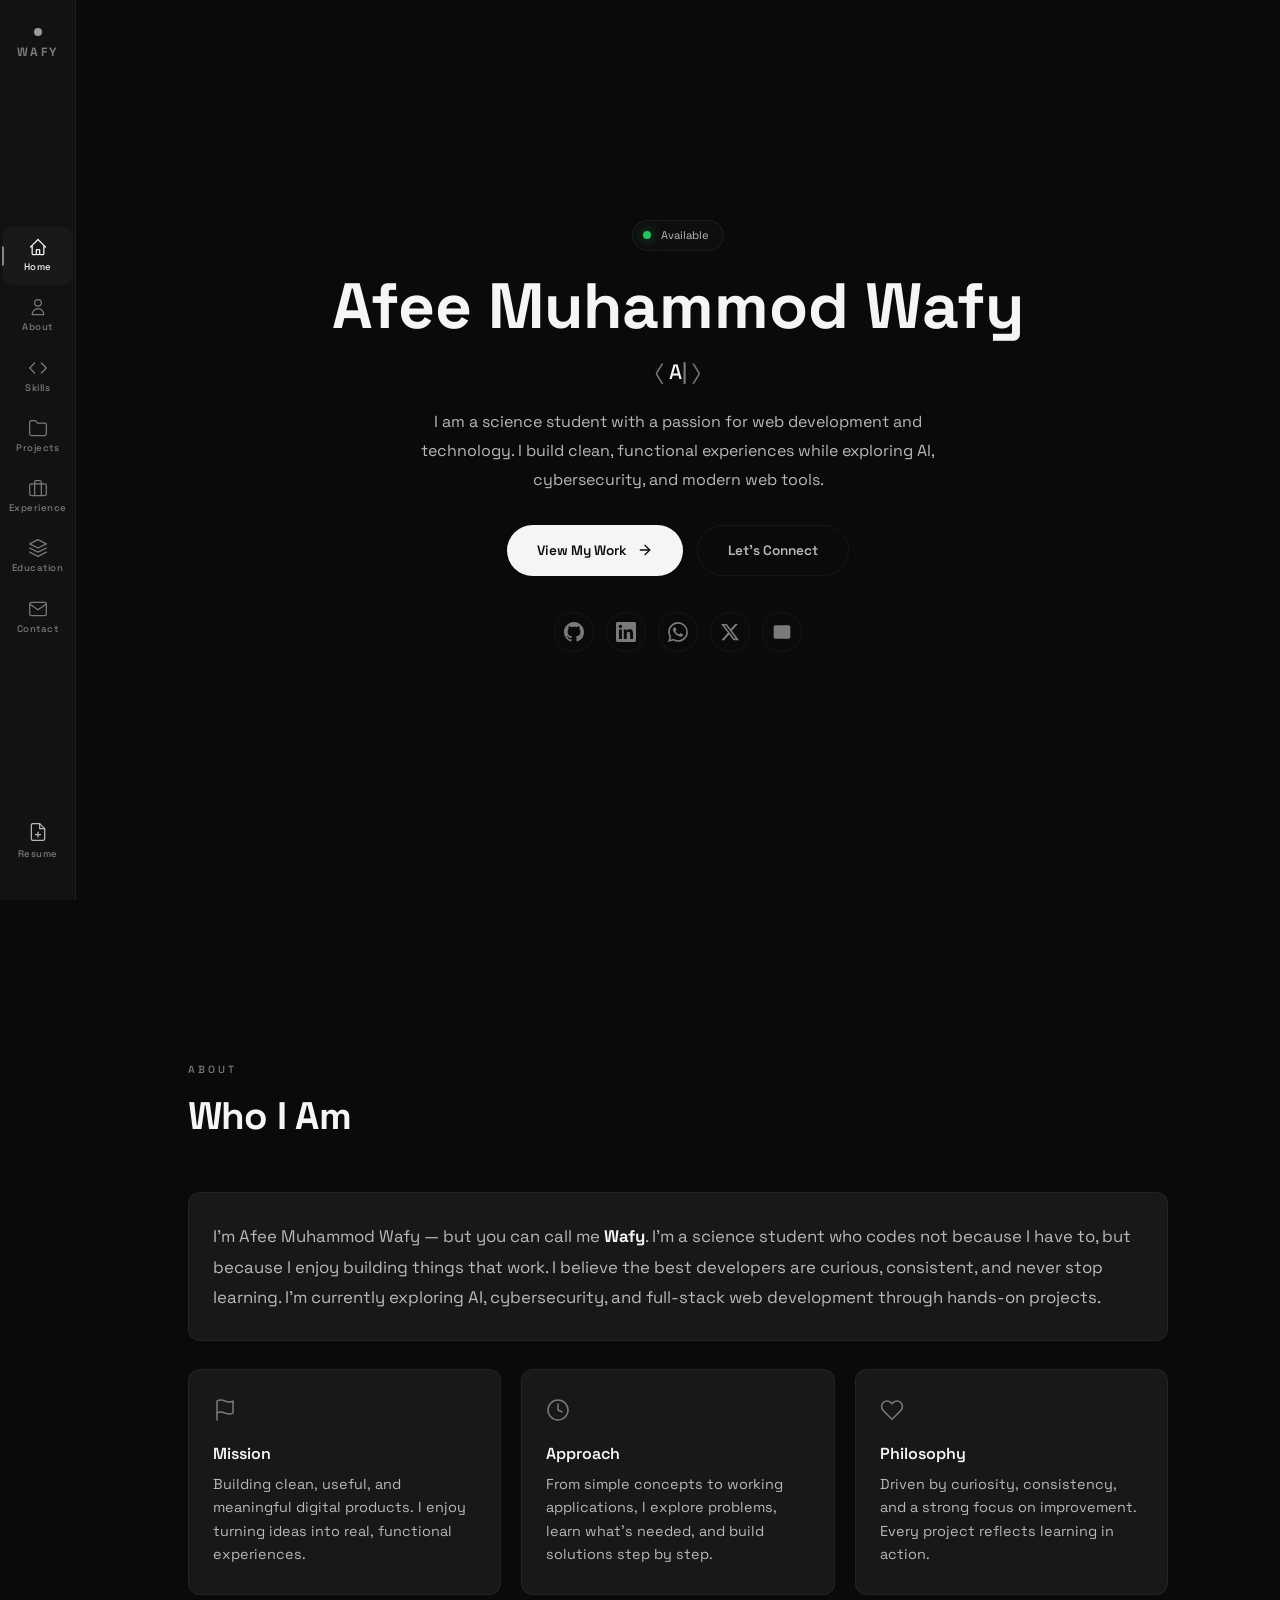
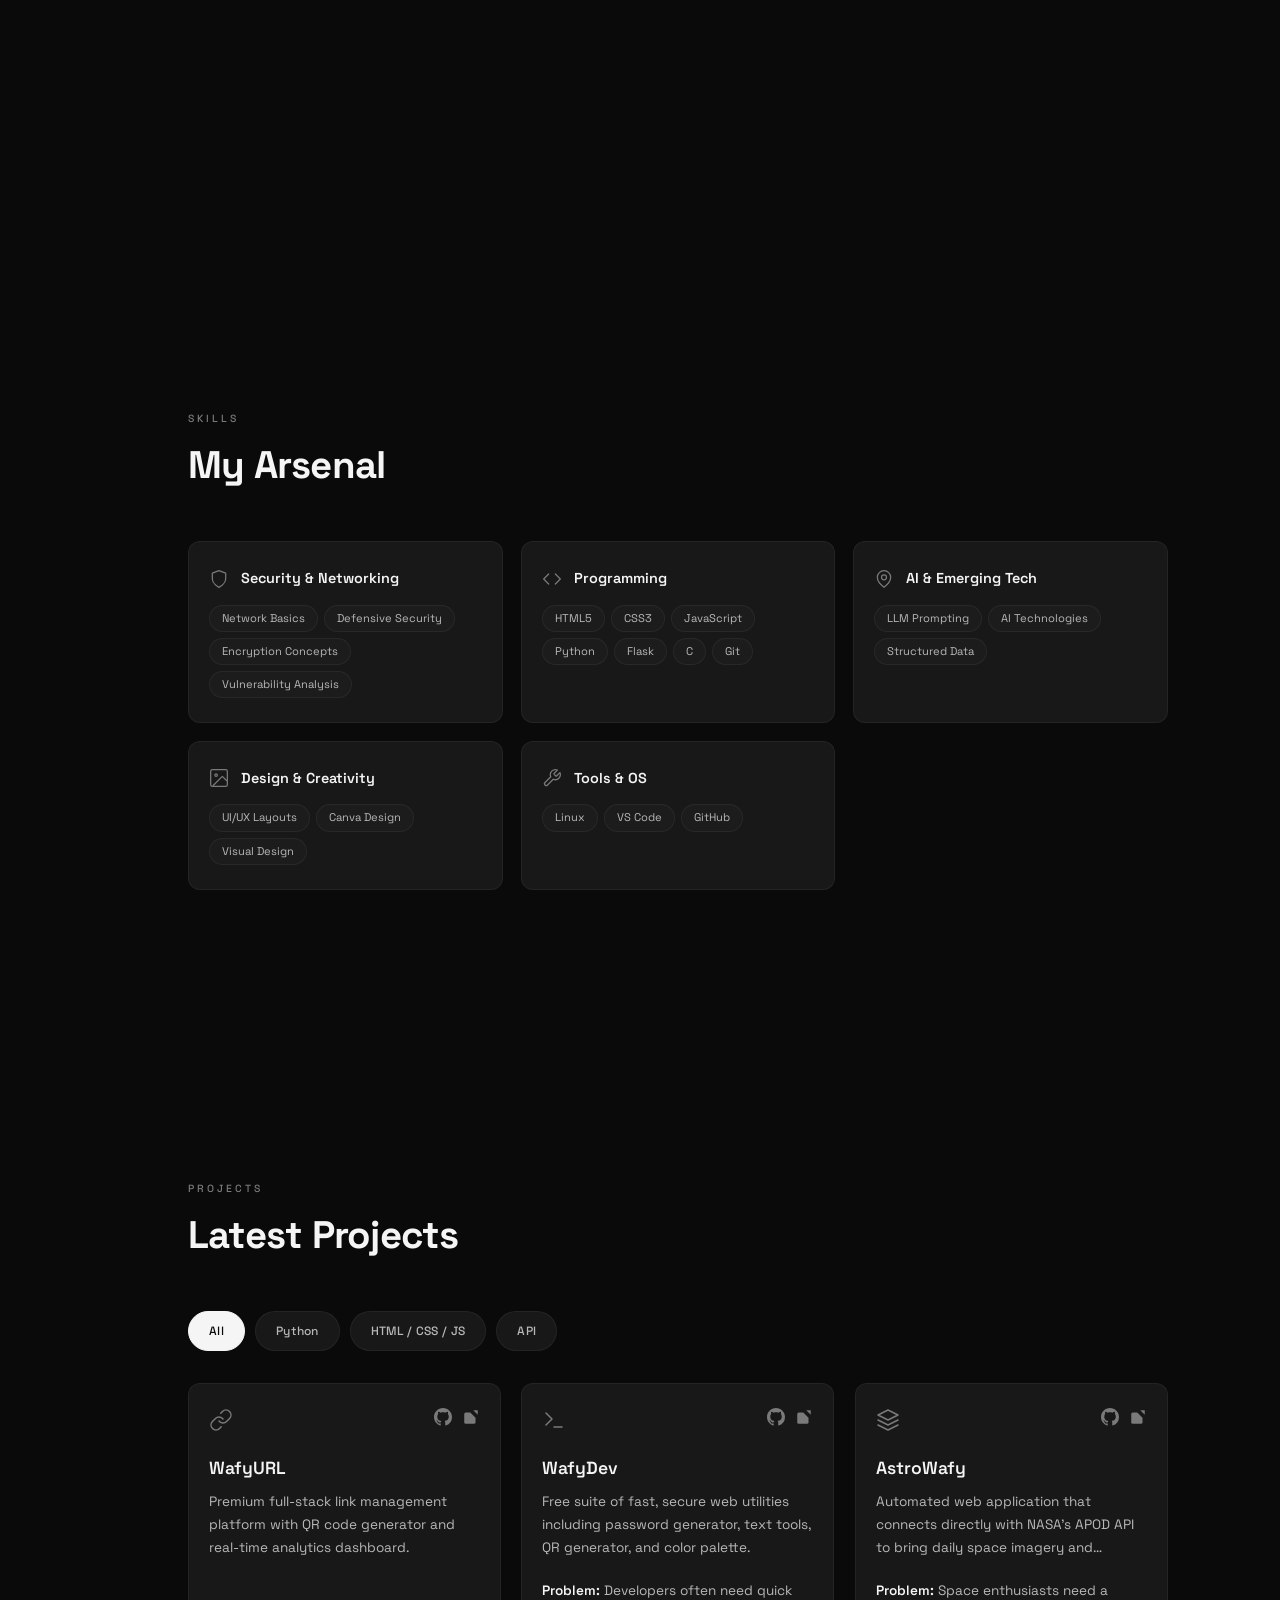
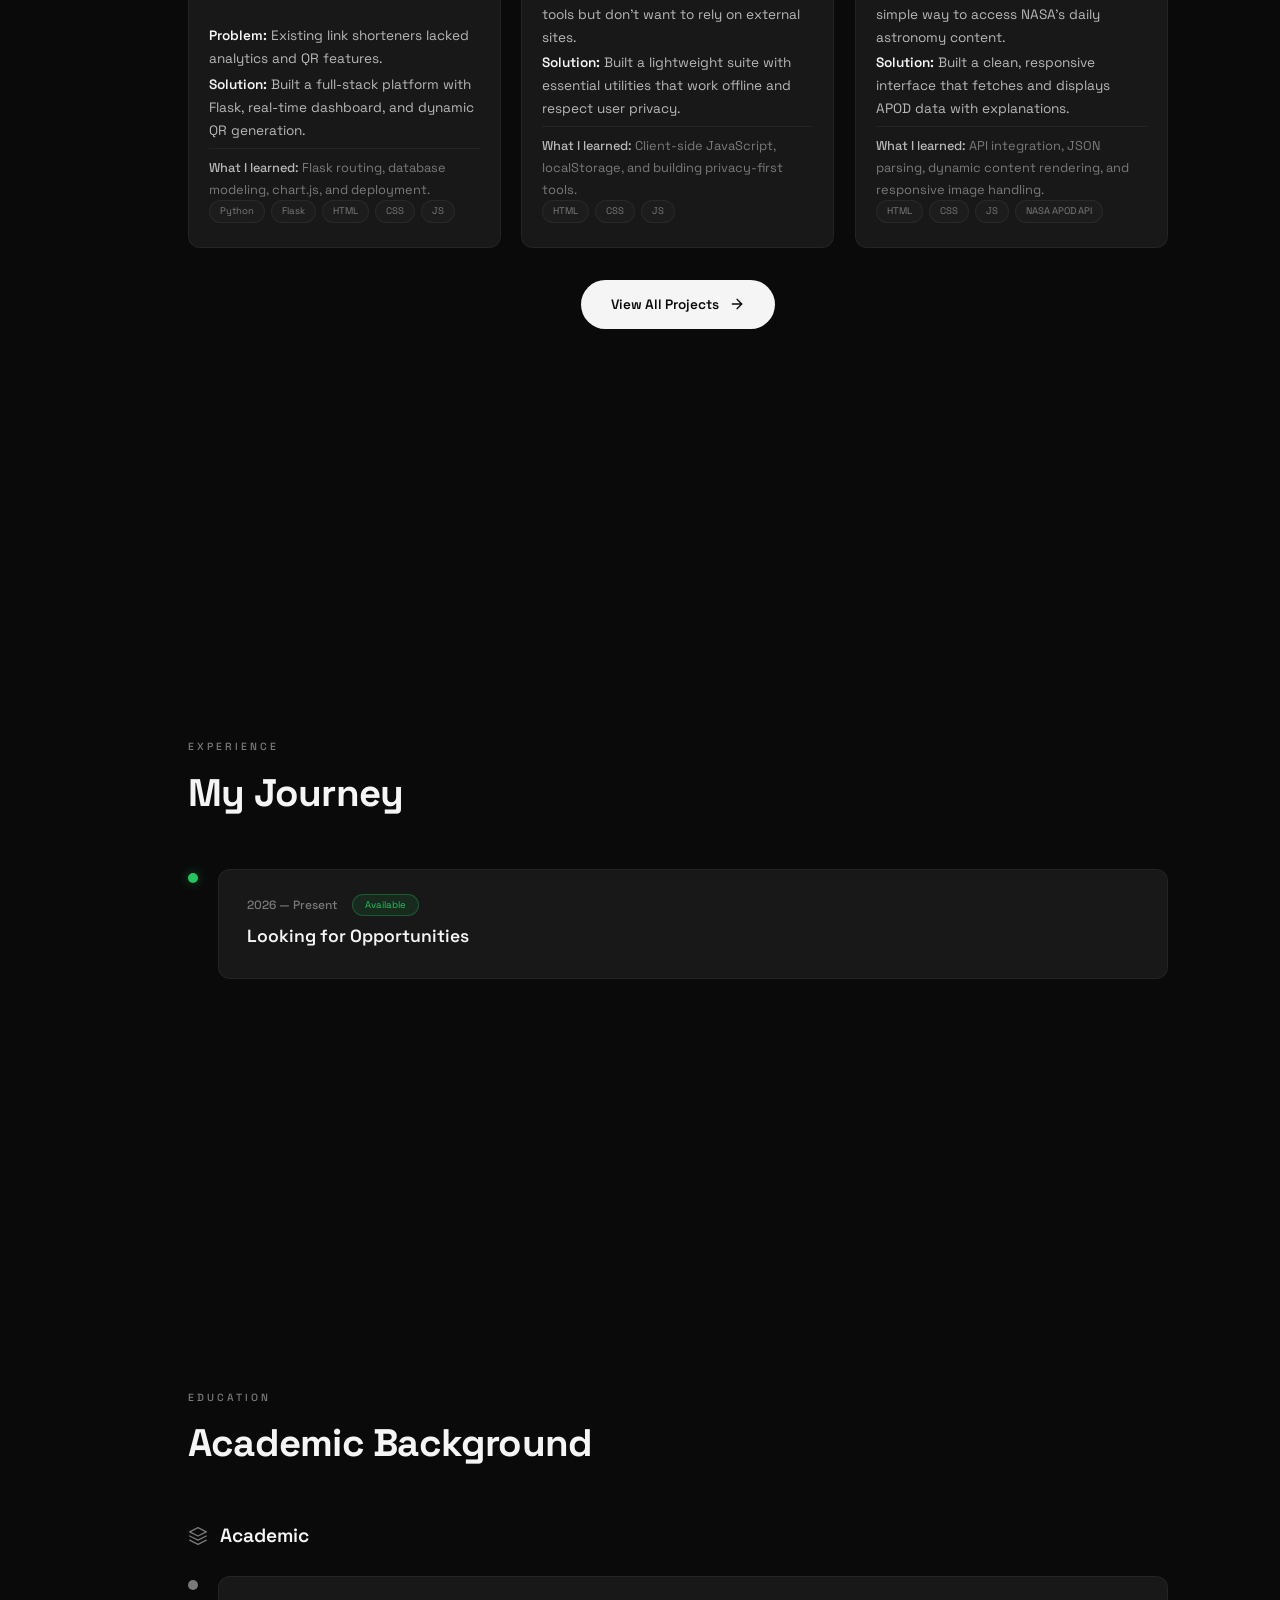
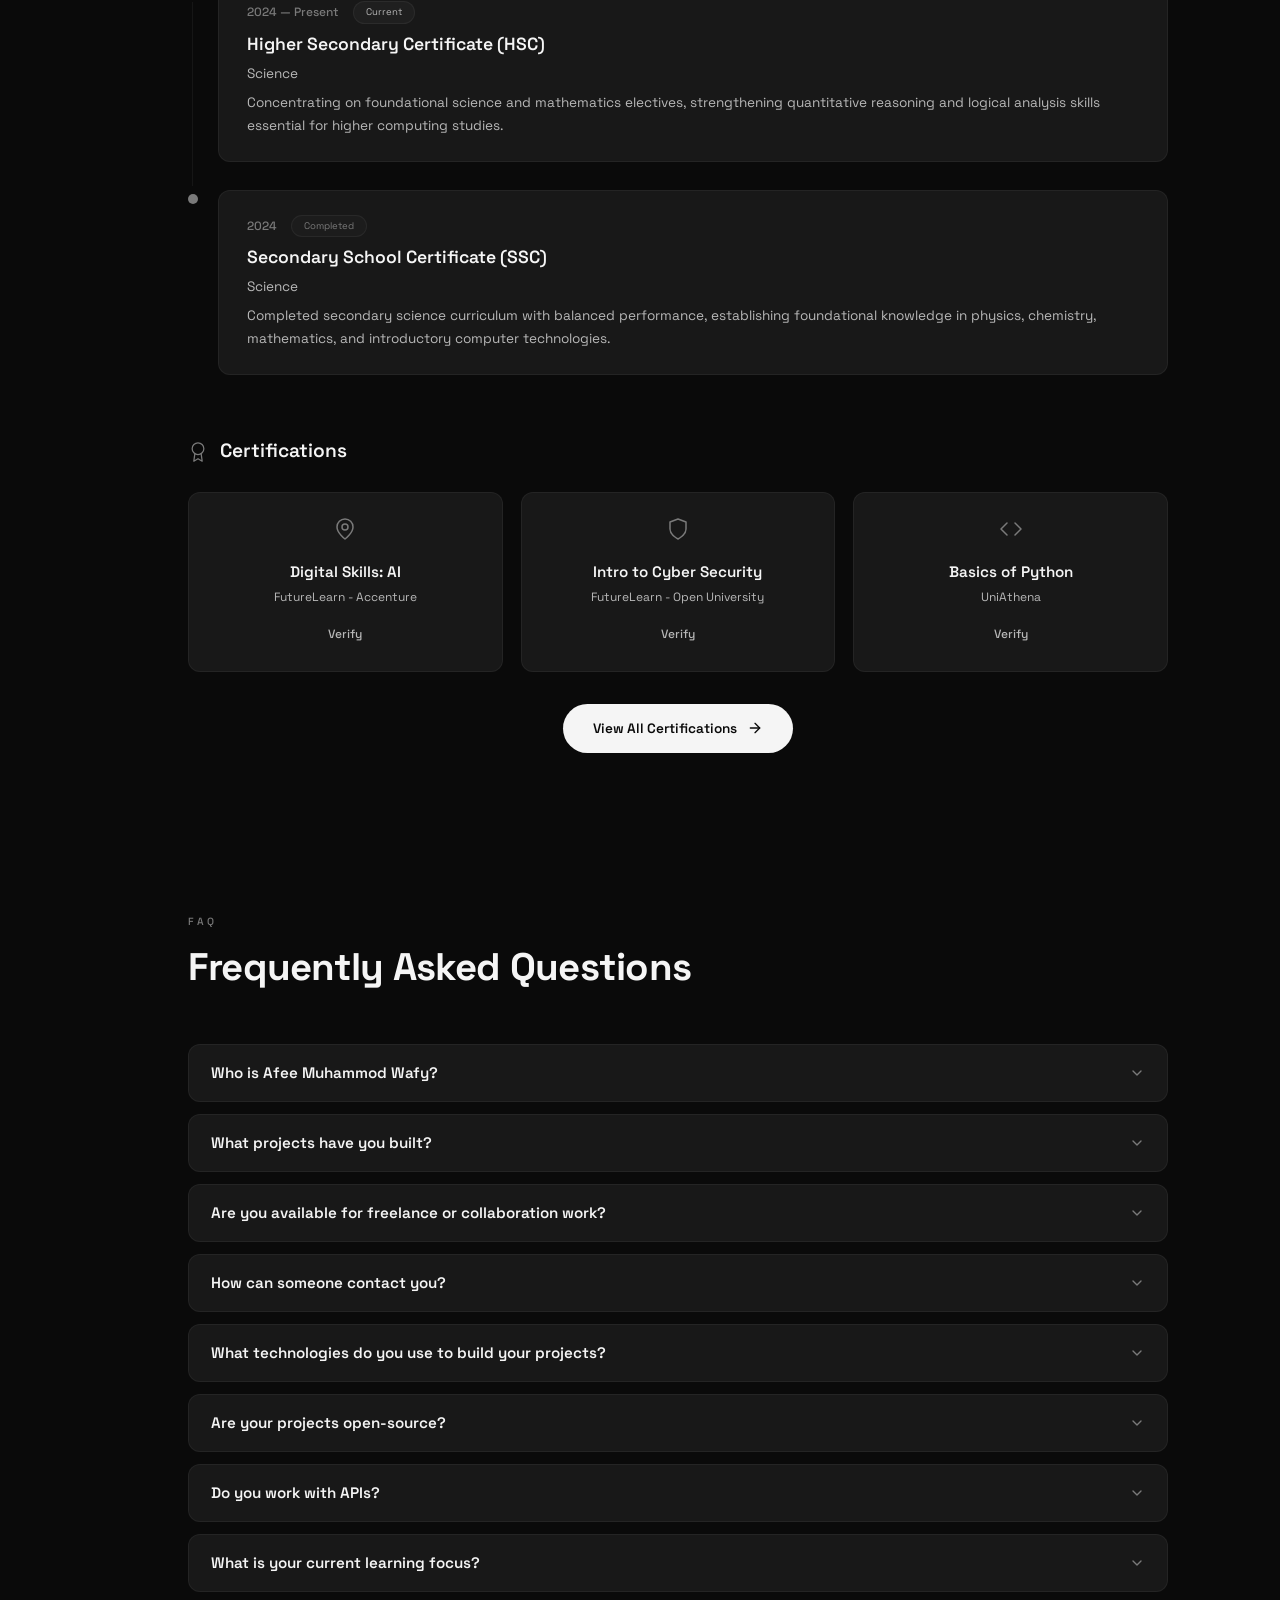
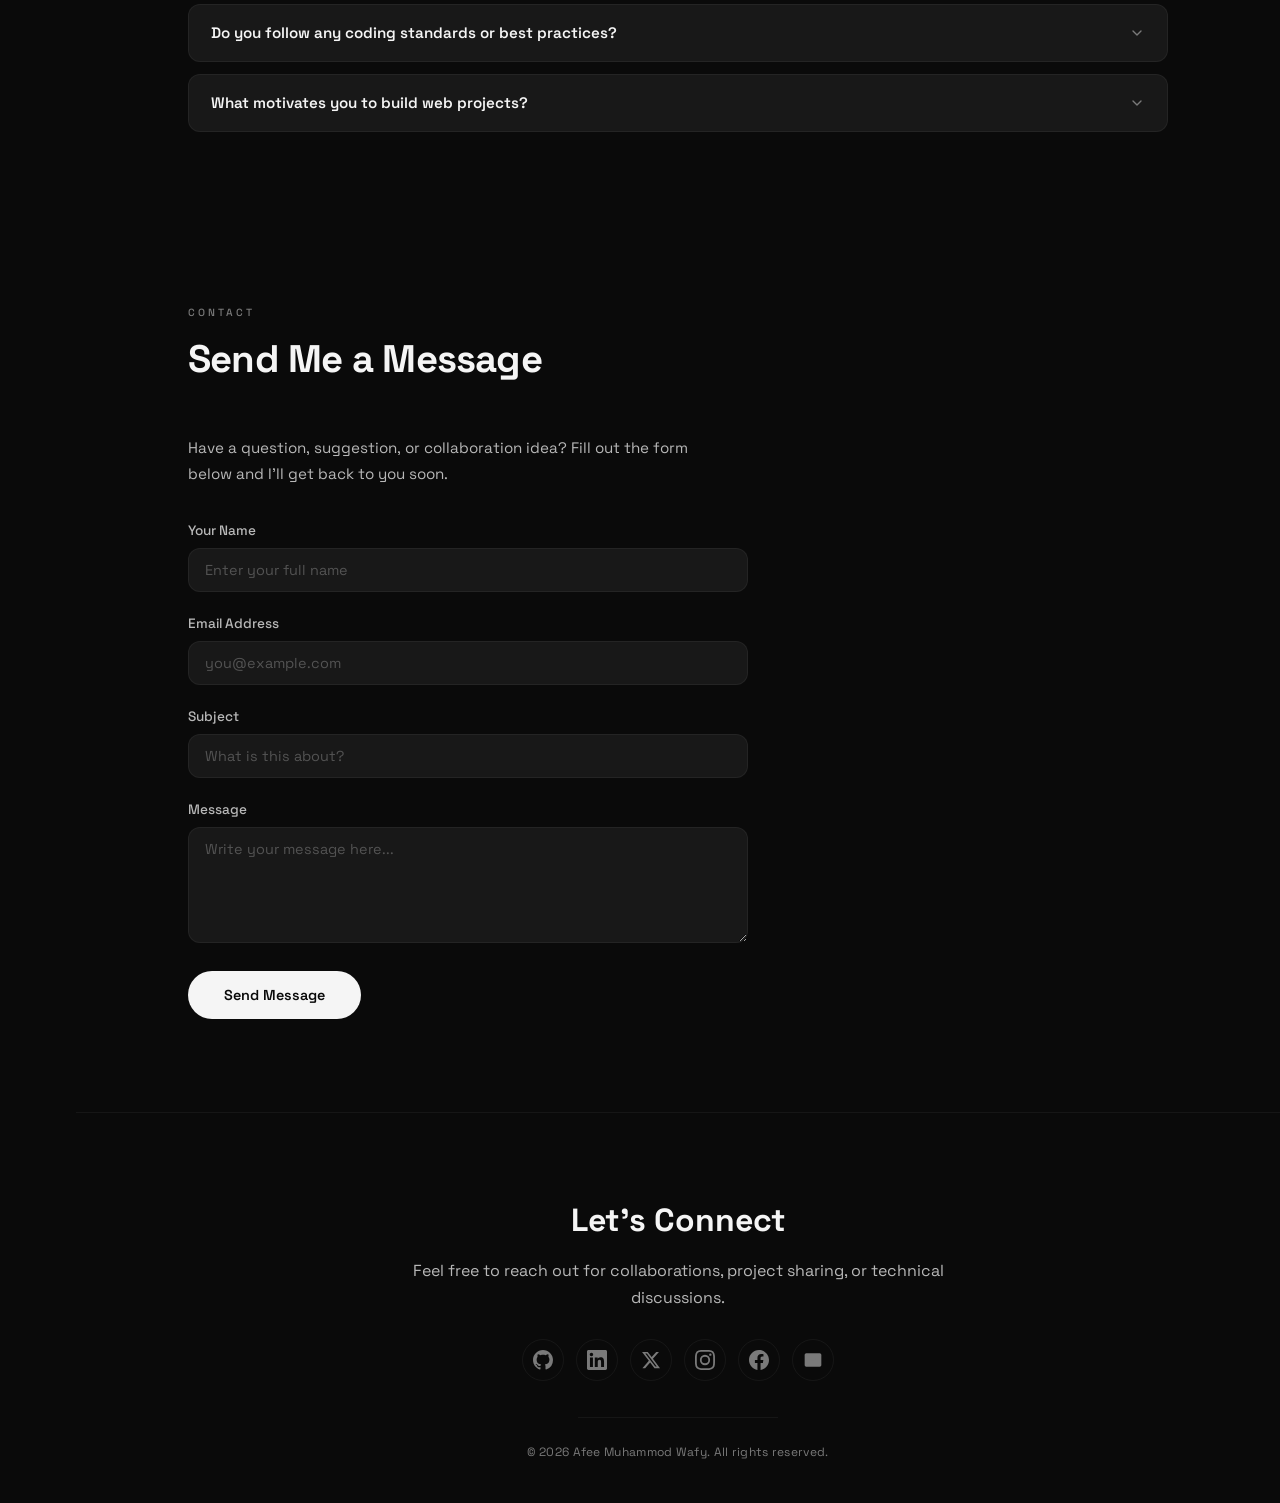
==== commit 881d2115: "Add files via upload" ====
--- a/index.html
+++ b/index.html
@@ -369,9 +369,9 @@
           <div class="skill-group-header">
             <!-- Updated AI Icon (Brain / Location replaced) -->
             <svg width="20" height="20" viewBox="0 0 24 24" fill="none" stroke="currentColor" stroke-width="1.5" stroke-linecap="round" stroke-linejoin="round">
-  <path d="M12 2a8 8 0 00-8 8c0 6 8 12 8 12s8-6 8-12a8 8 0 00-8-8z"/>
-  <circle cx="12" cy="10" r="3"/>
-</svg>
+              <path d="M12 2a8 8 0 00-8 8c0 6 8 12 8 12s8-6 8-12a8 8 0 00-8-8z"/>
+              <circle cx="12" cy="10" r="3"/>
+            </svg>
             <h3>AI & Emerging Tech</h3>
           </div>
           <div class="skill-tags">
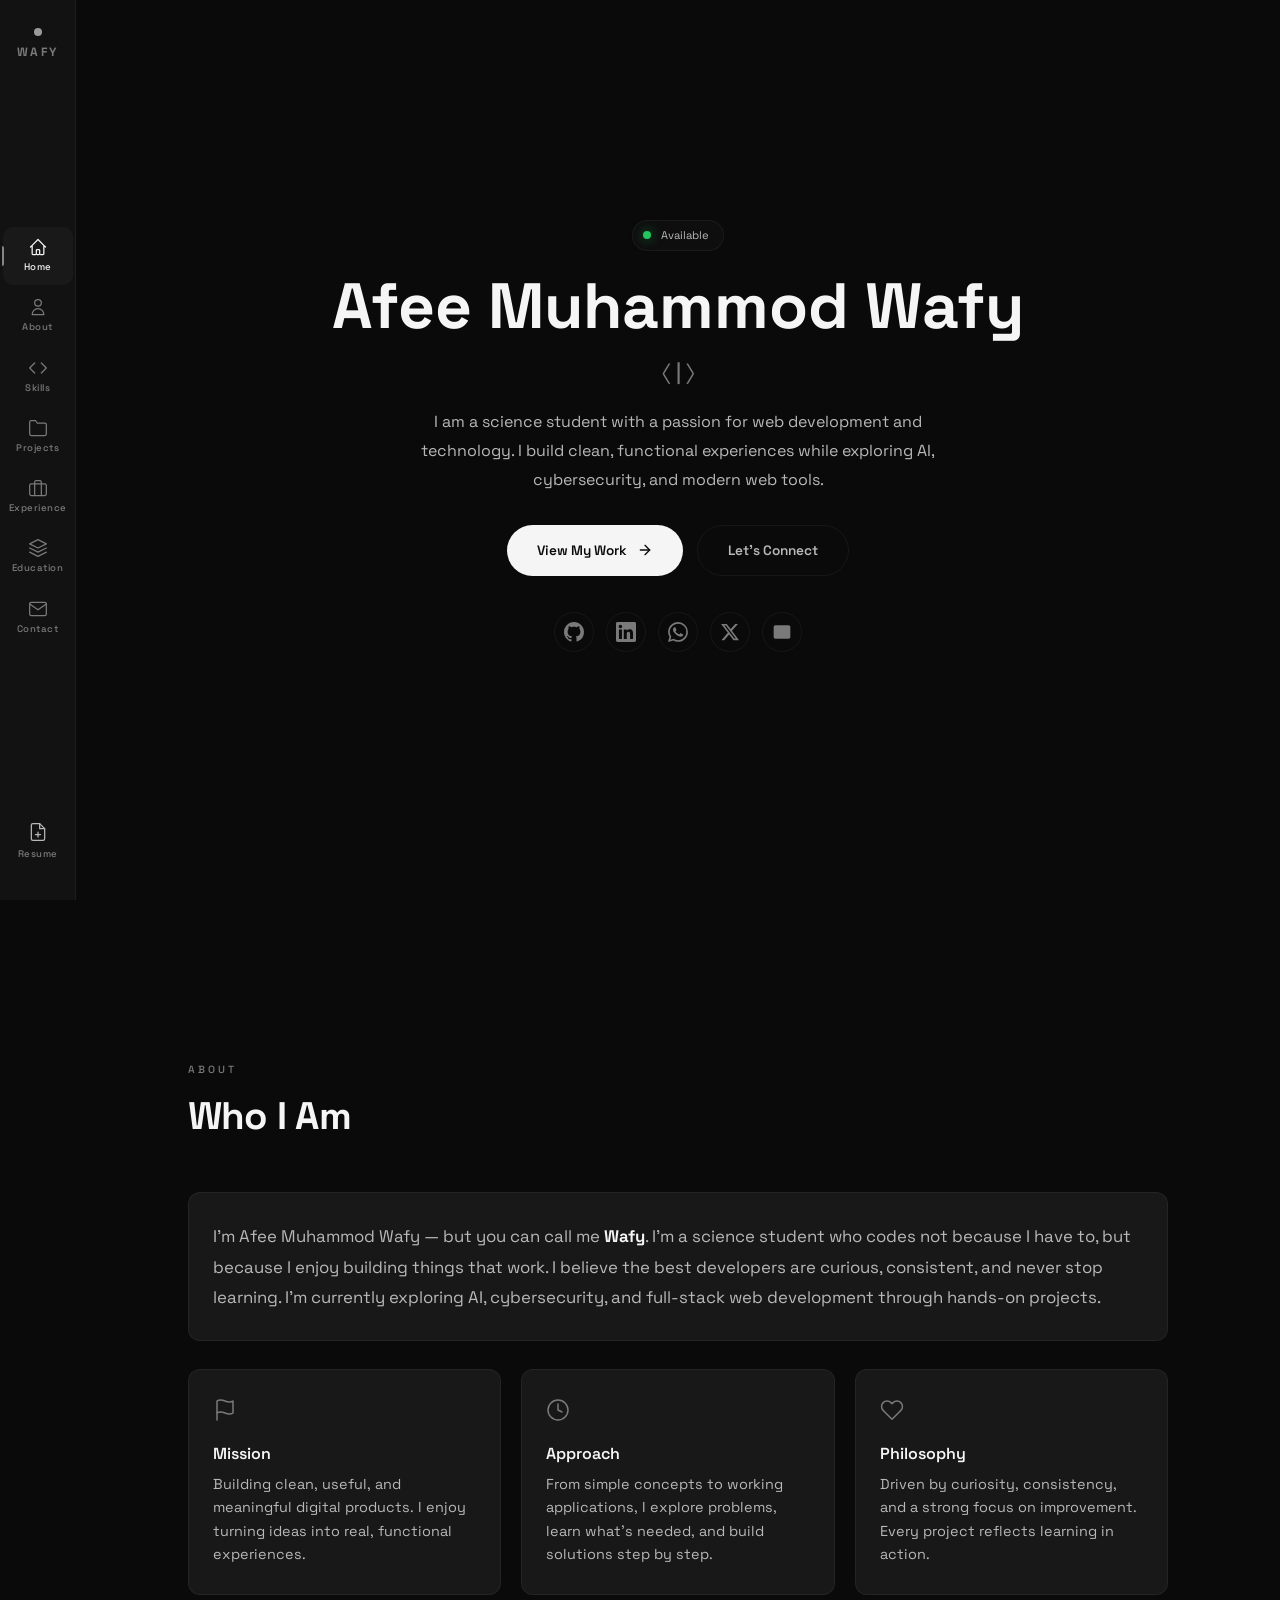
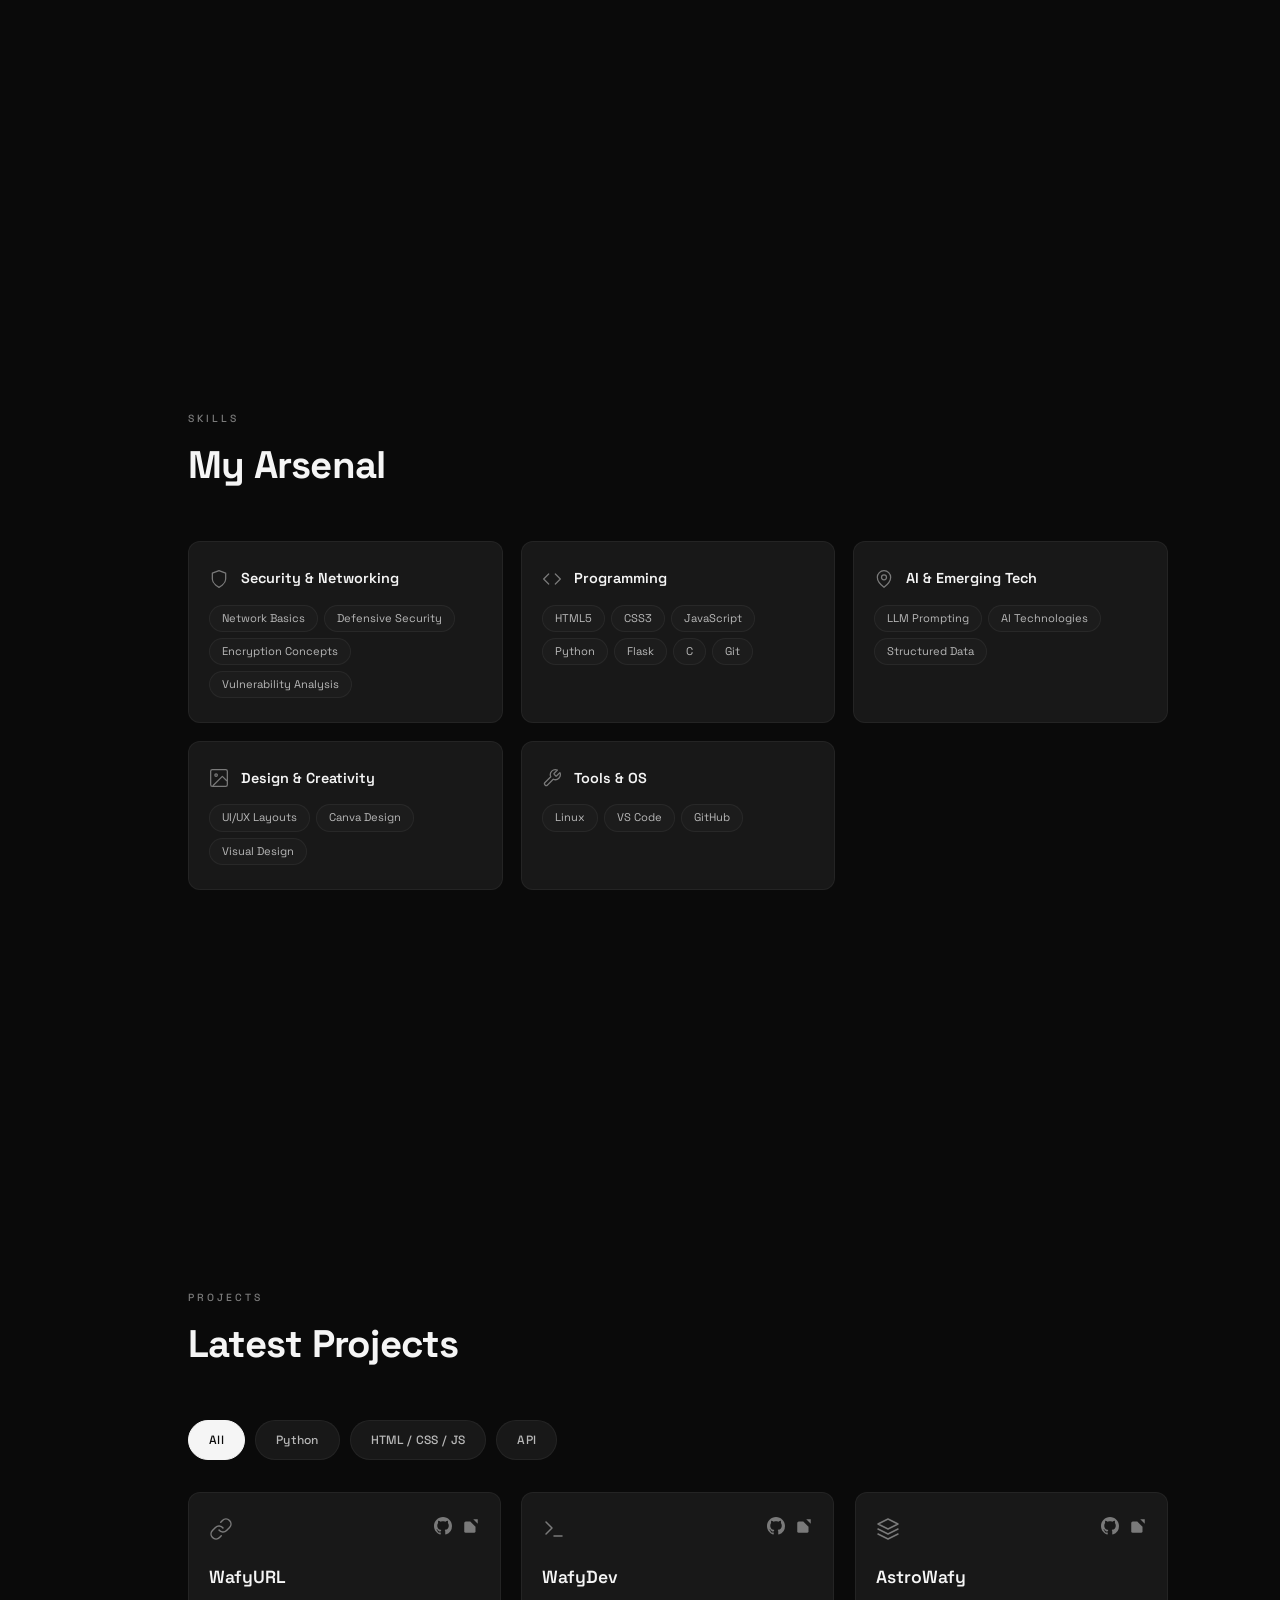
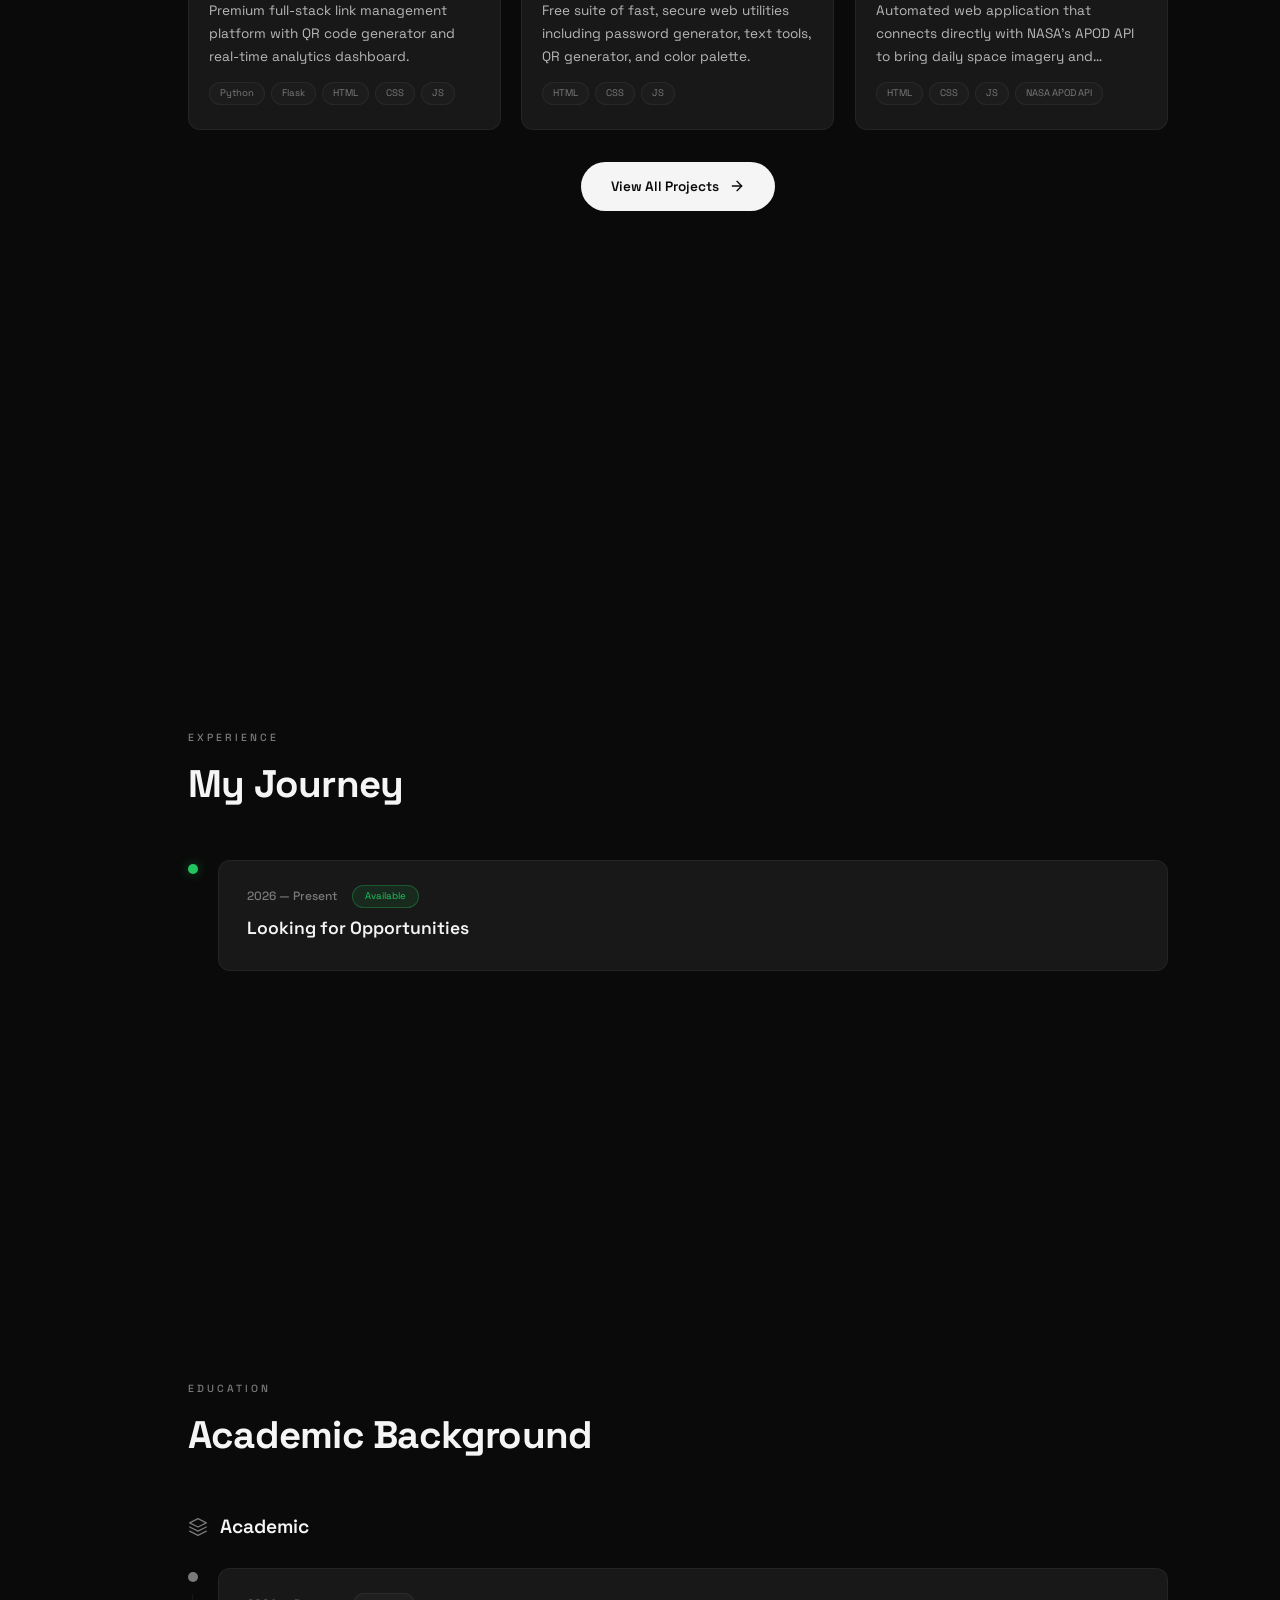
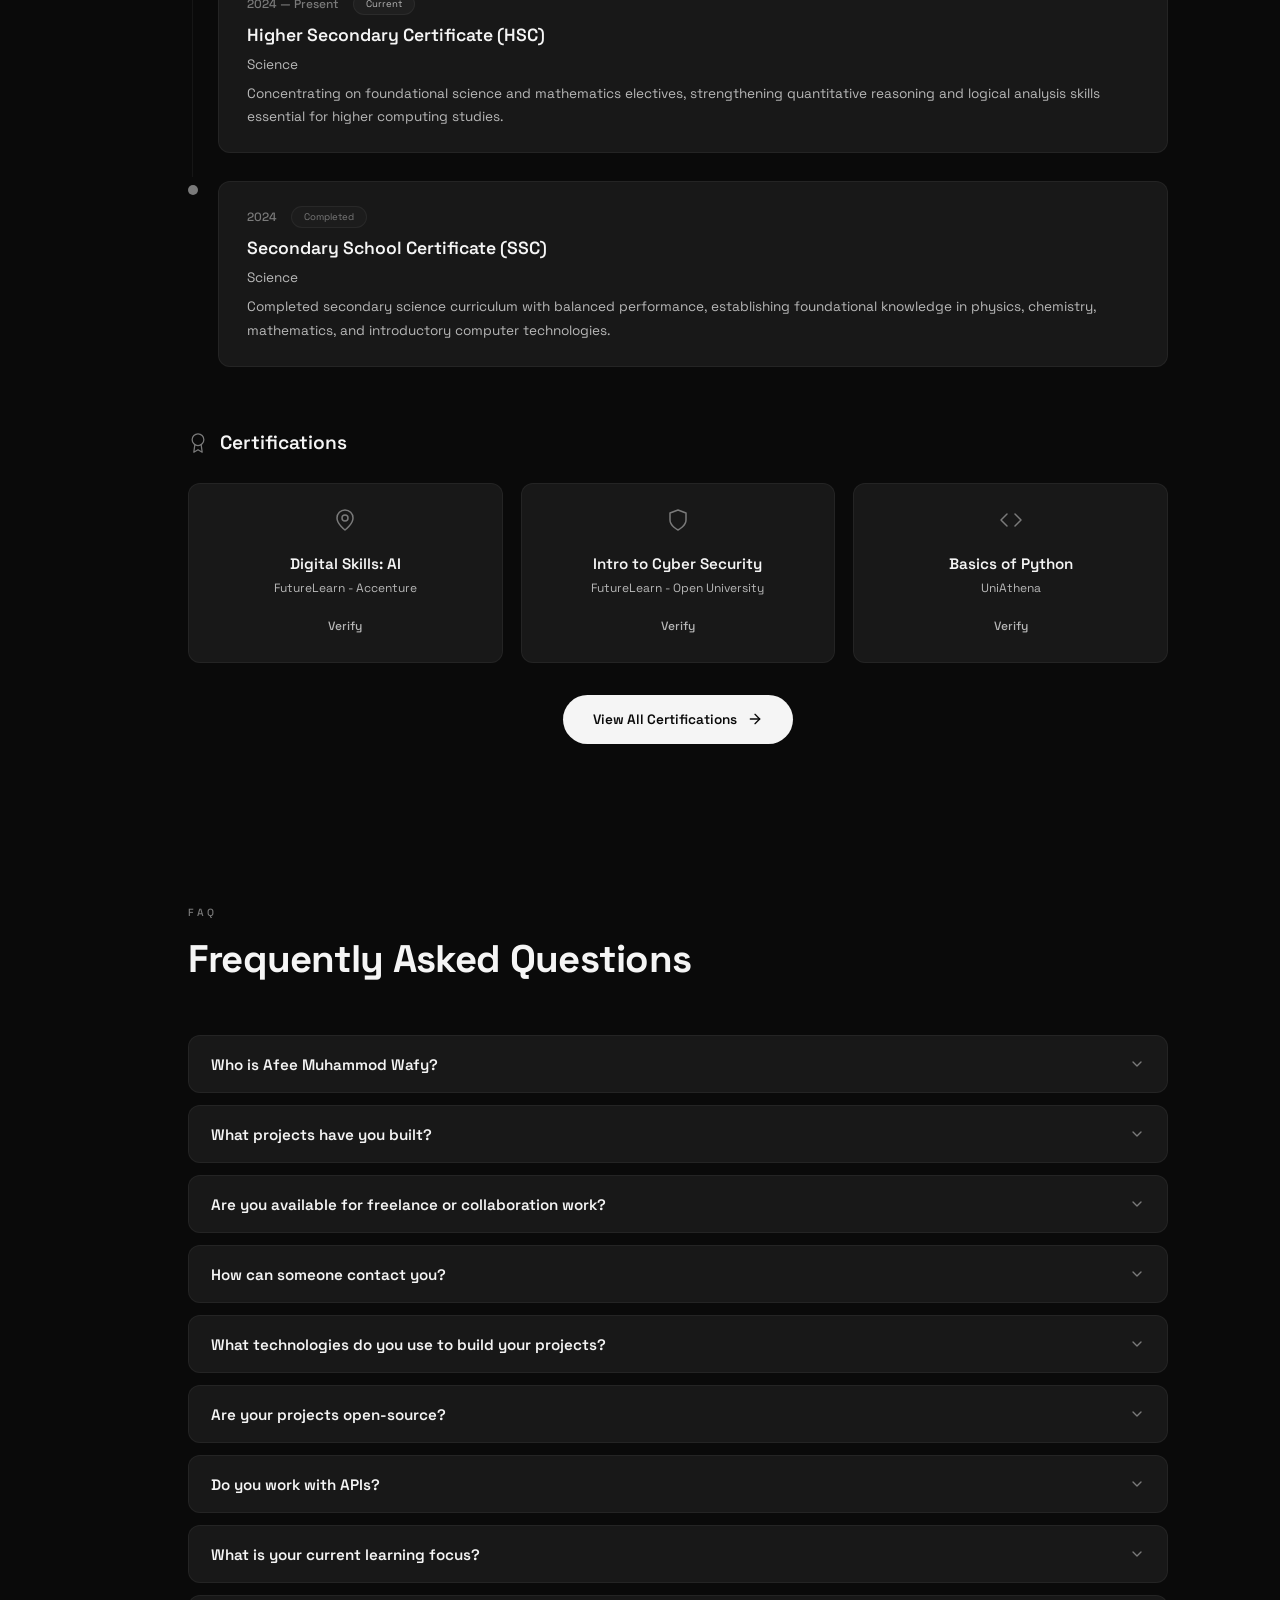
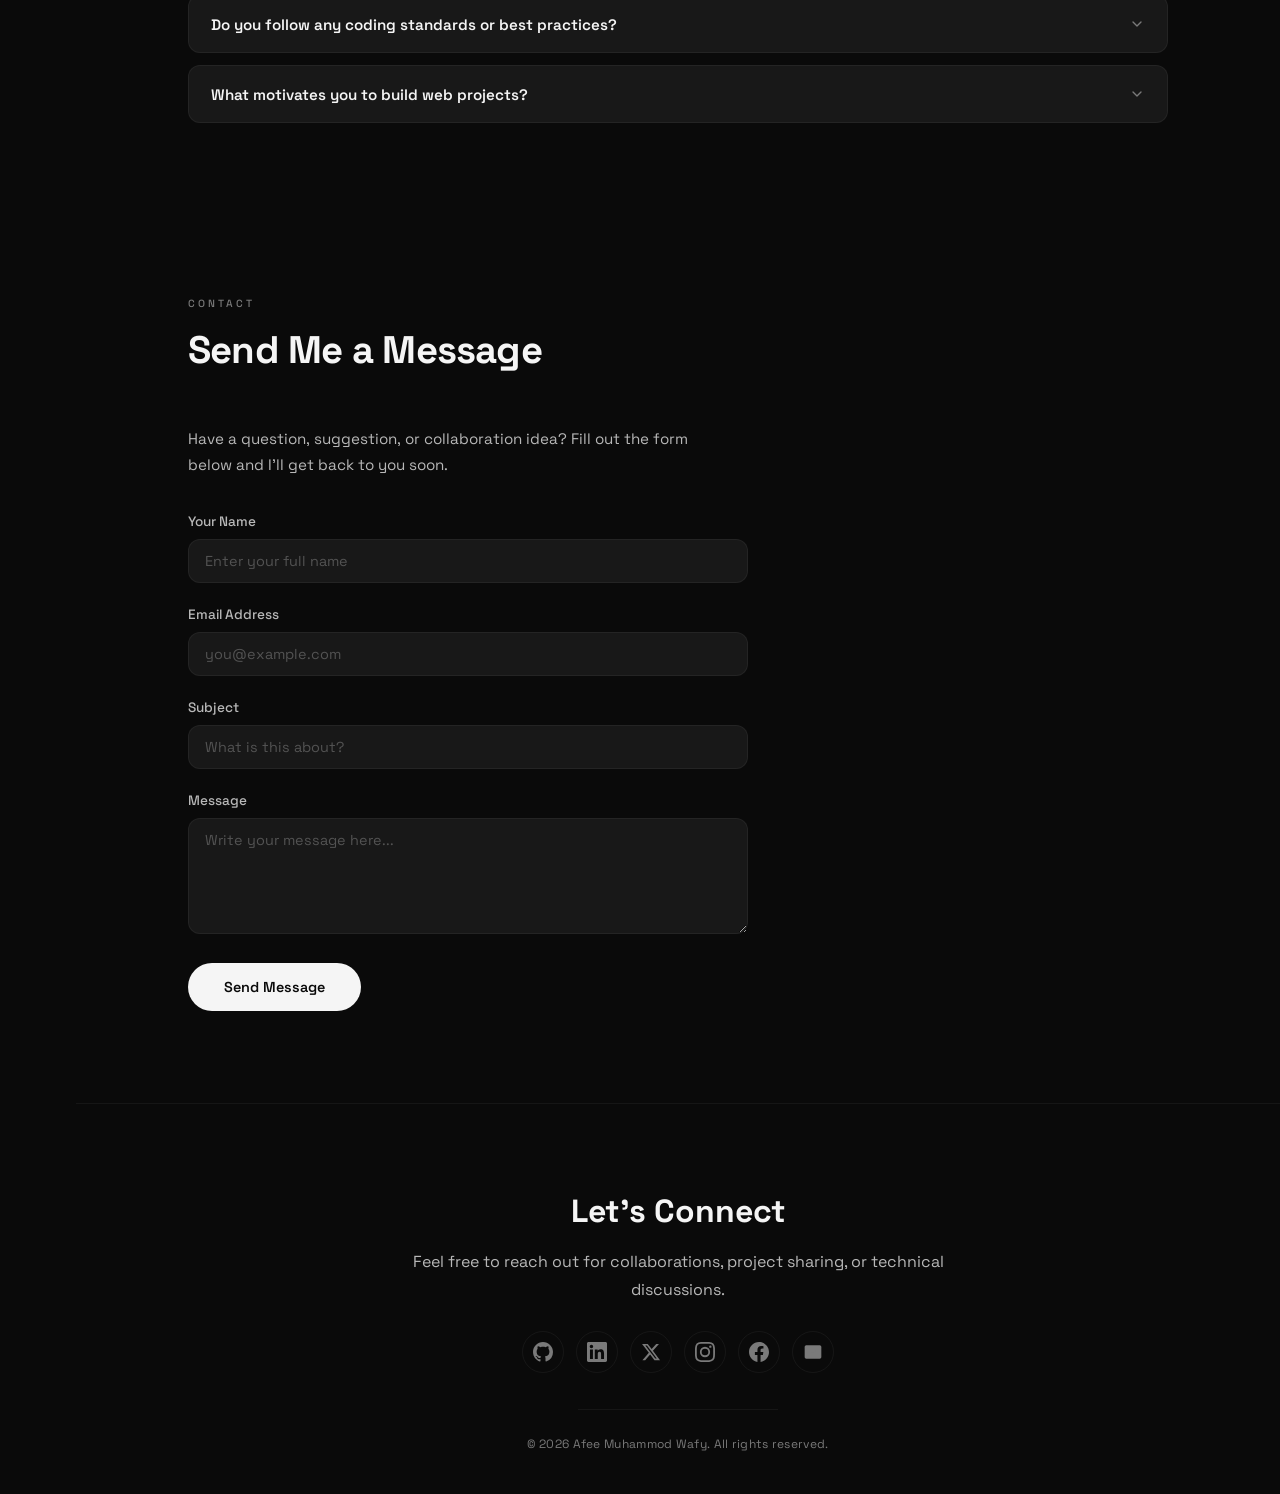
==== commit d907cf87: "Add files via upload" ====
--- a/index.html
+++ b/index.html
@@ -148,7 +148,7 @@
 
   <a href="#main-content" class="skip-link">Skip to main content</a>
 
-  <!-- Sidebar with Clickable Brand -->
+  <!-- Sidebar -->
   <aside class="sidebar" role="navigation" aria-label="Main navigation">
     <div class="sidebar-brand">
       <a href="/" aria-label="Home" style="text-decoration: none; display: flex; flex-direction: column; align-items: center; gap: 6px;">
@@ -194,7 +194,7 @@
     </div>
   </aside>
 
-  <!-- Mobile Header with Clickable Brand -->
+  <!-- Mobile Header -->
   <header class="mobile-header" role="banner">
     <a href="/" aria-label="Home" style="text-decoration: none; color: var(--text-primary);">
       <span class="mobile-brand">WAFY</span>
@@ -295,8 +295,6 @@
     <section id="about" class="section" aria-labelledby="about-title">
       <div class="section-label">About</div>
       <h2 class="section-title" id="about-title">Who I Am</h2>
-
-      <!-- Professional About Text -->
       <div class="about-card full-width" style="grid-column: 1 / -1; background: var(--bg-card); border: 1px solid var(--border); border-radius: var(--radius); padding: 28px 24px; margin-bottom: 28px;">
         <p style="font-size: 1.05rem; line-height: 1.8; color: var(--text-secondary);">
           I'm Afee Muhammod Wafy — but you can call me <strong style="color: var(--text-primary);">Wafy</strong>. 
@@ -306,8 +304,6 @@
           full-stack web development through hands-on projects.
         </p>
       </div>
-
-      <!-- 3 Cards (Mission, Approach, Philosophy) -->
       <div class="about-grid">
         <div class="about-card">
           <div class="about-icon" aria-hidden="true">
@@ -367,7 +363,6 @@
         </div>
         <div class="skill-group">
           <div class="skill-group-header">
-            <!-- Updated AI Icon (Brain / Location replaced) -->
             <svg width="20" height="20" viewBox="0 0 24 24" fill="none" stroke="currentColor" stroke-width="1.5" stroke-linecap="round" stroke-linejoin="round">
               <path d="M12 2a8 8 0 00-8 8c0 6 8 12 8 12s8-6 8-12a8 8 0 00-8-8z"/>
               <circle cx="12" cy="10" r="3"/>
@@ -405,21 +400,17 @@
       </div>
     </section>
 
-    <!-- Projects Section -->
+    <!-- Projects Section (Problem/Solution Removed) -->
     <section id="projects" class="section" aria-labelledby="projects-title">
       <div class="section-label">Projects</div>
       <h2 class="section-title" id="projects-title">Latest Projects</h2>
-
       <div class="filter-bar" role="group" aria-label="Filter projects by technology">
         <button class="filter-btn active" data-filter="all">All</button>
         <button class="filter-btn" data-filter="python">Python</button>
         <button class="filter-btn" data-filter="html-css-js">HTML / CSS / JS</button>
         <button class="filter-btn" data-filter="api">API</button>
       </div>
-
       <div class="projects-grid" id="homeProjects">
-
-        <!-- Project 1: WafyURL with Problem-Solution -->
         <div class="project-card" data-tags="python flask html css js">
           <div class="project-top">
             <div class="project-icon" aria-hidden="true">
@@ -436,21 +427,6 @@
           </div>
           <h3 class="project-title">WafyURL</h3>
           <p class="project-desc">Premium full-stack link management platform with QR code generator and real-time analytics dashboard.</p>
-
-          <!-- Problem-Solution Section Added -->
-          <p class="project-problem" style="font-size: 0.85rem; color: var(--text-secondary); margin-top: 6px;">
-            <span style="font-weight: 600; color: var(--text-primary);">Problem:</span> 
-            Existing link shorteners lacked analytics and QR features.
-          </p>
-          <p class="project-solution" style="font-size: 0.85rem; color: var(--text-secondary); margin-top: 2px;">
-            <span style="font-weight: 600; color: var(--text-primary);">Solution:</span> 
-            Built a full-stack platform with Flask, real-time dashboard, and dynamic QR generation.
-          </p>
-          <p class="project-learn" style="font-size: 0.8rem; color: var(--text-muted); margin-top: 6px; border-top: 1px solid var(--border); padding-top: 8px;">
-            <span style="font-weight: 500; color: var(--text-secondary);">What I learned:</span> 
-            Flask routing, database modeling, chart.js, and deployment.
-          </p>
-
           <div class="project-tags">
             <span>Python</span>
             <span>Flask</span>
@@ -459,8 +435,6 @@
             <span>JS</span>
           </div>
         </div>
-
-        <!-- Project 2: WafyDev with Problem-Solution -->
         <div class="project-card" data-tags="html css js">
           <div class="project-top">
             <div class="project-icon" aria-hidden="true">
@@ -477,29 +451,12 @@
           </div>
           <h3 class="project-title">WafyDev</h3>
           <p class="project-desc">Free suite of fast, secure web utilities including password generator, text tools, QR generator, and color palette.</p>
-
-          <!-- Problem-Solution Section Added -->
-          <p class="project-problem" style="font-size: 0.85rem; color: var(--text-secondary); margin-top: 6px;">
-            <span style="font-weight: 600; color: var(--text-primary);">Problem:</span> 
-            Developers often need quick tools but don't want to rely on external sites.
-          </p>
-          <p class="project-solution" style="font-size: 0.85rem; color: var(--text-secondary); margin-top: 2px;">
-            <span style="font-weight: 600; color: var(--text-primary);">Solution:</span> 
-            Built a lightweight suite with essential utilities that work offline and respect user privacy.
-          </p>
-          <p class="project-learn" style="font-size: 0.8rem; color: var(--text-muted); margin-top: 6px; border-top: 1px solid var(--border); padding-top: 8px;">
-            <span style="font-weight: 500; color: var(--text-secondary);">What I learned:</span> 
-            Client-side JavaScript, localStorage, and building privacy-first tools.
-          </p>
-
           <div class="project-tags">
             <span>HTML</span>
             <span>CSS</span>
             <span>JS</span>
           </div>
         </div>
-
-        <!-- Project 3: AstroWafy with Problem-Solution -->
         <div class="project-card" data-tags="html css js api">
           <div class="project-top">
             <div class="project-icon" aria-hidden="true">
@@ -516,21 +473,6 @@
           </div>
           <h3 class="project-title">AstroWafy</h3>
           <p class="project-desc">Automated web application that connects directly with NASA's APOD API to bring daily space imagery and astronomical data.</p>
-
-          <!-- Problem-Solution Section Added -->
-          <p class="project-problem" style="font-size: 0.85rem; color: var(--text-secondary); margin-top: 6px;">
-            <span style="font-weight: 600; color: var(--text-primary);">Problem:</span> 
-            Space enthusiasts need a simple way to access NASA's daily astronomy content.
-          </p>
-          <p class="project-solution" style="font-size: 0.85rem; color: var(--text-secondary); margin-top: 2px;">
-            <span style="font-weight: 600; color: var(--text-primary);">Solution:</span> 
-            Built a clean, responsive interface that fetches and displays APOD data with explanations.
-          </p>
-          <p class="project-learn" style="font-size: 0.8rem; color: var(--text-muted); margin-top: 6px; border-top: 1px solid var(--border); padding-top: 8px;">
-            <span style="font-weight: 500; color: var(--text-secondary);">What I learned:</span> 
-            API integration, JSON parsing, dynamic content rendering, and responsive image handling.
-          </p>
-
           <div class="project-tags">
             <span>HTML</span>
             <span>CSS</span>
@@ -538,7 +480,6 @@
             <span>NASA APOD API</span>
           </div>
         </div>
-
       </div>
       <div class="projects-view-all">
         <a href="/projects/" class="btn-primary">
@@ -571,7 +512,6 @@
     <section id="education" class="section" aria-labelledby="education-title">
       <div class="section-label">Education</div>
       <h2 class="section-title" id="education-title">Academic Background</h2>
-
       <h3 class="edu-sub-heading">
         <svg width="20" height="20" viewBox="0 0 24 24" fill="none" stroke="currentColor" stroke-width="1.5" stroke-linecap="round" stroke-linejoin="round"><path d="M12 2L2 7l10 5 10-5-10-5z"/><path d="M2 17l10 5 10-5"/><path d="M2 12l10 5 10-5"/></svg>
         Academic
@@ -641,13 +581,11 @@
       </div>
     </section>
 
-    <!-- FAQ Section (10 Questions with slightly expanded answers) -->
+    <!-- FAQ Section -->
     <section id="faq" class="section" aria-labelledby="faq-title">
       <div class="section-label">FAQ</div>
       <h2 class="section-title" id="faq-title">Frequently Asked Questions</h2>
       <div class="faq-list">
-
-        <!-- 1 -->
         <div class="faq-item">
           <button class="faq-question-btn" aria-expanded="false">
             <span class="faq-question-text">Who is Afee Muhammod Wafy?</span>
@@ -655,8 +593,6 @@
           </button>
           <div class="faq-answer"><p>I am a science student with a deep passion for web development and technology. I enjoy learning new things and building projects that solve real problems. My journey is driven by curiosity and a desire to create meaningful digital experiences.</p></div>
         </div>
-
-        <!-- 2 -->
         <div class="faq-item">
           <button class="faq-question-btn" aria-expanded="false">
             <span class="faq-question-text">What projects have you built?</span>
@@ -664,8 +600,6 @@
           </button>
           <div class="faq-answer"><p>I have built three main projects so far: WafyURL, a full-stack link management platform with analytics and QR generation; WafyDev, a suite of developer utilities; and AstroWafy, a NASA APOD API-powered space image viewer. Each project helped me learn new skills and improve my development workflow.</p></div>
         </div>
-
-        <!-- 3 -->
         <div class="faq-item">
           <button class="faq-question-btn" aria-expanded="false">
             <span class="faq-question-text">Are you available for freelance or collaboration work?</span>
@@ -673,8 +607,6 @@
           </button>
           <div class="faq-answer"><p>Yes, I am open to part-time freelance work and project-based collaborations. I enjoy working on meaningful projects where I can contribute my skills and learn from others. Feel free to reach out if you have an idea or a project in mind.</p></div>
         </div>
-
-        <!-- 4 -->
         <div class="faq-item">
           <button class="faq-question-btn" aria-expanded="false">
             <span class="faq-question-text">How can someone contact you?</span>
@@ -682,8 +614,6 @@
           </button>
           <div class="faq-answer"><p>You can reach me via email at afeemuhammodwafy@yahoo.com or connect with me on LinkedIn. I am also active on GitHub and Twitter, where I share my learning journey and project updates. I try to respond to all messages within 24 hours.</p></div>
         </div>
-
-        <!-- 5 -->
         <div class="faq-item">
           <button class="faq-question-btn" aria-expanded="false">
             <span class="faq-question-text">What technologies do you use to build your projects?</span>
@@ -691,8 +621,6 @@
           </button>
           <div class="faq-answer"><p>I work with HTML5, CSS3, JavaScript (ES6+), Python, Flask, Git, and GitHub. For design, I use Canva and follow responsive design principles. I also work with REST APIs and deploy projects on GitHub Pages and custom domains. I am currently exploring authentication, databases, and AI integration.</p></div>
         </div>
-
-        <!-- 6 -->
         <div class="faq-item">
           <button class="faq-question-btn" aria-expanded="false">
             <span class="faq-question-text">Are your projects open-source?</span>
@@ -700,8 +628,6 @@
           </button>
           <div class="faq-answer"><p>Yes, all my projects are publicly available on GitHub. I believe in open-source and the power of sharing knowledge. You can explore the source code, suggest improvements, or fork them for your own learning. Feedback and contributions are always welcome.</p></div>
         </div>
-
-        <!-- 7 -->
         <div class="faq-item">
           <button class="faq-question-btn" aria-expanded="false">
             <span class="faq-question-text">Do you work with APIs?</span>
@@ -709,8 +635,6 @@
           </button>
           <div class="faq-answer"><p>Yes, I have worked with REST APIs like the NASA APOD API. I am comfortable fetching, parsing, and displaying JSON data in web applications. I enjoy integrating third-party services to add functionality and make projects more interactive.</p></div>
         </div>
-
-        <!-- 8 -->
         <div class="faq-item">
           <button class="faq-question-btn" aria-expanded="false">
             <span class="faq-question-text">What is your current learning focus?</span>
@@ -718,8 +642,6 @@
           </button>
           <div class="faq-answer"><p>Currently, I am focusing on full-stack web development, AI integration, and cybersecurity fundamentals. I am also improving my Python and Flask skills. My goal is to become a well-rounded developer who can build secure, scalable, and intelligent applications.</p></div>
         </div>
-
-        <!-- 9 -->
         <div class="faq-item">
           <button class="faq-question-btn" aria-expanded="false">
             <span class="faq-question-text">Do you follow any coding standards or best practices?</span>
@@ -727,8 +649,6 @@
           </button>
           <div class="faq-answer"><p>Yes, I follow clean code principles, use semantic HTML, write modular CSS, and ensure my JavaScript is accessible and performant. I also use Git for version control and follow industry-standard practices to keep my code maintainable and scalable.</p></div>
         </div>
-
-        <!-- 10 -->
         <div class="faq-item">
           <button class="faq-question-btn" aria-expanded="false">
             <span class="faq-question-text">What motivates you to build web projects?</span>
@@ -736,7 +656,6 @@
           </button>
           <div class="faq-answer"><p>I am motivated by the desire to solve real-world problems through code. Building something from scratch and seeing it work gives me a sense of purpose and creativity. I also enjoy learning new technologies and sharing my knowledge with the developer community.</p></div>
         </div>
-
       </div>
     </section>
 
@@ -814,10 +733,7 @@
     <svg width="20" height="20" viewBox="0 0 24 24" fill="none" stroke="currentColor" stroke-width="2" stroke-linecap="round" stroke-linejoin="round"><polyline points="18 15 12 9 6 15"/></svg>
   </button>
 
-  <!-- Scripts -->
   <script src="/script.js"></script>
-
-  <!-- Auto Copyright Year -->
   <script>
     document.addEventListener('DOMContentLoaded', function() {
       var yearSpan = document.getElementById('year');
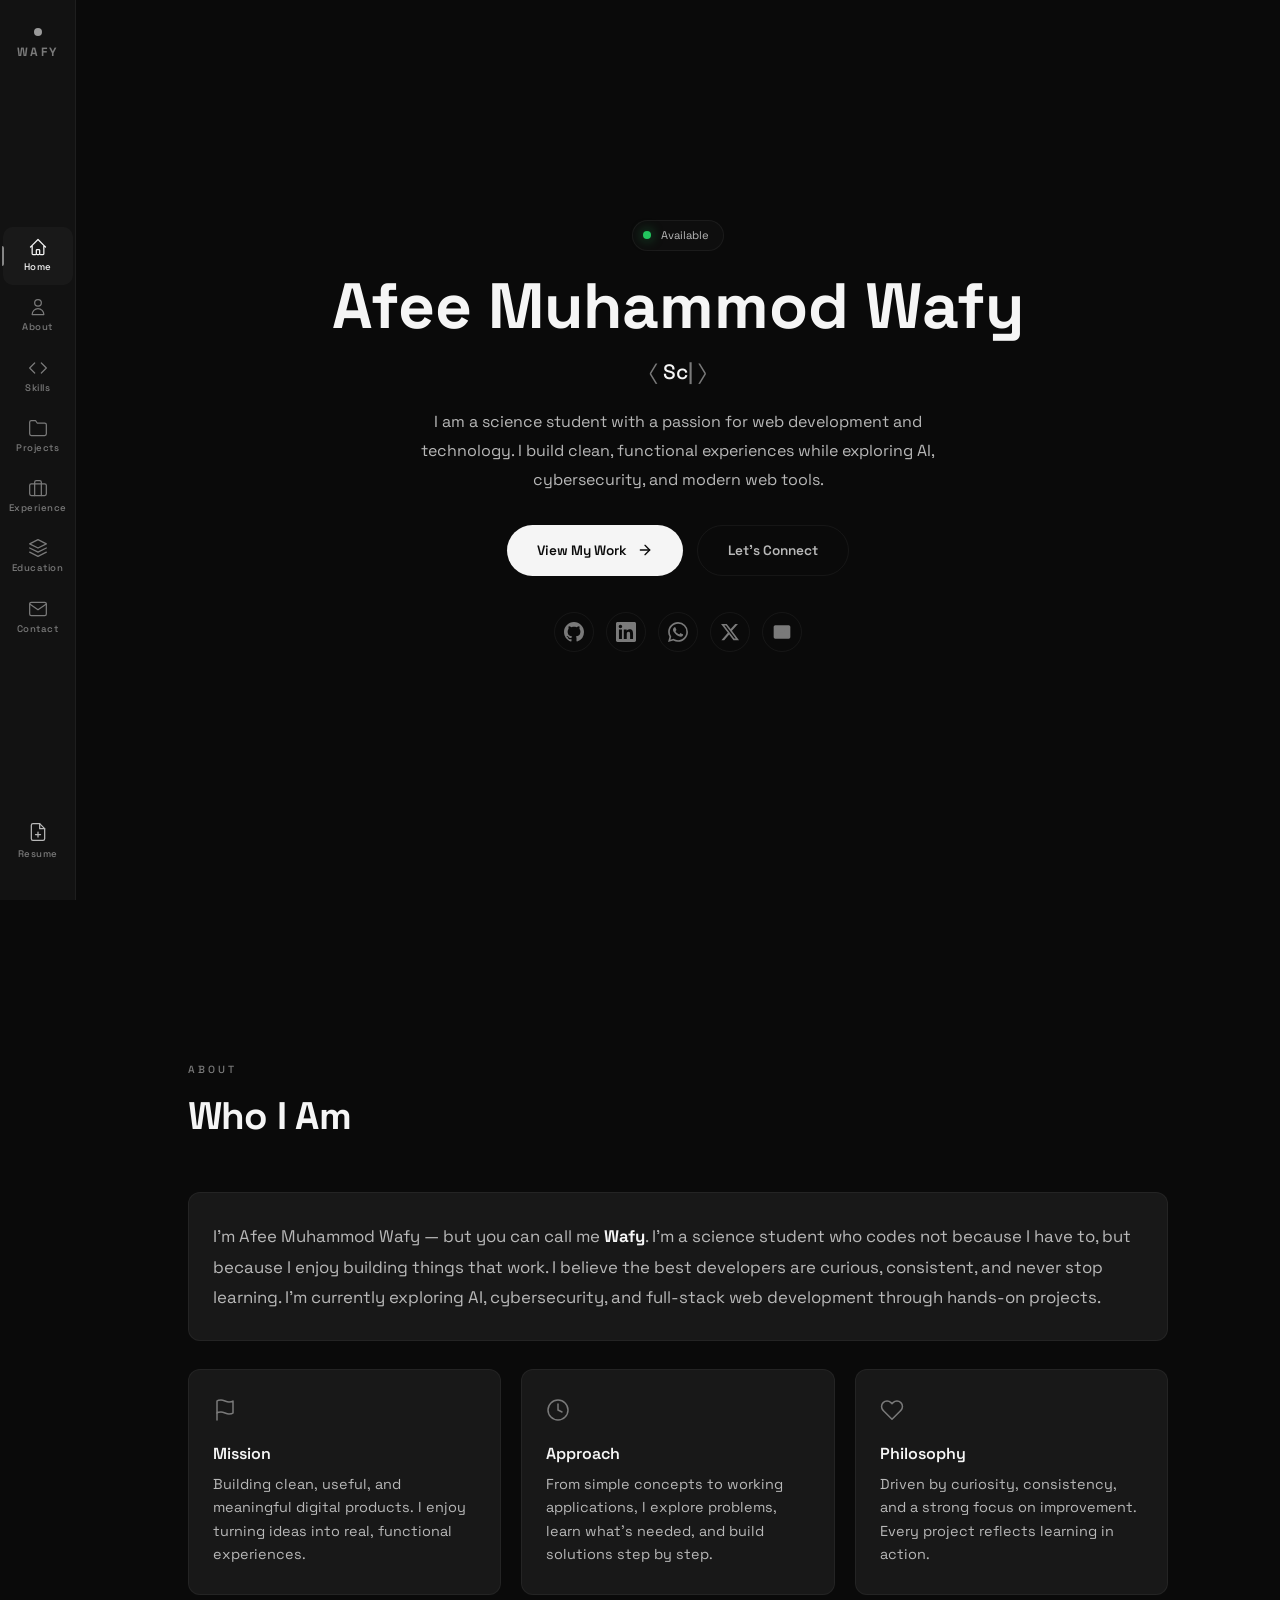
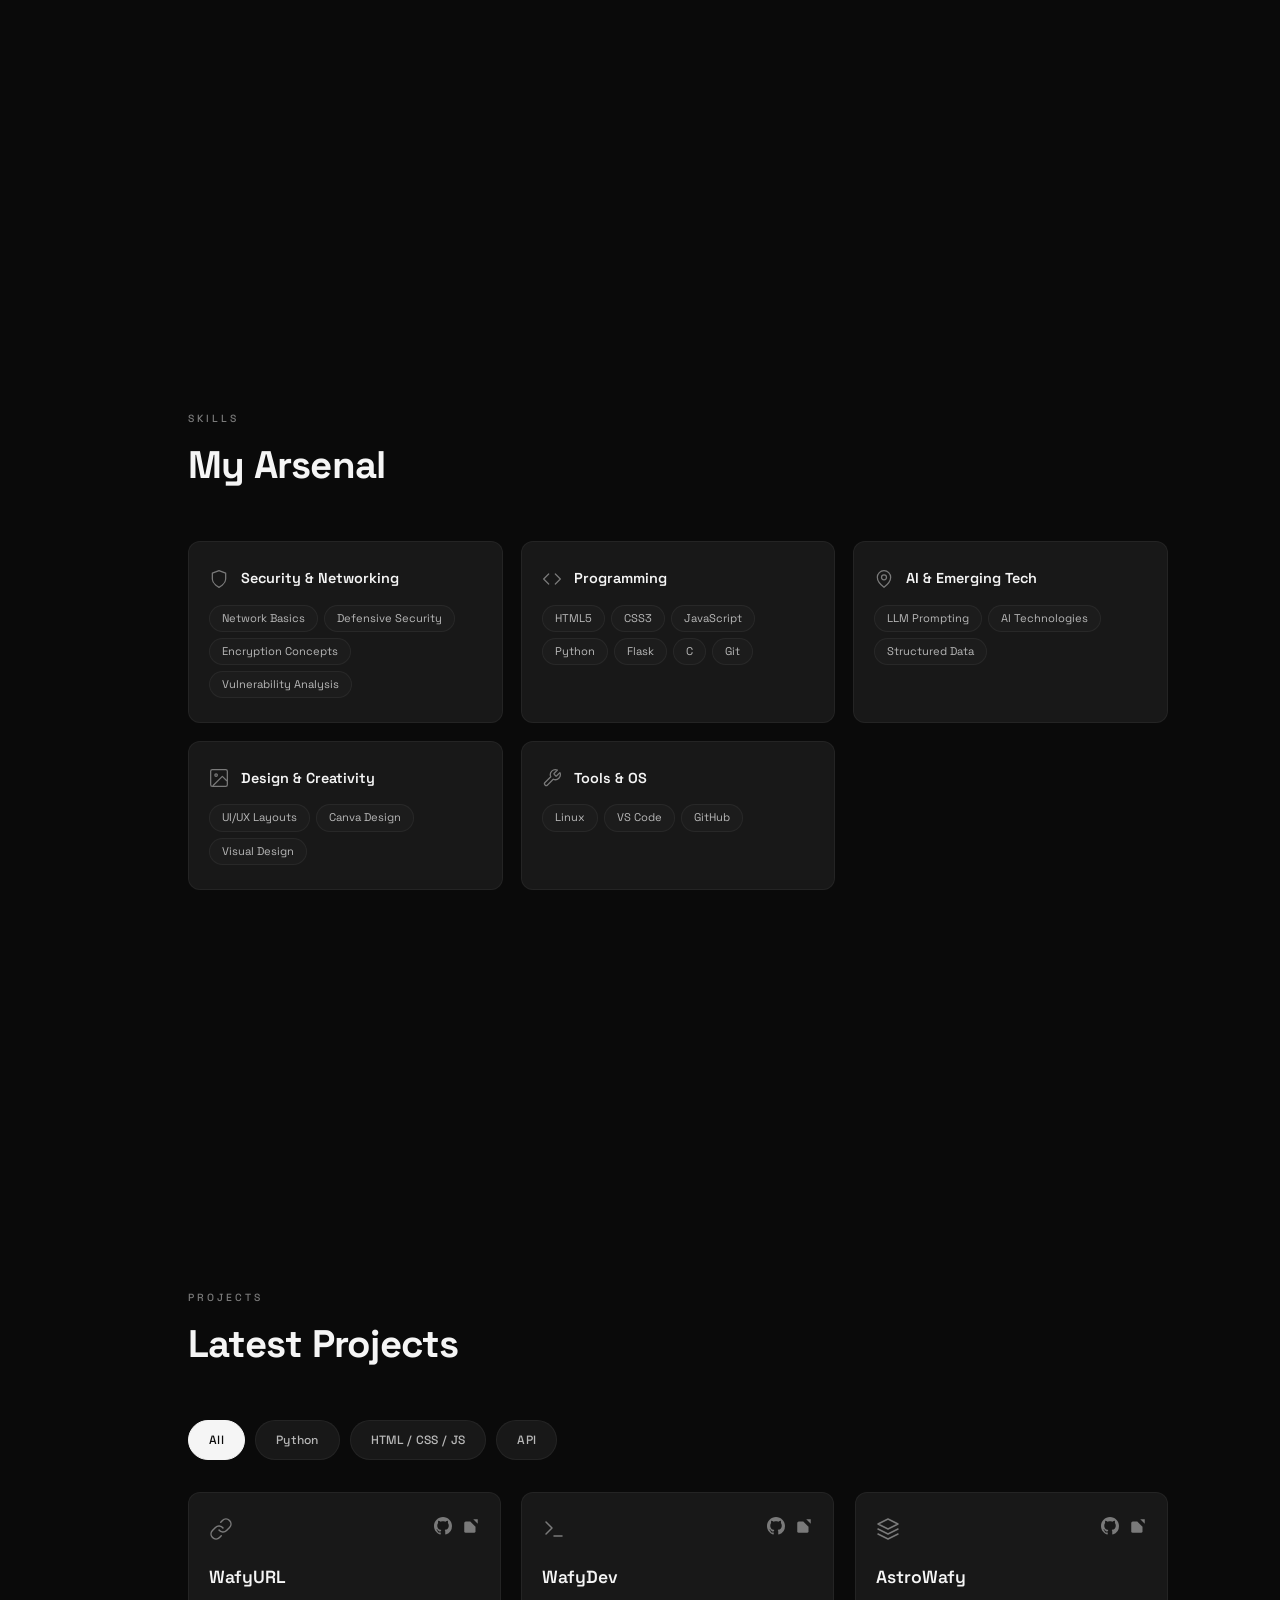
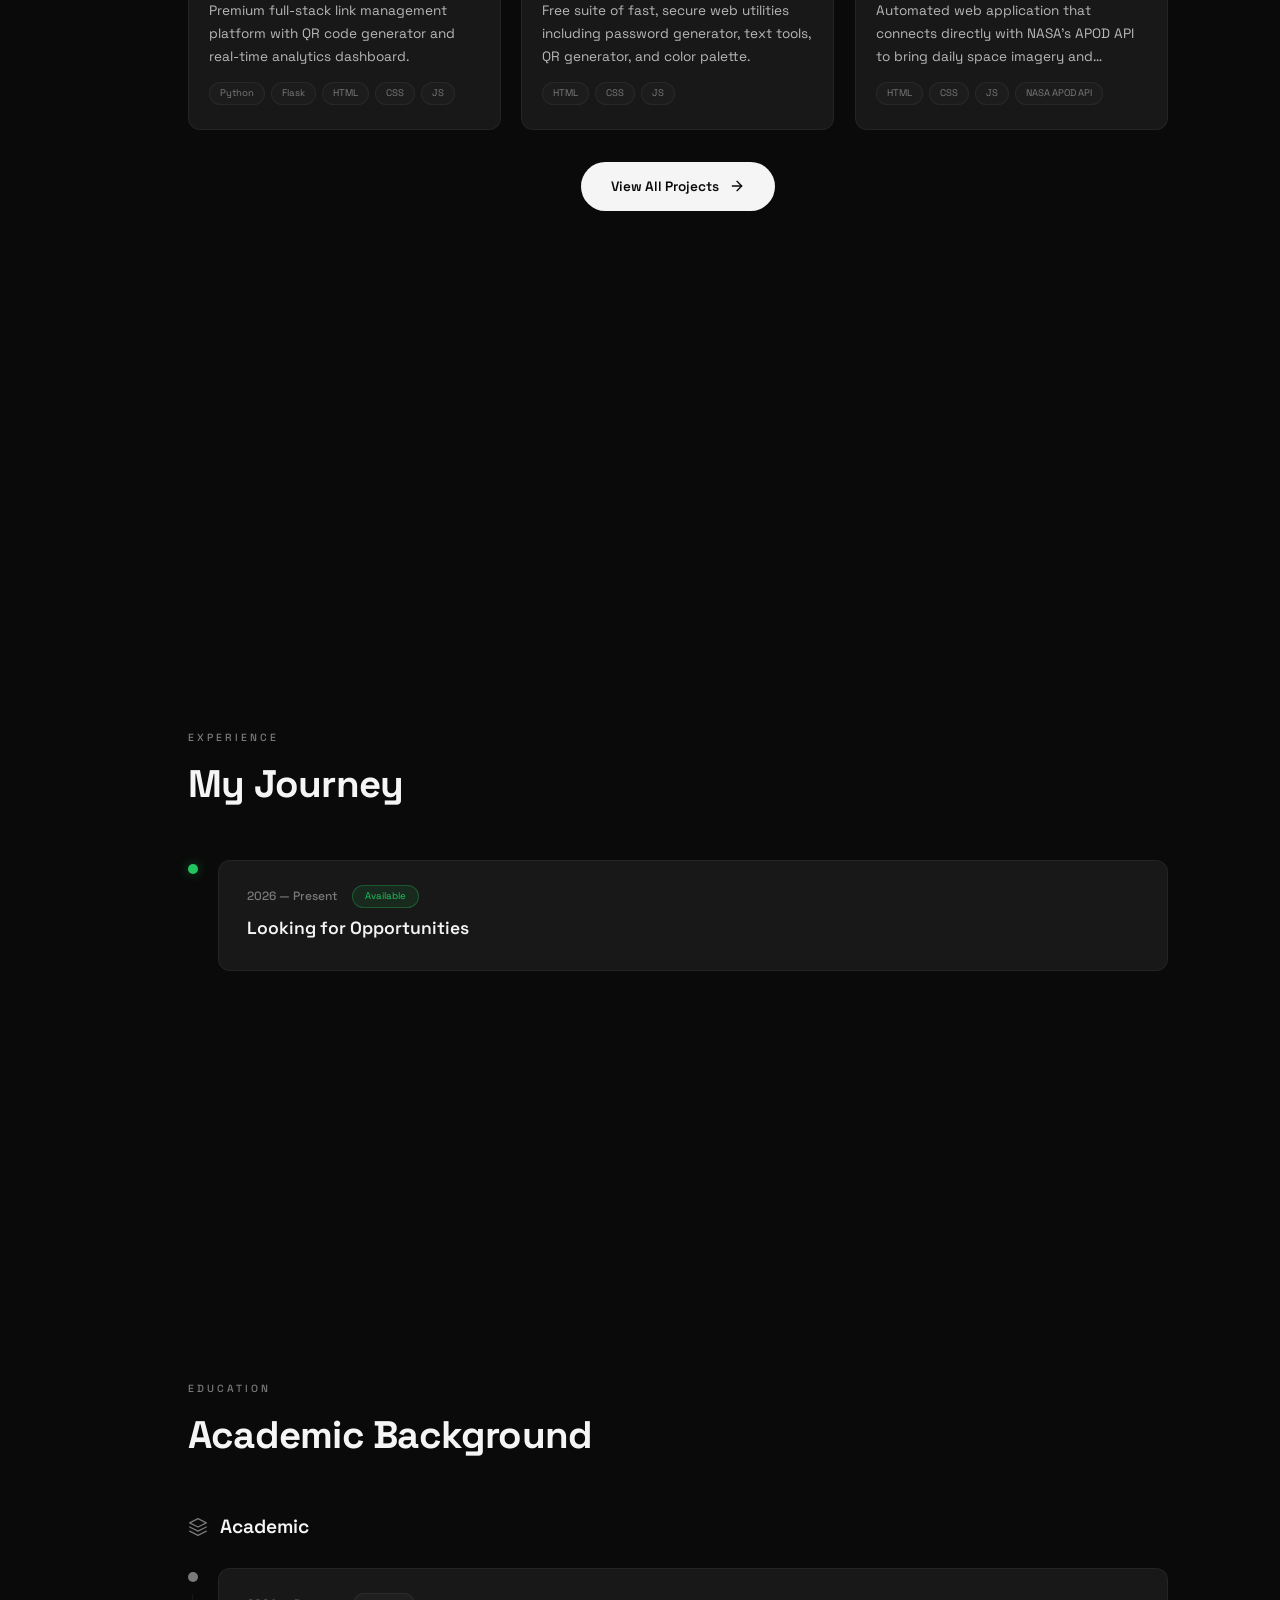
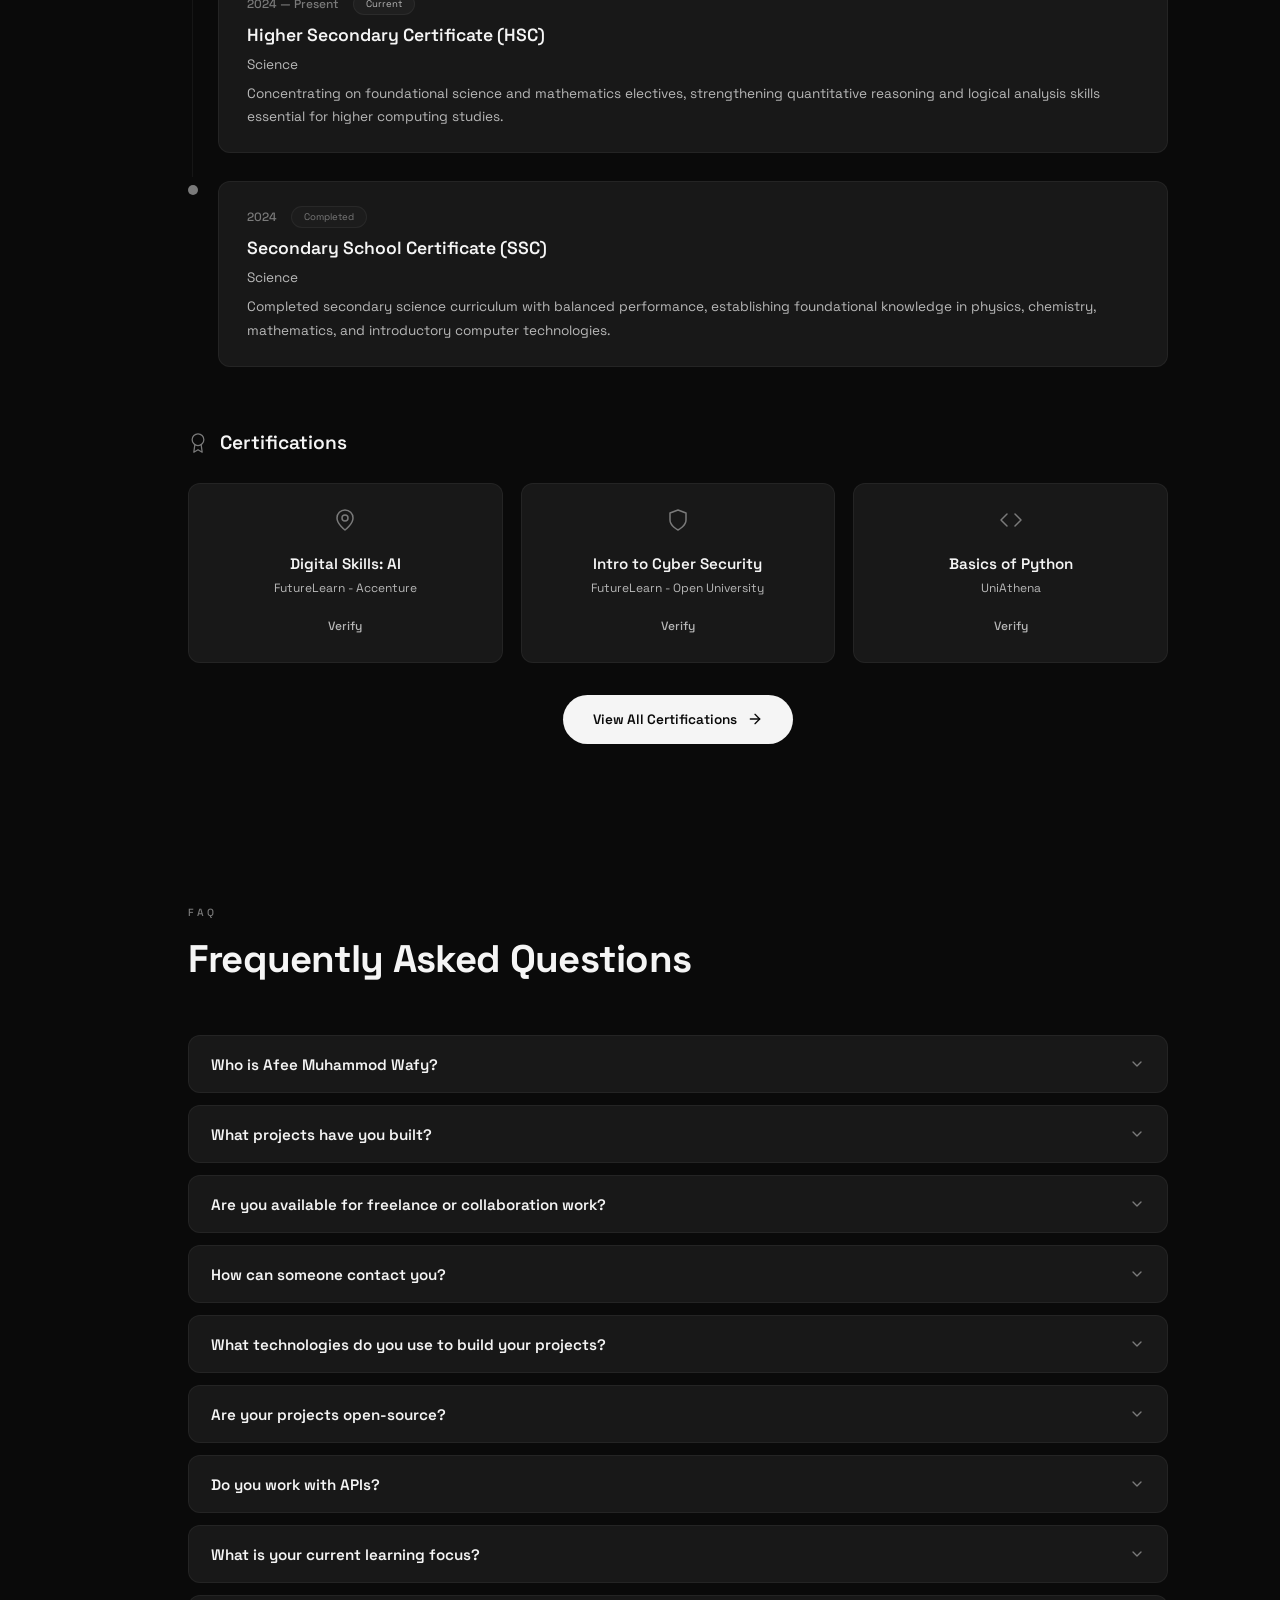
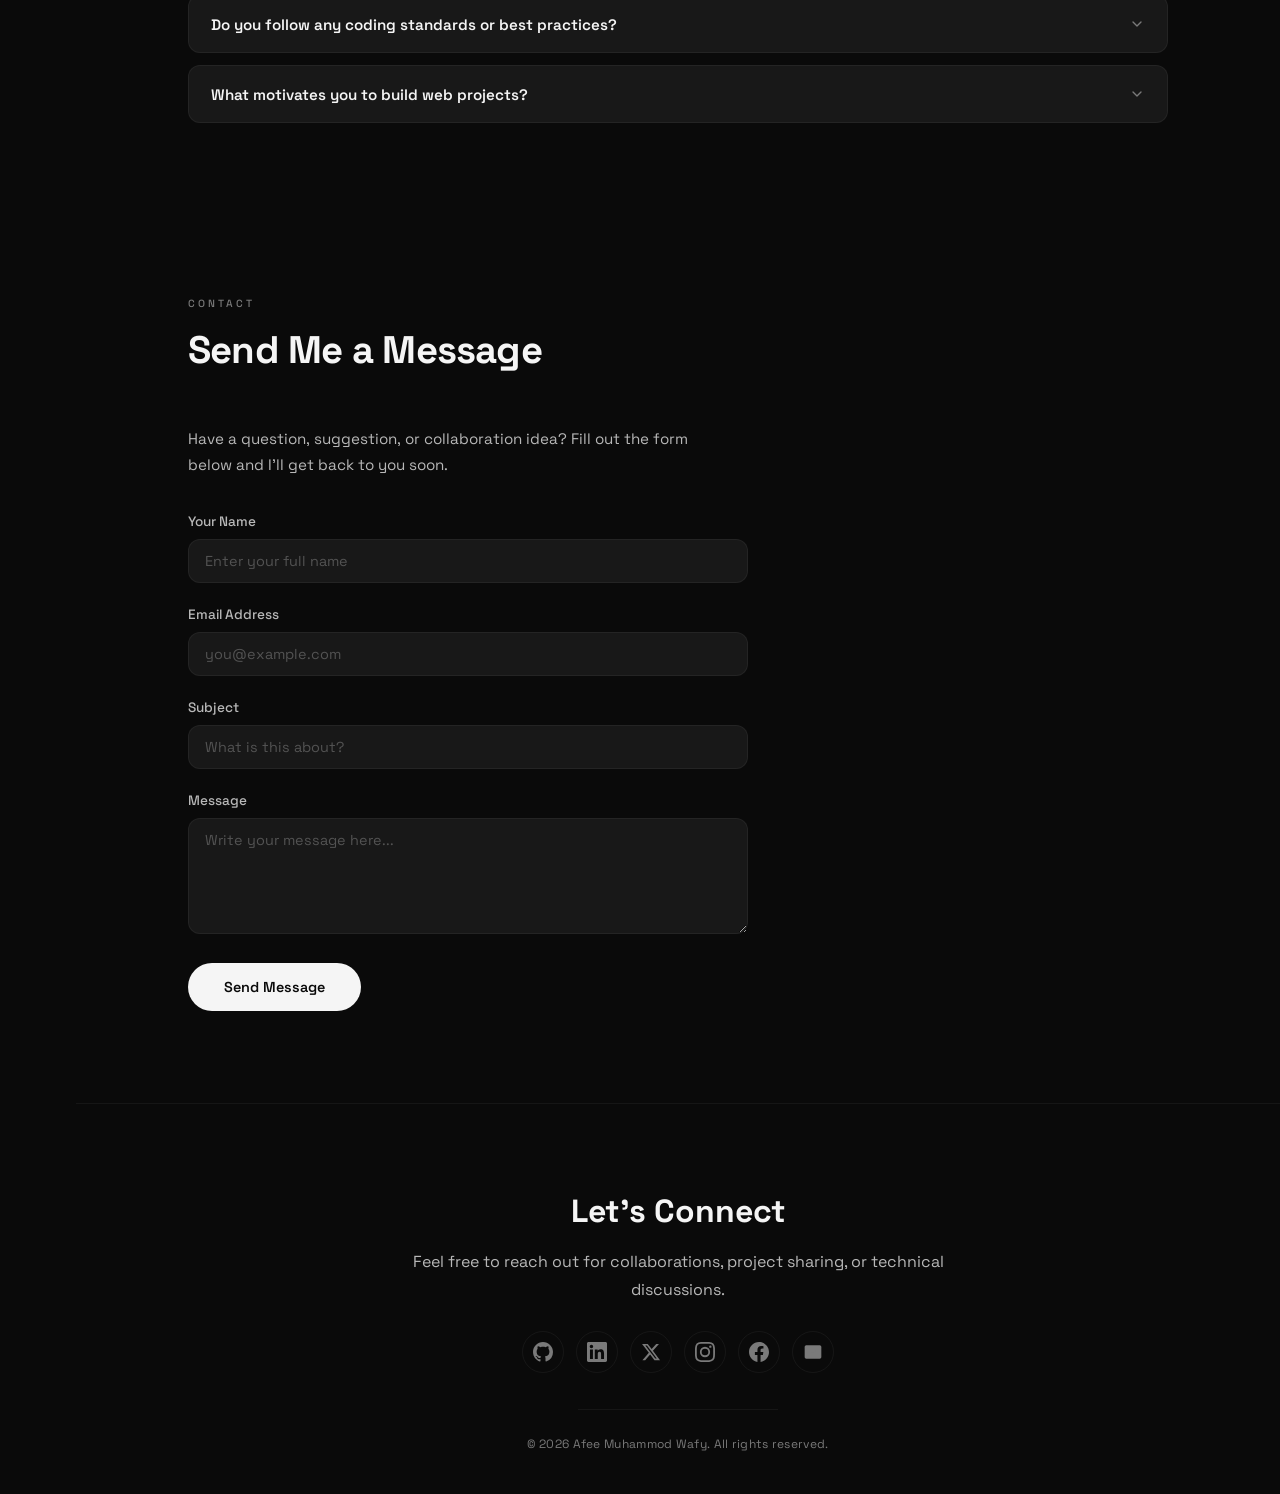
==== commit 87937387: "Update index.html" ====
--- a/index.html
+++ b/index.html
@@ -400,7 +400,7 @@
       </div>
     </section>
 
-    <!-- Projects Section (Problem/Solution Removed) -->
+    <!-- Projects Section -->
     <section id="projects" class="section" aria-labelledby="projects-title">
       <div class="section-label">Projects</div>
       <h2 class="section-title" id="projects-title">Latest Projects</h2>
@@ -668,8 +668,8 @@
       </p>
       <form id="contactForm" class="contact-form" action="https://formspree.io/f/mwlekapd" method="POST">
         <div class="form-group hp-field" aria-hidden="true">
-          <label for="company">Company</label>
-          <input type="text" id="company" name="company" tabindex="-1" autocomplete="off" />
+          <label for="_hp">Honeypot</label>
+          <input type="text" id="_hp" name="_hp" tabindex="-1" autocomplete="off" />
         </div>
         <div class="form-group">
           <label for="name">Your Name</label>
